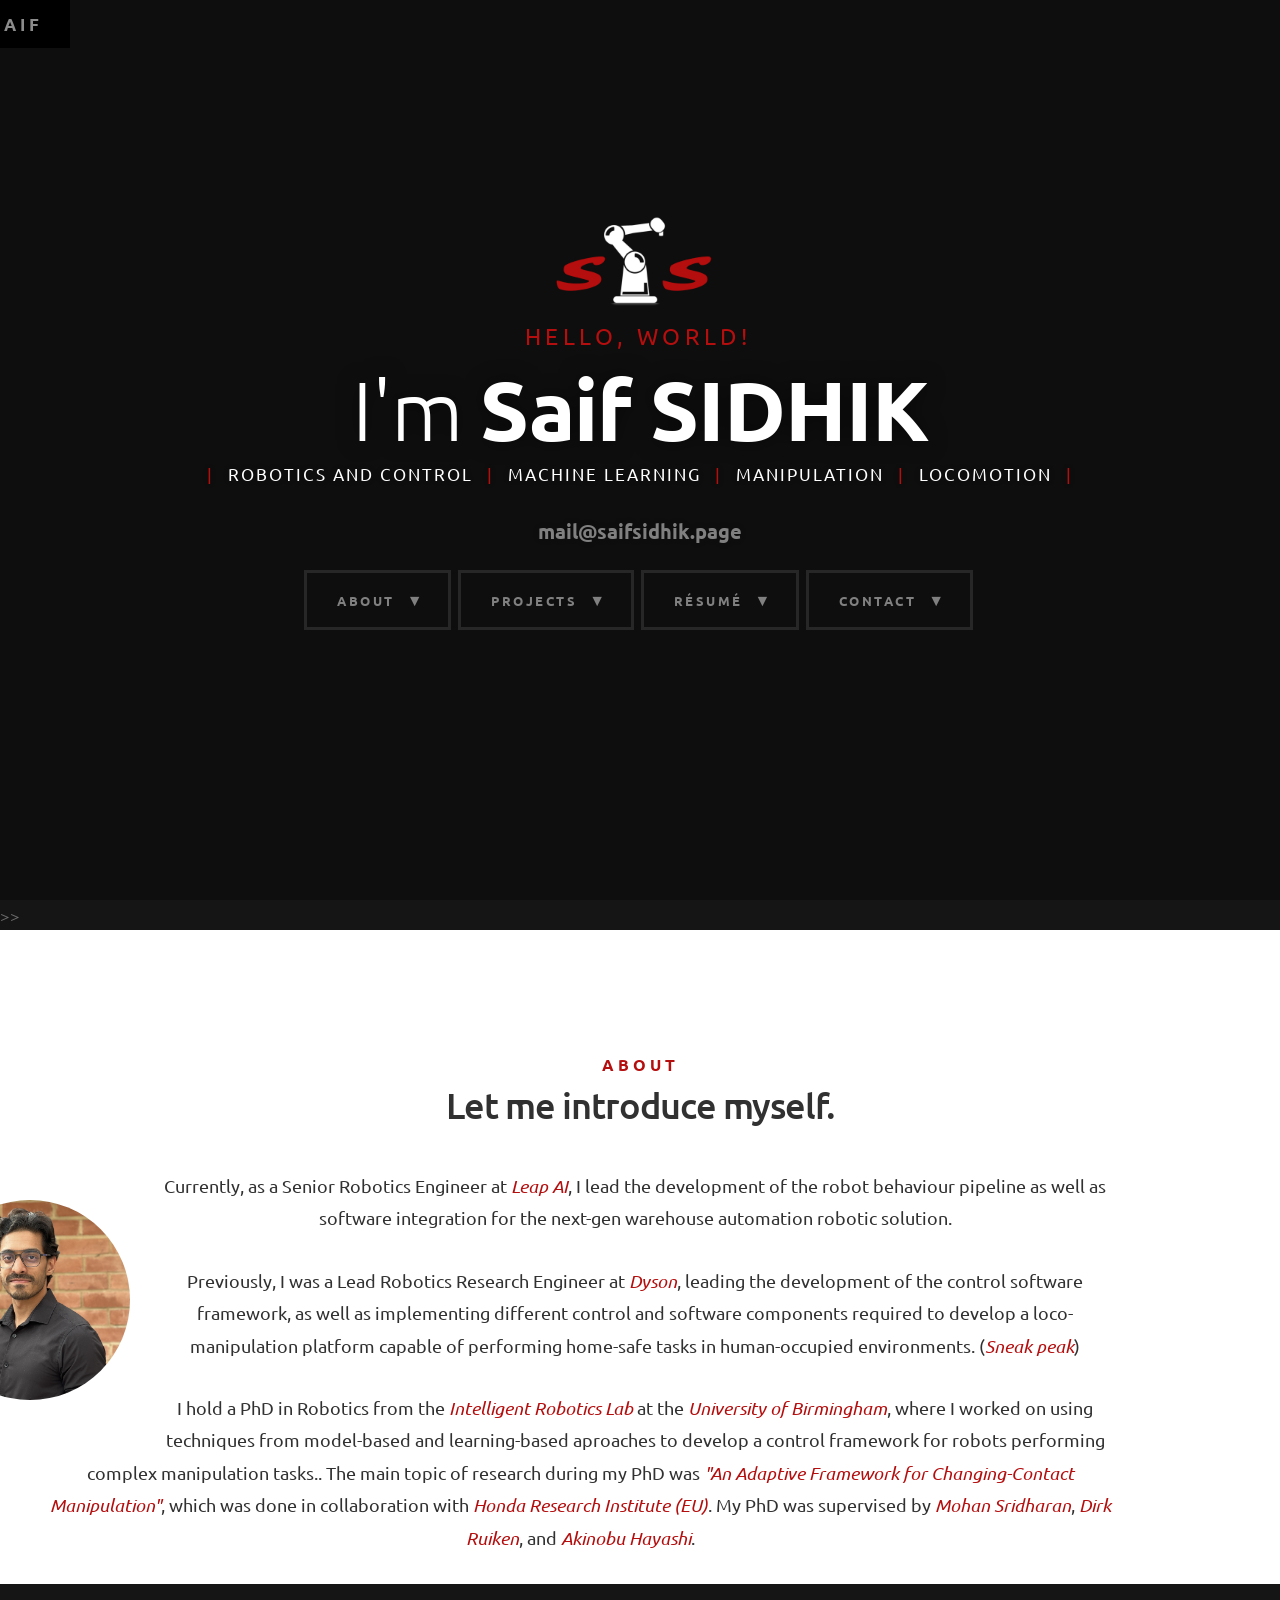
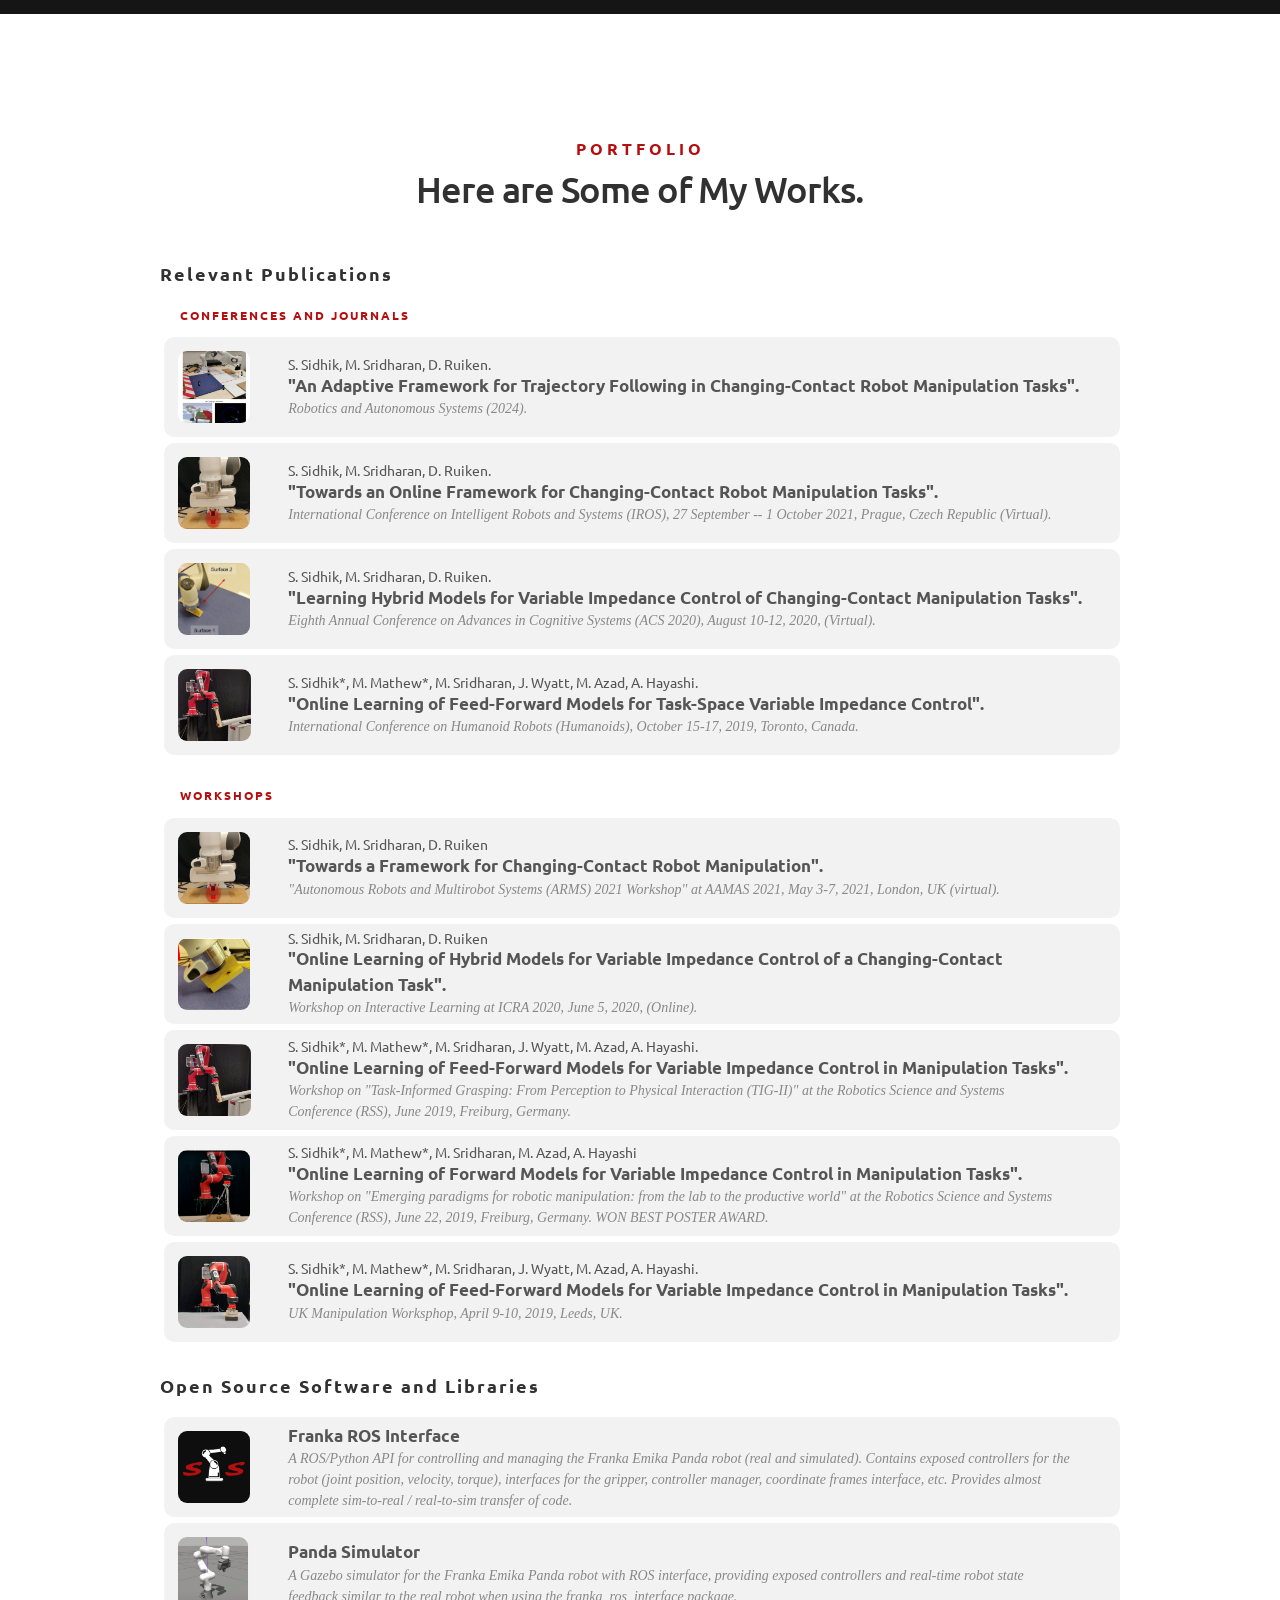
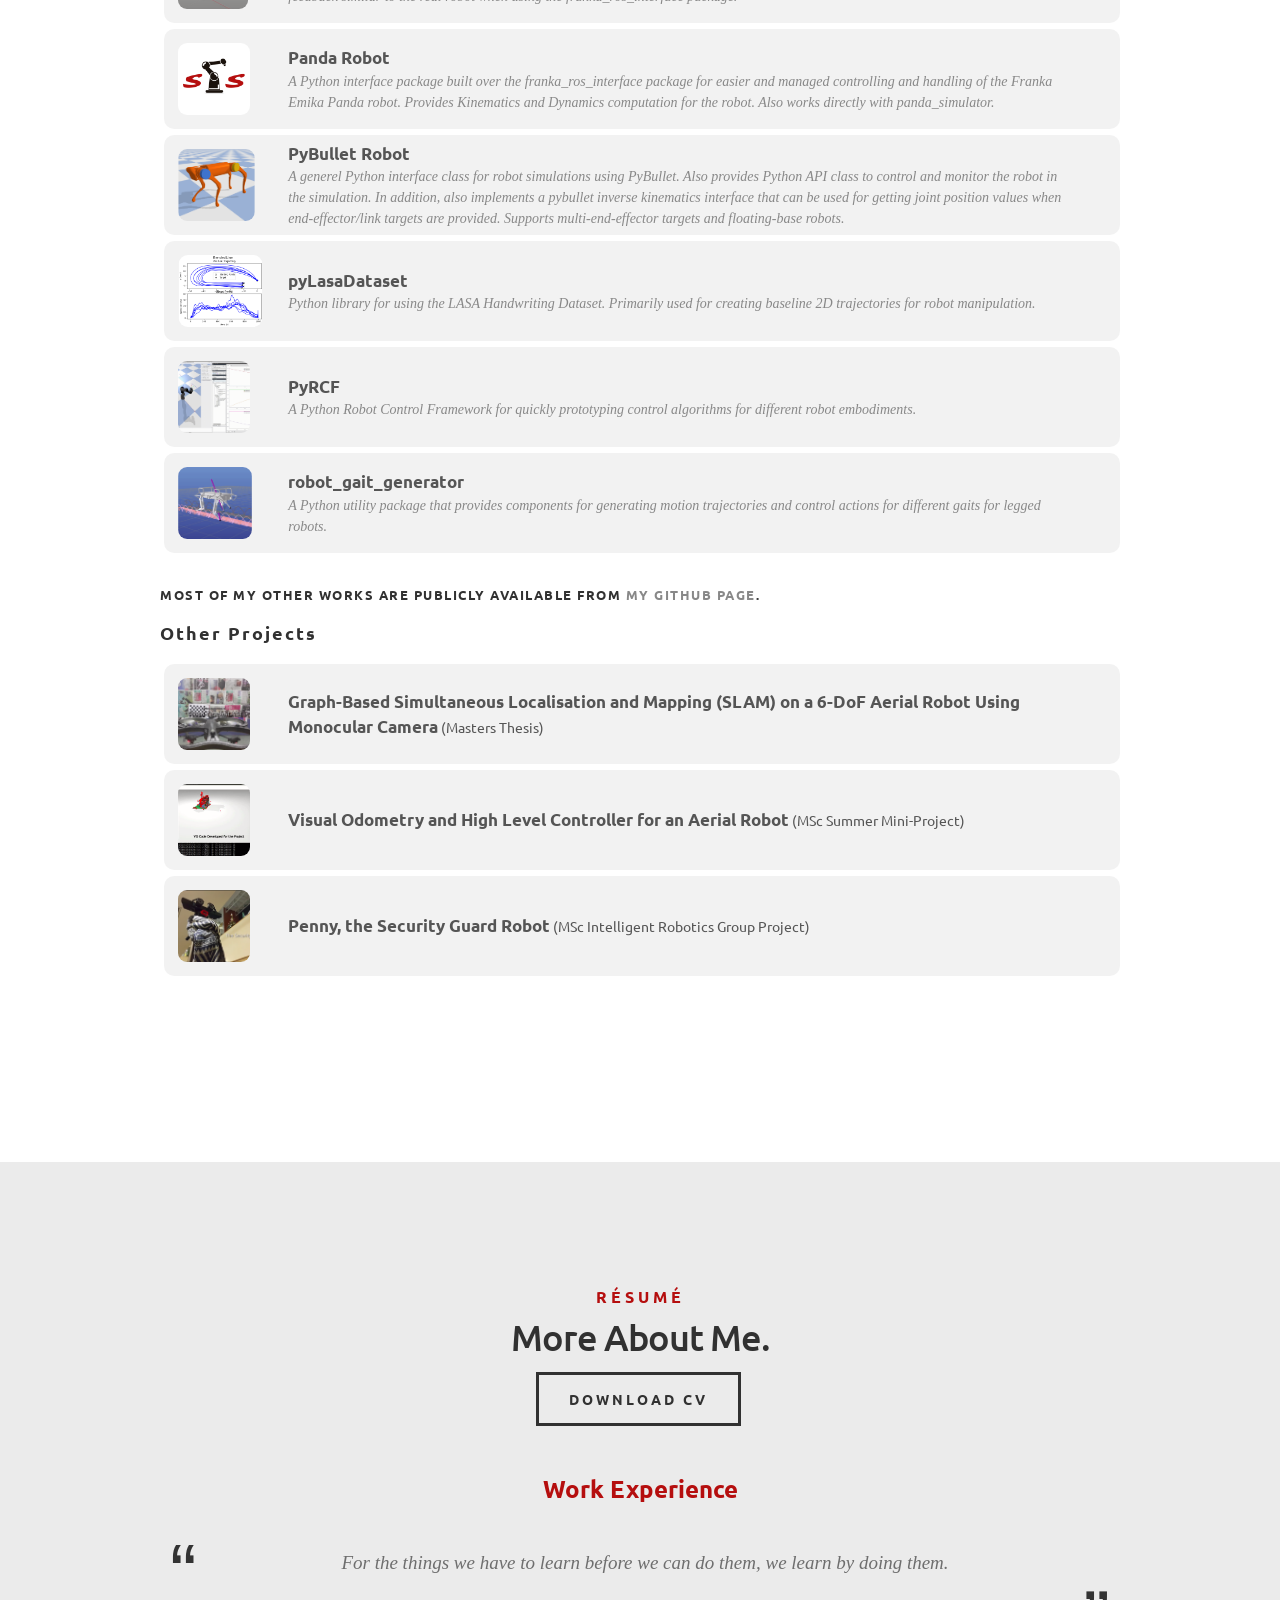
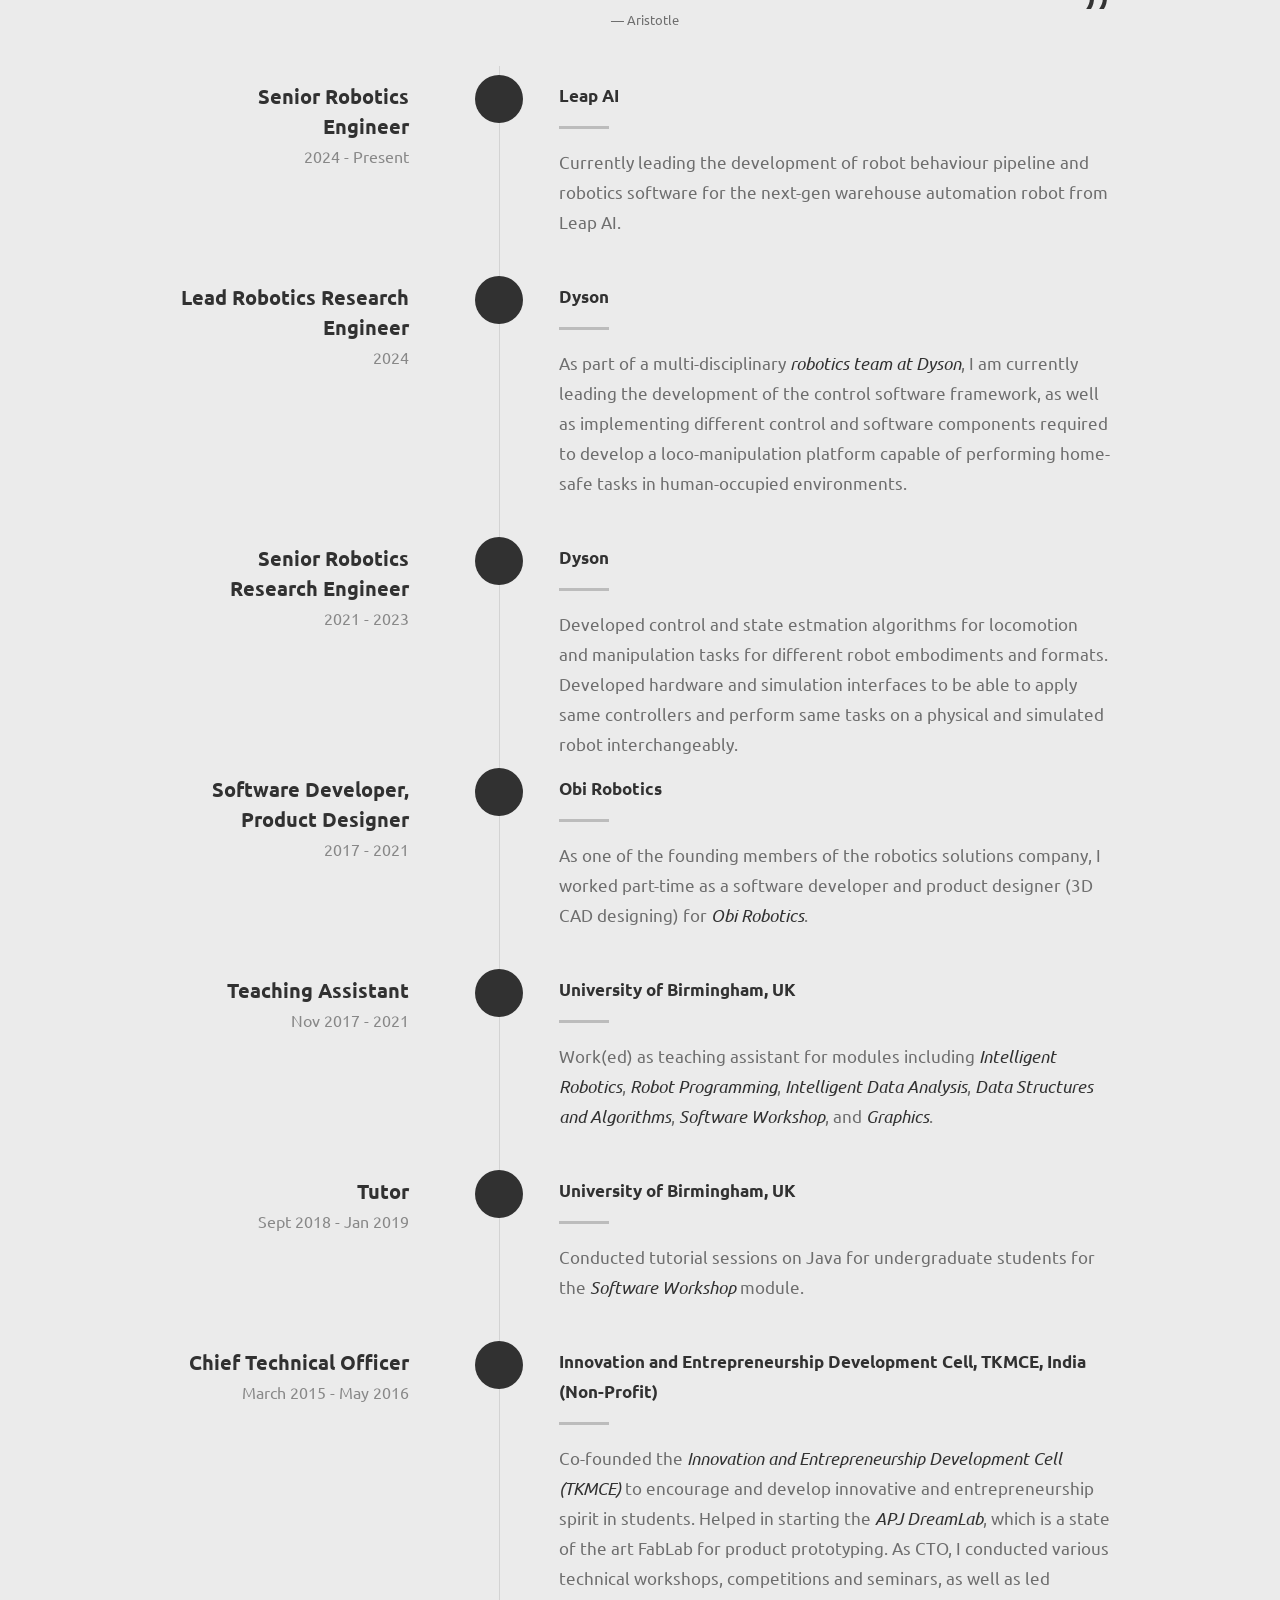
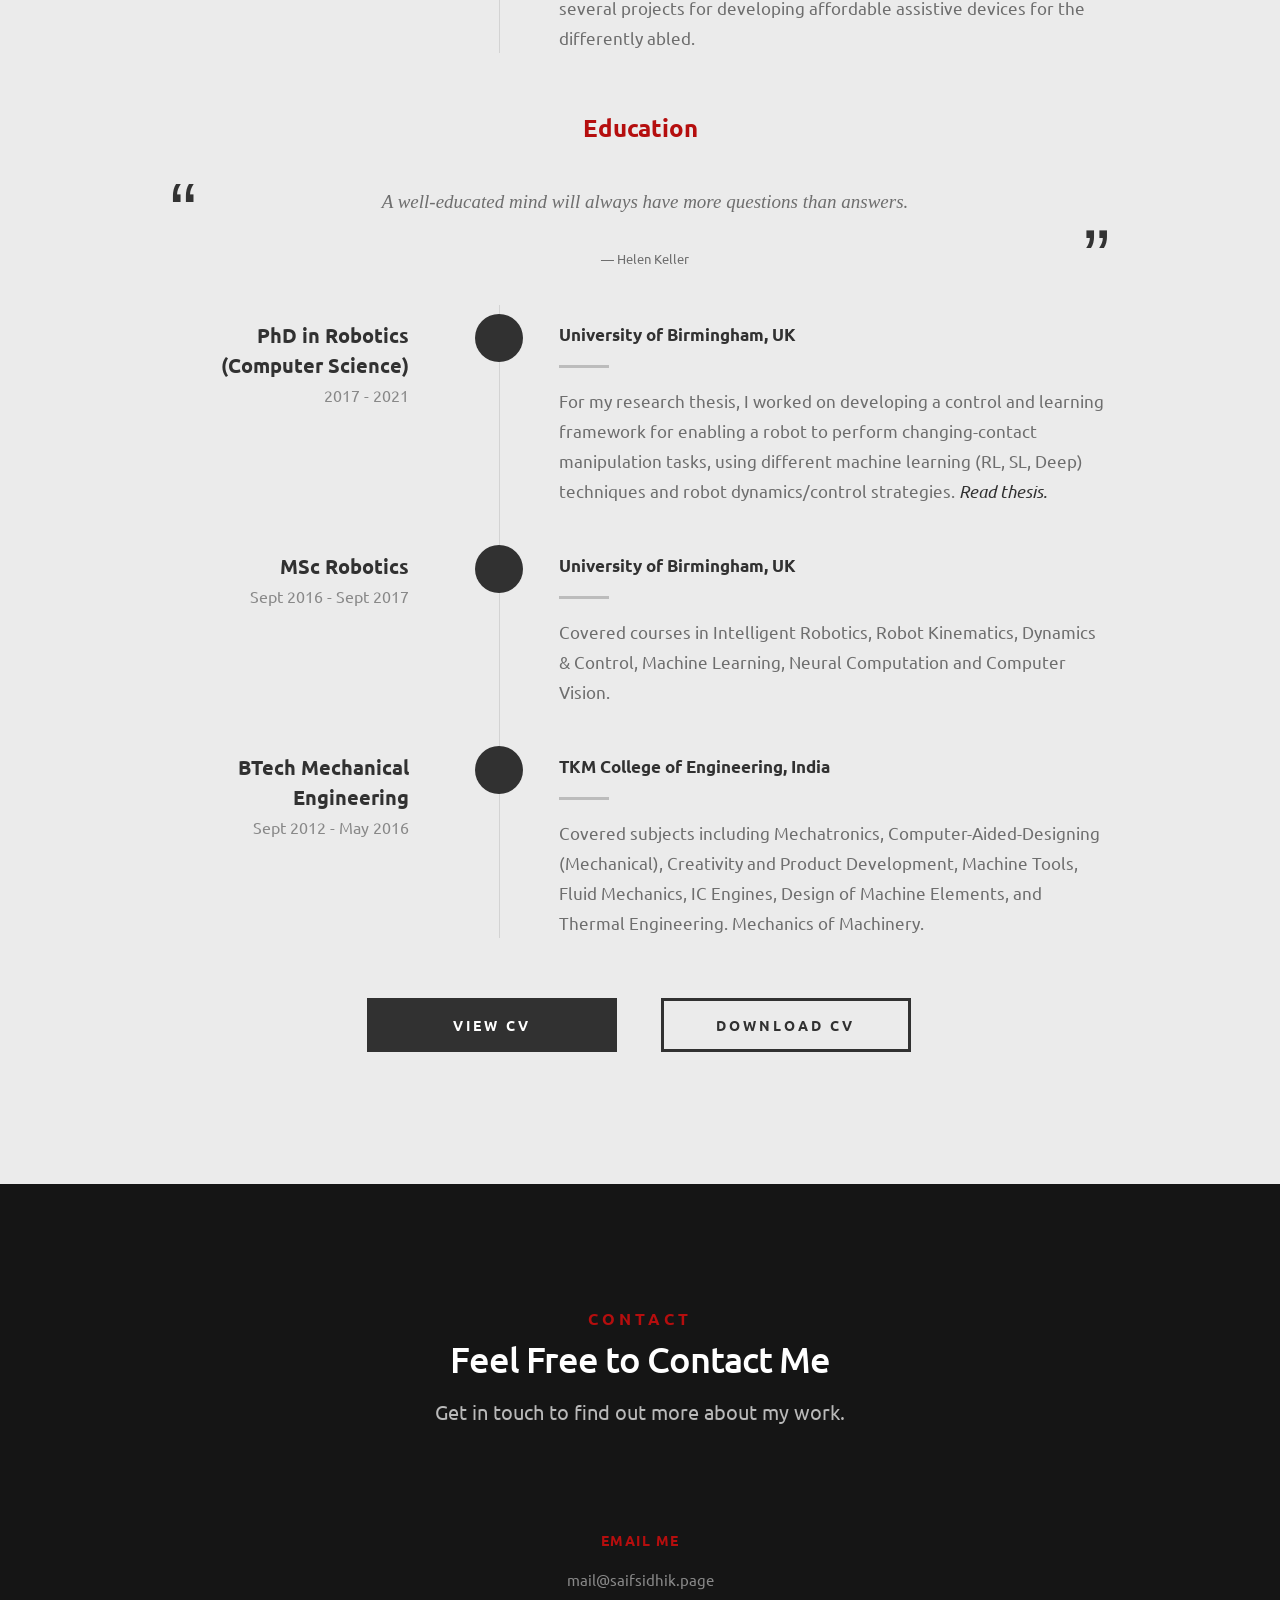
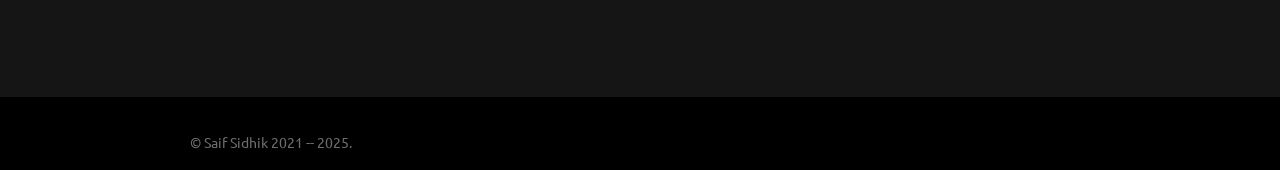
==== public/index.html @ 0ef853c0 "old site design Squashed history of the original site, 2019-05-27 to 2025-11-17." ====
<!DOCTYPE html>

<html class="no-js" lang="en">

<head>
  <!-- Global site tag (gtag.js) - Google Analytics -->
  <script async src="https://www.googletagmanager.com/gtag/js?id=UA-160751137-2"></script>
  <script>
    window.dataLayer = window.dataLayer || [];
    function gtag() {
      dataLayer.push(arguments);
    }
    gtag("js", new Date());

    gtag("config", "UA-160751137-2");
  </script>
  <!--- google site verification
   ================================================== -->
  <meta name="google-site-verification" content="iujHU7zhIAxWh-IasdBap24_cXFvkbPQt0uJHzgCis8" />

  <!--- basic page needs -->
  <meta charset="utf-8" />
  <title>Saif Sidhik</title>
  <meta name="description"
    content="Saif Sidhik is a Lead Robotics Research Engineer at Dyson. His work focuses on applying model-based and learning-based techniques to perform intelligent locomotion and manipulation control for different robot embodiments to achieve complex tasks in human-occupied environments." />
  <meta name="author" content="Saif Sidhik" />

  <!-- mobile specific metas -->
  <meta name="viewport" content="width=device-width, initial-scale=1, maximum-scale=1" />

  <!-- CSS -->
  <link rel="stylesheet" href="css/base.css" />
  <link rel="stylesheet" href="css/main.css" />
  <link rel="stylesheet" href="css/vendor.css" />

  <link rel="icon" type="image/jpg" href="images/logo_s_transparent.png" />
</head>

<body id="top">
  <!-- header -->
  <header>
    <div class="row">
      <div class="top-bar skippable">
        <a class="menu-toggle skippable" href="#"><span>Menu</span></a>

        <div class="logo">
          <a href="index.html">
            <h4>S A I F</h4>
          </a>
        </div>

        <nav id="main-nav-wrap">
          <ul class="main-navigation">
            <li class="current">
              <a class="smoothscroll" href="#intro" title="">Home</a>
            </li>
            <li><a class="smoothscroll" href="#about" title="">About</a></li>
            <li>
              <a class="smoothscroll" href="#portfolio" title="">Portfolio</a>
            </li>
            <li>
              <a class="smoothscroll" href="#resume" title="">Résumé</a>
            </li>
            <li>
              <a class="smoothscroll" href="#contact" title="">Contact</a>
            </li>
          </ul>
        </nav>
      </div>
      <!-- /top-bar -->
    </div>
    <!-- /row -->
  </header>
  <!-- /header -->

  <!-- intro section -->
  <section id="intro">
    <div class="intro-overlay"></div>

    <div class="intro-content">
      <div class="row">
        <img class="skippable" src="images/logo_full_banner_transparent.png" alt="Logo" />

        <div class="col-twelve">
          <div class="typewriter">
            <div class="typewriter-text skippable">hello, world!</div>
          </div>
          <h1 class="skippable">I'm <b>Saif SIDHIK</b></h1>

          <p class="intro-position skippable">
            <span>Robotics and Control</span>
            <span>Machine Learning</span>
            <span>Manipulation</span>
            <span>Locomotion</span>
          </p>
          <h3 class="skippable">
            <a href="mailto:mail@saifsidhik.page" target="_top">mail@saifsidhik.page</a>
          </h3>

          <a class="button stroke smoothscroll skippable" href="#about" title="">About</a>
          <a class="button stroke smoothscroll skippable" href="#portfolio" title="">Projects</a>
          <a class="button stroke smoothscroll skippable" href="#resume" title="">Résumé</a>
          <a class="button stroke smoothscroll skippable" href="#contact" title="">Contact</a>
        </div>
      </div>
    </div>
    <!-- /intro-content -->

    <ul class="intro-social">
      <li class="skippable">
        <a href="https://github.saifsidhik.page" target="_blank"><i class="fa fa-github"></i></a>
      </li>
      <li class="skippable">
        <a href="https://www.linkedin.com/in/saifsidhik/" target="_blank"><i class="fa fa-linkedin"></i></a>
      </li>
      <li class="skippable">
        <a href="https://youtube.saifsidhik.page" target="_blank"><i class="fa fa-youtube"></i></a>
      </li>
    </ul>
    <div class="skip-button skippable" title="skip animation" id="skip_anim" onclick="skipIntroAnimation()">>></a>
      <!-- /intro-social -->
  </section>>>
  <!-- /intro -->

  <!-- about section -->
  <section id="about">
    <div class="row section-intro">
      <div class="col-twelve">
        <h5>About</h5>
        <h1>Let me introduce myself.</h1>

        <div class="intro-info">
          <img src="images/profile-pic.jpg" alt="Profile Picture" />

          <p class="lead">
            Currently, as a Senior Robotics Engineer at <a
            href="https://www.helloleap.ai" target="_blank">Leap AI</a>, I lead the development of the
            robot behaviour pipeline as well as software integration for the next-gen warehouse automation
            robotic solution.
          </p>

          <p class="lead">
            Previously, I was a Lead Robotics Research Engineer at <a
              href="https://www.dyson.com" target="_blank">Dyson</a>, leading
            the development of
            the control software framework, as well as implementing different control and software components required
            to develop a loco-manipulation platform
            capable of performing home-safe tasks in human-occupied environments. (<a
            href="https://www.youtube.com/watch?v=2Bh61aY8ncg" target="_blank">Sneak peak</a>)
          </p>

          <p class="lead">
            I hold a PhD in Robotics from the
            <a href="https://www.cs.bham.ac.uk/research/groupings/robotics/" target="_blank">Intelligent Robotics
              Lab</a>
            at the
            <a href="http://www.cs.bham.ac.uk" target="_blank">University of Birmingham</a>, where I worked on using
            techniques from model-based and learning-based aproaches to develop a control framework for robots
            performing
            complex manipulation tasks.</b>. The main topic of research
            during my PhD was
            <b><a href="https://phdthesis.saifsidhik.page" target="_blank">"An Adaptive Framework for Changing-Contact
                Manipulation"</a></b>, which was done
            in collaboration with
            <a href="https://www.honda-ri.de/" target="_blank">Honda Research Institute (EU)</a>. My PhD was supervised
            by
            <a href="https://www.cs.bham.ac.uk/~sridharm/" target="_blank">Mohan Sridharan</a>,
            <a href="https://scholar.google.com/citations?user=sLEmy_AAAAAJ" target="_blank">Dirk Ruiken</a>, and
            <a href="https://scholar.google.com/citations?user=jZMpSNwAAAAJ&hl=en" target="_blank">Akinobu Hayashi</a>.
          </p>

          
        </div>
      </div>
    </div>
    <!-- /section-intro -->
  </section>

  <!-- Portfolio Section -->
  <section id="portfolio">
    <div class="row section-intro">
      <div class="col-twelve">
        <h5>Portfolio</h5>
        <h1>Here are Some of My Works.</h1>

      </div>
    </div>

    <div class="row portfolio-content">
      <div class="col-twelve">
        <div class="tab-full">
          <h3>Relevant Publications</h3>
          <h5>Conferences and Journals</h5>

          <ul class="info-list">
            <li>
              <div class="item-wrap">
                <a href="#modal-adaptiveframework-conf">
                  <img src="images/frameworkimg.png" />
                  <div class="modal-text">
                    S. Sidhik, M. Sridharan, D. Ruiken. <br /><b>"An Adaptive Framework for Trajectory Following in
                      Changing-Contact Robot Manipulation Tasks".</b>
                    <div class="submission-info">
                      Robotics and Autonomous Systems (2024).
                    </div>
                  </div>
                </a>
              </div>
              <div id="modal-adaptiveframework-conf" class="popup-modal slider mfp-hide">
                <a href="#" class="close-box popup-modal-dismiss">
                  <i class="fa fa-close"></i>
                </a>
                <div class="video-container">
                  <iframe width="550" height="400" src="https://www.youtube.com/embed/ZJ8baqQ5pRY" allowfullscreen>
                  </iframe>
                </div>

                <div class="link-box">
                  <div class="no-link">
                    ABSTRACT: We describe an adaptive control framework for changing-contact robot manipulation tasks
                    that require the robot to make and break contacts with objects and surfaces. The piecewise
                    continuous interaction dynamics of such tasks make it difficult to construct and use a single
                    dynamics model or control strategy. Also, the nonlinear dynamics during contact changes can damage
                    the robot or the domain objects. Our framework enables the robot to incrementally improve its
                    prediction of contact changes in such tasks, efficiently learn models for the piecewise continuous
                    interaction dynamics, and to provide smooth and accurate trajectory tracking based on a task-space
                    variable impedance controller. We experimentally compare the performance of our framework against
                    that of representative control methods to establish that the adaptive control, prediction, and
                    incremental learning capabilities of our framework are essential to achieve the desired smooth
                    control of changing-contact robot manipulation tasks.<br />

                    Published in:
                    <a href="https://doi.org/10.1016/j.robot.2024.104785"
                      target="_blank">Robotics and Autonomous Systems</a>
                    (2024)<br /><br />

                    Cite this work:
                    <a onclick="copyToClipboard('#modal-adaptiveframework-conf-bib')" style="cursor: pointer;">Copy
                      BibTex</a>;
                    <a onclick="copyToClipboard('#modal-adaptiveframework-conf-plainref')" style="cursor: pointer;">Copy
                      plaintext</a>;
                  </div>
                  <input type="text" class="hiddenCls" id="modal-adaptiveframework-conf-plainref"
                    value='Saif Sidhik, Mohan Sridharan, Dirk Ruiken,
                    An adaptive framework for trajectory following in changing-contact robot manipulation tasks,
                    Robotics and Autonomous Systems,
                    2024,
                    104785,
                    ISSN 0921-8890,
                    https://doi.org/10.1016/j.robot.2024.104785.
                    (https://www.sciencedirect.com/science/article/pii/S0921889024001696),
                    Keywords: Robot manipulation tasks; Discontinuous interaction dynamics; Variable impedance control; Adaptive control' />
                  <input type="text" class="hiddenCls" id="modal-adaptiveframework-conf-bib" value='@article{SIDHIK2024104785,
                    title = {An adaptive framework for trajectory following in changing-contact robot manipulation tasks},
                    journal = {Robotics and Autonomous Systems},
                    pages = {104785},
                    year = {2024},
                    issn = {0921-8890},
                    doi = {https://doi.org/10.1016/j.robot.2024.104785},
                    url = {https://www.sciencedirect.com/science/article/pii/S0921889024001696},
                    author = {Saif Sidhik and Mohan Sridharan and Dirk Ruiken},
                    keywords = {Robot manipulation tasks, Discontinuous interaction dynamics, Variable impedance control, Adaptive control}
                    }' />
                  <div class="with-link">
                    <div class="only-child">
                      <a href="https://doi.org/10.1016/j.robot.2024.104785"
                        target="_blank">Paper</a>
                    </div>
                  </div>
                </div>
              </div>
            </li>
            <li>
              <div class="item-wrap">
                <a href="#modal-contactchangehandle-conf">
                  <img src="images/contactkf.jpg" />
                  <div class="modal-text">
                    S. Sidhik, M. Sridharan, D. Ruiken. <br /><b>"Towards an Online Framework for Changing-Contact Robot
                      Manipulation Tasks".</b>
                    <div class="submission-info">
                      International Conference on Intelligent Robots and Systems (IROS), 27 September -- 1 October 2021,
                      Prague, Czech Republic (Virtual).
                    </div>
                  </div>
                </a>
              </div>
              <div id="modal-contactchangehandle-conf" class="popup-modal slider mfp-hide">
                <a href="#" class="close-box popup-modal-dismiss">
                  <i class="fa fa-close"></i>
                </a>
                <div class="video-container">
                  <iframe width="550" height="400" src="https://www.youtube.com/embed/ZJ8baqQ5pRY" allowfullscreen>
                  </iframe>
                </div>

                <div class="link-box">
                  <div class="no-link">
                    ABSTRACT: We describe a framework for changing-contact robot manipulation tasks, which require the
                    robot to make and break contacts with objects and surfaces. The discontinuous interaction dynamics
                    of such tasks make it difficult to construct and use a single dynamics model or control strategy for
                    such tasks. For any target motion trajectory, our framework incrementally improves its prediction of
                    when contacts will occur. This prediction and a model relating approach velocity to impact force
                    modify the velocity profile of the motion sequence such that it is C-infinity smooth, and help
                    achieve a desired force on impact. We implement this framework by building on our hybrid
                    force-motion variable impedance controller for continuous-contact tasks. We evaluate our framework
                    in the illustrative context of a robot manipulator performing sliding tasks involving multiple
                    contact changes with surfaces of different properties.<br />

                    Submitted to:
                    <a href="https://www.iros2021.org/" target="_blank">International Conference on Intelligent Robots
                      and Systems (IROS)</a>, 27 September -- 1 October 2021, Prague, Czech Republic
                    (Virtual).<br /><br />

                    Cite this work:
                    <a onclick="copyToClipboard('#modal-contactchangehandle-conf-bib')" style="cursor: pointer;">Copy
                      BibTex</a>;
                    <a onclick="copyToClipboard('#modal-contactchangehandle-conf-plainref')"
                      style="cursor: pointer;">Copy
                      plaintext</a>;
                  </div>
                  <input type="text" class="hiddenCls" id="modal-contactchangehandle-conf-plainref"
                    value='S. Sidhik, M. Sridharan, D. Ruiken. "Towards a Framework for Changing-Contact Robot Manipulation," International Conference on Intelligent Robots and Systems (IROS), 27 September -- 1 October 2021, Prague, Czech Republic (Virtual).' />
                  <input type="text" class="hiddenCls" id="modal-contactchangehandle-conf-bib" value='@INPROCEEDINGS{sidhik:iros21,
                    author={Sidhik, Saif and Sridharan, Mohan and Ruiken, Dirk},
                    booktitle={2021 IEEE/RSJ International Conference on Intelligent Robots and Systems (IROS)}, 
                    title={Towards an Online Framework for Changing-Contact Robot Manipulation Tasks}, 
                    year={2021},
                    volume={},
                    number={},
                    pages={5203-5210},
                    doi={10.1109/IROS51168.2021.9636278}}' />
                  <div class="with-link">
                    <div class="only-child">
                      <a href="https://www.researchgate.net/publication/355560054_Towards_an_Online_Framework_for_Changing-Contact_Robot_Manipulation_Tasks"
                        target="_blank">Paper</a>
                    </div>
                  </div>
                </div>
              </div>
            </li>
            <li>
              <div class="item-wrap">
                <a href="#modal-hybrid-conf">
                  <img src="images/rsz_surfaces_img.png" />
                  <div class="modal-text">
                    S. Sidhik, M. Sridharan, D. Ruiken. <br /><b>"Learning Hybrid Models for Variable Impedance Control
                      of Changing-Contact Manipulation Tasks".</b>
                    <div class="submission-info">
                      Eighth Annual Conference on Advances in Cognitive Systems (ACS 2020),
                      August 10-12, 2020, (Virtual).
                    </div>
                  </div>
                </a>
              </div>
              <div id="modal-hybrid-conf" class="popup-modal slider mfp-hide">
                <a href="#" class="close-box popup-modal-dismiss">
                  <i class="fa fa-close"></i>
                </a>
                <div class="video-container">
                  <iframe width="550" height="400" src="https://www.youtube.com/embed/m210rxIDZ7Q" allowfullscreen>
                  </iframe>
                </div>

                <div class="link-box">
                  <div class="no-link">
                    ABSTRACT: Many robot manipulation tasks comprise discrete action sequences characterized by
                    continuous dynamics, while the transitions between these discrete dynamic modes are characterized by
                    discontinuous dynamics. The individual modes may represent different types of contacts, surfaces, or
                    other factors, and each mode and transition between the modes may require a different control
                    strategy. This paper describes a piece-wise continuous, hybrid control framework for such
                    manipulation tasks. The underlying representation enables the robot to automatically and efficiently
                    detect the transitions between known modes, recognize new modes, and incrementally learn a dynamics
                    model for variable impedance (i.e., stiffness) control in each mode, invariant to the direction of
                    motion and the magnitude of applied forces. The framework is evaluated on a robot manipulator
                    sliding an object along a surface to achieve a desired motion trajectory in the presence of changes
                    in surface friction, applied force, or the type of contact between the object and the surface.<br />

                    Submitted to:
                    <a href="http://www.cogsys.org/" target="_blank">Eighth Annual Conference on Advances
                      in Cognitive Systems (ACS 2020)</a>, August 10-12, 2020, (Virtual).<br /><br />

                    Cite this work:
                    <a onclick="copyToClipboard('#modal-hybrid-conf-bib')" style="cursor: pointer;">Copy
                      BibTex</a>;
                    <a onclick="copyToClipboard('#modal-hybrid-conf-plainref')" style="cursor: pointer;">Copy
                      plaintext</a>;
                  </div>
                  <input type="text" class="hiddenCls" id="modal-hybrid-conf-plainref" value='S. Sidhik, M. Sridharan, D. Ruiken. "Learning Hybrid Models for Variable Impedance Control
                    of Changing-Contact Manipulation Tasks",
                    Eighth Annual Conference on Advances in Cognitive Systems (ACS 2020), August 2020, (Virtual).' />
                  <input type="text" class="hiddenCls" id="modal-hybrid-conf-bib" value='@INPROCEEDINGS{sidhik_learning2020, author={ S.
                    {Sidhik} and M. {Sridharan}
                    and D. {Ruiken}}, booktitle={Eighth Annual Conference on Advances in Cognitive Systems (ACS 2020)},
                    title={Learning Hybrid Models for Variable Impedance Control
                    of Changing-Contact Manipulation Tasks}, year={2020},
                    volume={}, number={},}' />
                  <div class="with-link">
                    <div class="only-child">
                      <a href="https://advancesincognitivesystems.github.io/acs/data/ACS2020_paper_30.pdf"
                        target="_blank">Paper</a>
                    </div>
                  </div>
                </div>
              </div>
            </li>
            <li>
              <div class="item-wrap">
                <a href="#modal-ffvarimp-conf">
                  <img src="images/porridge.png" />
                  <div class="modal-text">
                    S. Sidhik*, M. Mathew*, M. Sridharan, J. Wyatt, M. Azad,
                    A. Hayashi. <br /><b>"Online Learning of Feed-Forward Models for Task-Space
                      Variable Impedance Control".</b>
                    <div class="submission-info">
                      International Conference on Humanoid Robots (Humanoids),
                      October 15-17, 2019, Toronto, Canada.
                    </div>
                  </div>
                </a>
              </div>
              <div id="modal-ffvarimp-conf" class="popup-modal slider mfp-hide">
                <a href="#" class="close-box popup-modal-dismiss">
                  <i class="fa fa-close"></i>
                </a>
                <div class="video-container">
                  <iframe width="550" height="400" src="https://www.youtube.com/embed/hbzZuO1xal8" allowfullscreen>
                  </iframe>
                </div>

                <div class="link-box">
                  <div class="no-link">
                    ABSTRACT: During the initial trials of a manipulation
                    task, humans tend to keep their arms stiff in order to
                    reduce the effects of any unforeseen disturbances. After a
                    few repetitions, humans perform the task accurately with
                    much lower stiffness. Research in human motor control
                    indicates that this behavior is supported by learning and
                    continuously revising internal models of the manipulation
                    task. These internal models predict future states of the
                    task, anticipate necessary control actions, and adapt
                    impedance quickly to match task requirements. Drawing
                    inspiration from these findings, we propose a framework
                    for online learning of a time-independent forward model of
                    a manipulation task from a small number of examples. The
                    measured inaccuracies in the predictions of this model
                    dynamically update the forward model and modify the
                    impedance parameters of a feedback controller during task
                    execution. Furthermore, our framework includes a hybrid
                    force-motion controller that provides compliance in
                    particular directions while adapting the impedance in
                    other directions. These capabilities are evaluated on
                    continuous contact tasks such as pulling non-linear
                    springs, polishing a board, and stirring porridge.<br />

                    Submitted to:
                    <a href="https://lcas.lincoln.ac.uk/wp/tig-ii/" target="_blank">International Conference on Humanoid
                      Robots
                      (Humanoids)"</a>, October 15-17, 2019, Toronto, Canada.<br /><br />

                    Cite this work:
                    <a onclick="copyToClipboard('#modal-ffvarimp-conf-bib')" style="cursor: pointer;">Copy
                      BibTex</a>;
                    <a href="https://ieeexplore.ieee.org/abstract/document/9035063" target="_blank">Other formats</a>;
                  </div>
                  <input type="text" class="hiddenCls" id="modal-ffvarimp-conf-bib" value='@INPROCEEDINGS{9035063, author={M. J. {Mathew} and S.
                    {Sidhik} and M. {Sridharan} and M. {Azad} and A. {Hayashi}
                    and J. {Wyatt}}, booktitle={2019 IEEE-RAS 19th
                    International Conference on Humanoid Robots (Humanoids)},
                    title={Online Learning of Feed-Forward Models for
                    Task-Space Variable Impedance Control}, year={2019},
                    volume={}, number={}, pages={222-229},}' />
                  <div class="with-link">
                    <div class="only-child">
                      <a href="https://docs.google.com/gview?url=https://www.researchgate.net/profile/Saif_Sidhik/publication/336608581_Online_Learning_of_Feed-Forward_Models_for_Task-Space_Variable_Impedance_Control/links/5db028ab92851c577eb9cecd/Online-Learning-of-Feed-Forward-Models-for-Task-Space-Variable-Impedance-Control.pdf"
                        target="_blank">Paper</a>
                    </div>
                  </div>
                </div>
              </div>
            </li>
          </ul>

          <h5>Workshops</h5>

          <ul class="info-list">
            <li>
              <div class="item-wrap">
                <a href="#modal-contactchange-arms">
                  <img src="images/contactkf.jpg" />
                  <div class="modal-text">
                    S. Sidhik, M. Sridharan, D. Ruiken<br /><b>"Towards a Framework for
                      Changing-Contact Robot Manipulation".</b>
                    <div class="submission-info">
                      "Autonomous Robots and Multirobot Systems (ARMS) 2021 Workshop" at AAMAS 2021,
                      May 3-7, 2021, London, UK (virtual).
                    </div>
                  </div>
                </a>
              </div>
              <div id="modal-contactchange-arms" class="popup-modal slider mfp-hide">
                <a href="#" class="close-box popup-modal-dismiss">
                  <i class="fa fa-close"></i>
                </a>
                <div class="video-container">
                  <iframe width="550" height="400" src="https://www.youtube.com/embed/070BMEMigzk"
                    allow="accelerometer; autoplay; clipboard-write; encrypted-media; gyroscope; picture-in-picture"
                    allowfullscreen>
                  </iframe>
                </div>

                <div class="link-box">
                  <div class="no-link">
                    ABSTRACT: Many robot manipulation tasks require the robot to make and break contact with objects and
                    surfaces. The dynamics of such changing-contact robot manipulation tasks are discontinuous when
                    contact is made or broken, and continuous elsewhere. These discontinuities make it difficult to
                    construct and use a single dynamics model or control strategy for any such task. We present a
                    framework for smooth dynamics and control of such changing-contact manipulation tasks. For any given
                    target motion trajectory, the framework incrementally improves its prediction of when contacts will
                    occur. This prediction and a model relating approach velocity to impact force modify the velocity
                    profile of the motion sequence such that it is C-infinity smooth, and help achieve a desired force
                    on impact. We implement this framework by building on our hybrid force-motion variable impedance
                    controller for continuous contact tasks. We experimentally evaluate our framework in the
                    illustrative context of sliding tasks involving multiple contact changes with transitions between
                    surfaces of different properties.<br />

                    Submitted to: The
                    <a href="https://u.cs.biu.ac.il/~agmon/arms2021/" target="_blank">"Autonomous Robots and Multirobot
                      Systems (ARMS) 2021 Workshop</a> at the <a href="https://aamas2021.soton.ac.uk/"
                      target="_blank">"20th International Conference on Autonomous Agents and Multiagent Systems"</a>,
                    May 3-7, 2021, London, UK (virtual).
                  </div>
                  <div class="with-link">
                    <div class="only-child">
                      <a href="https://docs.google.com/gview?url=https://www.dropbox.com/s/uiklqsdtmprqxq6/AAMAS_2021_workshop__ARMS__paper__Towards_a_Framework_for_Changing_Contact_Robot_Manipulation.pdf?dl=0"
                        target="_blank">Paper</a>
                    </div>
                  </div>
                </div>
              </div>
            </li>

            <li>
              <div class="item-wrap">
                <a href="#modal-hybridvarimp">
                  <img src="images/edge_contact.png" />
                  <div class="modal-text">
                    S. Sidhik, M. Sridharan, D. Ruiken<br /><b>"Online Learning of Hybrid Models for Variable
                      Impedance Control of a Changing-Contact Manipulation
                      Task".</b>
                    <div class="submission-info">
                      Workshop on Interactive Learning at ICRA 2020, June
                      5, 2020, (Online).
                    </div>
                  </div>
                </a>
              </div>
              <div id="modal-hybridvarimp" class="popup-modal slider mfp-hide">
                <a href="#" class="close-box popup-modal-dismiss">
                  <i class="fa fa-close"></i>
                </a>
                <div class="video-container">
                  <iframe width="550" height="400"
                    src="https://drive.google.com/file/d/19O7CAf5STbgPNcATM_AQ31qO_D4K00BE/preview" allowfullscreen>
                  </iframe>
                </div>

                <div class="link-box">
                  <div class="no-link">
                    Many manipulation tasks comprise discrete action sequences
                    characterized by continuous dynamics, with the transitions
                    between these discrete <i>dynamic modes</i> characterized
                    by discontinuous dynamics. The individual modes can
                    represent different types of contacts, surfaces, or other
                    factors, and different control strategies may be needed
                    for each mode and the transitions between modes. This
                    paper describes a piece-wise continuous, hybrid control
                    framework that automatically detects transitions between
                    modes and incrementally learns a model of the dynamics of
                    each mode to support variable impedance control in that
                    mode. The recognition of modes is invariant to the
                    direction of motion and the magnitude of applied forces.
                    Also, new modes are identified automatically and suitable
                    models of the corresponding dynamics are learned. The
                    framework is evaluated on a robot manipulator sliding an
                    object on a surface along a desired motion trajectory in
                    the presence of changes in surface friction, applied
                    force, or the type of contact between the object and the
                    surface. Experimental results indicate reliable and
                    efficient recognition of modes, learning of dynamics
                    models, and variable-impedance control during task
                    execution.<br />
                    Submitted to:
                    <a href="https://sites.google.com/view/wirl-icra2020" target="_blank">"Workshop on Interactive
                      Learning"</a>
                    at the
                    <a href="https://www.icra2020.org/" target="_blank">"International Conference on Robotics and
                      Automation;
                      ICRA 2020"</a>, June 5, 2020, (Online).
                  </div>
                  <div class="with-link">
                    <div class="only-child">
                      <a href="https://www.researchgate.net/publication/341684560_Online_Learning_of_Hybrid_Models_for_Variable_Impedance_Control_of_a_Changing-Contact_Manipulation_Task"
                        target="_blank">Read Paper</a>
                    </div>
                  </div>
                </div>
              </div>
            </li>
            <li>
              <div class="item-wrap">
                <a href="#modal-ffvarimp-sp">
                  <img src="images/porridge.png" />
                  <div class="modal-text">
                    S. Sidhik*, M. Mathew*, M. Sridharan, J. Wyatt, M. Azad,
                    A. Hayashi. <br /><b>"Online Learning of Feed-Forward Models for Variable
                      Impedance Control in Manipulation Tasks".</b>
                    <div class="submission-info">
                      Workshop on "Task-Informed Grasping: From Perception to
                      Physical Interaction (TIG-II)" at the Robotics Science
                      and Systems Conference (RSS), June 2019, Freiburg,
                      Germany.
                    </div>
                  </div>
                </a>
              </div>
              <div id="modal-ffvarimp-sp" class="popup-modal slider mfp-hide">
                <a href="#" class="close-box popup-modal-dismiss">
                  <i class="fa fa-close"></i>
                </a>
                <div class="video-container">
                  <iframe width="550" height="400" src="https://www.youtube.com/embed/vjJwexVziS0" allowfullscreen>
                  </iframe>
                </div>

                <div class="link-box">
                  <div class="no-link">
                    ABSTRACT: While performing a new manipulation task, humans
                    tend to be stiffer in the initial trials to improve task
                    accuracy and counter any unforeseen disturbances. After a
                    sufficient number of repetitions, humans are able to
                    perform the task with lower stiffness without causing any
                    significant reduction in task performance. Existing
                    literature in human and animal motor control indicates
                    that learned internal models of the manipulation task and
                    the environment are used to predict the state in response
                    to particular control actions, adapting stiffness on the
                    fly to minimise energy usage. Inspired by these findings,
                    we describe a framework that, in a significant departure
                    from existing work, supports online learning of a
                    time-independent forward model of any given manipulation
                    task in the task space from a small number of samples.
                    Errors in the predictions of the forward model are used to
                    dynamically revise the model and adapt the impedance
                    parameters of the feedback controller. Furthermore, a
                    hybrid force-motion controller supports compliance in
                    certain directions while adapting the stiffness in other
                    directions. We evaluate our framework’s capabilities in
                    the context of continuous-contact manipulation tasks with
                    varying external forces.<br />

                    Submitted to: Workshop on
                    <a href="https://lcas.lincoln.ac.uk/wp/tig-ii/" target="_blank">"Task-Informed Grasping: From
                      Perception to Physical
                      Interaction (TIG-II)"</a>
                    at the
                    <a href="http://www.roboticsconference.org/" target="_blank">"Robotics Science and Systems
                      Conference (RSS)"</a>, June 22, 2019, Freiburg, Germany.<br /><br />

                    <div class="with-link">
                      <div class="only-child">
                        <a href="https://lcas.lincoln.ac.uk/wp/wp-content/uploads/2019/07/RSS_Workshop_2019_Full_Paper-Michael.pdf"
                          target="_blank">Paper</a>
                      </div>
                    </div>
                  </div>
                </div>
            </li>
            <li>
              <div class="item-wrap">
                <a href="#modal-ffvarimp">
                  <img src="images/spring.png" />
                  <div class="modal-text">
                    S. Sidhik*, M. Mathew*, M. Sridharan, M. Azad, A.
                    Hayashi<br /><b>"Online Learning of Forward Models for Variable
                      Impedance Control in Manipulation Tasks".</b>
                    <div class="submission-info">
                      Workshop on "Emerging paradigms for robotic
                      manipulation: from the lab to the productive world" at
                      the Robotics Science and Systems Conference (RSS), June
                      22, 2019, Freiburg, Germany. WON BEST POSTER AWARD.
                    </div>
                  </div>
                </a>
              </div>
              <div id="modal-ffvarimp" class="popup-modal slider mfp-hide">
                <a href="#" class="close-box popup-modal-dismiss">
                  <i class="fa fa-close"></i>
                </a>

                <div class="link-box">
                  <div class="no-link">
                    Inspired by human motor control strategies, this work
                    presents a general variable-impedance framework for robot
                    manipulation that makes a significant departure from
                    existing work. It comprises of a hybrid force-motion
                    controller that learns a state-dependent forward model of
                    any given manipulation task. The interplay between force
                    and motion control enables the use of the errors in the
                    predictions of the forward model to dynamically adapt the
                    impedance parameters of the feedback controller. The
                    time-independant formulation of variable impedance in the
                    task-space of the robot makes it generalisable to
                    different task environments.<br />
                    Submitted to: Workshop on
                    <a href="http://sirslab.dii.unisi.it/RSSWorkshopGrasping/index.html#program"
                      target="_blank">"Emerging paradigms for robotic manipulation: from the
                      lab to the productive world"</a>
                    at the
                    <a href="http://www.roboticsconference.org/" target="_blank">"Robotics Science and Systems
                      Conference (RSS)"</a>, June 22, 2019, Freiburg, Germany.
                  </div>
                  <div class="with-link">
                    <div class="only-child">
                      <a href="http://docs.google.com/gview?url=https://dl.dropboxusercontent.com/s/hu5o9n9rj5nf07j/poster_final.pdf?dl=0"
                        target="_blank">Poster ("Best Poster Award" Winner)</a>
                    </div>
                  </div>
                </div>
              </div>
            </li>
            <li>
              <div class="item-wrap">
                <a href="#modal-ffvarimp-ukman">
                  <img src="images/ffvarimp.jpg" />
                  <div class="modal-text">
                    S. Sidhik*, M. Mathew*, M. Sridharan, J. Wyatt, M. Azad,
                    A. Hayashi. <br /><b>"Online Learning of Feed-Forward Models for Variable
                      Impedance Control in Manipulation Tasks".</b>
                    <div class="submission-info">
                      UK Manipulation Worksphop, April 9-10, 2019, Leeds, UK.
                    </div>
                  </div>
                </a>
              </div>
              <div id="modal-ffvarimp-ukman" class="popup-modal slider mfp-hide">
                <a href="#" class="close-box popup-modal-dismiss">
                  <i class="fa fa-close"></i>
                </a>

                <div class="link-box">
                  <div class="no-link">
                    ABSTRACT: While performing a new manipulation task, it can
                    be observed that humans tend to be stiffer in the initial
                    trials to improve task accuracy and to counter any
                    disturbances that may affect task performance. However,
                    with more experience, humans create internal models of the
                    task environment to predict environment state, which
                    enables them to decrease the stiffness. This work aims to
                    develop a similar variable impedance behaviour in robot
                    manipulators by learning forward models of tasks. We put
                    forward an approach to improve the feed-forward model
                    online, and optimise the gain parameters of the robot's
                    feedback controller using the model accuracy. Our
                    framework also proposes a way of decoupling the ‘stiff’
                    and ‘compliant’ directions in a task using a hybrid
                    force-motion controller.<br />

                    Submitted to: The
                    <a href="https://robotics.leeds.ac.uk/events/the-3rd-uk-robot-manipulation-workshop/"
                      target="_blank">"3rd UK Manipulation Worksphop</a>, April 9-10, 2019, Leeds, UK.
                  </div>
                  <div class="with-link">
                    <div class="only-child">
                      <a href="https://docs.google.com/gview?url=https://dl.dropboxusercontent.com/s/h16b7a58gl9o6a2/UK_Manipulation_Workshop_2019_Poster.pdf?dl=0"
                        target="_blank">Poster</a>
                    </div>
                  </div>
                </div>
              </div>
            </li>
          </ul>

          <h3>Open Source Software and Libraries</h3>

          <ul class="info-list">
            <li>
              <div class="item-wrap">
                <a href="#modal-frankarosinterface">
                  <img src="images/logo.png" />
                  <div class="modal-text">
                    <b>Franka ROS Interface</b>
                    <div class="submission-info">
                      A ROS/Python API for controlling and managing the Franka
                      Emika Panda robot (real and simulated). Contains exposed
                      controllers for the robot (joint position, velocity,
                      torque), interfaces for the gripper, controller manager,
                      coordinate frames interface, etc. Provides almost
                      complete sim-to-real / real-to-sim transfer of code.
                    </div>
                  </div>
                </a>
              </div>
              <div id="modal-frankarosinterface" class="popup-modal slider mfp-hide">
                <a href="#" class="close-box popup-modal-dismiss">
                  <i class="fa fa-close"></i>
                </a>
                <div class="video-container">
                  <iframe width="550" height="400" src="https://www.youtube.com/embed/4bEVysUIvOY" allowfullscreen>
                  </iframe>
                </div>
                <div class="link-box">
                  <div class="no-link">
                    Provides Python API and ROS utilites for controlling and
                    managing the Franka Emika Panda robot (real and
                    simulated). Contains exposed controllers for the robot
                    (joint position, velocity, torque), interfaces for the
                    gripper, controller manager, coordinate frames interface,
                    etc. Also provides utilities to control the robot using
                    MoveIt! and ROS Trajectory Action & ActionClient. This
                    package also provides almost complete sim-to-real /
                    real-to-sim transfer of code with the
                    <a href="https://github.com/justagist/panda_simulator" target="_blank">Panda Simulator</a>
                    package.<br /><br />

                    <a class="github-button" href="https://github.com/justagist/franka_ros_interface"
                      data-color-scheme="no-preference: dark; light: dark; dark: dark;" data-show-count="true"
                      aria-label="Star justagist/franka_ros_interface on GitHub">Star</a><br />
                    <b>Features</b><br />
                    <ul>
                      <li>
                        Low-level controllers (joint position, velocity,
                        torque, impedance) available that can be controlled
                        through ROS topics and Python API (including position
                        control for gripper).
                      </li>
                      <li>
                        Real-time robot state
                        (end-effector state, joint state, controller state,
                        etc.) available through ROS topics and Python API.
                      </li>
                      <li>
                        Python API for managing controllers, coordinate
                        frames, collision behaviour, controlling and
                        monitoring the gripper.
                      </li>
                      <li>
                        Python API classes and utility functions to control
                        the robot using MoveIt! and ROS Trajectory Action
                        Service.
                      </li>
                      <li>
                        The
                        <a href="https://github.com/justagist/panda_simulator" target="_blank">panda_simulator</a>
                        package (which is Gazebo-based simulator for the
                        robot) can also be controlled using this package (ROS
                        and Python interface), providing almost complete
                        sim-to-real transfer of code.
                      </li>
                    </ul>

                    Cite this work:
                    <a onclick="copyToClipboard('#modal-frankarosinterface-bib')" style="cursor: pointer;">Copy
                      BibTex</a>;
                    <a onclick="copyToClipboard('#modal-frankarosinterface-plainref')" style="cursor: pointer;">Copy
                      Plaintext</a>;
                    <a href="https://doi.org/10.5281/zenodo.3747413" target="_blank"><img
                        src="https://zenodo.org/badge/DOI/10.5281/zenodo.3747413.svg" alt="DOI" /></a>
                  </div>
                  <input type="text" class="hiddenCls" id="modal-frankarosinterface-bib"
                    value='@software{saif_sidhik_2020_3747413,author={Saif
                    Sidhik},title={{franka\_ros\_interface: Controller and
                      Interface API for Franka Emika Panda Robot
                      Manipulator}},month=apr,year=2020,publisher={Zenodo},version={v1.0.0},doi={10.5281/zenodo.3747413},url={https://doi.org/10.5281/zenodo.3747413}}' />
                  <input type="text" class="hiddenCls" id="modal-frankarosinterface-plainref" value='Saif Sidhik. (2020, April 10). "franka_ros_interface:
                    Controller and Interface API for Franka Emika Panda Robot
                    Manipulator (Version v1.0.0)". Zenodo.
                    http://doi.org/10.5281/zenodo.3747413' />
                  <div class="with-link">
                    <a href="https://github.com/justagist/franka_ros_interface" target="_blank">Code Repository</a>
                    <a href="http://justagist.github.io/franka_ros_interface" target="_blank">API Documentation</a>
                  </div>
                </div>
              </div>
            </li>
            <li>
              <div class="item-wrap">
                <a href="#modal-pandasimulator">
                  <img src="images/panda_simulator.png" />
                  <div class="modal-text">
                    <b>Panda Simulator</b>
                    <div class="submission-info">
                      A Gazebo simulator for the Franka Emika Panda robot with
                      ROS interface, providing exposed controllers and
                      real-time robot state feedback similar to the real robot
                      when using the franka_ros_interface package.
                    </div>
                  </div>
                </a>
              </div>
              <div id="modal-pandasimulator" class="popup-modal slider mfp-hide">
                <a href="#" class="close-box popup-modal-dismiss">
                  <i class="fa fa-close"></i>
                </a>
                <div class="video-container">
                  <iframe width="550" height="400" src="https://www.youtube.com/embed/a_HEmYzqEnk" allowfullscreen>
                  </iframe>
                </div>
                <div class="link-box">
                  <div class="no-link">
                    <!-- Place this tag where you want the button to render. -->


                    A Gazebo simulator for the Franka Emika Panda robot with
                    ROS interface, providing exposed controllers and real-time
                    robot state feedback similar to the real robot when using
                    the
                    <a href="https://github.com/justagist/franka_ros_interface" target="_blank">Franka ROS Interface</a>
                    package.<br /><br />

                    <a class="github-button" href="https://github.com/justagist/panda_simulator"
                      data-color-scheme="no-preference: dark; light: dark; dark: dark;" data-show-count="true"
                      aria-label="Star justagist/panda_simulator on GitHub">Star</a><br />
                    <b>Features</b><br />
                    <ul>
                      <li>
                        Low-level controllers (joint position, velocity,
                        torque) available that can be controlled through ROS
                        topics (including position control for gripper).
                      </li>
                      <li>
                        Real-time robot state (end-effector state, joint
                        state, controller state, etc.) available through ROS
                        topics.
                      </li>
                      <li>
                        The
                        <a href="https://github.com/justagist/franka_ros_interface" target="_blank">Franka ROS
                          Interface</a>
                        package (which is a ROS interface for controlling the
                        real Panda robot) can also be used with the
                        panda_simulator, providing direct sim-to-real code
                        transfer. The
                        <a href="https://github.com/justagist/panda_robot" target="_blank">PandaRobot</a> package which
                        provides
                        simplified python API for the robot can also be used
                        for direct sim-to-real code transfer, as well as for
                        performing real-time kinematics and dynamics computation.
                      </li>
                      <li>
                        Supports MoveIt planning and control for the
                        robot arm and Franka Gripper.
                      </li>
                    </ul>
                    <!-- Place this tag where you want the button to render. -->
                    Cite this work:
                    <a onclick="copyToClipboard('#modal-pandasimulator-bib')" style="cursor: pointer;">Copy
                      BibTex</a>;
                    <a onclick="copyToClipboard('#modal-pandasimulator-plainref')" style="cursor: pointer;">Copy
                      Plaintext</a>;
                    <a href="https://doi.org/10.5281/zenodo.3747459" target="_blank"><img
                        src="https://zenodo.org/badge/DOI/10.5281/zenodo.3747459.svg" alt="DOI" /></a>
                  </div>
                  <input type="text" class="hiddenCls" id="modal-pandasimulator-bib" value='@software{saif_sidhik_2020_3747459,author={Saif
                    Sidhik},title={{panda\_simulator: Gazebo simulator for
                      Franka Emika Panda robot supporting sim-to-real code
                      transfer}},month=apr,year=2020,publisher={Zenodo},version={v1.0.0},doi={10.5281/zenodo.3747459},url
                    ={https://doi.org/10.5281/zenodo.3747459}}' />
                  <input type="text" class="hiddenCls" id="modal-pandasimulator-plainref" value='Saif Sidhik. (2020, April 10). panda_simulator: Gazebo
                    simulator for Franka Emika Panda robot supporting
                    sim-to-real code transfer (Version v1.0.0). Zenodo.
                    http://doi.org/10.5281/zenodo.3747459' />
                  <div class="with-link">
                    <div class="only-child">
                      <a href="https://github.com/justagist/panda_simulator" target="_blank">Code Repository</a>
                    </div>
                  </div>
                </div>
              </div>
            </li>
            <li>
              <div class="item-wrap">
                <a href="#modal-pandarobot">
                  <img src="images/logo_full_white.png" />
                  <div class="modal-text">
                    <b>Panda Robot</b>
                    <div class="submission-info">
                      A Python interface package built over the
                      franka_ros_interface package for easier and managed
                      controlling and handling of the Franka Emika Panda
                      robot. Provides Kinematics and Dynamics computation for
                      the robot. Also works directly with panda_simulator.
                    </div>
                  </div>
                </a>
              </div>
              <div id="modal-pandarobot" class="popup-modal slider mfp-hide">
                <a href="#" class="close-box popup-modal-dismiss">
                  <i class="fa fa-close"></i>
                </a>
                <div class="video-container">
                  <iframe width="550" height="400" src="https://www.youtube.com/embed/4bEVysUIvOY" allowfullscreen>
                  </iframe>
                </div>
                <div class="link-box">
                  <div class="no-link">
                    A Python interface package built over the
                    <a href="https://github.com/justagist/franka_ros_interface" target="_blank">Franka ROS Interface</a>
                    package for easier and managed controlling and handling of
                    the Franka Emika Panda robot. Provides Kinematics and
                    Dynamics computation for the robot. Also works directly
                    with
                    <a href="https://github.com/justagist/panda_simulator"
                      target="_blank">panda_simulator</a>.<br /><br />

                    <a class="github-button" href="https://github.com/justagist/panda_robot"
                      data-color-scheme="no-preference: dark; light: dark; dark: dark;" data-show-count="true"
                      aria-label="Star justagist/panda_robot on GitHub">Star</a><br />
                    <b>Features</b><br />
                    <ul>
                      <li>
                        Provides simple intuitive interface classes with
                        methods to directly and easily control the robot.
                      </li>
                      <li>
                        Get real-time robot state, joint state, controller
                        state, kinematics, dynamics, etc.
                      </li>
                      <li>
                        Provides Kinematics and Dynamics computation (using
                        KDL library).
                      </li>
                      <li>Integrated with gripper control.</li>
                      <li>
                        Manage frames transformation and controller switching
                        using simple utility functions.
                      </li>
                      <li>
                        Works directly on simulated robot when using
                        <a href="https://github.com/justagist/panda_simulator" target="_blank">panda_simulator</a>
                        providing direct sim-to-real and real-to-sim code
                        transfer.
                      </li>
                    </ul>
                  </div>
                  <div class="with-link">
                    <a href="https://github.com/justagist/panda_robot" target="_blank">Code Repository</a>
                    <a href="http://justagist.github.io/panda_robot" target="_blank">API Documentation</a>
                  </div>
                </div>
              </div>
            </li>
            <li>
              <div class="item-wrap">
                <a href="#modal-pybulletrobot">
                  <img src="images/pb_robot.png" />
                  <div class="modal-text">
                    <b>PyBullet Robot</b>
                    <div class="submission-info">
                      A generel Python interface class for robot simulations using PyBullet. Also provides Python API
                      class to control and monitor the robot in the simulation. In addition, also implements
                      a pybullet inverse kinematics interface that can be used for getting joint position values when
                      end-effector/link targets are provided. Supports multi-end-effector targets and floating-base
                      robots.
                    </div>
                  </div>
                </a>
              </div>
              <div id="modal-pybulletrobot" class="popup-modal slider mfp-hide">
                <a href="#" class="close-box popup-modal-dismiss">
                  <i class="fa fa-close"></i>
                </a>
                <div class="link-box">
                  <div class="no-link">
                    A generel Python interface class for robot simulations using PyBullet. A pybullet inverse kinematics
                    interface that can be used for getting joint position values when end-effector/link targets are
                    provided. Supports multi-end-effector targets and floating-base robots. The robot can be directly
                    controlled using position, velocity, or torque control of joints. Example implementations of
                    task-space control (Impedance control, Hybrid force-motion control) using joint torque control is
                    also available.
                    Also provides a pybullet inverse kinematics interface that can be used for getting joint position
                    values when end-effector/link targets are provided. Supports multi-end-effector targets and
                    floating-base robots.<br /><br />
                    <a class="github-button" href="https://github.com/justagist/pybullet_robot"
                      data-color-scheme="no-preference: dark; light: dark; dark: dark;" data-show-count="true"
                      aria-label="Star justagist/pybullet_robot on GitHub">Star</a><br />
                    <br />

                  </div>
                  <div class="with-link">
                    <div class="only-child">
                      <a href="https://github.com/justagist/pybullet_robot" target="_blank">Code Repository</a>
                    </div>
                  </div>
                </div>
              </div>
            </li>
            <li>
              <div class="item-wrap">
                <a href="#modal-pylasa">
                  <img src="images/lasa.png" />
                  <div class="modal-text">
                    <b>pyLasaDataset</b>
                    <div class="submission-info">
                      Python library for using the LASA Handwriting Dataset.
                      Primarily used for creating baseline 2D trajectories for
                      robot manipulation.
                    </div>
                  </div>
                </a>
              </div>
              <div id="modal-pylasa" class="popup-modal slider mfp-hide">
                <a href="#" class="close-box popup-modal-dismiss">
                  <i class="fa fa-close"></i>
                </a>
                <div class="link-box">
                  <div class="no-link">
                    Python library for using the LASA Handwriting Dataset.
                    Primarily used for creating baseline 2D trajectories for
                    robot manipulation. Position and velocity trajectories
                    that can be used for training and testing different
                    learning and control framework for robot manipulators.<br /><br />
                    <a class="github-button" href="https://github.com/justagist/pyLasaDataset"
                      data-color-scheme="no-preference: dark; light: dark; dark: dark;" data-show-count="true"
                      aria-label="Star justagist/pyLasaDataset on GitHub">Star</a><br />
                    <br />
                  </div>
                  <div class="with-link">
                    <div class="only-child">
                      <a href="https://github.com/justagist/pyLasaDataset" target="_blank">Code Repository</a>
                    </div>
                  </div>
                </div>
              </div>
            </li>
            <li>
              <div class="item-wrap">
                <a href="#modal-pyrcf">
                  <img src="images/pyrcf.png" />
                  <div class="modal-text">
                    <b>PyRCF</b>
                    <div class="submission-info">
                      A Python Robot Control Framework for quickly prototyping control algorithms for different robot
                      embodiments.
                    </div>
                  </div>
                </a>
              </div>
              <div id="modal-pyrcf" class="popup-modal slider mfp-hide">
                <a href="#" class="close-box popup-modal-dismiss">
                  <i class="fa fa-close"></i>
                </a>
                <div class="link-box">
                  <div class="no-link">
                    A Python Robot Control Framework for quickly prototyping control algorithms for different tasks and
                    robot embodiments (in simulation; not designed to be used on real systems).<br /><br />
                    <a class="github-button" href="https://github.com/justagist/pyrcf"
                      data-color-scheme="no-preference: dark; light: dark; dark: dark;" data-show-count="true"
                      aria-label="Star justagist/pyrcf on GitHub">Star</a><br />
                    <br />
                    Primarily, this library provides an implementation of a typical control loop (via a MinimalCtrlLoop
                    (extended from SimpleManagedCtrlLoop) class), and defines interfaces for the components in a control
                    loop that can be used directly in these control loop implementations. It also provides utility and
                    debugging tools that will be useful for developing controllers and planners for different robots.
                    This package also provides implementations of basic controllers and planners (and other components
                    required to define a full control loop).

                    In the long run, this package will also provide implementations of popular motion planners and
                    controllers from literature and using existing libraries.
                  </div>
                  <div class="with-link">
                    <div class="only-child">
                      <a href="https://github.com/justagist/pyrcf" target="_blank">Code
                        Repository</a>
                    </div>
                  </div>
                </div>
              </div>
            </li>
            <li>
              <div class="item-wrap">
                <a href="#modal-robot-gait-generator">
                  <img src="images/robot-gait-generator.png" />
                  <div class="modal-text">
                    <b>robot_gait_generator</b>
                    <div class="submission-info">
                      A Python utility package that provides components for generating motion trajectories and control actions for different gaits for legged robots.
                    </div>
                  </div>
                </a>
              </div>
              <div id="modal-robot-gait-generator" class="popup-modal slider mfp-hide">
                <a href="#" class="close-box popup-modal-dismiss">
                  <i class="fa fa-close"></i>
                </a>
                <div class="link-box">
                  <div class="no-link">
                    This package provides components for generating motion trajectories and control actions for different gaits for legged robots. Primarily, this package provides an easy interface using Crocoddyl to define and generate different types of gaits for legged robots using high-level gait parameters such as step frequency, duty cycle, phase offset, and foot lift height.
                  </div>
                  <div class="with-link">
                    <div class="only-child">
                      <a href="https://github.com/justagist/robot_gait_generator" target="_blank">Code
                        Repository</a>
                    </div>
                  </div>
                </div>
              </div>
            </li>
          </ul>
          <h6>
            Most of my other works are publicly available from
            <a href="http://www.github.com/justagist" target="_blank">my Github page</a>.
          </h6>

          <h3>Other Projects</h3>

          <ul class="info-list">
            <li>
              <div class="item-wrap">
                <a href="#modal-gslam">
                  <img src="images/gslam.png" />
                  <div class="modal-text">
                    <b>Graph-Based Simultaneous Localisation and Mapping
                      (SLAM) on a 6-DoF Aerial Robot Using Monocular Camera</b>
                    (Masters Thesis)
                  </div>
                </a>
              </div>
              <div id="modal-gslam" class="popup-modal slider mfp-hide">
                <a href="#" class="close-box popup-modal-dismiss">
                  <i class="fa fa-close"></i>
                </a>
                <div class="video-container">
                  <iframe width="550" height="400" src="https://www.youtube.com/embed/gfz0dfJCWEU" allowfullscreen>
                  </iframe>
                </div>
                <div class="link-box">
                  <div class="with-link">
                    <a href="http://docs.google.com/gview?url=https://github.com/justagist/monocular_visual_graph_slam/raw/master/thesis.pdf"
                      target="_blank">Read Thesis</a>
                    <a href="https://github.com/justagist/monocular_visual_graph_slam" target="_blank">Code
                      Repository</a>
                  </div>
                </div>
              </div>
            </li>
            <li>
              <div class="item-wrap">
                <a href="#modal-miniproj">
                  <img src="images/visodo.png" />
                  <div class="modal-text">
                    <b>Visual Odometry and High Level Controller for an Aerial
                      Robot</b>
                    (MSc Summer Mini-Project)
                  </div>
                </a>
              </div>
              <div id="modal-miniproj" class="popup-modal slider mfp-hide">
                <a href="#" class="close-box popup-modal-dismiss">
                  <i class="fa fa-close"></i>
                </a>
                <div class="video-container">
                  <iframe width="550" height="400" src="https://www.youtube.com/embed/TxMpHycdhc0" allowfullscreen>
                  </iframe>
                </div>
                <div class="link-box">
                  <div class="with-link">
                    <a href="https://github.com/justagist/pid_control_ardrone" target="_blank">Drone Controller Code</a>
                    <a href="https://github.com/justagist/VisualOdometry_miniproject" target="_blank">Visual Odometry
                      Code</a>
                    <div class="only-child">
                      <a href="http://docs.google.com/gview?url=https://github.com/justagist/VisualOdometry_miniproject/raw/master/project_report.pdf"
                        target="_blank">Read Report</a>
                    </div>
                  </div>
                </div>
              </div>
            </li>
            <li>
              <div class="item-wrap">
                <a href="#modal-otherproj">
                  <img src="images/penny.png" />
                  <div class="modal-text">
                    <b>Penny, the Security Guard Robot</b> (MSc Intelligent
                    Robotics Group Project)
                  </div>
                </a>
              </div>
              <div id="modal-otherproj" class="popup-modal slider mfp-hide">
                <a href="#" class="close-box popup-modal-dismiss">
                  <i class="fa fa-close"></i>
                </a>
                <div class="video-container">
                  <iframe width="550" height="400" src="https://www.youtube.com/embed/WaB6lJtbGDM" allowfullscreen>
                  </iframe>
                </div>
                <div class="link-box">
                  <div class="with-link">
                    <div class="only-child">
                      <a href="http://www.cs.bham.ac.uk/internal/courses/int-robot/halloffame/2016/Penny/"
                        target="_blank">Visit Project Website</a>
                    </div>
                  </div>
                </div>
              </div>
            </li>
          </ul>
          <!-- /info-list -->
        </div>
        <!-- /tab-full -->
      </div>
      <!-- /twelve -->
    </div>
    <!-- /portfolio-content -->
  </section>
  <!-- /portfolio -->

  <!-- resume Section
   ================================================== -->
  <section id="resume" class="grey-section">
    <div class="row section-intro">
      <div class="col-twelve">
        <h5>Résumé</h5>
        <h1>More About Me.</h1>
        <a href="cv.html" target="_blank" title="Download CV" class="button stroke">Download CV</a>
        <!--         <p class="lead">Lorem ipsum Do commodo in proident enim in dolor cupidatat adipisicing dolore officia nisi aliqua incididunt Ut veniam lorem ipsum Consectetur ut in in eu do.</p> -->
      </div>
    </div>

    <!-- /section-intro-->

    <div class="row resume-timeline">
      <div class="resume-header">
        <div class="col-twelve">

          <h2>Work Experience</h2>
          <aside class="pull-quote">
            <blockquote cite="https://en.wikipedia.org/wiki/Nicomachean_Ethics">
              <p>
                For the things we have to learn before we can do them, we
                learn by doing them.
              </p>

              <cite>
                Aristotle
              </cite>
            </blockquote>
          </aside>
        </div>
      </div>

      <!-- /resume-header -->

      <div class="col-twelve">
        <div class="timeline-wrap">
          <div class="timeline-block">
            <div class="timeline-ico">
              <i class="fa fa-briefcase"></i>
            </div>

            <div class="timeline-header">
              <h3>Senior Robotics Engineer</h3>
              <p>2024 - Present</p>
            </div>

            <div class="timeline-content">
              <h4>
                <a href="https://www.helloleap.ai/" target="_blank">Leap AI</a>
              </h4>
              <p>
                Currently leading the development of robot behaviour pipeline and robotics software
                for the next-gen warehouse automation robot from Leap AI.
              </p>
            </div>
          </div>

          <div class="timeline-block">
          <div class="timeline-ico">
            <i class="fa fa-briefcase"></i>
          </div>

            <div class="timeline-header">
              <h3>Lead Robotics Research Engineer</h3>
              <p>2024</p>
            </div>

            <div class="timeline-content">
              <h4>
                <a href="https://www.dyson.com/" target="_blank">Dyson</a>
              </h4>
              <p>
                As part of a multi-disciplinary <a href="https://www.youtube.com/watch?v=2Bh61aY8ncg"
                  target="_blank">robotics team at Dyson</a>, I am
                currently leading the development of
                the control software framework, as well as implementing different control and software components
                required to develop a loco-manipulation platform
                capable of performing home-safe tasks in human-occupied environments.
              </p>
            </div>
          </div>

          <div class="timeline-block">
            <div class="timeline-ico">
              <i class="fa fa-briefcase"></i>
            </div>
            <div class="timeline-header">
              <h3>Senior Robotics Research Engineer</h3>
              <p>2021 - 2023</p>
            </div>

            <div class="timeline-content">
              <h4>
                <a href="https://www.dyson.com/" target="_blank">Dyson</a>
              </h4>
                Developed control and state estmation algorithms for locomotion and manipulation tasks for
                different robot embodiments and formats. Developed hardware and simulation interfaces to
                be able to apply same controllers and perform same tasks on a physical and simulated robot
                interchangeably.</
              </p>
            </div>
          </div>

          <div class="timeline-block">
            <div class="timeline-ico">
              <i class="fa fa-briefcase"></i>
            </div>
            <div class="timeline-header">
              <h3>Software Developer, Product Designer</h3>
              <p>2017 - 2021</p>
            </div>

            <div class="timeline-content">
              <h4>
                <a href="http://www.obirobotics.com" target="_blank">Obi Robotics</a>
              </h4>
              <p>
                As one of the founding members of the robotics solutions
                company, I worked part-time as a software developer
                and product designer (3D CAD designing) for
                <a href="http://www.obirobotics.com" target="_blank">Obi Robotics</a>.
              </p>
            </div>
          </div>
          <!-- /timeline-block -->

          <div class="timeline-block">
            <div class="timeline-ico">
              <i class="fa fa-briefcase"></i>
            </div>

            <div class="timeline-header">
              <h3>Teaching Assistant</h3>
              <p>Nov 2017 - 2021</p>
            </div>

            <div class="timeline-content">
              <h4>
                <a href="http://www.cs.bham.ac.uk" target="_blank">University of Birmingham, UK</a>
              </h4>
              <p>
                Work(ed) as teaching assistant for modules including
                <a href="https://www.cs.bham.ac.uk/internal/modules/2018/06-13520/" target="_blank">Intelligent
                  Robotics</a>,
                <a href="https://www.cs.bham.ac.uk/internal/modules/2017/06-22382/" target="_blank">Robot
                  Programming</a>,
                <a href="https://www.cs.bham.ac.uk/internal/modules/2013/06-20233" target="_blank">Intelligent Data
                  Analysis</a>,
                <a href="https://www.cs.bham.ac.uk/internal/modules/2019/06-30175/" target="_blank">Data Structures and
                  Algorithms</a>,
                <a href="https://www.cs.bham.ac.uk/internal/modules/2019/06-26955/" target="_blank">Software
                  Workshop</a>, and
                <a href="https://www.cs.bham.ac.uk/internal/modules/2018/06-28912/" target="_blank">Graphics</a>.
              </p>
            </div>
          </div>
          <!-- /timeline-block -->

          <div class="timeline-block">
            <div class="timeline-ico">
              <i class="fa fa-briefcase"></i>
            </div>

            <div class="timeline-header">
              <h3>Tutor</h3>
              <p>Sept 2018 - Jan 2019</p>
            </div>

            <div class="timeline-content">
              <h4>
                <a href="http://www.cs.bham.ac.uk" target="_blank">University of Birmingham, UK</a>
              </h4>
              <p>
                Conducted tutorial sessions on Java for undergraduate students
                for the
                <a href="https://www.cs.bham.ac.uk/internal/modules/2019/06-26955/" target="_blank">Software
                  Workshop</a>
                module.
              </p>
            </div>
          </div>
          <!-- /timeline-block -->

          <div class="timeline-block">
            <div class="timeline-ico">
              <i class="fa fa-plus-square"></i>
            </div>

            <div class="timeline-header">
              <h3>Chief Technical Officer</h3>
              <p>March 2015 - May 2016</p>
            </div>

            <div class="timeline-content">
              <h4>
                <a href="http://www.iedctkmce.com" target="_blank">Innovation and Entrepreneurship Development Cell,
                  TKMCE,
                  India (Non-Profit)</a>
              </h4>
              <p>
                Co-founded the
                <a href="http://www.iedctkmce.com" target="_blank">Innovation and Entrepreneurship Development Cell
                  (TKMCE)</a>
                to encourage and develop innovative and entrepreneurship
                spirit in students. Helped in starting the
                <a href="https://www.fablabs.io/labs/fablabtkmce" target="_blank">APJ DreamLab</a>, which is a state of
                the art FabLab for product prototyping.
                As CTO, I conducted various technical workshops, competitions
                and seminars, as well as led several projects for developing
                affordable assistive devices for the differently abled.
              </p>
            </div>
          </div>
          <!-- /timeline-block -->
        </div>
        <!-- /timeline-wrap -->
      </div>
      <!-- /col-twelve -->
    </div>
    <!-- /resume-timeline -->

    <div class="row resume-timeline">
      <div class="resume-header">
        <div class="col-twelve">
          <h2>Education</h2>
          <aside class="pull-quote">
            <blockquote>
              <p>
                A well-educated mind will always have more questions than
                answers.
              </p>

              <cite>
                Helen Keller
              </cite>
            </blockquote>
          </aside>
        </div>
      </div>

      <div class="col-twelve">
        <div class="timeline-wrap">
          <div class="timeline-block">
            <div class="timeline-ico">
              <i class="fa fa-graduation-cap"></i>
            </div>

            <div class="timeline-header">
              <h3>PhD in Robotics (Computer Science)</h3>
              <p>2017 - 2021</p>
            </div>

            <div class="timeline-content">
              <h4>
                <a href="http://www.cs.bham.ac.uk" target="_blank">University of Birmingham, UK</a>
              </h4>
              <p>
                For my research thesis, I worked on developing a control and learning
                framework for enabling a robot to perform changing-contact
                manipulation tasks, using different machine learning (RL, SL,
                Deep) techniques and robot dynamics/control strategies. <a href="https://phdthesis.saifsidhik.page"
                  target="_blank">Read thesis.</a>
              </p>
            </div>
          </div>
          <!-- /timeline-block -->

          <div class="timeline-block">
            <div class="timeline-ico">
              <i class="fa fa-graduation-cap"></i>
            </div>

            <div class="timeline-header">
              <h3>MSc Robotics</h3>
              <p>Sept 2016 - Sept 2017</p>
            </div>

            <div class="timeline-content">
              <h4>
                <a href="http://www.cs.bham.ac.uk" target="_blank">University of Birmingham, UK</a>
              </h4>
              <p>
                Covered courses in Intelligent Robotics, Robot
                Kinematics, Dynamics & Control, Machine Learning, Neural
                Computation and Computer Vision.
                <!-- <br /><i>Passed with distinction in all subjects.</i> -->
              </p>
            </div>
          </div>
          <!-- /timeline-block -->

          <div class="timeline-block">
            <div class="timeline-ico">
              <i class="fa fa-graduation-cap"></i>
            </div>

            <div class="timeline-header">
              <h3>BTech Mechanical Engineering</h3>
              <p>Sept 2012 - May 2016</p>
            </div>

            <div class="timeline-content">
              <h4>
                <a href="https://tkmce.ac.in" target="_blank">TKM College of Engineering, India</a>
              </h4>
              <p>
                Covered subjects including Mechatronics,
                Computer-Aided-Designing (Mechanical), Creativity and Product
                Development, Machine Tools, Fluid Mechanics, IC Engines,
                Design of Machine Elements, and Thermal Engineering. Mechanics
                of Machinery.
                <!-- <br /><i>Passed with First Class.</i> -->
              </p>
            </div>
          </div>
          <!-- /timeline-block -->
        </div>
        <!-- /timeline-wrap -->
      </div>
      <!-- /col-twelve -->
    </div>
    <!-- /resume-timeline -->
    <div class="row button-section">
      <div class="col-twelve">
        <a href="cv.html" target="_blank" title="View CV" class="button button-primary">View CV</a>
        <a href="https://www.dropbox.com/s/gb2y9fkrzq0gc7s/cv_sidhik.pdf?dl=1" title="Download CV"
          class="button stroke">Download CV</a>
      </div>
    </div>
  </section>
  <!-- /features -->

  <!-- contact
   ================================================== -->
  <section id="contact">
    <div class="row section-intro">
      <div class="col-twelve">
        <h5>Contact</h5>
        <h1>Feel Free to Contact Me</h1>

        <p class="lead">
          Get in touch to find out more about my work.
        </p>
      </div>
    </div>
    <!-- /section-intro -->

    <div class="row contact-info">

      <div class="tab-full collapse">
        <a href="mailto:mail@saifsidhik.page" target="_top">
          <div class="icon">
            <i class="fa fa-envelope-o"></i>
          </div>
          <h5>Email Me</h5>
          <p>
            mail@saifsidhik.page
          </p>
        </a>
      </div>

    </div>
    <!-- /contact-info -->
  </section>
  <!-- /contact -->

  <!-- footer
   ================================================== -->

  <footer>
    <div class="row">
      <div class="col-six tab-full pull-right social">
        <ul class="footer-social">
          <li>
            <a href="https://github.saifsidhik.page" target="_blank"><i class="fa fa-github"></i></a>
          </li>
          <li>
            <a href="https://www.linkedin.com/in/saifsidhik/" target="_blank"><i class="fa fa-linkedin"></i></a>
          </li>
          <!-- <li>
            <a href="https://words.saifsidhik.page" target="_blank"><i class="fa fa-wordpress"></i></a>
          </li> -->
          <li>
            <a href="https://youtube.saifsidhik.page" target="_blank"><i class="fa fa-youtube"></i></a>
          </li>
        </ul>
      </div>
      <div class="copyright">
        <span>© Saif Sidhik 2021 -- 2025.</span>
      </div>
    </div>
    <div id="go-top">
      <a class="smoothscroll" title="Back to Top" href="#top"><i class="fa fa-long-arrow-up"></i></a>
    </div>
    </div>
    <!-- /row -->
  </footer>

  <!-- Java Script
   ================================================== -->
  <script src="js/jquery-2.1.3.min.js"></script>
  <script src="js/plugins.js"></script>
  <script src="js/main.js"></script>
  <script src="js/custom.js"></script>
  <script data-cfasync="false" src="js/form-submission-handler.js"></script>
  <script async defer src="https://buttons.github.io/buttons.js"></script>
</body>

</html>
---- public/css/base.css ----
/**
 * =================================================================== 
 *
 *  Kards v1.0 Base Stylesheet
 *  url: styleshout.com
 *  03-01-2016
 *  ------------------------------------------------------------------
 *  TOC:
 *  01. reset
 *  02. basic/base setup styles
 *  03. grid
 *  04. MISC
 *
 * =================================================================== 
 */

/** 
 * ===================================================================
 * 01. reset - normalize.css v3.0.2 | MIT License | git.io/normalize
 *
 * ------------------------------------------------------------------- 
 */
html {
	font-family: sans-serif;
	-ms-text-size-adjust: 100%;
	-webkit-text-size-adjust: 100%;
}

body {
	margin: 0;
}

article,
aside,
details,
figcaption,
figure,
footer,
header,
hgroup,
main,
menu,
nav,
section,
summary {
	display: block;
}

audio,
canvas,
progress,
video {
	display: inline-block;
	vertical-align: baseline;
}

audio:not([controls]) {
	display: none;
	height: 0;
}

[hidden],
template {
	display: none;
}

a {
	background: transparent;
}

a:active,
a:hover {
	outline: 0;
}

abbr[title] {
	border-bottom: 1px dotted;
}

b,
strong {
	font-weight: bold;
}

dfn {
	font-style: italic;
}

h1 {
	font-size: 2em;
	margin: 0.67em 0;
}

mark {
	background: #ff0;
	color: #000;
}

small {
	font-size: 80%;
}

sub,
sup {
	font-size: 75%;
	line-height: 0;
	position: relative;
	vertical-align: baseline;
}

sup {
	top: -0.5em;
}

sub {
	bottom: -0.25em;
}

img {
	border: 0;
}

svg:not(:root) {
	overflow: hidden;
}

figure {
	margin: 1em 40px;
}

hr {
	-moz-box-sizing: content-box;
	box-sizing: content-box;
	height: 0;
}

pre {
	overflow: auto;
}

code,
kbd,
pre,
samp {
	font-family: monospace, monospace;
	font-size: 1em;
}

button,
input,
optgroup,
select,
textarea {
	color: inherit;
	font: inherit;
	margin: 0;
}

button {
	overflow: visible;
}

button,
select {
	text-transform: none;
}

button,
html input[type="button"],
input[type="reset"],
input[type="submit"] {
	-webkit-appearance: button;
	cursor: pointer;
}

button[disabled],
html input[disabled] {
	cursor: default;
}

button::-moz-focus-inner,
input::-moz-focus-inner {
	border: 0;
	padding: 0;
}

input {
	line-height: normal;
}

input[type="checkbox"],
input[type="radio"] {
	box-sizing: border-box;
	padding: 0;
}

input[type="number"]::-webkit-inner-spin-button,
input[type="number"]::-webkit-outer-spin-button {
	height: auto;
}

input[type="search"] {
	-webkit-appearance: textfield;
	-moz-box-sizing: content-box;
	-webkit-box-sizing: content-box;
	box-sizing: content-box;
}

input[type="search"]::-webkit-search-cancel-button,
input[type="search"]::-webkit-search-decoration {
	-webkit-appearance: none;
}

fieldset {
	border: 1px solid #c0c0c0;
	margin: 0 2px;
	padding: 0.35em 0.625em 0.75em;
}

legend {
	border: 0;
	padding: 0;
}

textarea {
	overflow: auto;
}

optgroup {
	font-weight: bold;
}

table {
	border-collapse: collapse;
	border-spacing: 0;
}

td,
th {
	padding: 0;
}

/** 
 * ===================================================================
 * 02. basic/base setup styles - (_basic.scss)
 *
 * ------------------------------------------------------------------- 
 */
html {
	font-size: 62.5%;
	box-sizing: border-box;
}

*,
*::before,
*::after {
	box-sizing: inherit;
}

body {
	font-weight: normal;
	line-height: 1;
	text-rendering: optimizeLegibility;
	word-wrap: break-word;
	-webkit-overflow-scrolling: touch;
	-webkit-text-size-adjust: none;
}

body,
input,
button {
	-moz-osx-font-smoothing: grayscale;
	-webkit-font-smoothing: antialiased;
}

/**
 * Media - (_basic.scss)
 * ------------------------------------------------------------------- 
 */
img,
video {
	max-width: 100%;
	height: auto;
}

/**
 * Typography resets - (_basic.scss)
 * ------------------------------------------------------------------- 
 */
div,
dl,
dt,
dd,
ul,
ol,
li,
h1,
h2,
h3,
h4,
h5,
h6,
pre,
form,
p,
blockquote,
th,
td {
	margin: 0;
	padding: 0;
}

h1,
h2,
h3,
h4,
h5,
h6 {
	-webkit-font-variant-ligatures: common-ligatures;
	-moz-font-variant-ligatures: common-ligatures;
	font-variant-ligatures: common-ligatures;
	text-rendering: optimizeLegibility;
}

em,
i {
	font-style: italic;
	line-height: inherit;
}

strong,
b {
	font-weight: bold;
	line-height: inherit;
}

small {
	font-size: 60%;
	line-height: inherit;
}

ol,
ul {
	list-style: none;
}

li {
	display: block;
}

/**
 * links - (_basic.scss)
 * ------------------------------------------------------------------- 
 */
a {
	text-decoration: none;
	line-height: inherit;
}

a img {
	border: none;
}

/**
 * inputs - (_basic.scss)
 * ------------------------------------------------------------------- 
 */
fieldset {
	margin: 0;
	padding: 0;
}

input[type="email"],
input[type="number"],
input[type="search"],
input[type="text"],
input[type="tel"],
input[type="url"],
input[type="password"],
textarea {
	-webkit-appearance: none;
	-moz-appearance: none;
	-ms-appearance: none;
	-o-appearance: none;
	appearance: none;
}

/** 
 * ===================================================================
 * 03. grid - (_grid.scss)
 *
 * ------------------------------------------------------------------- 
 */
.row {
	width: 94%;
	max-width: 1140px;
	margin: 0 auto;
}

.row:before,
.row:after {
	content: "";
	display: table;
}

.row:after {
	clear: both;
}

.row .row {
	width: auto;
	max-width: none;
	margin-left: -20px;
	margin-right: -20px;
}

[class*="col-"],
.bgrid {
	float: left;
}

[class*="col-"] + [class*="col-"].end {
	float: right;
}

[class*="col-"] {
	padding: 0 20px;
}

.col-one {
	width: 8.33333%;
}

.col-two,
.col-1-6 {
	width: 16.66667%;
}

.col-three,
.col-1-4 {
	width: 25%;
}

.col-four,
.col-1-3 {
	width: 33.33333%;
}

.col-five {
	width: 41.66667%;
}

.col-six,
.col-1-2 {
	width: 50%;
}

.col-seven {
	width: 58.33333%;
}

.col-eight,
.col-2-3 {
	width: 66.66667%;
}

.col-nine,
.col-3-4 {
	width: 75%;
}

.col-ten,
.col-5-6 {
	width: 83.33333%;
}

.col-eleven {
	width: 91.66667%;
}

.col-twelve,
.col-full {
	width: 100%;
}

/**
 * small screens - (_grid.scss)
 * --------------------------------------------------------------- 
 */
@media screen and (max-width:1024px) {
	.row .row {
		margin-left: -18px;
		margin-right: -18px;
	}

	[class*="col-"] {
		padding: 0 18px;
	}

}

/**
 * tablets - (_grid.scss)
 * --------------------------------------------------------------- 
 */
@media screen and (max-width:768px) {
	.row {
		width: auto;
		padding-left: 30px;
		padding-right: 30px;
	}

	.row .row {
		padding-left: 0;
		padding-right: 0;
		margin-left: -15px;
		margin-right: -15px;
	}

	[class*="col-"] {
		padding: 0 15px;
	}

	.tab-1-4 {
		width: 25%;
	}

	.tab-1-3 {
		width: 33.33333%;
	}

	.tab-1-2 {
		width: 50%;
	}

	.tab-2-3 {
		width: 66.66667%;
	}

	.tab-3-4 {
		width: 75%;
	}

	.tab-full {
		width: 100%;
	}

}

/**
 * large mobile devices - (_grid.scss)
 * --------------------------------------------------------------- 
 */
@media screen and (max-width:600px) {
	.row {
		padding-left: 25px;
		padding-right: 25px;
	}

	.row .row {
		margin-left: -10px;
		margin-right: -10px;
	}

	[class*="col-"] {
		padding: 0 10px;
	}

	.mob-1-4 {
		width: 25%;
	}

	.mob-1-2 {
		width: 50%;
	}

	.mob-3-4 {
		width: 75%;
	}

	.mob-full {
		width: 100%;
	}

}

/**
 * small mobile devices - (_grid.scss)
 * --------------------------------------------------------------- 
 */
@media screen and (max-width:400px) {
	.row .row {
		padding-left: 0;
		padding-right: 0;
		margin-left: 0;
		margin-right: 0;
	}

	[class*="col-"] {
		width: 100% !important;
		float: none !important;
		clear: both !important;
		margin-left: 0;
		margin-right: 0;
		padding: 0;
	}

	[class*="col-"] + [class*="col-"].end {
		float: none;
	}

}

/** 
 * ===================================================================
 * block grids - (_grid.scss)
 *
 * ------------------------------------------------------------------- 
 */
[class*="block-"]:before,
[class*="block-"]:after {
	content: "";
	display: table;
}

[class*="block-"]:after {
	clear: both;
}

.block-1-6 .bgrid {
	width: 16.66667%;
}

.block-1-4 .bgrid {
	width: 25%;
}

.block-1-3 .bgrid {
	width: 33.33333%;
}

.block-1-2 .bgrid {
	width: 50%;
}

/**
 * Clearing for block grid columns. Allow columns with 
 * different heights to align properly.
 */
.block-1-6 .bgrid:nth-child(6n+1),
.block-1-4 .bgrid:nth-child(4n+1),
.block-1-3 .bgrid:nth-child(3n+1),
.block-1-2 .bgrid:nth-child(2n+1) {
	clear: both;
}

/**
 * small screens - (_grid.scss)
 * --------------------------------------------------------------- 
 */
@media screen and (max-width:1024px) {
	.block-s-1-6 .bgrid {
		width: 16.66667%;
	}

	.block-s-1-4 .bgrid {
		width: 25%;
	}

	.block-s-1-3 .bgrid {
		width: 33.33333%;
	}

	.block-s-1-2 .bgrid {
		width: 50%;
	}

	.block-s-full .bgrid {
		width: 100%;
		clear: both;
	}

	[class*="block-s-"] .bgrid:nth-child(n) {
		clear: none;
	}

	.block-s-1-6 .bgrid:nth-child(6n+1),
	.block-s-1-4 .bgrid:nth-child(4n+1),
	.block-s-1-3 .bgrid:nth-child(3n+1),
	.block-s-1-2 .bgrid:nth-child(2n+1) {
		clear: both;
	}

}

/**
 * tablets - (_grid.scss)
 * --------------------------------------------------------------- 
 */
@media screen and (max-width:768px) {
	.block-tab-1-6 .bgrid {
		width: 16.66667%;
	}

	.block-tab-1-4 .bgrid {
		width: 25%;
	}

	.block-tab-1-3 .bgrid {
		width: 33.33333%;
	}

	.block-tab-1-2 .bgrid {
		width: 50%;
	}

	.block-tab-full .bgrid {
		width: 100%;
		clear: both;
	}

	[class*="block-tab-"] .bgrid:nth-child(n) {
		clear: none;
	}

	.block-tab-1-6 .bgrid:nth-child(6n+1),
	.block-tab-1-4 .bgrid:nth-child(4n+1),
	.block-tab-1-3 .bgrid:nth-child(3n+1),
	.block-tab-1-2 .bgrid:nth-child(2n+1) {
		clear: both;
	}

}

/**
 * large mobile devices - (_grid.scss)
 * --------------------------------------------------------------- 
 */
@media screen and (max-width:600px) {
	.block-mob-1-6 .bgrid {
		width: 16.66667%;
	}

	.block-mob-1-4 .bgrid {
		width: 25%;
	}

	.block-mob-1-3 .bgrid {
		width: 33.33333%;
	}

	.block-mob-1-2 .bgrid {
		width: 50%;
	}

	.block-mob-full .bgrid {
		width: 100%;
		clear: both;
	}

	[class*="block-mob-"] .bgrid:nth-child(n) {
		clear: none;
	}

	.block-mob-1-6 .bgrid:nth-child(6n+1),
	.block-mob-1-4 .bgrid:nth-child(4n+1),
	.block-mob-1-3 .bgrid:nth-child(3n+1),
	.block-mob-1-2 .bgrid:nth-child(2n+1) {
		clear: both;
	}

}

/**
 * stack on small mobile devices - (_grid.scss)
 * --------------------------------------------------------------- 
 */
@media screen and (max-width:400px) {
	.stack .bgrid {
		width: 100% !important;
		float: none !important;
		clear: both !important;
		margin-left: 0;
		margin-right: 0;
	}

}

/** 
 * ===================================================================
 * 04. MISC  - (_grid.scss)
 *
 * ------------------------------------------------------------------- 
 */

/**
 * Clearing - (http://nicolasgallagher.com/micro-clearfix-hack/
 */
.group:before,
.group:after {
	content: "";
	display: table;
}

.group:after {
	clear: both;
}

/**
 * Misc Helper Styles 
 */
.hide {
	display: none;
}

.invisible {
	visibility: hidden;
}

.antialiased {
	-webkit-font-smoothing: antialiased;
	-moz-osx-font-smoothing: grayscale;
}

.remove-bottom {
	margin-bottom: 0;
}

.half-bottom {
	margin-bottom: 1.5rem !important;
}

.add-bottom {
	margin-bottom: 3rem !important;
}

.no-border {
	border: none;
}

.full-width {
	width: 100%;
}

.text-center {
	text-align: center;
}

.text-left {
	text-align: left;
}

.text-right {
	text-align: right;
}

.pull-left {
	float: left;
}

.pull-right {
	float: right;
}

.align-center {
	margin-left: auto;
	margin-right: auto;
	text-align: center;
}
---- public/css/main.css ----
/**
 * =================================================================== 
 *
 *  Kards v1.0 Main Stylesheet
 *  url: styleshout.com
 *  03-01-2016
 *  ------------------------------------------------------------------
 *  TOC:
 *  01. webfonts and iconfonts
 *  02. base style overrides
 *  03. typography & general theme styles
 *  04. preloader
 *  05. forms
 *  06. buttons 
 *  07. other components
 *  08. common styles
 *  09. header styles
 *  10. intro
 *  11. about
 *  12. resume
 *  13. portfolio
 *  14. call-to-action section
 *  15. services
 *  16. stats
 *  17. contact
 *  18. footer
 *
 * =================================================================== 
 */


/** 
 * ===================================================================
 * 01. webfonts and iconfonts - (_document-setup.scss)
 *
 * ------------------------------------------------------------------- 
 */
@import url("font-awesome/css/font-awesome.min.css");
@import url('https://fonts.googleapis.com/css2?family=Neuton:ital@1&family=Ubuntu:ital,wght@0,300;0,400;0,500;0,700;1,300;1,400;1,500;1,700&display=swap');;
/** 
 * ===================================================================
 * 02. base style overrides - (_document-setup.scss)
 *
 * ------------------------------------------------------------------- 
 */
html {
	font-size: 10px;
}

@media only screen and (max-width:1024px) {
	html {
		font-size: 9.411764705882353px;
	}
}
@media only screen and (max-width:768px) {
	html {
		font-size: 10px;
	}
}
@media only screen and (max-width:400px) {
	html {
		font-size: 9.411764705882353px;
	}
}

html, body {
	height: 100%;
}
body {
	background: #151515;
	font-family: Ubuntu, serif;
	font-size: 1.7rem;
	line-height: 3rem;
	color: #6e6e6e;
}

/**
 * links - (_document-setup.scss)
 * -------------------------------------------------------------------
 */
a, a:visited {
	color: #888888;
	-moz-transition: all 0.3s ease-in-out;
	-o-transition: all 0.3s ease-in-out;
	-webkit-transition: all 0.3s ease-in-out;
	-ms-transition: all 0.3s ease-in-out;
	transition: all 0.3s ease-in-out;
}
a:hover {
	color: #b50e0e;
	outline: 0;
}

/** 
 * ===================================================================
 * 03. typography & general theme styles - (_document-setup.scss)
 *
 * ------------------------------------------------------------------- 
 */
h1, h2, h3, h4, h5, h6, .h01, .h02, .h03, .h04, .h05, .h06 {
	font-family: Ubuntu, sans-serif;
	color: #313131;
	font-style: normal;
	text-rendering: optimizeLegibility;
	margin-bottom: 2.1rem;
}
h3, .h03, h4, .h04 {
	margin-bottom: 1.8rem;
}
h5, .h05, h6, .h06 {
	font-family: Ubuntu, sans-serif;
	font-style: bold;
	margin-bottom: 1.2rem;
}
h1, .h01 {
	font-size: 3.1rem;
	line-height: 1.355;
	letter-spacing: -.1rem;
}
@media only screen and (max-width:600px) {
	h1, .h01 {
		font-size: 2.6rem;
		letter-spacing: -.07rem;
	}
}
h2, .h02 {
	font-size: 2.4rem;
	line-height: 1.25;
}
h3, .h03 {
	font-size: 2rem;
	line-height: 1.5;
}
h4, .h04 {
	font-size: 1.7rem;
	line-height: 1.765;
}
h5, .h05 {
	font-size: 1.4rem;
	line-height: 1.714;
	text-transform: uppercase;
	letter-spacing: .15rem;
}
h6, .h06 {
	font-size: 1.3rem;
	line-height: 1.846;
	text-transform: uppercase;
	letter-spacing: .15rem;
}
p img {
	margin: 0;
}
p.lead {
	font-family: Ubuntu, sans-serif;
	font-size: 2rem;
	line-height: 1.8;
	color: #888888;
}
@media only screen and (max-width:768px) {
	p.lead {
		font-size: 1.7rem;
	}
}
em, i, strong, b {
	font-size: 1.7rem;
	line-height: 3rem;
	font-style: normal;
	font-weight: normal;
}
em, i {
	font-family: Ubuntu, sans-serif;
	font-style: italic;
}
strong, b {
	font-family: Ubuntu, serif;
	font-style: bold;
	font-weight: 600;
}
small {
	font-size: 1.2rem;
	line-height: inherit;
}
blockquote {
	margin: 3rem 0;
	padding-left: 4rem;
	position: relative;
}
blockquote:before {
	content: "\201C";
	font-size: 8rem;
	line-height: 0px;
	margin: 0;
	color: #313131;
	font-family: arial, sans-serif;
	position: absolute;
	top: 3rem;
	left: 0;
}
blockquote p {
	font-family: georgia, serif;
	font-style: italic;
	padding: 0;
	font-size: 1.9rem;
	line-height: 1.737;
}
blockquote cite {
	display: block;
	font-size: 1.3rem;
	font-style: normal;
	line-height: 1.616;
}
blockquote cite:before {
	content: "\2014 \0020";
}
blockquote cite a, blockquote cite a:visited {
	color: #888888;
	border: none;
}
abbr {
	font-family: Ubuntu, sans-serif;
	font-style:bold;
	font-variant: small-caps;
	text-transform: lowercase;
	letter-spacing: .05rem;
	color: #888888;
}
var, kbd, samp, code, pre {
	font-family: Ubuntu, Consolas, "Andale Mono", Courier, "Courier New", monospace;
}
pre {
	padding: 2.4rem 3rem 3rem;
	background: #F1F1F1;
}
code {
	font-size: 1.4rem;
	margin: 0 .2rem;
	padding: .3rem .6rem;
	white-space: nowrap;
	background: #F1F1F1;
	border: 1px solid #E1E1E1;
	border-radius: 3px;
}
pre > code {
	display: block;
	white-space: pre;
	line-height: 2;
	padding: 0;
	margin: 0;
}
pre.prettyprint > code {
	border: none;
}
del {
	text-decoration: line-through;
}
abbr[title], dfn[title] {
	border-bottom: 1px dotted;
	cursor: help;
}
mark {
	background: #FFF49B;
	color: #000;
}
hr {
	border: solid #d2d2d2;
	border-width: 1px 0 0;
	clear: both;
	margin: 2.4rem 0 1.5rem;
	height: 0;
}

/**
 * Lists - (_document-setup.scss)  
 * -------------------------------------------------------------------
 */
ol {
	list-style: decimal;
}
ul {
	list-style: disc;
}
li {
	display: list-item;
}
ol, ul {
	margin-left: 1.7rem;
}
ul li {
	padding-left: .4rem;
}
ul ul, ul ol, ol ol, ol ul {
	margin: .6rem 0 .6rem 1.7rem;
}
ul.disc li {
	display: list-item;
	list-style: none;
	padding: 0 0 0 .8rem;
	position: relative;
}
ul.disc li::before {
	content: "";
	display: inline-block;
	width: 8px;
	height: 8px;
	border-radius: 50%;
	background: #b50e0e;
	position: absolute;
	left: -17px;
	top: 11px;
	vertical-align: middle;
}
dt {
	margin: 0;
	color: #b50e0e;
}
dd {
	margin: 0 0 0 2rem;
}
/**
/**
 * tables - (_document-setup.scss)  
 * -------------------------------------------------------------------
 */
table {
	border-width: 0;
	width: 100%;
	max-width: 100%;
	font-family: Ubuntu, sans-serif;
}
th, td {
	padding: 1.5rem 3rem;
	text-align: left;
	border-bottom: 1px solid #E8E8E8;
}
th {
	color: #313131;
	font-family: Ubuntu, sans-serif;
	font-style: bold;
}
td {
	line-height: 1.5;
}
th:first-child, td:first-child {
	padding-left: 0;
}
th:last-child, td:last-child {
	padding-right: 0;
}
.table-responsive {
	overflow-x: auto;
	-webkit-overflow-scrolling: touch;
}

/**
 * Spacing - (_document-setup.scss)  
 * -------------------------------------------------------------------
 */
button, .button {
	margin-bottom: 1.2;
}
fieldset {
	margin-bottom: 1.5rem;
}
input,
textarea,
select,
pre,
blockquote,
figure,
table,
p,
ul,
ol,
dl,
form,
.fluid-video-wrapper,
.ss-custom-select {
	margin-bottom: 3rem;
}

/**
 * floated image - (_document-setup.scss)  
 * -------------------------------------------------------------------
 */
img.pull-right {
	margin: .9rem 0 0 2.4rem;
}
img.pull-left {
	margin: .9rem 2.4rem 0 0;
}
/**
 * block grid paddings - (_document-setup.scss) 
 * -------------------------------------------------------------------
 */
.bgrid {
	padding: 0 20px;
}
@media only screen and (max-width:1024px) {
	.bgrid {
		padding: 0 18px;
	}
}
@media only screen and (max-width:768px) {
	.bgrid {
		padding: 0 15px;
	}
}
@media only screen and (max-width:600px) {
	.bgrid {
		padding: 0 10px;
	}
}
@media only screen and (max-width:400px) {
	.bgrid {
		padding: 0;
	}
}

/** 
 * ===================================================================
 * 04. preloader - (_preloader-1.scss)
 *
 * ------------------------------------------------------------------- 
 */
/* #preloader {
	position: fixed;
	top: 0;
	left: 0;
	right: 0;
	bottom: 0;
	background: #151515;
	z-index: 800;
	height: 100%;
	width: 100%;
}
.no-js #preloader, .oldie #preloader {
	display: none;
}
#loader {
	position: absolute;
	left: 50%;
	top: 50%;
	width: 60px;
	height: 60px;
	margin: -30px 0 0 -30px;
	padding: 0;
}
#loader:before {
	content: "";
	border-top: 11px solid rgba(255, 255, 255, 0.1);
	border-right: 11px solid rgba(255, 255, 255, 0.1);
	border-bottom: 11px solid rgba(255, 255, 255, 0.1);
	border-left: 11px solid #b50e0e;
	-webkit-animation: load 1.1s infinite linear;
	animation: load 1.1s infinite linear;
	display: block;
	border-radius: 50%;
	width: 60px;
	height: 60px;
} */
@-webkit-keyframes load {
	0% {
		-webkit-transform: rotate(0deg);
		transform: rotate(0deg);
	}
	100% {
		-webkit-transform: rotate(360deg);
		transform: rotate(360deg);
	}
}
@keyframes load {
	0% {
		-webkit-transform: rotate(0deg);
		transform: rotate(0deg);
	}
	100% {
		-webkit-transform: rotate(360deg);
		transform: rotate(360deg);
	}
}

/** 
 * ===================================================================
 * 05. forms - (_forms.scss)
 *
 * ------------------------------------------------------------------- 
 */
fieldset {
	border: none;
}
input[type="email"],
input[type="number"],
input[type="search"],
input[type="text"],
input[type="tel"],
input[type="url"],
input[type="password"],
textarea,
select {
	display: block;
	height: 6rem;
	padding: 1.5rem 0;
	border: 0;
	outline: none;
	vertical-align: middle;
	color: #313131;
	font-family: Ubuntu, sans-serif;
	font-size: 1.5rem;
	line-height: 3rem;
	max-width: 100%;
	background: transparent;
	border-bottom: 1px solid rgba(0, 0, 0, 0.3);
	-moz-transition: all 0.3s ease-in-out;
	-o-transition: all 0.3s ease-in-out;
	-webkit-transition: all 0.3s ease-in-out;
	-ms-transition: all 0.3s ease-in-out;
	transition: all 0.3s ease-in-out;
}
.ss-custom-select {
	position: relative;
	padding: 0;
}
.ss-custom-select select {
	-webkit-appearance: none;
	-moz-appearance: none;
	-ms-appearance: none;
	-o-appearance: none;
	appearance: none;
	text-indent: 0.01px;
	text-overflow: '';
	margin: 0;
	line-height: 3rem;
	vertical-align: middle;
}
.ss-custom-select select option {
	padding-left: 2rem;
	padding-right: 2rem;
}
.ss-custom-select select::-ms-expand {
	display: none;
}
.ss-custom-select::after {
	content: '\f0d7';
	font-family: Ubuntu;
	position: absolute;
	top: 50%;
	right: 1.5rem;
	margin-top: -10px;
	bottom: auto;
	width: 20px;
	height: 20px;
	line-height: 20px;
	font-size: 18px;
	text-align: center;
	pointer-events: none;
	color: #252525;
}

/* IE9 and below */
.oldie .ss-custom-select::after {
	display: none;
}
textarea {
	min-height: 25rem;
}
input[type="email"]:focus,
input[type="number"]:focus,
input[type="search"]:focus,
input[type="text"]:focus,
input[type="tel"]:focus,
input[type="url"]:focus,
input[type="password"]:focus,
textarea:focus,
select:focus {
	color: #b50e0e;
	border-bottom: 1px solid #b50e0e;
}
label, legend {
	font-family: Ubuntu, sans-serif;
	font-style: bold;
	font-size: 1.4rem;
	margin-bottom: .6rem;
	color: #3b3b3b;
	display: block;
}
input[type="checkbox"], input[type="radio"] {
	display: inline;
}
label > .label-text {
	display: inline-block;
	margin-left: 1rem;
	font-family: Ubuntu, sans-serif;
	line-height: inherit;
}
label > input[type="checkbox"], label > input[type="radio"] {
	margin: 0;
	position: relative;
	top: .15rem;
}

/**
 * Style Placeholder Text  
 * -
 */
::-webkit-input-placeholder {
	color: #a1a1a1;
}
:-moz-placeholder {
	color: #a1a1a1;  /* Firefox 18- */
}
::-moz-placeholder {
	color: #a1a1a1;  /* Firefox 19+ */
}
:-ms-input-placeholder {
	color: #a1a1a1;
}
.placeholder {
	color: #a1a1a1 !important;
}

/** 
 * ===================================================================
 * 06. buttons - (_button-essentials.scss)
 *
 * ------------------------------------------------------------------- 
 */
.button,
a.button,
button,
input[type="submit"],
input[type="reset"],
input[type="button"] {
	display: inline-block;
	font-family: Ubuntu, sans-serif;
	font-style: bold;
	font-weight: 800;
	font-size: 1.4rem;
	text-transform: uppercase;
	letter-spacing: .3rem;
	height: 5.4rem;
	line-height: 5.4rem;
	padding: 0 3rem;
	margin: 0 .3rem 1.2rem 0;
	background: #d8d8d8;
	color: #313131;
	text-decoration: none;
	cursor: pointer;
	text-align: center;
	white-space: nowrap;
	border: none;
	-moz-transition: all 0.3s ease-in-out;
	-o-transition: all 0.3s ease-in-out;
	-webkit-transition: all 0.3s ease-in-out;
	-ms-transition: all 0.3s ease-in-out;
	transition: all 0.3s ease-in-out;
}
.button:hover,
a.button:hover,
button:hover,
input[type="submit"]:hover,
input[type="reset"]:hover,
input[type="button"]:hover,
.button:focus,
button:focus,
input[type="submit"]:focus,
input[type="reset"]:focus,
input[type="button"]:focus {
	background: #bebebe;
	color: #000000;
	outline: 0;
}
.button.button-primary,
a.button.button-primary,
button.button-primary,
input[type="submit"].button-primary,
input[type="reset"].button-primary,
input[type="button"].button-primary {
	background: #313131;
	color: #FFFFFF;
}
.button.button-primary:hover,
a.button.button-primary:hover,
button.button-primary:hover,
input[type="submit"].button-primary:hover,
input[type="reset"].button-primary:hover,
input[type="button"].button-primary:hover,
.button.button-primary:focus,
button.button-primary:focus,
input[type="submit"].button-primary:focus,
input[type="reset"].button-primary:focus,
input[type="button"].button-primary:focus {
	background: #000000;
}
button.full-width, .button.full-width {
	width: 100%;
	margin-right: 0;
}
button.medium, .button.medium {
	height: 5.7rem !important;
	line-height: 5.7rem !important;
	padding: 0 1.8rem !important;
}
button.large, .button.large {
	height: 6rem !important;
	line-height: 6rem !important;
	padding: 0rem 3rem !important;
}
button.stroke, .button.stroke {
	background: transparent !important;
	border: 3px solid #313131;
	line-height: 4.8rem;
}
button.transparent, .button.transparent {
	background: transparent !important;
	border: none;
	color: rgba(255,255,255,0.5)
}
button.stroke.medium, .button.stroke.medium {
	line-height: 5.1rem !important;
}
button.stroke.large, .button.stroke.large {
	line-height: 5.4rem !important;
}
button.stroke:hover, .button.stroke:hover {
	border: 3px solid #b50e0e;
	color: #b50e0e;
}
button.stroke:hover, .button.stroke:hover {
	border: 3px solid #b50e0e;
	color: #b50e0e;
}
button::-moz-focus-inner, input::-moz-focus-inner {
	border: 0;
	padding: 0;
}


/** 
 * ===================================================================
 * 07. other components - (_others.scss)
 *
 * ------------------------------------------------------------------- 
 */

/**
 * alert box - (_alert-box.scss)
 * -------------------------------------------------------------------
 */
.alert-box {
	padding: 2.1rem 4rem 2.1rem 3rem;
	position: relative;
	margin-bottom: 3rem;
	border-radius: 3px;
	font-family: Ubuntu, sans-serif;
	font-size: 1.5rem;
}
.alert-box .close {
	position: absolute;
	right: 1.8rem;
	top: 1.8rem;
	cursor: pointer;
}
.ss-error {
	background-color: #ffd1d2;
	color: #e65153;
}
.ss-success {
	background-color: #c8e675;
	color: #758c36;
}
.ss-info {
	background-color: #d7ecfb;
	color: #4a95cc;
}
.ss-notice {
	background-color: #fff099;
	color: #bba31b;
}

/**
 * additional typo styles - (_additional-typo.scss)
 * -------------------------------------------------------------------
 */

/**
 * drop cap 
 */
.drop-cap:first-letter {
	float: left;
	margin: 0;
	padding: 1.5rem .6rem 0 0;
	font-size: 8.4rem;
	font-family: Ubuntu, sans-serif;
	font-style: bold;
	line-height: 6rem;
	text-indent: 0;
	background: transparent;
	color: #313131;
}

/**
 * line definition style
 */
.lining dt, .lining dd {
	display: inline;
	margin: 0;
}
.lining dt + dt:before, .lining dd + dt:before {
	content: "\A";
	white-space: pre;
}
.lining dd + dd:before {
	content: ", ";
}
.lining dd + dd:before {
	content: ", ";
}
.lining dd:before {
	content: ": ";
	margin-left: -0.2em;
}

/**
 * dictionary definition style
 */
.dictionary-style dt {
	display: inline;
	counter-reset: definitions;
}
.dictionary-style dt + dt:before {
	content: ", ";
	margin-left: -0.2em;
}
.dictionary-style dd {
	display: block;
	counter-increment: definitions;
}
.dictionary-style dd:before {
	content: counter(definitions, decimal) ". ";
}

/** 
 * Pull Quotes
 * -----------
 * markup:
 *
 * <aside class="pull-quote">
 *		<blockquote>
 *			<p></p>
 *		</blockquote>
 *	</aside>
 *
 * --------------------------------------------------------------------- 
 */
.pull-quote {
	position: relative;
	padding: 2.1rem 3rem 2.1rem 0px;
}
.pull-quote:before, .pull-quote:after {
	height: 1em;
	position: absolute;
	font-size: 8rem;
	font-family: Arial, Sans-Serif;
	color: #333;
}
.pull-quote:before {
	content: "\201C";
	top: 33px;
	left: 0;
}
.pull-quote:after {
	content: '\201D';
	bottom: -33px;
	right: 0;
}
.pull-quote blockquote {
	margin: 0;
}
.pull-quote blockquote:before {
	content: none;
}

/** 
 * Stats Tab
 * ---------
 * markup:
 *
 * <ul class="stats-tabs">
 *		<li><a href="#">[value]<em>[name]</em></a></li>
 *	</ul>
 *
 * Extend this object into your markup.
 *
 * ---------------------------------------------------------------------
 */
.stats-tabs {
	padding: 0;
	margin: 3rem 0;
}
.stats-tabs li {
	display: inline-block;
	margin: 0 1.5rem 3rem 0;
	padding: 0 1.5rem 0 0;
	border-right: 1px solid #ccc;
}
.stats-tabs li:last-child {
	margin: 0;
	padding: 0;
	border: none;
}
.stats-tabs li a {
	display: inline-block;
	font-size: 2.5rem;
	font-family: Ubuntu, sans-serif;
	font-style: bold;
	border: none;
	color: #252525;
}
.stats-tabs li a:hover {
	color: #b50e0e;
}
.stats-tabs li a em {
	display: block;
	margin: .6rem 0 0 0;
	font-size: 1.4rem;
	font-family: Ubuntu, sans-serif;
	color: #888888;
}
/*b50e0e*/
/**
 * skillbars - (_skillbars.scss)
 * -------------------------------------------------------------------
 */
.skill-bars {
	list-style: none;
	margin: 6rem 0 3rem;
}
.skill-bars li {
	height: .6rem;
	background: #a1a1a1;
	width: 100%;
	margin-bottom: 6rem;
	padding: 0;
	position: relative;
}
.skill-bars li strong {
	position: absolute;
	left: 0;
	top: -3rem;
	font-family: Ubuntu, sans-serif;
	font-style: bold;
	color: #313131;
	text-transform: uppercase;
	letter-spacing: .2rem;
	font-size: 1.5rem;
	line-height: 2.4rem;
}
.skill-bars li .progress {
	background: #313131;
	position: relative;
	height: 100%;
}
.skill-bars li .progress span {
	position: absolute;
	right: 0;
	top: -3.6rem;
	display: block;
	font-family: "poppins-regular", sans-serif;
	color: white;
	font-size: 1.1rem;
	line-height: 1;
	background: #313131;
	padding: .6rem .6rem;
	border-radius: 3px;
}
.skill-bars li .progress span::after {
	position: absolute;
	left: 50%;
	bottom: -5px;
	margin-left: -5px;
	border-right: 5px solid transparent;
	border-left: 5px solid transparent;
	border-top: 5px solid #313131;
	content: "";
}

.skill-bars li .percent5   { width: 5%; }
.skill-bars li .percent10  { width: 10%; }
.skill-bars li .percent15  { width: 15%; }
.skill-bars li .percent20  { width: 20%; }
.skill-bars li .percent25  { width: 25%; }
.skill-bars li .percent30  { width: 30%; }
.skill-bars li .percent35  { width: 35%; }
.skill-bars li .percent40  { width: 40%; }
.skill-bars li .percent45  { width: 45%; }
.skill-bars li .percent50  { width: 50%; }
.skill-bars li .percent55  { width: 55%; }
.skill-bars li .percent60  { width: 60%; }
.skill-bars li .percent65  { width: 65%; }
.skill-bars li .percent70  { width: 70%; }
.skill-bars li .percent75  { width: 75%; }
.skill-bars li .percent80  { width: 80%; }
.skill-bars li .percent85  { width: 85%; }
.skill-bars li .percent90  { width: 90%; }
.skill-bars li .percent95  { width: 95%; }
.skill-bars li .percent100 { width: 100%; }


/** 
 * ===================================================================
 * 08. common styles (_layout.scss)
 *
 * ------------------------------------------------------------------- 
 */
.grey-section {
	background: #ebebeb;
}
.grey-section p.lead {
	color: #7d7d7d;
}
.section-intro {
	max-width: 700px;
	margin-left: auto;
	margin-right: auto;
	text-align: center;
	margin-bottom: 3.6rem;
	position: relative;
}
.section-intro h1 {
	font-family: Ubuntu, sans-serif;
	font-style: bold;
	font-weight: 500;
	font-size: 3.6rem;
	color: #313131;
	line-height: 1.25;
	margin-bottom: 1.2rem;
}
.section-intro h5 {
	color: #b50e0e;
	font-size: 1.6rem;
	line-height: 1.875;
	margin-bottom: 0.3rem;
	letter-spacing: .4rem;
}
.typewriter {
    /*font-family: Courier, monospace;*/
	display: inline-block;
}

.typewriter-text {

	font-family: Ubuntu, sans-serif;
	font-style: regular;
	text-rendering: optimizeLegibility;
    white-space: nowrap;
	color: #b50e0e;
	font-size: 2.3rem;
	line-height: 1.875;
	/*letter-spacing: 2px;*/
	/*margin-bottom: 0.3rem;*/
	width: 0%;
	text-transform: uppercase;
    overflow: hidden; /* Ensures the content is not revealed until the animation */
	border-right: .15em solid orange; /* The typwriter cursor */
	white-space: nowrap; /* Keeps the content on a single line */
	margin: 0 auto; /* Gives that scrolling effect as the typing happens */
	letter-spacing: .2em; /* Adjust as needed */
	animation:  typing 1.5s steps(13, end), blink .75s 7;
	animation-delay: 2s, 0s;
	animation-fill-mode: forwards;
	/*height: 10%;*/
    border-right: 4px solid #b50e0e;
    box-sizing: border-box;
}

@keyframes typing {
    from { 
        width: 0% 
    }
    to { 
        width: 100% 
    }
}

@keyframes blink {
    from, to { 
        border-color: transparent 
    }
    50% { 
        border-color: #b50e0e; 
    }
}

/**
 * responsive:
 * common styles
 * ------------------------------------------------------------------- 
 */
@media only screen and (max-width:768px) {
	.section-intro {
		max-width: 650px;
	}
	.section-intro h1 {
		font-size: 3rem;
	}
}
@media only screen and (max-width:600px) {
	.section-intro h1 {
		font-size: 2.6rem;
	}
	.section-intro h5 {
		font-size: 1.5rem;
		letter-spacing: .3rem;
	}
	.typewriter-text {
		font-size: 1.5rem;
		letter-spacing: .3rem;
		border-right: 2px solid #b50e0e;
	}

}
@media only screen and (max-width:400px) {
	.section-intro h1 {
		font-size: 2.4rem;
	}
}


/** 
 * ===================================================================
 * 09. header styles - (_layout.scss)
 *
 * ------------------------------------------------------------------- 
 */
header {
	position: fixed;
	width: 100%;
	min-height: 50px;
	z-index: 600;
}
header .row {
	position: relative;
	min-height: 50px;
}
header .top-bar {
	display: block;
	background: #000000;
	min-width: 46px;
	min-height: 35px;
	position: absolute;
	left: -150px;
	top: 0;
	opacity: 0;
	animation: pop ease 1s;
	-webkit-animation: pop ease 1s;
	-moz-animation: pop ease 1s;
	-o-animation: pop ease 1s;
	-ms-animation: pop ease 1s;
	animation-delay: 6s;	
	animation-fill-mode: forwards;
}
header .logo {
	float: left;
	margin-left: 20px;
	margin-right: 20px;
	margin-top: 10px;
	position: relative;
	/* background: url("../images/logo_full_banner_transparent.png") no-repeat center; */
	/* background-size: 92px 92px; */
}
header .logo a {
	display: block;
	margin: 0;
	padding: 0;
	border: none;
	font: 0/0 a;
	text-shadow: none;
	color: transparent;
	width: 60px;
	height: 10px;
	/*background: url("../images/logo_full.png") no-repeat center;
	background-size: 92px 92px;*/
}
header .logo h4 {
	color: #8c8c8c;
	-moz-transition: all 0.2s ease-in-out;
	-o-transition: all 0.2s ease-in-out;
	-webkit-transition: all 0.2s ease-in-out;
	-ms-transition: all 0.2s ease-in-out;
	transition: all 0.2s ease-in-out;
	/*background: url("../images/logo_full.png") no-repeat center;
	background-size: 92px 92px;*/
}
header .logo h4:hover {
	color: #b50e0e;
}
header .logo img {
	height: 35px;
	/* animation: newfadeincustom 8s steps(1,end), pop ease 1s;
	-webkit-animation: newfadeincustom 8s steps(1,end), pop ease 1s;
	-moz-animation: newfadeincustom 8s steps(1,end), pop ease 1s;
	-o-animation: newfadeincustom 8s steps(1,end), pop ease 1s;
	-ms-animation: newfadeincustom 8s steps(1,end), pop ease 1s;
	animation-delay: 0s, 8s; */
	/*background: url("../images/logo_full.png") no-repeat center;
	background-size: 92px 92px;*/
}

/**
 * menu toggle - (_layout.css) rotate(45deg)
 * ------------------------------------------------------------------- 
 */
.menu-toggle {
	float: left;
	width: 40px;
	height: 40px;
	margin-left: 10px;
	margin-top: 4px;
	margin-bottom: 4px;
	display: block;
	position: relative;
	animation: rotateback ease 0.5s;
	-webkit-animation: rotateback ease 0.5s;
	-moz-animation: rotateback ease 0.5s;
	-o-animation: rotateback ease 0.5s;
	-ms-animation: rotateback ease 0.5s;
	animation-delay: 6.1s;	
	/*animation-fill-mode: forwards;*/
}
@keyframes rotateback {
  33% {
    
	top: 0;
	-webkit-transform: rotate(-45deg);
	-ms-transform: rotate(-45deg);
	transform: rotate(-45deg);
  }
  66% { 
  	bottom: 0;
	-webkit-transform: rotate(45deg);
	-ms-transform: rotate(45deg);
	transform: rotate(45deg);
  }
}
.menu-toggle span {
	display: block;
	background-color: #b50e0e; /* main colour */
	width: 24px;
	height: 2px;
	margin-top: -1.5px;
	font: 0/0 a;
	text-shadow: none;
	color: transparent;
	position: absolute;
	right: 8px;
	top: 50%;
	bottom: auto;
	left: auto;
	-moz-transition: background 0.2s ease-in-out;
	-o-transition: background 0.2s ease-in-out;
	-webkit-transition: background 0.2s ease-in-out;
	-ms-transition: background 0.2s ease-in-out;
	transition: background 0.2s ease-in-out;
}
.menu-toggle span::before, .menu-toggle span::after {
	content: '';
	width: 100%;
	height: 100%;
	background-color: inherit;
	position: absolute;
	left: 0;
	-moz-transition-duration: 0.2s, 0.2s;
	-o-transition-duration: 0.2s, 0.2s;
	-webkit-transition-duration: 0.2s, 0.2s;
	-ms-transition-duration: 0.2s, 0.2s;
	transition-duration: 0.2s, 0.2s;
	-moz-transition-delay: 0.2s, 0s;
	-o-transition-delay: 0.2s, 0s;
	-webkit-transition-delay: 0.2s, 0s;
	-ms-transition-delay: 0.2s, 0s;
	transition-delay: 0.2s, 0s;
}
.menu-toggle span::before {
	background-color: #8c8c8c;
	top: -8px;
	-moz-transition-property: top, transform;
	-o-transition-property: top, transform;
	-webkit-transition-property: top, transform;
	-ms-transition-property: top, transform;
	transition-property: top, transform;
}
.menu-toggle span::after {
	background-color: #8c8c8c;
	bottom: -8px;
	-moz-transition-property: bottom, transform;
	-o-transition-property: bottom, transform;
	-webkit-transition-property: bottom, transform;
	-ms-transition-property: bottom, transform;
	transition-property: bottom, transform;
}
.menu-toggle:hover span::after, .menu-toggle:hover span::before {
	background-color: #b50e0e;
	-moz-transition: all 0.2s ease-in-out;
	-o-transition: all 0.2s ease-in-out;
	-webkit-transition: all 0.2s ease-in-out;
	-ms-transition: all 0.2s ease-in-out;
	transition: all 0.2s ease-in-out;
}

/* is clicked */
.menu-toggle.is-clicked span {
	background-color: rgba(255, 0, 119, 0);
}
.menu-toggle.is-clicked span::before, .menu-toggle.is-clicked span::after {
	background-color: #8c8c8c;
	-moz-transition-delay: 0s, 0.2s;
	-o-transition-delay: 0s, 0.2s;
	-webkit-transition-delay: 0s, 0.2s;
	-ms-transition-delay: 0s, 0.2s;
	transition-delay: 0s, 0.2s;
}
.menu-toggle.is-clicked span::before {
	top: 0;
	-webkit-transform: rotate(45deg);
	-ms-transform: rotate(45deg);
	transform: rotate(45deg);
}
.menu-toggle.is-clicked span::after {
	bottom: 0;
	-webkit-transform: rotate(-45deg);
	-ms-transform: rotate(-45deg);
	transform: rotate(-45deg);
}
.menu-toggle.is-clicked:hover span::before, .menu-toggle.is-clicked:hover span::after  {
	background-color: #b50e0e;
	-moz-transition: all 0.2s ease-in-out;
	-o-transition: all 0.2s ease-in-out;
	-webkit-transition: all 0.2s ease-in-out;
	-ms-transition: all 0.2s ease-in-out;
	transition: all 0.2s ease-in-out;
}
/* navigation panel */
#main-nav-wrap {
	display: block;
	width: 100%;
	font-family: Ubuntu, sans-serif;
	font-style: regular;
	font-size: 1.5rem;
	position: absolute;
	top: 100%;
	left: 0;
}
@keyframes newfadeIn {
  0% {
    opacity:0;
  }
  100% {
    opacity:1;
  }
}

@keyframes newfadeOutKill {
  0% {
    opacity:1;
  }
  100% {
    opacity:0;
	z-index:-1;
  }
}

/* dropdown nav */
.main-navigation {
	background: #000000;
	padding: 10px 35px 10px;
	margin: 0;
	width: 100%;
	height: auto;
	clear: both;
	display: none;
}
.main-navigation > li {
	display: block;
	height: auto;
	text-align: left;
	padding: 0;
}
.main-navigation li a {
	display: block;
	color: #FFFFFF;
	width: auto;
	padding: 15px 0;
	line-height: 16px;
	border: none;
}
.main-navigation li a:hover {
	color: #b50e0e; /* hover colour */
	padding-left: 1rem;
}
.main-navigation li.current > a {
	background: none;
	color: #e27106;
}

/**
 * responsive:
 * header styles
 * --------------------------------------------------------------- 
 */
@media only screen and (max-width:1024px) {
	header .top-bar {
		left: 60px;
	}
}
@media only screen and (max-width:768px) {
	header .top-bar {
		left: 50px;
	}
}
@media only screen and (max-width:600px) {
	header .top-bar {
		left: 35px;
	}
}
@media only screen and (max-width:400px) {
	header .top-bar {
		left: 25px;
	}
}


/** 
 * ===================================================================
 * 10. intro - (_layout.scss) 
 *
 * ------------------------------------------------------------------- 
 */
#intro {
	background: #000000; /*url(../images/intro-bg.jpg) no-repeat center bottom;*/
	-webkit-background-size: cover;
	-moz-background-size: cover;
	background-size: cover;
	background-attachment: fixed;
	width: 100%;
	height: 100%;
	min-height: 720px;
	display: table;
	position: relative;
	text-align: center;
	color: 808080;
}

.intro-overlay {
	position: absolute;
	top: 0;
	left: 0;
	width: 100%;
	height: 100%;
	background: #111111;
	opacity: .85;
}
#intro .skip-button {
	display: block;
	position: absolute;
	/* width: 100%; */
	bottom: 7.2rem;
	right: 7.2rem;
	/* opac */
	/* color:rgba(255,255,0, 1); */
	margin: 0;
	padding: 0;
	animation: newfadeOutKill ease 1s;
	-webkit-animation: newfadeOutKill ease 1s;
	-moz-animation: newfadeOutKill ease 1s;
	-o-animation: newfadeOutKill ease 1s;
	-ms-animation: newfadeOutKill ease 1s;
	animation-delay: 6.1s;
	animation-fill-mode: both;
	/* display:none; */
	opacity: 1;
	
}
#intro .skip-button:hover {
	/* border: 3px solid #b50e0e; */
	color: #b50e0e;
	cursor: pointer;	
	-moz-transition: all 0.3s ease-in-out;
	-o-transition: all 0.3s ease-in-out;
	-webkit-transition: all 0.3s ease-in-out;
	-ms-transition: all 0.3s ease-in-out;
	transition: all 0.3s ease-in-out;
}

.intro-content {
	display: table-cell;
	vertical-align: middle;
	text-align: center;
	-webkit-transform: translateY(-2.1rem);
	-ms-transform: translateY(-2.1rem);
	transform: translateY(-2.1rem);
}

.intro-content img {
	
	/* position: absolute; */
	height: 10vh;
	animation: newfadeincustom 6s steps(1,end), pop ease 1s;
	-webkit-animation: newfadeincustom 6s steps(1,end), pop ease 1s;
	-moz-animation: newfadeincustom 6s steps(1,end), pop ease 1s;
	-o-animation: newfadeincustom 6s steps(1,end), pop ease 1s;
	-ms-animation: newfadeincustom 6s steps(1,end), pop ease 1s;
	animation-delay: 0s, 6s;
	/* margin-top: 15vw;
	margin-left: auto;
	margin-right: auto; */
}

.intro-content h1 {
	color: #FFFFFF;
	font-family: Ubuntu, sans-serif;
	font-weight: 200;
	font-size: 8.4rem;
	line-height: 1.071;
	max-width: 900px;
	margin-top: 0;
	margin-bottom: .6rem;
	margin-left: auto;
	margin-right: auto;
	text-shadow: 0 0 20px rgba(0, 0, 0, 0.5);
	opacity: 0%;
	animation: newfadeIn ease 1s;
	-webkit-animation: newfadeIn ease 1s;
	-moz-animation: newfadeIn ease 1s;
	-o-animation: newfadeIn ease 1s;
	-ms-animation: newfadeIn ease 1s;
	animation-delay: 4s;	
	animation-fill-mode: forwards;

}
.intro-content h1 b {
	color: #FFFFFF;
	font-family: Ubuntu, sans-serif;
	font-weight: 800;
	font-size: inherit;
	line-height: 1.071;
}
.intro-content h5 {
	color: #b50e0e; /* intro pre-heading colour */
	font-family: Ubuntu, sans-serif;
	font-style: bold;
	font-size: 2.3rem;
	line-height: 1.565;
	margin-bottom: 0;
	text-transform: uppercase;
	letter-spacing: .3rem;
	text-shadow: 0 0 6px rgba(0, 0, 0, 0.2);
}
.intro-content h3 {
	opacity: 0%;
	animation: newfadeIn ease 0.5s;
	-webkit-animation: newfadeIn ease 0.5s;
	-moz-animation: newfadeIn ease 0.5s;
	-o-animation: newfadeIn ease 0.5s;
	-ms-animation: newfadeIn ease 0.5s;
	animation-delay: 5s;	
	animation-fill-mode: forwards;
}
.intro-content h3 a {
	color: #808080;
	text-shadow: 0 0 6px rgba(0, 0, 0, 0.2);
}
.intro-content h3 a:hover {
	color: #b50e0e; 
}
.intro-content .intro-position {
	font-family: Ubuntu, sans-serif;
	font-size: 1.7rem;
	line-height: 2.4rem;
	text-transform: uppercase;
	letter-spacing: .2rem;
	color: #FFFFFF;
	text-shadow: 0 0 6px rgba(0, 0, 0, 0.2);
	opacity: 0%;
	animation: newfadeIn ease 0.5s;
	-webkit-animation: newfadeIn ease 0.5s;
	-moz-animation: newfadeIn ease 0.5s;
	-o-animation: newfadeIn ease 0.5s;
	-ms-animation: newfadeIn ease 0.5s;
	animation-delay: 4.5s;	
	animation-fill-mode: forwards;
}
.intro-content .intro-position span {
	display: inline-block;
}
.intro-content .intro-position span::after {
	content: "|";
	text-align: center;
	display: inline-block;
	padding: 0 8px 0 14px;
	color: #b50e0e;
}
.intro-content .intro-position span:first-child::before {
	content: "|";
	text-align: center;
	display: inline-block;
	padding: 0 14px 0 8px;
	color: #b50e0e;
}
.intro-content .button {
	color: #808080;
	border-color: rgba(255, 255, 255, 0.1);
	height: 6rem !important;
	line-height: 5.4rem !important;
	padding: 0 3.5rem 0 3rem !important;
	margin-top: .6rem;
	font-size: 1.3rem;
	text-transform: uppercase;
	letter-spacing: .25rem;
	/*transition-delay: 0.3s;*/
	opacity: 1;
	animation: newfadeincustom 5s steps(1,end), bounce ease 1s;
	-webkit-animation: newfadeincustom 5s steps(1,end), bounce ease 1s;
	-moz-animation: newfadeincustom 5s steps(1,end), bounce ease 1s;
	-o-animation: newfadeincustom 5s steps(1,end), bounce ease 1s;
	-ms-animation: newfadeincustom 5s steps(1,end), bounce ease 1s;
	animation-delay: 0s, 5s;	
	/* animation-duration: 0s; */
	/*animation-fill-mode: forwards;*/
}

.skip_animaiton {
	animation-duration:0s;
}
@keyframes newfadeincustom {
  0% { opacity: 0 }
  100% { opacity: 1  }

}

@keyframes bounce {
  0% { transform: scale(0.7); border-color: #b50e0e; color: #FFFFFF;opacity: 0 }
  50% { transform: scale(1.1); border-color: #b50e0e; color: #FFFFFF; opacity: 1; }
  60% { transform: scale(0.5); border-color: #b50e0e; color: #FFFFFF; opacity: 1 }
  80% { transform: scale(0.9);opacity: 1  }
  100% { transform: scale(1);opacity: 1  }

}
.intro-content .button:hover, .intro-content .button:focus {
	border-color: #b50e0e;
	color: #FFFFFF;
}
.intro-content .button::after {
	display: inline-block;
	content: "▼";
	font-family: Ubuntu;
	font-size: 1.6rem;
	line-height: inherit;
	text-align: center;
	position: relative;
	left: 1.2rem;
}

.intro-social {
	display: block;
	position: absolute;
	width: 100%;
	left: 0;
	bottom: 7.2rem;
	font-size: 3.3rem;
	margin: 0;
	padding: 0;
	color: #FFFFFF;
}
.intro-social li {
	display: inline-block;
	margin: 0 20px;
	padding: 0;
	opacity: 0%;
	animation: pop ease 1s;
	-webkit-animation: pop ease 1s;
	-moz-animation: pop ease 1s;
	-o-animation: pop ease 1s;
	-ms-animation: pop ease 1s;
	animation-delay: 5.8s;	
	animation-fill-mode: forwards;
}
.intro-social li a, .intro-social li a:visited {
	color: #FFFFFF;
}
.intro-social li a:hover, .intro-social li a:focus {
	color: #b50e0e;
}


@keyframes pop{
	0% { scale: 0.8; opacity: 0.5; }
  10%  {transform: scale(1.4); opacity: 1;}
  50%  {transform: scale(1); opacity: 1;}
  100% {opacity: 1; }
}
/**
 * responsive:
 * Intro
 * --------------------------------------------------------------- 
 */
@media only screen and (max-width:1024px) {
	.intro-content h1 {
		font-size: 7.6rem;
	}
	.intro-social {
		font-size: 3rem;
	}
	.intro-social li {
		margin: 0 15px;
	}
}
@media only screen and (max-width:768px) {
	#intro {
		min-height: 660px;
	}
	.intro-content h1 {
		font-size: 5.2rem;
	}
	.intro-content h5 {
		font-size: 1.8rem;
	}
	.intro-content .intro-position {
		font-size: 1.3rem;
	}
	.intro-social {
		font-size: 2.5rem;
	}
	.intro-social li {
		margin: 0 10px;
	}
}
@media only screen and (max-width:600px) {
	#intro {
		min-height: 600px;
	}
	.intro-content h1 {
		font-size: 4.6rem;
		margin-bottom: .6rem;
	}
	.intro-content h5 {
		font-size: 1.5rem;
		margin-bottom: .3rem;
		letter-spacing: .2rem;
	}
	.intro-content .intro-position {
		font-size: 1.2rem;
	}
	.intro-content .intro-position span {
		padding: 0 .6rem;
	}
	.intro-content .intro-position span::before {
	content: "|";
	text-align: center;
	display: inline-block;
	padding: 0 8px 0 14px;
	color: #b50e0e;
	}
	.intro-content .intro-position span::after {
	content: "|";
	text-align: center;
	display: inline-block;
	padding: 0 8px 0 14px;
	color: #b50e0e;
	}
	.intro-social {
		font-size: 2.4rem;
	}
}


/** 
 * ===================================================================
 * 11. about - (_layout.scss)
 *
 * ------------------------------------------------------------------- 
 */
#about {
	background: #ffffff;
	padding-top: 12rem;
	padding-bottom: 0rem;
}
#about .section-intro {
	margin-bottom: 3rem;
}

.intro-info {
	margin-top: 4.2rem;
	margin-right: -150px;
	margin-left: -400px;
}
.intro-info img {
	height: 20rem;
	width: 20rem;
	border-radius: 100%;
	margin: 3rem 2rem 3rem 2rem;
	float: left;
}
.intro-info .lead {
	font-family: Ubuntu, sans-serif;
	font-size: 1.8rem;
	font-weight: 400;
	color: #313131;
	text-align: center;
	padding-left: 13rem;
}
.intro-info .lead a {
	/* text-decoration: underline; */
	font-family: Ubuntu, sans-serif;
	font-style: italic;
	font-weight: 400;
	color: #b50e0e;
}
.intro-info .lead a:hover {
	color: #e27106;
}
.intro-info .lead b {
	/* text-decoration: underline; */
	font-size: inherit;
	font-family: Ubuntu, sans-serif;
	font-style: bold;
	font-weight: 500;
}
.about-content {
	position: relative;
	text-align: left;
	max-width: 850px;
	margin-bottom: 3.6rem;
}
.about-content h3 {
	font-family: Ubuntu, sans-serif;
	font-style: bold;
	font-size: 1.8rem;
	text-transform: uppercase;
	letter-spacing: .25rem;
}
.about-content .skill-bars {
	margin-top: 6rem;
}

.button-section {
	text-align: center;
}
.button-section .button {
	width: 250px;
}
.button-section [class*="col-"] .button:first-child {
	margin-right: 4rem;
}

/**
 * responsive:
 * about
 * ------------------------------------------------------------------- 
 */
@media only screen and (max-width:1024px) {
	.intro-info {
		margin-right: 0;
		margin-left: 0;
	}
	.intro-info img {
		height: 40vw;
		width: 40vw;
	}
}
@media only screen and (max-width:768px) {
	.intro-info img {
		height: 40vw;
		width: 40vw;
	}
	.intro-info .lead {
		padding-left: 11rem;
	}
	.about-content h3 {
		text-align: center;
	}
	.about-content .info-list, .about-content .skill-bars {
		margin-bottom: 4.2rem;
	}
	.button-section .button {
		width: 100%;
		margin-bottom: 3rem;
	}
	.button-section [class*="col-"] .button:first-child {
		margin-right: 0;
	}
}
@media only screen and (max-width:600px) {
	.intro-info {
		text-align: center;
		margin-top: 3rem;
	}
	.intro-info img {
		height: 40vw;
		width: 40vw;
		float: none;
		display: inline-block;
	}
	.intro-info .lead {
		padding-left: 0;
		text-align: center;
	}
}

/** 
 * ===================================================================
 * 12. resume - (_layout.scss)
 *
 * ------------------------------------------------------------------- 
 */
#resume {
	padding-top: 12rem;
	padding-bottom: 12rem;
}

#resume .resume-header {
	text-align: center;
}
#resume .resume-header h2 {
	color: #b50e0e;
}

#resume .resume-timeline {
	max-width: 980px;
}
#resume .timeline-wrap {
	position: relative;
	margin-top: 1.5rem;
	margin-bottom: 6rem;
}
#resume .timeline-wrap::before {
	content: "";
	display: block;
	width: 1px;
	height: 100%;
	background: rgba(0, 0, 0, 0.1);
	position: absolute;
	left: 35%;
	top: 0;
}
#resume .timeline-block {
	position: relative;
	padding-top: 1.5rem;
}
#resume .timeline-ico {
	height: 4.8rem;
	width: 4.8rem;
	line-height: 4.8rem;
	background: #313131;
	border-radius: 50%;
	text-align: center;
	color: #FFFFFF;
	position: absolute;
	left: 35%;
	top: .9rem;
	margin-left: -2.4rem;
}
#resume .timeline-ico i {
	position: relative;
	left: .05rem;
	top: .2rem;
}

#resume .timeline-header {
	float: left;
	width: 35%;
	padding-right: 90px;
	text-align: right;
}
#resume .timeline-header h3 {
	margin-bottom: 0;
}
#resume .timeline-header p {
	font-family: Ubuntu, sans-serif;
	font-size: 1.6rem;
	color: #888888;
}
#resume .timeline-content {
	margin-left: 35%;
	padding-left: 60px;
}
#resume .timeline-content h4 {
	position: relative;
	padding-bottom: 1.8rem;
}
#resume .timeline-content h4::after {
	content: "";
	display: block;
	height: 3px;
	width: 50px;
	background: rgba(0, 0, 0, 0.2);
	position: absolute;
	left: 0;
	bottom: 0;
}
#resume .timeline-content a {
	color: #313131
}
#resume .timeline-content p a {
	font-family: Ubuntu, sans-serif;
	font-style: italic;
}
#resume .timeline-content a:hover {
	color: #b50e0e;
}
#resume .timeline-content .about-content .tab-full .info-list li strong {
	font-family: Ubuntu, sans-serif;
	font-style: bold;
	color: #b50e0e;
	text-transform: uppercase;
	letter-spacing: .2rem;
	font-size: 1.5rem;
	line-height: 3rem;
}

/**
 * responsive:
 * resume
 * ------------------------------------------------------------------- 
 */
@media only screen and (max-width:1024px) {
	#resume .timeline-header {
		padding-right: 50px;
	}
	#resume .timeline-header h3 {
		font-size: 1.8rem;
	}
	#resume .timeline-header p {
		font-size: 1.4rem;
	}
	#resume .timeline-content {
		padding-left: 50px;
	}
}
@media only screen and (max-width:768px) {
	#resume .timeline-wrap::before {
		left: 2.4rem;
	}
	#resume .timeline-ico {
		left: 2.4rem;
	}
	#resume .timeline-header {
		float: none;
		width: auto;
		padding-right: 15px;
		text-align: left;
	}
	#resume .timeline-header h3 {
		font-size: 2rem;
	}
	#resume .timeline-header p {
		font-size: 1.5rem;
		margin-bottom: 1.5rem;
	}
	#resume .timeline-content {
		margin: 0;
	}
	#resume .timeline-content h4 {
		padding-bottom: 0;
		padding-top: 2.1rem;
		margin-bottom: .6rem;
		font-size: 1.7rem;
	}
	#resume .timeline-content h4::after {
		bottom: auto;
		top: 0;
	}
	#resume .timeline-header, #resume .timeline-content {
		padding-left: 7rem;
	}
}
@media only screen and (max-width:480px) {
	#resume .resume-header h2 {
		font-size: 2.2rem;
	}
	#resume .timeline-wrap::before {
		left: 1.8rem;
	}
	#resume .timeline-ico {
		height: 3.6rem;
		width: 3.6rem;
		line-height: 3.6rem;
		left: 1.8rem;
		margin-left: -1.8rem;
		font-size: 1.5rem;
	}
	#resume .timeline-header, #resume .timeline-content {
		padding-left: 5.5rem;
	}
}


/** 
 * ===================================================================
 * 13. portfolio - (_layout.scss)
 *
 * ------------------------------------------------------------------- 
 */
#portfolio {
	background: #FFFFFF;
	padding-top: 12rem;
	padding-bottom: 12rem;
}
.portfolio-content {
	position: relative;
	text-align: left;
	max-width: 1000px;
	margin-bottom: 3.6rem;
}
.portfolio-content h3 {
	font-family: "Ubuntu", sans-serif;
	font-size: 1.8rem;
	/*text-transform: uppercase;*/
	letter-spacing: .2rem;
}
.portfolio-content h5 {
	font-family: Ubuntu, sans-serif;
	letter-spacing: .2rem;
	margin-left: 2rem;
	font-size: 1.2rem;
	color: #b50e0e;
}
.portfolio-content .info-list {
	
	list-style: none;
	margin-left: 0;
	/*overflow: auto;*/
	height: auto;
    top: 0;
    bottom: 0;
	/*display:inline-block;*/
}
.portfolio-content .info-list li b {
	/*font-family: "poppins-bold", sans-serif;*/
	/*color: #b50e0e;*/
	/*padding-left: 3rem;*/
	/*letter-spacing: .2rem;*/
	/*font-size: 1.5rem;*/
	line-height: 150%;
}
.portfolio-content .info-list li a  {
	/*position: inherit;*/
	display: flex;
align-items: center;
/* justify-content: center; */
	background: rgba(0,0,0,0.05);
	padding: 1rem 1rem 1rem 1rem;
	margin-bottom: .6rem;
	position: relative;
	height: 10rem;
	border-radius: 1rem;
	-moz-transition: all 0.3s ease-in-out;
	-o-transition: all 0.3s ease-in-out;
	-webkit-transition: all 0.3s ease-in-out;
	-ms-transition: all 0.3s ease-in-out;
	transition: all 0.3s ease-in-out;
}
.portfolio-content .info-list li a .modal-text {
	position: absolute;
	font-family: Ubuntu, sans-serif;
	font-size: 1.4rem;
	color: #555555;
    /* top: 0;
    bottom: 0; */
    left: 13%;
    padding-right: 2%;
	line-height: 120%;
    /* height: 80%; */
    margin: auto;
	-moz-transition: all 0.3s ease-in-out;
	-o-transition: all 0.3s ease-in-out;
	-webkit-transition: all 0.3s ease-in-out;
	-ms-transition: all 0.3s ease-in-out;
	transition: all 0.3s ease-in-out;
}
.portfolio-content .info-list li a .modal-text .submission-info {
	/* position: relative; */
	font-family: 'Crimson Text', serif;
	font-style: italic;
	color: #888888;
	font-size: 1.4rem;
	line-height: 150%;
	text-align: left;
	/* padding-bottom: 2rem; */
	padding-right:  3rem;
}
.portfolio-content .info-list li a img {
	position: absolute;
    float: left;
    top: 0;
    bottom: 0;
    left: 1%;
    height: 80%;
    width: auto;
    margin: auto;
    overflow: auto;/*
    -webkit-filter: grayscale(100%);  
	filter: grayscale(100%);*/
	transform:
    perspective(900px)
    /* rotateX(30deg) */
    /* rotateY(3deg) */
    /* rotateZ(3deg) */
    scale(0.9);
	box-shadow: 0px 20px 100px #555;
	transition:0.5s ease all;
	border-radius: 1rem;
	box-shadow: rgba(0, 0, 0, 0) 0px 1rem 1rem -1rem;
	-moz-transition: all 0.3s ease-in-out;
	-o-transition: all 0.3s ease-in-out;
	-webkit-transition: all 0.3s ease-in-out;
	-ms-transition: all 0.3s ease-in-out;
	transition: all 0.3s ease-in-out;
	
}
.portfolio-content .info-list li a:hover {
	background-color: rgba(0,0,0,0.1);
	transform: scaleX(1.02);
	-webkit-transform: scaleX(1.02);
	-ms-transform: scaleX(1.02);
	transform: scaleX(1.02);
	box-shadow: rgba(0, 0, 0, 0.7) 1rem 1rem 1rem -1rem;
	/*outline: 0;*/
}
.portfolio-content .info-list li a:hover .modal-text {
	color: #b50e0e;
	transform: scaleX(0.98);
	-webkit-transform: scaleX(0.98);
	-ms-transform: scaleX(0.98);
	transform: scaleX(0.98);
	/*outline: 0;*/
}
.portfolio-content .info-list li a:hover img {
	position: absolute;
	
	box-shadow: rgba(0, 0, 0, 0.5) 2rem 2rem 1rem -1rem;
    transform:
      rotate(0deg)
      scale(1.1)
      translateY(0rem);
	/* border-radius: 1rem; */
	/* animation: pop ease 1.5s;
	-webkit-animation: pop ease 1.5s;
	-moz-animation: pop ease 1.5s;
	-o-animation: pop ease 1.5s;
	-ms-animation: pop ease 1.5s;
	animation-delay: 0s;	 */
	/*-webkit-transform: scale(-1.03,1.05);
	-ms-transform: scale(-1.03,1.05);
	transform: scale(-1.03,1.05);*//*
	transform: scaleX(1.03);
	-webkit-transform: scaleX(1.03);
	-ms-transform: scaleX(1.03);
	transform: scaleX(1.03);*/
	/*outline: 0;*/
}
#portfolio .folio-grid .folio-item {
	padding: 0;
	position: relative;
	overflow: hidden;
}
#portfolio .folio-grid .folio-item img {
	vertical-align: middle;
	-moz-transition: all 0.5s ease-in-out;
	-o-transition: all 0.5s ease-in-out;
	-webkit-transition: all 0.5s ease-in-out;
	-ms-transition: all 0.5s ease-in-out;
	transition: all 0.5s ease-in-out;
}

#portfolio .folio-grid .overlay {
	position: absolute;
	top: 0;
	left: 0;
	width: 100%;
	height: 100%;
	background: transparent;
	-moz-transition: all 0.5s ease-in-out;
	-o-transition: all 0.5s ease-in-out;
	-webkit-transition: all 0.5s ease-in-out;
	-ms-transition: all 0.5s ease-in-out;
	transition: all 0.5s ease-in-out;
}

#portfolio .folio-grid .folio-item-table {
	display: table;
	width: 100%;
	height: 100%;
}
#portfolio .folio-grid .folio-item-cell {
	display: table-cell;
	vertical-align: middle;
	text-align: center;
	-moz-transition: all 0.5s ease-in-out;
	-o-transition: all 0.5s ease-in-out;
	-webkit-transition: all 0.5s ease-in-out;
	-ms-transition: all 0.5s ease-in-out;
	transition: all 0.5s ease-in-out;
	position: relative;
	left: -100%;
}

#portfolio .folio-grid .folio-title {
	color: #FFFFFF;
	font-size: 3.3rem;
	padding: 0 3rem;
	margin-bottom: 0;
}
#portfolio .folio-grid .folio-types {
	margin: 0;
	padding: 0;
	text-transform: uppercase;
	font-family: Ubuntu, sans-serif;
	font-size: 1.2rem;
	letter-spacing: .1rem;
	color: rgba(255, 255, 255, 0.6);
}
#portfolio .folio-grid .folio-item:hover .overlay {
	background: rgba(0, 0, 0, 0.8);
}
#portfolio .folio-grid .folio-item:hover .folio-item-cell {
	left: 0;
}
#portfolio .folio-grid .folio-item:hover img {
	-webkit-transform: scale(1.05);
	-ms-transform: scale(1.05);
	transform: scale(1.05);
}

/**
 * responsive:
 * portfolio
 * ------------------------------------------------------------------- 
 */
@media only screen and (max-width:1024px) {
	#portfolio .folio-grid .folio-title {
		font-size: 2.5rem;
	}	
	.portfolio-content {
	width: 100vw;
	}
	.portfolio-content .info-list li a {
		height: 20vw;
	}
	.portfolio-content .info-list li a img {
	    width: 15vw;
	    height: 15vw;
	}
	.portfolio-content .info-list li b {
		/*height: 120vw;*/
		font-size: 2vw;
	}
	.portfolio-content .info-list li a .modal-text {
	    left: 25vw;
		font-size: 1.5vw;
		/* height: 70%; */
	}
	.portfolio-content .info-list li a .modal-text .submission-info {
		font-size: 1.5vw;
	}

}
@media only screen and (max-width:768px) {
	#portfolio .folio-grid .folio-title {
		font-size: 2.5rem;
	}	
	.portfolio-content {
	width: 100vw;
	}
	.portfolio-content .info-list li a {
		height: 35vw;
	}
	.portfolio-content .info-list li a img {
		left: 3vw;
	    width: 20vw;
	    height: 20vw;
	}
	.portfolio-content .info-list li b {
		/*height: 120vw;*/
		font-size: 2.5vw;
	}
	.portfolio-content .info-list li a .modal-text {
	    left: 30vw;
	    font-size: 2vw;
	    /* height: 75%; */
	}
	.portfolio-content .info-list li a .modal-text .submission-info {
		font-size: 2vw;
	}

}

/**
 * Popup Modal - (_layout.scss)
 * ------------------------------------------------------------------
 */
.popup-modal {
	max-width: 700px;
	background: rgba(0,0,0,0);
	position: relative;
	margin: 0 auto;
	border-radius: 1rem;
}
.popup-modal .close-box {
	background-color: #000000;
	width: 2rem;
	height: 1.6rem;
	display: block;
	top: -1.6rem;
	right: 0;
	position: absolute;
}
.popup-modal .close-box i {
	position: absolute;
	font-size: 1.5rem;
	top: 0.1rem;
	bottom: 0.4rem;
	left: 0.4rem;
	right: 0.4rem;
}
.popup-modal .media {
	position: relative;
}
.popup-modal .video-container {
	position:relative;
	padding-bottom:56.25%; /** Magic number 9/16 **/
	padding-top:30px;
	height:0;
	overflow:hidden;
}
.popup-modal .video-container iframe, .popup-modal .video-container object, .popup-modal .video-container embed {
	position:absolute;
	top:0;
	left:0;
	width:100%;
	height:100%;
}
.popup-modal .map-container {
	position:relative;
	padding-bottom:90.9%;
	/*padding-top:0px;*/
	height:0;
	overflow:hidden;
}
.popup-modal .map-container iframe, .popup-modal .map-container object, .popup-modal .map-container embed {
	position:absolute;
	top:0;
	left:0;
	width:100%;
	height:100%;
}
.popup-modal img {
	vertical-align: bottom;
}
.popup-modal .description-box {
	padding: 1.8rem 3.6rem 3rem;
	border-radius: 1rem;
}
.popup-modal .description-box h4 {
	font-family: Ubuntu, sans-serif;
	font-style: bold;
	font-size: 1.5rem;
	line-height: 2.4rem;
	margin-bottom: .6rem;
}
.popup-modal .description-box p {
	font-family: Ubuntu, sans-serif;
	font-size: 1.4rem;
	line-height: 2.4rem;
	margin-bottom: 12px;
}
.popup-modal .categories {
	font-family: Ubuntu, sans-serif;
	font-style: bold;
	font-size: 1.1rem;
	line-height: 1.8rem;
	text-transform: uppercase;
	letter-spacing: .1rem;
	display: block;
	text-align: left;
	color: rgba(0, 0, 0, 0.5);
}
.popup-modal .link-box {
	width: 100%;
	overflow: hidden;
	background: #000000;
	border-radius: 1rem;
}
.popup-modal .link-box .no-link {
	font-family: Ubuntu; 
	font-size: 14px; 
	font-style: normal; 
	font-variant: normal; 
	font-weight: 400; 
	line-height: 20px; 
	color: #8c8c8c;
	letter-spacing: 0.1rem;
	text-align: left;
	margin: 1rem 1rem 1rem 1rem;
}
.popup-modal .link-box .no-link a {
	text-decoration: underline;
}
.popup-modal .link-box .with-link a {
	/*all: unset;*/
	font-family: Ubuntu, sans-serif;
	font-style: bold;
	font-size: 1.2rem;
	line-height: 6rem;
	color: #FFFFFF;
	text-transform: uppercase;
	letter-spacing: 3px;
	cursor: pointer;
	display: block;
	text-align: center;
	float: left;
	width: 50%;
	-moz-transition: all 0.3s ease-in-out;
	-o-transition: all 0.3s ease-in-out;
	-webkit-transition: all 0.3s ease-in-out;
	-ms-transition: all 0.3s ease-in-out;
	transition: all 0.3s ease-in-out;
}

.popup-modal .link-box .only-child, .popup-modal .link-box .only-child a {
	width: 100%;
}

.popup-modal .link-box .with-link a:first-child {
	border-right: 1px solid rgba(200, 200, 200, 0.1);
}
.popup-modal .link-box .with-link a:hover {
	background: #b50e0e;
	border: none;
}

input.hiddenCls {
	display: none;
}
/*.popup-modal .link-box .no-link {
	font-family: "poppins-regular", sans-serif;
	font-size: 1.2rem;
	line-height: 6rem;
	color: #FFFFFF; 
	letter-spacing: 3px;
	display: block;
	text-align: center;
	margin: 1rem 1rem 1rem 1rem;
}*/

@media only screen and (max-width:600px) {
	.popup-modal {
		width: auto;
		margin: 0 20px;
	}
}

/**
 * transition effect for modal popup - (_layout.scss)
 * ------------------------------------------------------------------ 
 */

/* overlay at start */
.mfp-fade.mfp-bg {
	opacity: 0;
	-moz-transition: all 0.3s ease-in-out;
	-o-transition: all 0.3s ease-in-out;
	-webkit-transition: all 0.3s ease-in-out;
	-ms-transition: all 0.3s ease-in-out;
	transition: all 0.3s ease-in-out;
}

/* overlay animate in */
.mfp-fade.mfp-bg.mfp-ready {
	opacity: .9;
}

/* overlay animate out */
.mfp-fade.mfp-bg.mfp-removing {
	opacity: 0;
}

/* content at start */
.mfp-fade.mfp-wrap .mfp-content {
	opacity: 0;
	-webkit-transform: translateY(-100%);
	-ms-transform: translateY(-100%);
	transform: translateY(-100%);
	-moz-transition: all 0.3s ease-in-out;
	-o-transition: all 0.3s ease-in-out;
	-webkit-transition: all 0.3s ease-in-out;
	-ms-transition: all 0.3s ease-in-out;
	transition: all 0.3s ease-in-out;
}

/* content animate in */
.mfp-fade.mfp-wrap.mfp-ready .mfp-content {
	opacity: 1;
	-webkit-transform: translateY(0);
	-ms-transform: translateY(0);
	transform: translateY(0);
}

/* content animate out */
.mfp-fade.mfp-wrap.mfp-removing .mfp-content {
	opacity: 0;
	-webkit-transform: translateY(-100%);
	-ms-transform: translateY(-100%);
	transform: translateY(-100%);
}

/** 
 * ===================================================================
 * 14. call-to-action section - (_layout.scss)
 *
 * ------------------------------------------------------------------- 
 */
#cta {
	padding-top: 10.2rem;
	padding-bottom: 9rem;
	text-align: center;
}
#cta p.lead {
	color: #6e6e6e;
}
.cta-content {
	max-width: 640px;
}
.cta-thumb {
	display: inline-block;
	margin-bottom: 1.2rem;
}
.cta-thumb img {
	height: 7.8rem;
	width: 7.8rem;
	border-radius: 50%;
}

/**
 * section ads - (_layout.scss)
 * ------------------------------------------------------------------- 
 */
.section-ads h2 {
	position: relative;
	padding-bottom: 2.1rem;
}
.section-ads h2::after {
	content: "";
	display: block;
	height: 3px;
	width: 80px;
	background: rgba(0, 0, 0, 0.2);
	position: absolute;
	left: 50%;
	bottom: 0;
	margin-left: -40px;
}
.section-ads h2 a, .section-ads h2 a:visited {
	color: #313131;
}
.section-ads span {
	color: #3F0D39;
}

/**
 * responsive:
 * cta
 * -------------------------------------------------------------------
 */
@media only screen and (max-width:650px) {
	.cta-content {
		max-width: 650px;
	}
	.cta-content h2 {
		font-size: 2.4rem;
	}
}


/** 
 * ===================================================================
 * 17. contact - (_layout.scss)
 *
 * ------------------------------------------------------------------- 
 */
#contact {
	background: #151515;
	padding-top: 12rem;
	padding-bottom: 7.2rem;
}
#contact .section-intro h1 {
	color: white;
}
#contact .section-intro h5 {
	color: #b50e0e;
}
#contact .section-intro p {
	color: rgba(255, 255, 255, 0.7);
}

/* contact form */
.contact-form {
	max-width: 740px;
}

.contact-form ::-webkit-input-placeholder {
	color: rgba(255, 255, 255, 0.3);
}
.contact-form :-moz-placeholder {
	color: rgba(255, 255, 255, 0.3);  /* Firefox 18- */
}
.contact-form ::-moz-placeholder {
	color: rgba(255, 255, 255, 0.3);  /* Firefox 19+ */
}
.contact-form :-ms-input-placeholder {
	color: rgba(255, 255, 255, 0.3);
}
.contact-form .placeholder {
	color: rgba(255, 255, 255, 0.3) !important;
}

#contact form {
	margin-top: 0;
	margin-bottom: 3rem;
}
#contact form .form-field {
	position: relative;
}
#contact form .form-field:before, #contact form .form-field:after {
	content: "";
	display: table;
}
#contact form .form-field:after {
	clear: both;
}
#contact form .form-field label {
	font-family: Ubuntu, sans-serif;
	font-style: bold;
	font-size: 1.1rem;
	line-height: 2.4rem;
	position: absolute;
	bottom: -1.2rem;
	right: .6rem;
	text-transform: uppercase;
	letter-spacing: .1rem;
	padding: 0 2rem;
	margin: 0;
	color: #FFFFFF;
	background: #b50e0e;
}
#contact form .form-field label::after {
	position: absolute;
	left: -5px;
	top: 50%;
	margin-top: -6px;
	border-top: 5px solid transparent;
	border-bottom: 5px solid transparent;
	border-right: 5px solid #b50e0e;
	content: "";
}
#contact input[type="text"],
#contact input[type="password"],
#contact input[type="email"],
#contact textarea {
	width: 100%;
	color: rgba(255, 255, 255, 0.7);
	margin-bottom: 0;
	border: none;
	border-bottom: 1px solid rgba(255, 255, 255, 0.1);
}
#contact input[type="text"],
#contact input[type="password"],
#contact input[type="email"] {
	height: 6.6rem;
	padding: 1.8rem 2rem;
}
#contact input[type="text"]:focus,
#contact input[type="password"]:focus,
#contact input[type="email"]:focus {
	border-color: #b50e0e;
	color: #FFFFFF;
}
#contact textarea {
	min-height: 20rem;
	padding: 1.8rem 2rem;
}
#contact textarea:focus {
	border-color: #b50e0e;
	color: #FFFFFF;
}
#contact button.submitform {
	font-size: 1.5rem;
	display: block;
	letter-spacing: .2rem;
	height: 6.6rem;
	line-height: 6.6rem;
	border: 3px solid #b50e0e;
	padding: 0 3rem;
	margin-top: 4.8rem;
	width: 100%;
	background: transparent;
	color: #b50e0e;
}
#contact button.submitform:hover, #contact button.submitform:focus {
	background: #b50e0e; 
	color: #FFFFFF;
}
#message-warning, #message-success {
	display: none;
	background: #0d0d0d;
	border-radius: 3px;
	padding: 3rem;
	margin-bottom: 3.6rem;
	width: 100%;
}
#message-warning {
	color: #fa0003;
}
#message-success {
	color: #ffffff;
}
#message-warning i, #message-success i {
	margin-right: 10px;
}

/* form loader */
#submit-loader {
	display: none;
	position: relative;
	left: 0;
	top: 1.8rem;
	width: 100%;
	text-align: center;
}
#submit-loader .text-loader {
	display: none;
	font-family: Ubuntu, sans-serif;
	font-style: bold;
	color: #FFFFFF;
	letter-spacing: .3rem;
	text-transform: uppercase;
}
.oldie #submit-loader .s-loader {
	display: none;
}
.oldie #submit-loader .text-loader {
	display: block;
}
.contact-info {
	margin: 4.8rem auto 0;
	font-family: Ubuntu, sans-serif;
	font-size: 1.5rem;
	text-align: center;
}
.contact-info .collapse {
	padding: 0;
}
.contact-info .collapse a {
	font-family: Ubuntu, sans-serif;
	font-size: 1.5rem;
	color: #888888;
}
.contact-info .collapse a:hover{
	color: #b50e0e;
}
.contact-info .icon {
	margin-bottom: 2.1rem;
}
.contact-info .icon i {
	font-size: 4.2rem;
	color: #FFFFFF;
}
.contact-info h5 {
	color: #b50e0e;
}
/**
 * loader animation - (_layout.scss)
 * --------------------------------------------------------------- 
 */
.s-loader {
	margin: 1.2rem auto 3rem;
	width: 70px;
	text-align: center;
	-webkit-transform: translateX(0.45rem);
	-ms-transform: translateX(0.45rem);
	transform: translateX(0.45rem);
}
.s-loader > div {
	width: 1rem;
	height: 1rem;
	background-color: #FFFFFF;
	border-radius: 100%;
	display: inline-block;
	margin-right: .9rem;
	-webkit-animation: sk-bouncedelay 1.4s infinite ease-in-out both;
	animation: sk-bouncedelay 1.4s infinite ease-in-out both;
}
.s-loader .bounce1 {
	-webkit-animation-delay: -0.32s;
	animation-delay: -0.32s;
}
.s-loader .bounce2 {
	-webkit-animation-delay: -0.16s;
	animation-delay: -0.16s;
}
@-webkit-keyframes sk-bouncedelay {
	0%, 80%, 100% {
		-webkit-transform: scale(0);
		-ms-transform: scale(0);
		transform: scale(0);
	}
	40% {
		-webkit-transform: scale(1);
		-ms-transform: scale(1);
		transform: scale(1);
	}
}
@keyframes sk-bouncedelay {
	0%, 80%, 100% {
		-webkit-transform: scale(0);
		-ms-transform: scale(0);
		transform: scale(0);
	}
	40% {
		-webkit-transform: scale(1);
		-ms-transform: scale(1);
		transform: scale(1);
	}
}


/** 
 * ===================================================================
 * 18. footer - (_layout.scss)
 *
 * ------------------------------------------------------------------- 
 */
footer {
	padding-bottom: 1rem;
	padding-top: 3rem;
	font-size: 1.4rem;
	font-family: Ubuntu, sans-serif;
	background-color: #000000;
}
footer a, footer a:visited {
	color: #FFFFFF;
}
footer a:hover, footer a:focus {
	color: #b50e0e;
}
footer .row {
	max-width: 900px;
}
footer .social {
	text-align: right;
}
footer .footer-social {
	display: inline-block;
	font-size: 2.1rem;
	margin: 0;
	padding: 0;
	position: relative;
	top: -.3rem;
}
footer .footer-social li {
	display: inline-block;
	margin: 0 12px;
	padding: 0;
}
footer .footer-social li a {
	color: #FFFFFF;
}
footer .footer-social li a:hover, footer .footer-social li a:focus {
	color: #b50e0e;
}

/**
 * responsive:
 * footer
 * -------------------------------------------------------------------
 */
@media only screen and (max-width:768px) {
	footer {
		text-align: center;
	}
	footer .social {
		display: block;
		width: 100%;
		text-align: center;
		margin-bottom: 1.5rem;
	}
	footer .copyright span {
		display: block;
	}
	footer .copyright span::after {
		display: none;
	}
}

/**
 * go to top - (_layout.scss)
 * ------------------------------------------------------------------- 
 */
#go-top {
	position: fixed;
	bottom: 0;
	right: 0;
	z-index: 600;
	display: none;
}
#go-top a {
	text-decoration: none;
	border: 0 none;
	display: block;
	height: 6.6rem;
	width: 6rem;
	line-height: 6.6rem;
	text-align: center;
	background: #b50e0e;
	color: #FFFFFF;
	text-align: center;
	text-transform: uppercase;
	-moz-transition: all 0.3s ease-in-out;
	-o-transition: all 0.3s ease-in-out;
	-webkit-transition: all 0.3s ease-in-out;
	-ms-transition: all 0.3s ease-in-out;
	transition: all 0.3s ease-in-out;
}
#go-top a i {
	font-size: 1.6rem;
	line-height: inherit;
}
#go-top a:hover {
	background: #000000;
}
.honeypot-field {
  display: none;
}
---- public/css/vendor.css ----
/**
 * =================================================================== 
 *
 *  Kards v1.0 Vendor/Third Party CSS 
 *  url: styleshout.com
 *  03-01-2016
 *  ------------------------------------------------------------------
 *  TOC:
 *  01. Core Owl Carousel CSS File
 *  02. Magnific Popup CSS
 *
 * =================================================================== 
 */

/* 
 *  01. Core Owl Carousel CSS File
 *	 v1.3.3
 */

/* clearfix */
.owl-carousel .owl-wrapper:after {
	content: ".";
	display: block;
	clear: both;
	visibility: hidden;
	line-height: 0;
	height: 0;
}

/* display none until init */
.owl-carousel {
	display: none;
	position: relative;
	width: 100%;
	-ms-touch-action: pan-y;
}
.owl-carousel .owl-wrapper {
	display: none;
	position: relative;
	-webkit-transform: translate3d(0px, 0px, 0px);
}
.owl-carousel .owl-wrapper-outer {
	overflow: hidden;
	position: relative;
	width: 100%;
}
.owl-carousel .owl-wrapper-outer.autoHeight {
	-webkit-transition: height 500ms ease-in-out;
	-moz-transition: height 500ms ease-in-out;
	-ms-transition: height 500ms ease-in-out;
	-o-transition: height 500ms ease-in-out;
	transition: height 500ms ease-in-out;
}
.owl-carousel .owl-item {
	float: left;
}
.owl-controls .owl-page, .owl-controls .owl-buttons div {
	cursor: pointer;
}
.owl-controls {
	-webkit-user-select: none;
	-khtml-user-select: none;
	-moz-user-select: none;
	-ms-user-select: none;
	user-select: none;
	-webkit-tap-highlight-color: transparent;
}

/* mouse grab icon */
.grabbing {
	cursor: url(grabbing.png) 8 8, move;
}

/* fix */
.owl-carousel .owl-wrapper, .owl-carousel .owl-item {
	-webkit-backface-visibility: hidden;
	-moz-backface-visibility: hidden;
	-ms-backface-visibility: hidden;
	-webkit-transform: translate3d(0, 0, 0);
	-moz-transform: translate3d(0, 0, 0);
	-ms-transform: translate3d(0, 0, 0);
}

/* 
 *  Owl Carousel CSS3 Transitions 
 *  v1.3.2
 */
.owl-origin {
	-webkit-perspective: 1200px;
	-webkit-perspective-origin-x: 50%;
	-webkit-perspective-origin-y: 50%;
	-moz-perspective: 1200px;
	-moz-perspective-origin-x: 50%;
	-moz-perspective-origin-y: 50%;
	perspective: 1200px;
}

/* fade */
.owl-fade-out {
	z-index: 10;
	-webkit-animation: fadeOut .7s both ease;
	-moz-animation: fadeOut .7s both ease;
	animation: fadeOut .7s both ease;
}
.owl-fade-in {
	-webkit-animation: fadeIn .7s both ease;
	-moz-animation: fadeIn .7s both ease;
	animation: fadeIn .7s both ease;
}

/* backSlide */
.owl-backSlide-out {
	-webkit-animation: backSlideOut 1s both ease;
	-moz-animation: backSlideOut 1s both ease;
	animation: backSlideOut 1s both ease;
}
.owl-backSlide-in {
	-webkit-animation: backSlideIn 1s both ease;
	-moz-animation: backSlideIn 1s both ease;
	animation: backSlideIn 1s both ease;
}

/* goDown */
.owl-goDown-out {
	-webkit-animation: scaleToFade .7s ease both;
	-moz-animation: scaleToFade .7s ease both;
	animation: scaleToFade .7s ease both;
}
.owl-goDown-in {
	-webkit-animation: goDown .6s ease both;
	-moz-animation: goDown .6s ease both;
	animation: goDown .6s ease both;
}

/* scaleUp */
.owl-fadeUp-in {
	-webkit-animation: scaleUpFrom .5s ease both;
	-moz-animation: scaleUpFrom .5s ease both;
	animation: scaleUpFrom .5s ease both;
}
.owl-fadeUp-out {
	-webkit-animation: scaleUpTo .5s ease both;
	-moz-animation: scaleUpTo .5s ease both;
	animation: scaleUpTo .5s ease both;
}

/* Keyframes */

/*empty*/
@-webkit-keyframes empty {
	0% {
		opacity: 1;
	}
}
@-moz-keyframes empty {
	0% {
		opacity: 1;
	}
}
@keyframes empty {
	0% {
		opacity: 1;
	}
}
@-webkit-keyframes fadeIn {
	0% {
		opacity: 0;
	}
	100% {
		opacity: 1;
	}
}
@-moz-keyframes fadeIn {
	0% {
		opacity: 0;
	}
	100% {
		opacity: 1;
	}
}
@keyframes fadeIn {
	0% {
		opacity: 0;
	}
	100% {
		opacity: 1;
	}
}
@-webkit-keyframes fadeOut {
	0% {
		opacity: 1;
	}
	100% {
		opacity: 0;
	}
}
@-moz-keyframes fadeOut {
	0% {
		opacity: 1;
	}
	100% {
		opacity: 0;
	}
}
@keyframes fadeOut {
	0% {
		opacity: 1;
	}
	100% {
		opacity: 0;
	}
}
@-webkit-keyframes backSlideOut {
	25% {
		opacity: .5;
		-webkit-transform: translateZ(-500px);
	}
	75% {
		opacity: .5;
		-webkit-transform: translateZ(-500px) translateX(-200%);
	}
	100% {
		opacity: .5;
		-webkit-transform: translateZ(-500px) translateX(-200%);
	}
}
@-moz-keyframes backSlideOut {
	25% {
		opacity: .5;
		-moz-transform: translateZ(-500px);
	}
	75% {
		opacity: .5;
		-moz-transform: translateZ(-500px) translateX(-200%);
	}
	100% {
		opacity: .5;
		-moz-transform: translateZ(-500px) translateX(-200%);
	}
}
@keyframes backSlideOut {
	25% {
		opacity: .5;
		transform: translateZ(-500px);
	}
	75% {
		opacity: .5;
		transform: translateZ(-500px) translateX(-200%);
	}
	100% {
		opacity: .5;
		transform: translateZ(-500px) translateX(-200%);
	}
}
@-webkit-keyframes backSlideIn {
	0%, 25% {
		opacity: .5;
		-webkit-transform: translateZ(-500px) translateX(200%);
	}
	75% {
		opacity: .5;
		-webkit-transform: translateZ(-500px);
	}
	100% {
		opacity: 1;
		-webkit-transform: translateZ(0) translateX(0);
	}
}
@-moz-keyframes backSlideIn {
	0%, 25% {
		opacity: .5;
		-moz-transform: translateZ(-500px) translateX(200%);
	}
	75% {
		opacity: .5;
		-moz-transform: translateZ(-500px);
	}
	100% {
		opacity: 1;
		-moz-transform: translateZ(0) translateX(0);
	}
}
@keyframes backSlideIn {
	0%, 25% {
		opacity: .5;
		transform: translateZ(-500px) translateX(200%);
	}
	75% {
		opacity: .5;
		transform: translateZ(-500px);
	}
	100% {
		opacity: 1;
		transform: translateZ(0) translateX(0);
	}
}
@-webkit-keyframes scaleToFade {
	to {
		opacity: 0;
		-webkit-transform: scale(0.8);
	}
}
@-moz-keyframes scaleToFade {
	to {
		opacity: 0;
		-moz-transform: scale(0.8);
	}
}
@keyframes scaleToFade {
	to {
		opacity: 0;
		transform: scale(0.8);
	}
}
@-webkit-keyframes goDown {
	from {
		-webkit-transform: translateY(-100%);
	}
}
@-moz-keyframes goDown {
	from {
		-moz-transform: translateY(-100%);
	}
}
@keyframes goDown {
	from {
		transform: translateY(-100%);
	}
}
@-webkit-keyframes scaleUpFrom {
	from {
		opacity: 0;
		-webkit-transform: scale(1.5);
	}
}
@-moz-keyframes scaleUpFrom {
	from {
		opacity: 0;
		-moz-transform: scale(1.5);
	}
}
@keyframes scaleUpFrom {
	from {
		opacity: 0;
		transform: scale(1.5);
	}
}
@-webkit-keyframes scaleUpTo {
	to {
		opacity: 0;
		-webkit-transform: scale(1.5);
	}
}
@-moz-keyframes scaleUpTo {
	to {
		opacity: 0;
		-moz-transform: scale(1.5);
	}
}
@keyframes scaleUpTo {
	to {
		opacity: 0;
		transform: scale(1.5);
	}
}


/* 
 *  02. Magnific Popup CSS
 */
.mfp-bg {
	top: 0;
	left: 0;
	width: 100%;
	height: 100%;
	z-index: 1042;
	overflow: hidden;
	position: fixed;
	background: #0b0b0b;
	opacity: 0.8;
	filter: alpha(opacity=80);
}
.mfp-wrap {
	top: 0;
	left: 0;
	width: 100%;
	height: 100%;
	z-index: 1043;
	position: fixed;
	outline: none !important;
	-webkit-backface-visibility: hidden;
}
.mfp-container {
	text-align: center;
	position: absolute;
	width: 100%;
	height: 100%;
	left: 0;
	top: 0;
	padding: 0 8px;
	-webkit-box-sizing: border-box;
	-moz-box-sizing: border-box;
	box-sizing: border-box;
}
.mfp-container:before {
	content: '';
	display: inline-block;
	height: 100%;
	vertical-align: middle;
}
.mfp-align-top .mfp-container:before {
	display: none;
}
.mfp-content {
	position: relative;
	display: inline-block;
	vertical-align: middle;
	margin: 0 auto;
	text-align: left;
	z-index: 1045;
}
.mfp-inline-holder .mfp-content, .mfp-ajax-holder .mfp-content {
	width: 100%;
	cursor: auto;
}
.mfp-ajax-cur {
	cursor: progress;
}
.mfp-zoom-out-cur, .mfp-zoom-out-cur .mfp-image-holder .mfp-close {
	cursor: -moz-zoom-out;
	cursor: -webkit-zoom-out;
	cursor: zoom-out;
}
.mfp-zoom {
	cursor: pointer;
	cursor: -webkit-zoom-in;
	cursor: -moz-zoom-in;
	cursor: zoom-in;
}
.mfp-auto-cursor .mfp-content {
	cursor: auto;
}
.mfp-close, .mfp-arrow, .mfp-preloader, .mfp-counter {
	-webkit-user-select: none;
	-moz-user-select: none;
	user-select: none;
}
.mfp-loading.mfp-figure {
	display: none;
}
.mfp-hide {
	display: none !important;
}
.mfp-preloader {
	color: #CCC;
	position: absolute;
	top: 50%;
	width: auto;
	text-align: center;
	margin-top: -0.8em;
	left: 8px;
	right: 8px;
	z-index: 1044;
}
.mfp-preloader a {
	color: #CCC;
}
.mfp-preloader a:hover {
	color: #FFF;
}
.mfp-s-ready .mfp-preloader {
	display: none;
}
.mfp-s-error .mfp-content {
	display: none;
}
button.mfp-close, button.mfp-arrow {
	overflow: visible;
	cursor: pointer;
	background: transparent;
	border: 0;
	-webkit-appearance: none;
	display: block;
	outline: none;
	padding: 0;
	z-index: 1046;
	-webkit-box-shadow: none;
	box-shadow: none;
}
button::-moz-focus-inner {
	padding: 0;
	border: 0;
}
.mfp-close {
	width: 44px;
	height: 44px;
	line-height: 44px;
	position: absolute;
	right: 0;
	top: 0;
	text-decoration: none;
	text-align: center;
	opacity: 0.65;
	filter: alpha(opacity=65);
	padding: 0 0 18px 10px;
	color: #FFF;
	font-style: normal;
	font-size: 28px;
	font-family: Arial, Baskerville, monospace;
}
.mfp-close:hover, .mfp-close:focus {
	opacity: 1;
	filter: alpha(opacity=100);
}
.mfp-close:active {
	top: 1px;
}
.mfp-close-btn-in .mfp-close {
	color: #333;
}
.mfp-image-holder .mfp-close, .mfp-iframe-holder .mfp-close {
	color: #FFF;
	right: -6px;
	text-align: right;
	padding-right: 6px;
	width: 100%;
}
.mfp-counter {
	position: absolute;
	top: 0;
	right: 0;
	color: #CCC;
	font-size: 12px;
	line-height: 18px;
	white-space: nowrap;
}
.mfp-arrow {
	position: absolute;
	opacity: 0.65;
	filter: alpha(opacity=65);
	margin: 0;
	top: 50%;
	margin-top: -55px;
	padding: 0;
	width: 90px;
	height: 110px;
	-webkit-tap-highlight-color: transparent;
}
.mfp-arrow:active {
	margin-top: -54px;
}
.mfp-arrow:hover, .mfp-arrow:focus {
	opacity: 1;
	filter: alpha(opacity=100);
}
.mfp-arrow:before, .mfp-arrow:after, .mfp-arrow .mfp-b, .mfp-arrow .mfp-a {
	content: '';
	display: block;
	width: 0;
	height: 0;
	position: absolute;
	left: 0;
	top: 0;
	margin-top: 35px;
	margin-left: 35px;
	border: medium inset transparent;
}
.mfp-arrow:after, .mfp-arrow .mfp-a {
	border-top-width: 13px;
	border-bottom-width: 13px;
	top: 8px;
}
.mfp-arrow:before, .mfp-arrow .mfp-b {
	border-top-width: 21px;
	border-bottom-width: 21px;
	opacity: 0.7;
}
.mfp-arrow-left {
	left: 0;
}
.mfp-arrow-left:after, .mfp-arrow-left .mfp-a {
	border-right: 17px solid #FFF;
	margin-left: 31px;
}
.mfp-arrow-left:before, .mfp-arrow-left .mfp-b {
	margin-left: 25px;
	border-right: 27px solid #3F3F3F;
}
.mfp-arrow-right {
	right: 0;
}
.mfp-arrow-right:after, .mfp-arrow-right .mfp-a {
	border-left: 17px solid #FFF;
	margin-left: 39px;
}
.mfp-arrow-right:before, .mfp-arrow-right .mfp-b {
	border-left: 27px solid #3F3F3F;
}
.mfp-iframe-holder {
	padding-top: 40px;
	padding-bottom: 40px;
}
.mfp-iframe-holder .mfp-content {
	line-height: 0;
	width: 100%;
	max-width: 900px;
}
.mfp-iframe-holder .mfp-close {
	top: -40px;
}
.mfp-iframe-scaler {
	width: 100%;
	height: 0;
	overflow: hidden;
	padding-top: 56.25%;
}
.mfp-iframe-scaler iframe {
	position: absolute;
	display: block;
	top: 0;
	left: 0;
	width: 100%;
	height: 100%;
	box-shadow: 0 0 8px rgba(0, 0, 0, 0.6);
	background: #000;
}

/* Main image in popup */
img.mfp-img {
	width: auto;
	max-width: 100%;
	height: auto;
	display: block;
	line-height: 0;
	-webkit-box-sizing: border-box;
	-moz-box-sizing: border-box;
	box-sizing: border-box;
	padding: 40px 0 40px;
	margin: 0 auto;
}

/* The shadow behind the image */
.mfp-figure {
	line-height: 0;
}
.mfp-figure:after {
	content: '';
	position: absolute;
	left: 0;
	top: 40px;
	bottom: 40px;
	display: block;
	right: 0;
	width: auto;
	height: auto;
	z-index: -1;
	box-shadow: 0 0 8px rgba(0, 0, 0, 0.6);
	background: #444;
}
.mfp-figure small {
	color: #BDBDBD;
	display: block;
	font-size: 12px;
	line-height: 14px;
}
.mfp-figure figure {
	margin: 0;
}
.mfp-bottom-bar {
	margin-top: -36px;
	position: absolute;
	top: 100%;
	left: 0;
	width: 100%;
	cursor: auto;
}
.mfp-title {
	text-align: left;
	line-height: 18px;
	color: #F3F3F3;
	word-wrap: break-word;
	padding-right: 36px;
}
.mfp-image-holder .mfp-content {
	max-width: 100%;
}
.mfp-gallery .mfp-image-holder .mfp-figure {
	cursor: pointer;
}
@media screen and (max-width:800px) and (orientation:landscape), screen and (max-height:300px) {

	/**
	     * Remove all paddings around the image on small screen
	     */
	.mfp-img-mobile .mfp-image-holder {
		padding-left: 0;
		padding-right: 0;
	}
	.mfp-img-mobile img.mfp-img {
		padding: 0;
	}
	.mfp-img-mobile .mfp-figure:after {
		top: 0;
		bottom: 0;
	}
	.mfp-img-mobile .mfp-figure small {
		display: inline;
		margin-left: 5px;
	}
	.mfp-img-mobile .mfp-bottom-bar {
		background: rgba(0, 0, 0, 0.6);
		bottom: 0;
		margin: 0;
		top: auto;
		padding: 3px 5px;
		position: fixed;
		-webkit-box-sizing: border-box;
		-moz-box-sizing: border-box;
		box-sizing: border-box;
	}
	.mfp-img-mobile .mfp-bottom-bar:empty {
		padding: 0;
	}
	.mfp-img-mobile .mfp-counter {
		right: 5px;
		top: 3px;
	}
	.mfp-img-mobile .mfp-close {
		top: 0;
		right: 0;
		width: 35px;
		height: 35px;
		line-height: 35px;
		background: rgba(0, 0, 0, 0.6);
		position: fixed;
		text-align: center;
		padding: 0;
	}
}
@media all and (max-width:900px) {
	.mfp-arrow {
		-webkit-transform: scale(0.75);
		transform: scale(0.75);
	}
	.mfp-arrow-left {
		-webkit-transform-origin: 0;
		transform-origin: 0;
	}
	.mfp-arrow-right {
		-webkit-transform-origin: 100%;
		transform-origin: 100%;
	}
	.mfp-container {
		padding-left: 6px;
		padding-right: 6px;
	}
}
.mfp-ie7 .mfp-img {
	padding: 0;
}
.mfp-ie7 .mfp-bottom-bar {
	width: 600px;
	left: 50%;
	margin-left: -300px;
	margin-top: 5px;
	padding-bottom: 5px;
}
.mfp-ie7 .mfp-container {
	padding: 0;
}
.mfp-ie7 .mfp-content {
	padding-top: 44px;
}
.mfp-ie7 .mfp-close {
	top: 0;
	right: 0;
	padding-top: 0;
}
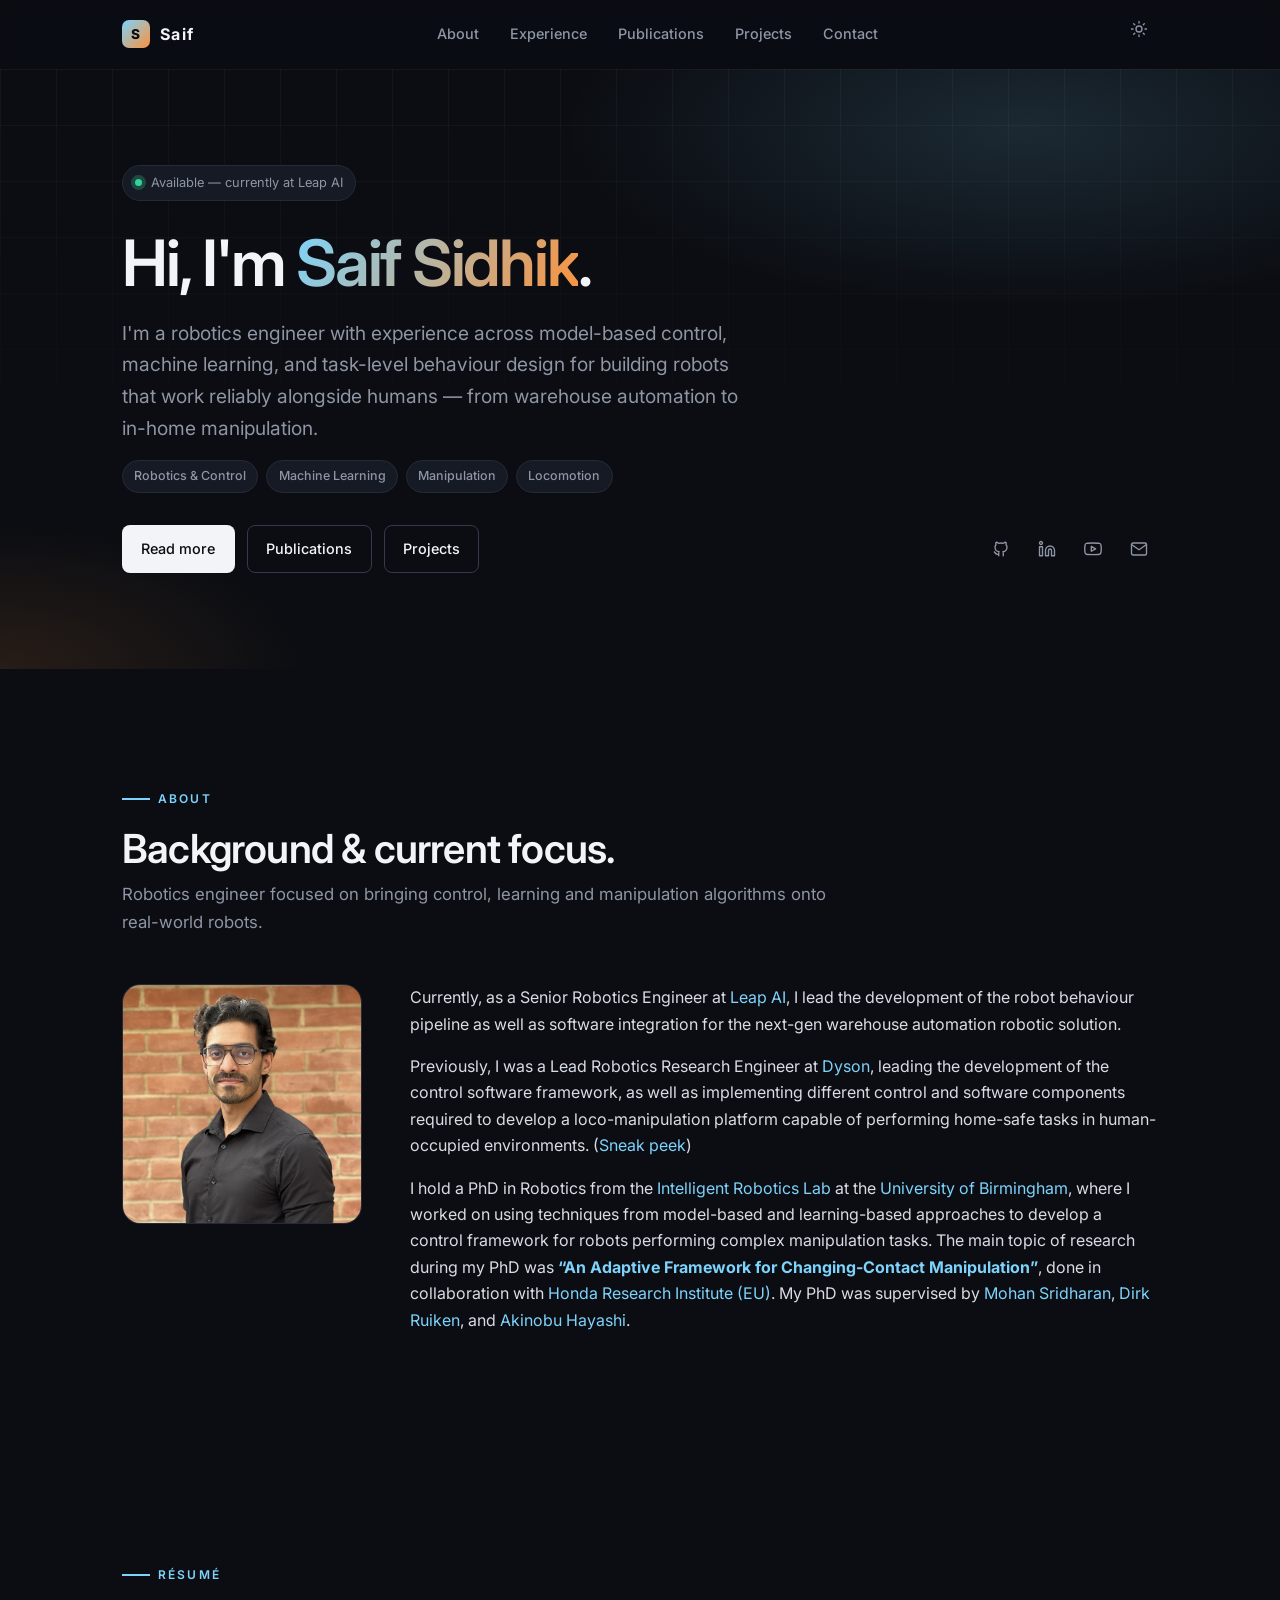
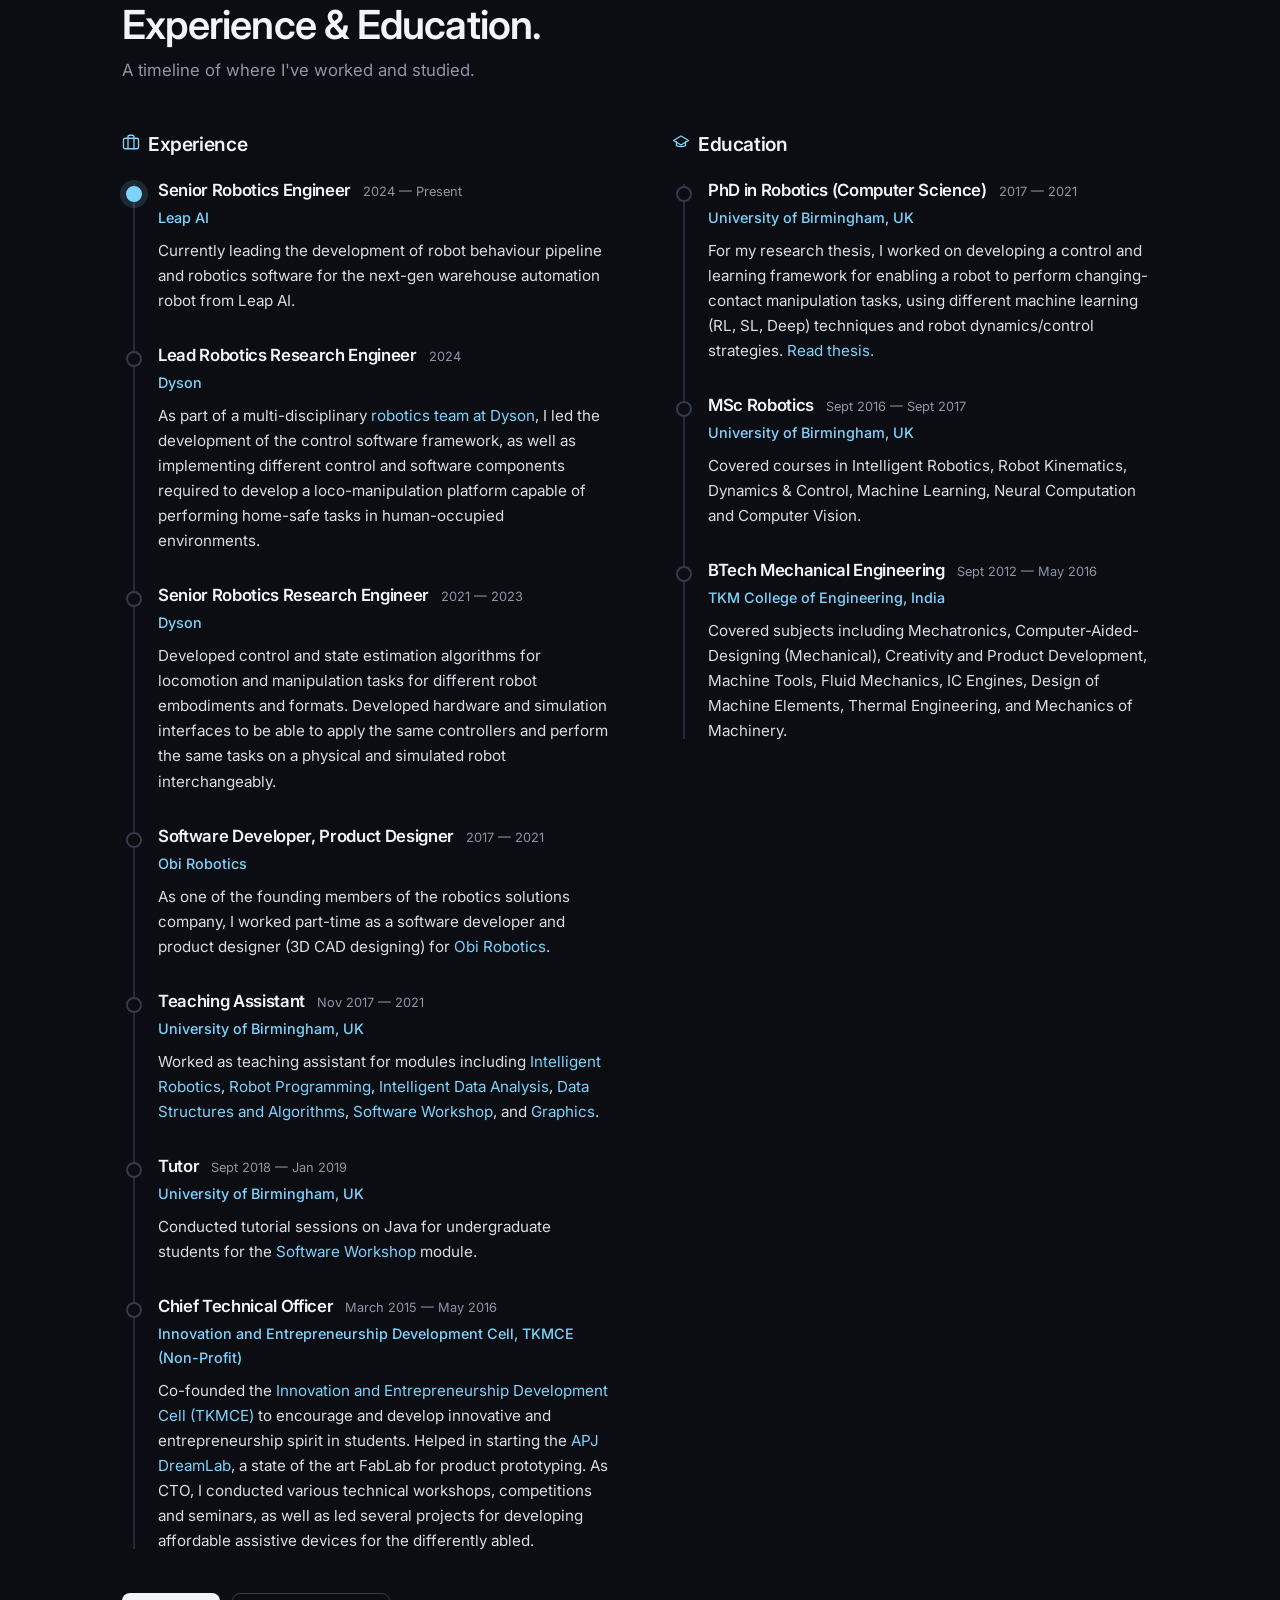
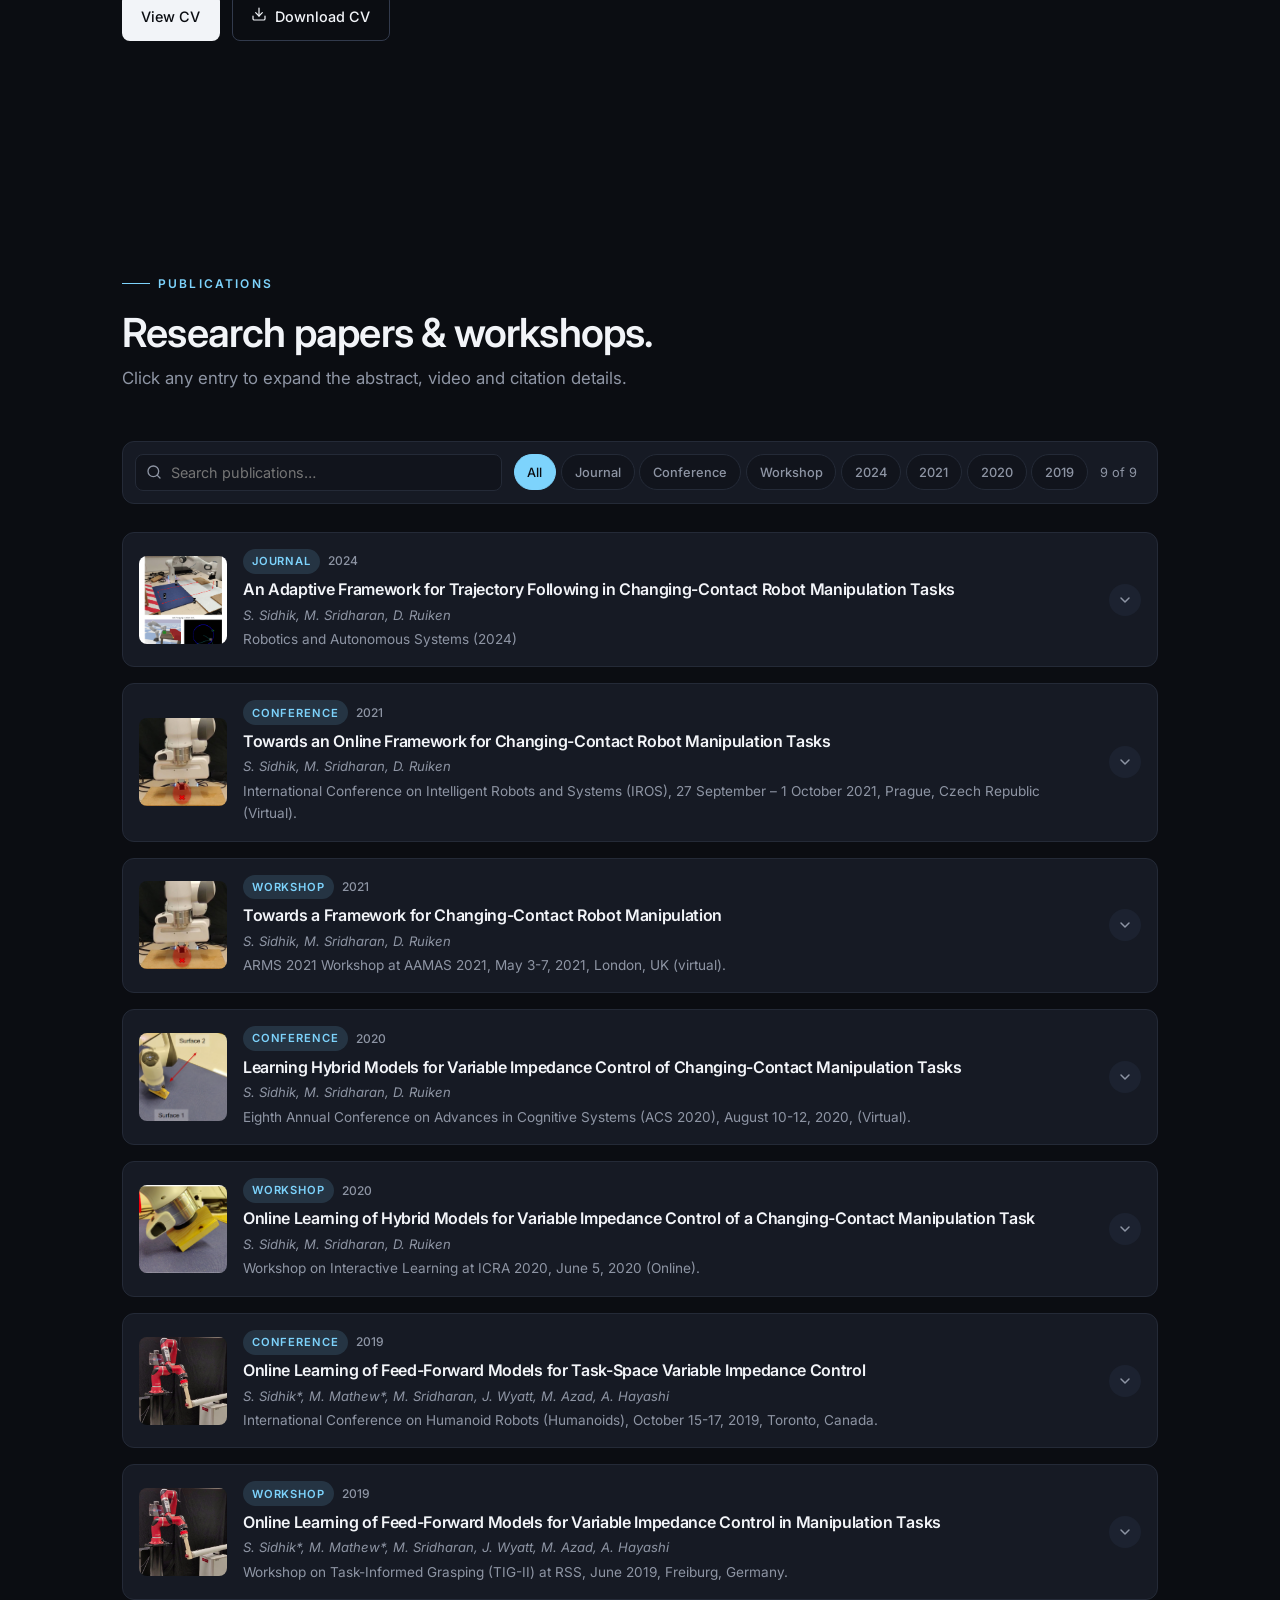
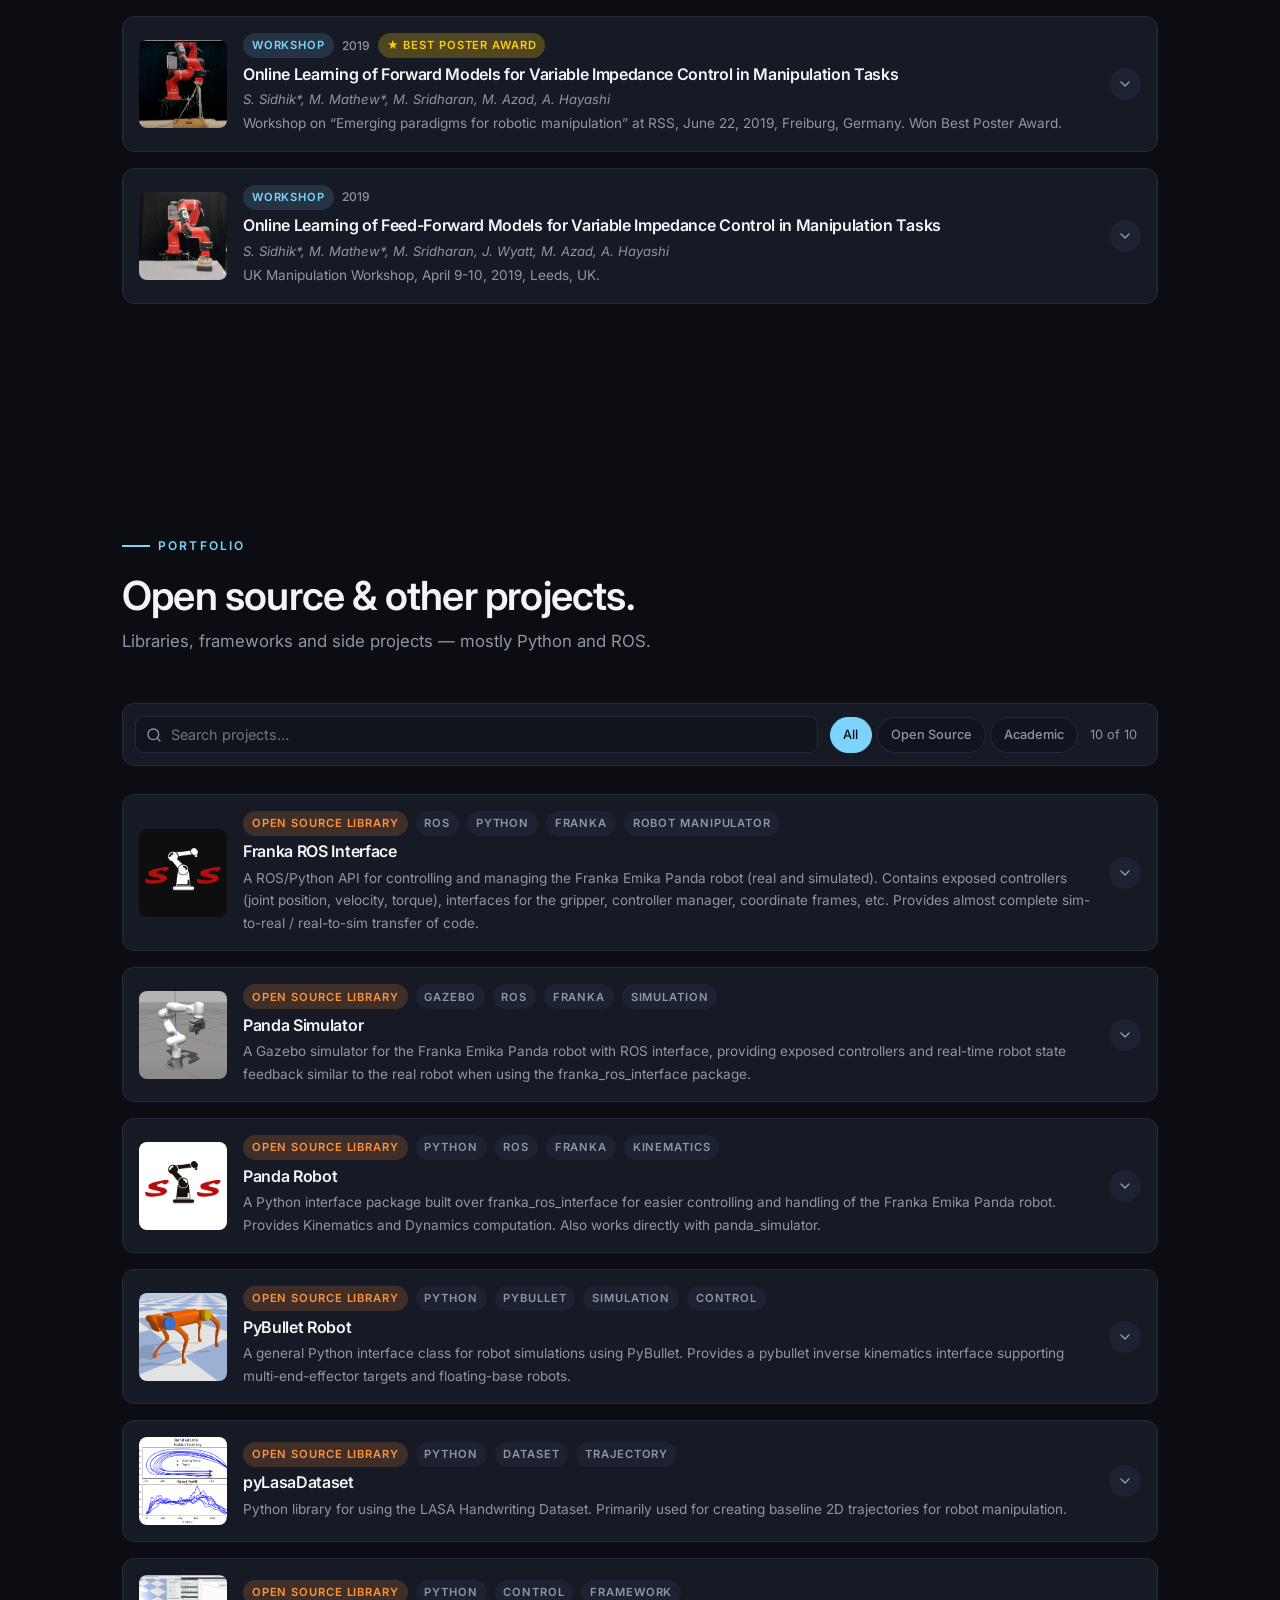
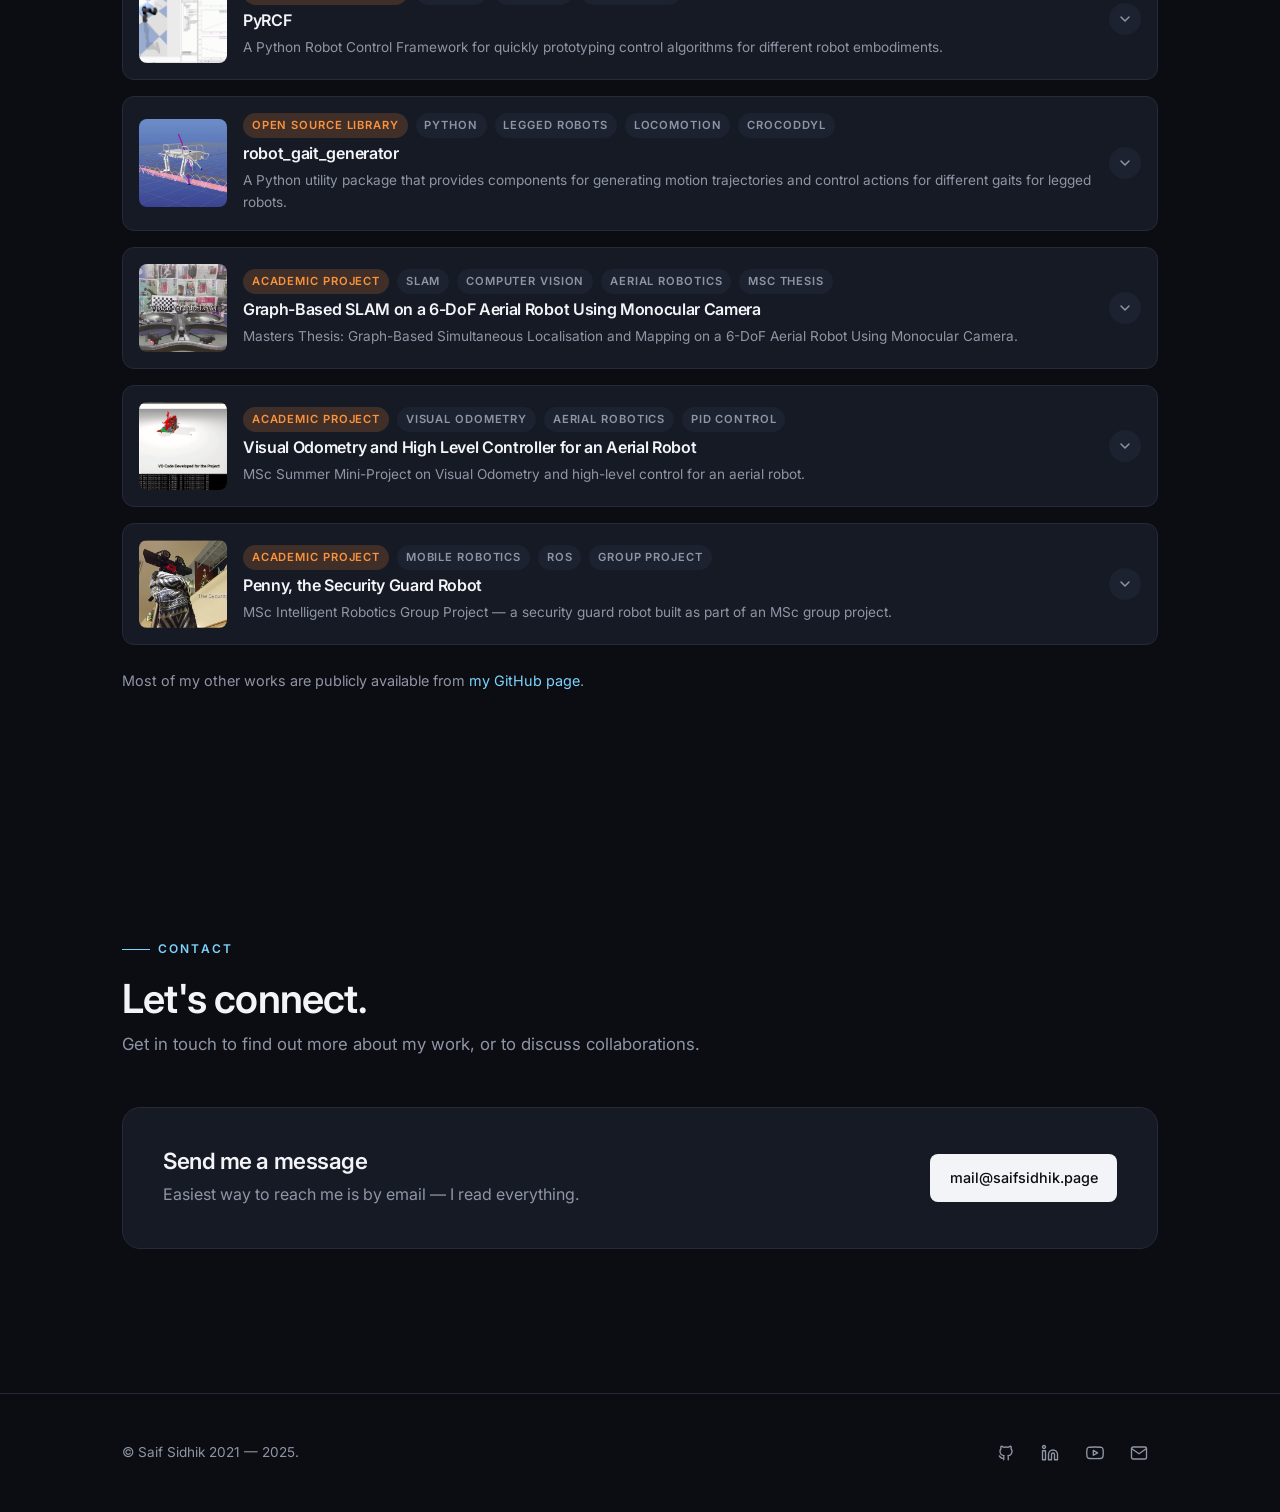
==== commit 12665e08: "initial stab at redesigning website" ====
--- a/public/index.html
+++ b/public/index.html
@@ -1,1727 +1,231 @@
-<!DOCTYPE html>
-
-<html class="no-js" lang="en">
-
-<head>
-  <!-- Global site tag (gtag.js) - Google Analytics -->
-  <script async src="https://www.googletagmanager.com/gtag/js?id=UA-160751137-2"></script>
-  <script>
-    window.dataLayer = window.dataLayer || [];
-    function gtag() {
-      dataLayer.push(arguments);
-    }
-    gtag("js", new Date());
-
-    gtag("config", "UA-160751137-2");
-  </script>
-  <!--- google site verification
-   ================================================== -->
-  <meta name="google-site-verification" content="iujHU7zhIAxWh-IasdBap24_cXFvkbPQt0uJHzgCis8" />
-
-  <!--- basic page needs -->
-  <meta charset="utf-8" />
-  <title>Saif Sidhik</title>
-  <meta name="description"
-    content="Saif Sidhik is a Lead Robotics Research Engineer at Dyson. His work focuses on applying model-based and learning-based techniques to perform intelligent locomotion and manipulation control for different robot embodiments to achieve complex tasks in human-occupied environments." />
-  <meta name="author" content="Saif Sidhik" />
-
-  <!-- mobile specific metas -->
-  <meta name="viewport" content="width=device-width, initial-scale=1, maximum-scale=1" />
-
-  <!-- CSS -->
-  <link rel="stylesheet" href="css/base.css" />
-  <link rel="stylesheet" href="css/main.css" />
-  <link rel="stylesheet" href="css/vendor.css" />
-
-  <link rel="icon" type="image/jpg" href="images/logo_s_transparent.png" />
-</head>
-
-<body id="top">
-  <!-- header -->
-  <header>
-    <div class="row">
-      <div class="top-bar skippable">
-        <a class="menu-toggle skippable" href="#"><span>Menu</span></a>
-
-        <div class="logo">
-          <a href="index.html">
-            <h4>S A I F</h4>
-          </a>
-        </div>
-
-        <nav id="main-nav-wrap">
-          <ul class="main-navigation">
-            <li class="current">
-              <a class="smoothscroll" href="#intro" title="">Home</a>
-            </li>
-            <li><a class="smoothscroll" href="#about" title="">About</a></li>
-            <li>
-              <a class="smoothscroll" href="#portfolio" title="">Portfolio</a>
-            </li>
-            <li>
-              <a class="smoothscroll" href="#resume" title="">Résumé</a>
-            </li>
-            <li>
-              <a class="smoothscroll" href="#contact" title="">Contact</a>
-            </li>
-          </ul>
-        </nav>
-      </div>
-      <!-- /top-bar -->
-    </div>
-    <!-- /row -->
-  </header>
-  <!-- /header -->
-
-  <!-- intro section -->
-  <section id="intro">
-    <div class="intro-overlay"></div>
-
-    <div class="intro-content">
-      <div class="row">
-        <img class="skippable" src="images/logo_full_banner_transparent.png" alt="Logo" />
-
-        <div class="col-twelve">
-          <div class="typewriter">
-            <div class="typewriter-text skippable">hello, world!</div>
-          </div>
-          <h1 class="skippable">I'm <b>Saif SIDHIK</b></h1>
-
-          <p class="intro-position skippable">
-            <span>Robotics and Control</span>
-            <span>Machine Learning</span>
-            <span>Manipulation</span>
-            <span>Locomotion</span>
-          </p>
-          <h3 class="skippable">
-            <a href="mailto:mail@saifsidhik.page" target="_top">mail@saifsidhik.page</a>
-          </h3>
-
-          <a class="button stroke smoothscroll skippable" href="#about" title="">About</a>
-          <a class="button stroke smoothscroll skippable" href="#portfolio" title="">Projects</a>
-          <a class="button stroke smoothscroll skippable" href="#resume" title="">Résumé</a>
-          <a class="button stroke smoothscroll skippable" href="#contact" title="">Contact</a>
-        </div>
-      </div>
-    </div>
-    <!-- /intro-content -->
-
-    <ul class="intro-social">
-      <li class="skippable">
-        <a href="https://github.saifsidhik.page" target="_blank"><i class="fa fa-github"></i></a>
-      </li>
-      <li class="skippable">
-        <a href="https://www.linkedin.com/in/saifsidhik/" target="_blank"><i class="fa fa-linkedin"></i></a>
-      </li>
-      <li class="skippable">
-        <a href="https://youtube.saifsidhik.page" target="_blank"><i class="fa fa-youtube"></i></a>
-      </li>
-    </ul>
-    <div class="skip-button skippable" title="skip animation" id="skip_anim" onclick="skipIntroAnimation()">>></a>
-      <!-- /intro-social -->
-  </section>>>
-  <!-- /intro -->
-
-  <!-- about section -->
-  <section id="about">
-    <div class="row section-intro">
-      <div class="col-twelve">
-        <h5>About</h5>
-        <h1>Let me introduce myself.</h1>
-
-        <div class="intro-info">
-          <img src="images/profile-pic.jpg" alt="Profile Picture" />
-
-          <p class="lead">
-            Currently, as a Senior Robotics Engineer at <a
-            href="https://www.helloleap.ai" target="_blank">Leap AI</a>, I lead the development of the
-            robot behaviour pipeline as well as software integration for the next-gen warehouse automation
-            robotic solution.
-          </p>
-
-          <p class="lead">
-            Previously, I was a Lead Robotics Research Engineer at <a
-              href="https://www.dyson.com" target="_blank">Dyson</a>, leading
-            the development of
-            the control software framework, as well as implementing different control and software components required
-            to develop a loco-manipulation platform
-            capable of performing home-safe tasks in human-occupied environments. (<a
-            href="https://www.youtube.com/watch?v=2Bh61aY8ncg" target="_blank">Sneak peak</a>)
-          </p>
-
-          <p class="lead">
-            I hold a PhD in Robotics from the
-            <a href="https://www.cs.bham.ac.uk/research/groupings/robotics/" target="_blank">Intelligent Robotics
-              Lab</a>
-            at the
-            <a href="http://www.cs.bham.ac.uk" target="_blank">University of Birmingham</a>, where I worked on using
-            techniques from model-based and learning-based aproaches to develop a control framework for robots
-            performing
-            complex manipulation tasks.</b>. The main topic of research
-            during my PhD was
-            <b><a href="https://phdthesis.saifsidhik.page" target="_blank">"An Adaptive Framework for Changing-Contact
-                Manipulation"</a></b>, which was done
-            in collaboration with
-            <a href="https://www.honda-ri.de/" target="_blank">Honda Research Institute (EU)</a>. My PhD was supervised
-            by
-            <a href="https://www.cs.bham.ac.uk/~sridharm/" target="_blank">Mohan Sridharan</a>,
-            <a href="https://scholar.google.com/citations?user=sLEmy_AAAAAJ" target="_blank">Dirk Ruiken</a>, and
-            <a href="https://scholar.google.com/citations?user=jZMpSNwAAAAJ&hl=en" target="_blank">Akinobu Hayashi</a>.
-          </p>
-
-          
-        </div>
-      </div>
-    </div>
-    <!-- /section-intro -->
-  </section>
-
-  <!-- Portfolio Section -->
-  <section id="portfolio">
-    <div class="row section-intro">
-      <div class="col-twelve">
-        <h5>Portfolio</h5>
-        <h1>Here are Some of My Works.</h1>
-
-      </div>
-    </div>
-
-    <div class="row portfolio-content">
-      <div class="col-twelve">
-        <div class="tab-full">
-          <h3>Relevant Publications</h3>
-          <h5>Conferences and Journals</h5>
-
-          <ul class="info-list">
-            <li>
-              <div class="item-wrap">
-                <a href="#modal-adaptiveframework-conf">
-                  <img src="images/frameworkimg.png" />
-                  <div class="modal-text">
-                    S. Sidhik, M. Sridharan, D. Ruiken. <br /><b>"An Adaptive Framework for Trajectory Following in
-                      Changing-Contact Robot Manipulation Tasks".</b>
-                    <div class="submission-info">
-                      Robotics and Autonomous Systems (2024).
-                    </div>
-                  </div>
-                </a>
-              </div>
-              <div id="modal-adaptiveframework-conf" class="popup-modal slider mfp-hide">
-                <a href="#" class="close-box popup-modal-dismiss">
-                  <i class="fa fa-close"></i>
-                </a>
-                <div class="video-container">
-                  <iframe width="550" height="400" src="https://www.youtube.com/embed/ZJ8baqQ5pRY" allowfullscreen>
-                  </iframe>
-                </div>
-
-                <div class="link-box">
-                  <div class="no-link">
-                    ABSTRACT: We describe an adaptive control framework for changing-contact robot manipulation tasks
-                    that require the robot to make and break contacts with objects and surfaces. The piecewise
-                    continuous interaction dynamics of such tasks make it difficult to construct and use a single
-                    dynamics model or control strategy. Also, the nonlinear dynamics during contact changes can damage
-                    the robot or the domain objects. Our framework enables the robot to incrementally improve its
-                    prediction of contact changes in such tasks, efficiently learn models for the piecewise continuous
-                    interaction dynamics, and to provide smooth and accurate trajectory tracking based on a task-space
-                    variable impedance controller. We experimentally compare the performance of our framework against
-                    that of representative control methods to establish that the adaptive control, prediction, and
-                    incremental learning capabilities of our framework are essential to achieve the desired smooth
-                    control of changing-contact robot manipulation tasks.<br />
-
-                    Published in:
-                    <a href="https://doi.org/10.1016/j.robot.2024.104785"
-                      target="_blank">Robotics and Autonomous Systems</a>
-                    (2024)<br /><br />
-
-                    Cite this work:
-                    <a onclick="copyToClipboard('#modal-adaptiveframework-conf-bib')" style="cursor: pointer;">Copy
-                      BibTex</a>;
-                    <a onclick="copyToClipboard('#modal-adaptiveframework-conf-plainref')" style="cursor: pointer;">Copy
-                      plaintext</a>;
-                  </div>
-                  <input type="text" class="hiddenCls" id="modal-adaptiveframework-conf-plainref"
-                    value='Saif Sidhik, Mohan Sridharan, Dirk Ruiken,
-                    An adaptive framework for trajectory following in changing-contact robot manipulation tasks,
-                    Robotics and Autonomous Systems,
-                    2024,
-                    104785,
-                    ISSN 0921-8890,
-                    https://doi.org/10.1016/j.robot.2024.104785.
-                    (https://www.sciencedirect.com/science/article/pii/S0921889024001696),
-                    Keywords: Robot manipulation tasks; Discontinuous interaction dynamics; Variable impedance control; Adaptive control' />
-                  <input type="text" class="hiddenCls" id="modal-adaptiveframework-conf-bib" value='@article{SIDHIK2024104785,
-                    title = {An adaptive framework for trajectory following in changing-contact robot manipulation tasks},
-                    journal = {Robotics and Autonomous Systems},
-                    pages = {104785},
-                    year = {2024},
-                    issn = {0921-8890},
-                    doi = {https://doi.org/10.1016/j.robot.2024.104785},
-                    url = {https://www.sciencedirect.com/science/article/pii/S0921889024001696},
-                    author = {Saif Sidhik and Mohan Sridharan and Dirk Ruiken},
-                    keywords = {Robot manipulation tasks, Discontinuous interaction dynamics, Variable impedance control, Adaptive control}
-                    }' />
-                  <div class="with-link">
-                    <div class="only-child">
-                      <a href="https://doi.org/10.1016/j.robot.2024.104785"
-                        target="_blank">Paper</a>
-                    </div>
-                  </div>
-                </div>
-              </div>
-            </li>
-            <li>
-              <div class="item-wrap">
-                <a href="#modal-contactchangehandle-conf">
-                  <img src="images/contactkf.jpg" />
-                  <div class="modal-text">
-                    S. Sidhik, M. Sridharan, D. Ruiken. <br /><b>"Towards an Online Framework for Changing-Contact Robot
-                      Manipulation Tasks".</b>
-                    <div class="submission-info">
-                      International Conference on Intelligent Robots and Systems (IROS), 27 September -- 1 October 2021,
-                      Prague, Czech Republic (Virtual).
-                    </div>
-                  </div>
-                </a>
-              </div>
-              <div id="modal-contactchangehandle-conf" class="popup-modal slider mfp-hide">
-                <a href="#" class="close-box popup-modal-dismiss">
-                  <i class="fa fa-close"></i>
-                </a>
-                <div class="video-container">
-                  <iframe width="550" height="400" src="https://www.youtube.com/embed/ZJ8baqQ5pRY" allowfullscreen>
-                  </iframe>
-                </div>
-
-                <div class="link-box">
-                  <div class="no-link">
-                    ABSTRACT: We describe a framework for changing-contact robot manipulation tasks, which require the
-                    robot to make and break contacts with objects and surfaces. The discontinuous interaction dynamics
-                    of such tasks make it difficult to construct and use a single dynamics model or control strategy for
-                    such tasks. For any target motion trajectory, our framework incrementally improves its prediction of
-                    when contacts will occur. This prediction and a model relating approach velocity to impact force
-                    modify the velocity profile of the motion sequence such that it is C-infinity smooth, and help
-                    achieve a desired force on impact. We implement this framework by building on our hybrid
-                    force-motion variable impedance controller for continuous-contact tasks. We evaluate our framework
-                    in the illustrative context of a robot manipulator performing sliding tasks involving multiple
-                    contact changes with surfaces of different properties.<br />
-
-                    Submitted to:
-                    <a href="https://www.iros2021.org/" target="_blank">International Conference on Intelligent Robots
-                      and Systems (IROS)</a>, 27 September -- 1 October 2021, Prague, Czech Republic
-                    (Virtual).<br /><br />
-
-                    Cite this work:
-                    <a onclick="copyToClipboard('#modal-contactchangehandle-conf-bib')" style="cursor: pointer;">Copy
-                      BibTex</a>;
-                    <a onclick="copyToClipboard('#modal-contactchangehandle-conf-plainref')"
-                      style="cursor: pointer;">Copy
-                      plaintext</a>;
-                  </div>
-                  <input type="text" class="hiddenCls" id="modal-contactchangehandle-conf-plainref"
-                    value='S. Sidhik, M. Sridharan, D. Ruiken. "Towards a Framework for Changing-Contact Robot Manipulation," International Conference on Intelligent Robots and Systems (IROS), 27 September -- 1 October 2021, Prague, Czech Republic (Virtual).' />
-                  <input type="text" class="hiddenCls" id="modal-contactchangehandle-conf-bib" value='@INPROCEEDINGS{sidhik:iros21,
-                    author={Sidhik, Saif and Sridharan, Mohan and Ruiken, Dirk},
-                    booktitle={2021 IEEE/RSJ International Conference on Intelligent Robots and Systems (IROS)}, 
-                    title={Towards an Online Framework for Changing-Contact Robot Manipulation Tasks}, 
-                    year={2021},
-                    volume={},
-                    number={},
-                    pages={5203-5210},
-                    doi={10.1109/IROS51168.2021.9636278}}' />
-                  <div class="with-link">
-                    <div class="only-child">
-                      <a href="https://www.researchgate.net/publication/355560054_Towards_an_Online_Framework_for_Changing-Contact_Robot_Manipulation_Tasks"
-                        target="_blank">Paper</a>
-                    </div>
-                  </div>
-                </div>
-              </div>
-            </li>
-            <li>
-              <div class="item-wrap">
-                <a href="#modal-hybrid-conf">
-                  <img src="images/rsz_surfaces_img.png" />
-                  <div class="modal-text">
-                    S. Sidhik, M. Sridharan, D. Ruiken. <br /><b>"Learning Hybrid Models for Variable Impedance Control
-                      of Changing-Contact Manipulation Tasks".</b>
-                    <div class="submission-info">
-                      Eighth Annual Conference on Advances in Cognitive Systems (ACS 2020),
-                      August 10-12, 2020, (Virtual).
-                    </div>
-                  </div>
-                </a>
-              </div>
-              <div id="modal-hybrid-conf" class="popup-modal slider mfp-hide">
-                <a href="#" class="close-box popup-modal-dismiss">
-                  <i class="fa fa-close"></i>
-                </a>
-                <div class="video-container">
-                  <iframe width="550" height="400" src="https://www.youtube.com/embed/m210rxIDZ7Q" allowfullscreen>
-                  </iframe>
-                </div>
-
-                <div class="link-box">
-                  <div class="no-link">
-                    ABSTRACT: Many robot manipulation tasks comprise discrete action sequences characterized by
-                    continuous dynamics, while the transitions between these discrete dynamic modes are characterized by
-                    discontinuous dynamics. The individual modes may represent different types of contacts, surfaces, or
-                    other factors, and each mode and transition between the modes may require a different control
-                    strategy. This paper describes a piece-wise continuous, hybrid control framework for such
-                    manipulation tasks. The underlying representation enables the robot to automatically and efficiently
-                    detect the transitions between known modes, recognize new modes, and incrementally learn a dynamics
-                    model for variable impedance (i.e., stiffness) control in each mode, invariant to the direction of
-                    motion and the magnitude of applied forces. The framework is evaluated on a robot manipulator
-                    sliding an object along a surface to achieve a desired motion trajectory in the presence of changes
-                    in surface friction, applied force, or the type of contact between the object and the surface.<br />
-
-                    Submitted to:
-                    <a href="http://www.cogsys.org/" target="_blank">Eighth Annual Conference on Advances
-                      in Cognitive Systems (ACS 2020)</a>, August 10-12, 2020, (Virtual).<br /><br />
-
-                    Cite this work:
-                    <a onclick="copyToClipboard('#modal-hybrid-conf-bib')" style="cursor: pointer;">Copy
-                      BibTex</a>;
-                    <a onclick="copyToClipboard('#modal-hybrid-conf-plainref')" style="cursor: pointer;">Copy
-                      plaintext</a>;
-                  </div>
-                  <input type="text" class="hiddenCls" id="modal-hybrid-conf-plainref" value='S. Sidhik, M. Sridharan, D. Ruiken. "Learning Hybrid Models for Variable Impedance Control
-                    of Changing-Contact Manipulation Tasks",
-                    Eighth Annual Conference on Advances in Cognitive Systems (ACS 2020), August 2020, (Virtual).' />
-                  <input type="text" class="hiddenCls" id="modal-hybrid-conf-bib" value='@INPROCEEDINGS{sidhik_learning2020, author={ S.
-                    {Sidhik} and M. {Sridharan}
-                    and D. {Ruiken}}, booktitle={Eighth Annual Conference on Advances in Cognitive Systems (ACS 2020)},
-                    title={Learning Hybrid Models for Variable Impedance Control
-                    of Changing-Contact Manipulation Tasks}, year={2020},
-                    volume={}, number={},}' />
-                  <div class="with-link">
-                    <div class="only-child">
-                      <a href="https://advancesincognitivesystems.github.io/acs/data/ACS2020_paper_30.pdf"
-                        target="_blank">Paper</a>
-                    </div>
-                  </div>
-                </div>
-              </div>
-            </li>
-            <li>
-              <div class="item-wrap">
-                <a href="#modal-ffvarimp-conf">
-                  <img src="images/porridge.png" />
-                  <div class="modal-text">
-                    S. Sidhik*, M. Mathew*, M. Sridharan, J. Wyatt, M. Azad,
-                    A. Hayashi. <br /><b>"Online Learning of Feed-Forward Models for Task-Space
-                      Variable Impedance Control".</b>
-                    <div class="submission-info">
-                      International Conference on Humanoid Robots (Humanoids),
-                      October 15-17, 2019, Toronto, Canada.
-                    </div>
-                  </div>
-                </a>
-              </div>
-              <div id="modal-ffvarimp-conf" class="popup-modal slider mfp-hide">
-                <a href="#" class="close-box popup-modal-dismiss">
-                  <i class="fa fa-close"></i>
-                </a>
-                <div class="video-container">
-                  <iframe width="550" height="400" src="https://www.youtube.com/embed/hbzZuO1xal8" allowfullscreen>
-                  </iframe>
-                </div>
-
-                <div class="link-box">
-                  <div class="no-link">
-                    ABSTRACT: During the initial trials of a manipulation
-                    task, humans tend to keep their arms stiff in order to
-                    reduce the effects of any unforeseen disturbances. After a
-                    few repetitions, humans perform the task accurately with
-                    much lower stiffness. Research in human motor control
-                    indicates that this behavior is supported by learning and
-                    continuously revising internal models of the manipulation
-                    task. These internal models predict future states of the
-                    task, anticipate necessary control actions, and adapt
-                    impedance quickly to match task requirements. Drawing
-                    inspiration from these findings, we propose a framework
-                    for online learning of a time-independent forward model of
-                    a manipulation task from a small number of examples. The
-                    measured inaccuracies in the predictions of this model
-                    dynamically update the forward model and modify the
-                    impedance parameters of a feedback controller during task
-                    execution. Furthermore, our framework includes a hybrid
-                    force-motion controller that provides compliance in
-                    particular directions while adapting the impedance in
-                    other directions. These capabilities are evaluated on
-                    continuous contact tasks such as pulling non-linear
-                    springs, polishing a board, and stirring porridge.<br />
-
-                    Submitted to:
-                    <a href="https://lcas.lincoln.ac.uk/wp/tig-ii/" target="_blank">International Conference on Humanoid
-                      Robots
-                      (Humanoids)"</a>, October 15-17, 2019, Toronto, Canada.<br /><br />
-
-                    Cite this work:
-                    <a onclick="copyToClipboard('#modal-ffvarimp-conf-bib')" style="cursor: pointer;">Copy
-                      BibTex</a>;
-                    <a href="https://ieeexplore.ieee.org/abstract/document/9035063" target="_blank">Other formats</a>;
-                  </div>
-                  <input type="text" class="hiddenCls" id="modal-ffvarimp-conf-bib" value='@INPROCEEDINGS{9035063, author={M. J. {Mathew} and S.
-                    {Sidhik} and M. {Sridharan} and M. {Azad} and A. {Hayashi}
-                    and J. {Wyatt}}, booktitle={2019 IEEE-RAS 19th
-                    International Conference on Humanoid Robots (Humanoids)},
-                    title={Online Learning of Feed-Forward Models for
-                    Task-Space Variable Impedance Control}, year={2019},
-                    volume={}, number={}, pages={222-229},}' />
-                  <div class="with-link">
-                    <div class="only-child">
-                      <a href="https://docs.google.com/gview?url=https://www.researchgate.net/profile/Saif_Sidhik/publication/336608581_Online_Learning_of_Feed-Forward_Models_for_Task-Space_Variable_Impedance_Control/links/5db028ab92851c577eb9cecd/Online-Learning-of-Feed-Forward-Models-for-Task-Space-Variable-Impedance-Control.pdf"
-                        target="_blank">Paper</a>
-                    </div>
-                  </div>
-                </div>
-              </div>
-            </li>
-          </ul>
-
-          <h5>Workshops</h5>
-
-          <ul class="info-list">
-            <li>
-              <div class="item-wrap">
-                <a href="#modal-contactchange-arms">
-                  <img src="images/contactkf.jpg" />
-                  <div class="modal-text">
-                    S. Sidhik, M. Sridharan, D. Ruiken<br /><b>"Towards a Framework for
-                      Changing-Contact Robot Manipulation".</b>
-                    <div class="submission-info">
-                      "Autonomous Robots and Multirobot Systems (ARMS) 2021 Workshop" at AAMAS 2021,
-                      May 3-7, 2021, London, UK (virtual).
-                    </div>
-                  </div>
-                </a>
-              </div>
-              <div id="modal-contactchange-arms" class="popup-modal slider mfp-hide">
-                <a href="#" class="close-box popup-modal-dismiss">
-                  <i class="fa fa-close"></i>
-                </a>
-                <div class="video-container">
-                  <iframe width="550" height="400" src="https://www.youtube.com/embed/070BMEMigzk"
-                    allow="accelerometer; autoplay; clipboard-write; encrypted-media; gyroscope; picture-in-picture"
-                    allowfullscreen>
-                  </iframe>
-                </div>
-
-                <div class="link-box">
-                  <div class="no-link">
-                    ABSTRACT: Many robot manipulation tasks require the robot to make and break contact with objects and
-                    surfaces. The dynamics of such changing-contact robot manipulation tasks are discontinuous when
-                    contact is made or broken, and continuous elsewhere. These discontinuities make it difficult to
-                    construct and use a single dynamics model or control strategy for any such task. We present a
-                    framework for smooth dynamics and control of such changing-contact manipulation tasks. For any given
-                    target motion trajectory, the framework incrementally improves its prediction of when contacts will
-                    occur. This prediction and a model relating approach velocity to impact force modify the velocity
-                    profile of the motion sequence such that it is C-infinity smooth, and help achieve a desired force
-                    on impact. We implement this framework by building on our hybrid force-motion variable impedance
-                    controller for continuous contact tasks. We experimentally evaluate our framework in the
-                    illustrative context of sliding tasks involving multiple contact changes with transitions between
-                    surfaces of different properties.<br />
-
-                    Submitted to: The
-                    <a href="https://u.cs.biu.ac.il/~agmon/arms2021/" target="_blank">"Autonomous Robots and Multirobot
-                      Systems (ARMS) 2021 Workshop</a> at the <a href="https://aamas2021.soton.ac.uk/"
-                      target="_blank">"20th International Conference on Autonomous Agents and Multiagent Systems"</a>,
-                    May 3-7, 2021, London, UK (virtual).
-                  </div>
-                  <div class="with-link">
-                    <div class="only-child">
-                      <a href="https://docs.google.com/gview?url=https://www.dropbox.com/s/uiklqsdtmprqxq6/AAMAS_2021_workshop__ARMS__paper__Towards_a_Framework_for_Changing_Contact_Robot_Manipulation.pdf?dl=0"
-                        target="_blank">Paper</a>
-                    </div>
-                  </div>
-                </div>
-              </div>
-            </li>
-
-            <li>
-              <div class="item-wrap">
-                <a href="#modal-hybridvarimp">
-                  <img src="images/edge_contact.png" />
-                  <div class="modal-text">
-                    S. Sidhik, M. Sridharan, D. Ruiken<br /><b>"Online Learning of Hybrid Models for Variable
-                      Impedance Control of a Changing-Contact Manipulation
-                      Task".</b>
-                    <div class="submission-info">
-                      Workshop on Interactive Learning at ICRA 2020, June
-                      5, 2020, (Online).
-                    </div>
-                  </div>
-                </a>
-              </div>
-              <div id="modal-hybridvarimp" class="popup-modal slider mfp-hide">
-                <a href="#" class="close-box popup-modal-dismiss">
-                  <i class="fa fa-close"></i>
-                </a>
-                <div class="video-container">
-                  <iframe width="550" height="400"
-                    src="https://drive.google.com/file/d/19O7CAf5STbgPNcATM_AQ31qO_D4K00BE/preview" allowfullscreen>
-                  </iframe>
-                </div>
-
-                <div class="link-box">
-                  <div class="no-link">
-                    Many manipulation tasks comprise discrete action sequences
-                    characterized by continuous dynamics, with the transitions
-                    between these discrete <i>dynamic modes</i> characterized
-                    by discontinuous dynamics. The individual modes can
-                    represent different types of contacts, surfaces, or other
-                    factors, and different control strategies may be needed
-                    for each mode and the transitions between modes. This
-                    paper describes a piece-wise continuous, hybrid control
-                    framework that automatically detects transitions between
-                    modes and incrementally learns a model of the dynamics of
-                    each mode to support variable impedance control in that
-                    mode. The recognition of modes is invariant to the
-                    direction of motion and the magnitude of applied forces.
-                    Also, new modes are identified automatically and suitable
-                    models of the corresponding dynamics are learned. The
-                    framework is evaluated on a robot manipulator sliding an
-                    object on a surface along a desired motion trajectory in
-                    the presence of changes in surface friction, applied
-                    force, or the type of contact between the object and the
-                    surface. Experimental results indicate reliable and
-                    efficient recognition of modes, learning of dynamics
-                    models, and variable-impedance control during task
-                    execution.<br />
-                    Submitted to:
-                    <a href="https://sites.google.com/view/wirl-icra2020" target="_blank">"Workshop on Interactive
-                      Learning"</a>
-                    at the
-                    <a href="https://www.icra2020.org/" target="_blank">"International Conference on Robotics and
-                      Automation;
-                      ICRA 2020"</a>, June 5, 2020, (Online).
-                  </div>
-                  <div class="with-link">
-                    <div class="only-child">
-                      <a href="https://www.researchgate.net/publication/341684560_Online_Learning_of_Hybrid_Models_for_Variable_Impedance_Control_of_a_Changing-Contact_Manipulation_Task"
-                        target="_blank">Read Paper</a>
-                    </div>
-                  </div>
-                </div>
-              </div>
-            </li>
-            <li>
-              <div class="item-wrap">
-                <a href="#modal-ffvarimp-sp">
-                  <img src="images/porridge.png" />
-                  <div class="modal-text">
-                    S. Sidhik*, M. Mathew*, M. Sridharan, J. Wyatt, M. Azad,
-                    A. Hayashi. <br /><b>"Online Learning of Feed-Forward Models for Variable
-                      Impedance Control in Manipulation Tasks".</b>
-                    <div class="submission-info">
-                      Workshop on "Task-Informed Grasping: From Perception to
-                      Physical Interaction (TIG-II)" at the Robotics Science
-                      and Systems Conference (RSS), June 2019, Freiburg,
-                      Germany.
-                    </div>
-                  </div>
-                </a>
-              </div>
-              <div id="modal-ffvarimp-sp" class="popup-modal slider mfp-hide">
-                <a href="#" class="close-box popup-modal-dismiss">
-                  <i class="fa fa-close"></i>
-                </a>
-                <div class="video-container">
-                  <iframe width="550" height="400" src="https://www.youtube.com/embed/vjJwexVziS0" allowfullscreen>
-                  </iframe>
-                </div>
-
-                <div class="link-box">
-                  <div class="no-link">
-                    ABSTRACT: While performing a new manipulation task, humans
-                    tend to be stiffer in the initial trials to improve task
-                    accuracy and counter any unforeseen disturbances. After a
-                    sufficient number of repetitions, humans are able to
-                    perform the task with lower stiffness without causing any
-                    significant reduction in task performance. Existing
-                    literature in human and animal motor control indicates
-                    that learned internal models of the manipulation task and
-                    the environment are used to predict the state in response
-                    to particular control actions, adapting stiffness on the
-                    fly to minimise energy usage. Inspired by these findings,
-                    we describe a framework that, in a significant departure
-                    from existing work, supports online learning of a
-                    time-independent forward model of any given manipulation
-                    task in the task space from a small number of samples.
-                    Errors in the predictions of the forward model are used to
-                    dynamically revise the model and adapt the impedance
-                    parameters of the feedback controller. Furthermore, a
-                    hybrid force-motion controller supports compliance in
-                    certain directions while adapting the stiffness in other
-                    directions. We evaluate our framework’s capabilities in
-                    the context of continuous-contact manipulation tasks with
-                    varying external forces.<br />
-
-                    Submitted to: Workshop on
-                    <a href="https://lcas.lincoln.ac.uk/wp/tig-ii/" target="_blank">"Task-Informed Grasping: From
-                      Perception to Physical
-                      Interaction (TIG-II)"</a>
-                    at the
-                    <a href="http://www.roboticsconference.org/" target="_blank">"Robotics Science and Systems
-                      Conference (RSS)"</a>, June 22, 2019, Freiburg, Germany.<br /><br />
-
-                    <div class="with-link">
-                      <div class="only-child">
-                        <a href="https://lcas.lincoln.ac.uk/wp/wp-content/uploads/2019/07/RSS_Workshop_2019_Full_Paper-Michael.pdf"
-                          target="_blank">Paper</a>
-                      </div>
-                    </div>
-                  </div>
-                </div>
-            </li>
-            <li>
-              <div class="item-wrap">
-                <a href="#modal-ffvarimp">
-                  <img src="images/spring.png" />
-                  <div class="modal-text">
-                    S. Sidhik*, M. Mathew*, M. Sridharan, M. Azad, A.
-                    Hayashi<br /><b>"Online Learning of Forward Models for Variable
-                      Impedance Control in Manipulation Tasks".</b>
-                    <div class="submission-info">
-                      Workshop on "Emerging paradigms for robotic
-                      manipulation: from the lab to the productive world" at
-                      the Robotics Science and Systems Conference (RSS), June
-                      22, 2019, Freiburg, Germany. WON BEST POSTER AWARD.
-                    </div>
-                  </div>
-                </a>
-              </div>
-              <div id="modal-ffvarimp" class="popup-modal slider mfp-hide">
-                <a href="#" class="close-box popup-modal-dismiss">
-                  <i class="fa fa-close"></i>
-                </a>
-
-                <div class="link-box">
-                  <div class="no-link">
-                    Inspired by human motor control strategies, this work
-                    presents a general variable-impedance framework for robot
-                    manipulation that makes a significant departure from
-                    existing work. It comprises of a hybrid force-motion
-                    controller that learns a state-dependent forward model of
-                    any given manipulation task. The interplay between force
-                    and motion control enables the use of the errors in the
-                    predictions of the forward model to dynamically adapt the
-                    impedance parameters of the feedback controller. The
-                    time-independant formulation of variable impedance in the
-                    task-space of the robot makes it generalisable to
-                    different task environments.<br />
-                    Submitted to: Workshop on
-                    <a href="http://sirslab.dii.unisi.it/RSSWorkshopGrasping/index.html#program"
-                      target="_blank">"Emerging paradigms for robotic manipulation: from the
-                      lab to the productive world"</a>
-                    at the
-                    <a href="http://www.roboticsconference.org/" target="_blank">"Robotics Science and Systems
-                      Conference (RSS)"</a>, June 22, 2019, Freiburg, Germany.
-                  </div>
-                  <div class="with-link">
-                    <div class="only-child">
-                      <a href="http://docs.google.com/gview?url=https://dl.dropboxusercontent.com/s/hu5o9n9rj5nf07j/poster_final.pdf?dl=0"
-                        target="_blank">Poster ("Best Poster Award" Winner)</a>
-                    </div>
-                  </div>
-                </div>
-              </div>
-            </li>
-            <li>
-              <div class="item-wrap">
-                <a href="#modal-ffvarimp-ukman">
-                  <img src="images/ffvarimp.jpg" />
-                  <div class="modal-text">
-                    S. Sidhik*, M. Mathew*, M. Sridharan, J. Wyatt, M. Azad,
-                    A. Hayashi. <br /><b>"Online Learning of Feed-Forward Models for Variable
-                      Impedance Control in Manipulation Tasks".</b>
-                    <div class="submission-info">
-                      UK Manipulation Worksphop, April 9-10, 2019, Leeds, UK.
-                    </div>
-                  </div>
-                </a>
-              </div>
-              <div id="modal-ffvarimp-ukman" class="popup-modal slider mfp-hide">
-                <a href="#" class="close-box popup-modal-dismiss">
-                  <i class="fa fa-close"></i>
-                </a>
-
-                <div class="link-box">
-                  <div class="no-link">
-                    ABSTRACT: While performing a new manipulation task, it can
-                    be observed that humans tend to be stiffer in the initial
-                    trials to improve task accuracy and to counter any
-                    disturbances that may affect task performance. However,
-                    with more experience, humans create internal models of the
-                    task environment to predict environment state, which
-                    enables them to decrease the stiffness. This work aims to
-                    develop a similar variable impedance behaviour in robot
-                    manipulators by learning forward models of tasks. We put
-                    forward an approach to improve the feed-forward model
-                    online, and optimise the gain parameters of the robot's
-                    feedback controller using the model accuracy. Our
-                    framework also proposes a way of decoupling the ‘stiff’
-                    and ‘compliant’ directions in a task using a hybrid
-                    force-motion controller.<br />
-
-                    Submitted to: The
-                    <a href="https://robotics.leeds.ac.uk/events/the-3rd-uk-robot-manipulation-workshop/"
-                      target="_blank">"3rd UK Manipulation Worksphop</a>, April 9-10, 2019, Leeds, UK.
-                  </div>
-                  <div class="with-link">
-                    <div class="only-child">
-                      <a href="https://docs.google.com/gview?url=https://dl.dropboxusercontent.com/s/h16b7a58gl9o6a2/UK_Manipulation_Workshop_2019_Poster.pdf?dl=0"
-                        target="_blank">Poster</a>
-                    </div>
-                  </div>
-                </div>
-              </div>
-            </li>
-          </ul>
-
-          <h3>Open Source Software and Libraries</h3>
-
-          <ul class="info-list">
-            <li>
-              <div class="item-wrap">
-                <a href="#modal-frankarosinterface">
-                  <img src="images/logo.png" />
-                  <div class="modal-text">
-                    <b>Franka ROS Interface</b>
-                    <div class="submission-info">
-                      A ROS/Python API for controlling and managing the Franka
-                      Emika Panda robot (real and simulated). Contains exposed
-                      controllers for the robot (joint position, velocity,
-                      torque), interfaces for the gripper, controller manager,
-                      coordinate frames interface, etc. Provides almost
-                      complete sim-to-real / real-to-sim transfer of code.
-                    </div>
-                  </div>
-                </a>
-              </div>
-              <div id="modal-frankarosinterface" class="popup-modal slider mfp-hide">
-                <a href="#" class="close-box popup-modal-dismiss">
-                  <i class="fa fa-close"></i>
-                </a>
-                <div class="video-container">
-                  <iframe width="550" height="400" src="https://www.youtube.com/embed/4bEVysUIvOY" allowfullscreen>
-                  </iframe>
-                </div>
-                <div class="link-box">
-                  <div class="no-link">
-                    Provides Python API and ROS utilites for controlling and
-                    managing the Franka Emika Panda robot (real and
-                    simulated). Contains exposed controllers for the robot
-                    (joint position, velocity, torque), interfaces for the
-                    gripper, controller manager, coordinate frames interface,
-                    etc. Also provides utilities to control the robot using
-                    MoveIt! and ROS Trajectory Action & ActionClient. This
-                    package also provides almost complete sim-to-real /
-                    real-to-sim transfer of code with the
-                    <a href="https://github.com/justagist/panda_simulator" target="_blank">Panda Simulator</a>
-                    package.<br /><br />
-
-                    <a class="github-button" href="https://github.com/justagist/franka_ros_interface"
-                      data-color-scheme="no-preference: dark; light: dark; dark: dark;" data-show-count="true"
-                      aria-label="Star justagist/franka_ros_interface on GitHub">Star</a><br />
-                    <b>Features</b><br />
-                    <ul>
-                      <li>
-                        Low-level controllers (joint position, velocity,
-                        torque, impedance) available that can be controlled
-                        through ROS topics and Python API (including position
-                        control for gripper).
-                      </li>
-                      <li>
-                        Real-time robot state
-                        (end-effector state, joint state, controller state,
-                        etc.) available through ROS topics and Python API.
-                      </li>
-                      <li>
-                        Python API for managing controllers, coordinate
-                        frames, collision behaviour, controlling and
-                        monitoring the gripper.
-                      </li>
-                      <li>
-                        Python API classes and utility functions to control
-                        the robot using MoveIt! and ROS Trajectory Action
-                        Service.
-                      </li>
-                      <li>
-                        The
-                        <a href="https://github.com/justagist/panda_simulator" target="_blank">panda_simulator</a>
-                        package (which is Gazebo-based simulator for the
-                        robot) can also be controlled using this package (ROS
-                        and Python interface), providing almost complete
-                        sim-to-real transfer of code.
-                      </li>
-                    </ul>
-
-                    Cite this work:
-                    <a onclick="copyToClipboard('#modal-frankarosinterface-bib')" style="cursor: pointer;">Copy
-                      BibTex</a>;
-                    <a onclick="copyToClipboard('#modal-frankarosinterface-plainref')" style="cursor: pointer;">Copy
-                      Plaintext</a>;
-                    <a href="https://doi.org/10.5281/zenodo.3747413" target="_blank"><img
-                        src="https://zenodo.org/badge/DOI/10.5281/zenodo.3747413.svg" alt="DOI" /></a>
-                  </div>
-                  <input type="text" class="hiddenCls" id="modal-frankarosinterface-bib"
-                    value='@software{saif_sidhik_2020_3747413,author={Saif
-                    Sidhik},title={{franka\_ros\_interface: Controller and
-                      Interface API for Franka Emika Panda Robot
-                      Manipulator}},month=apr,year=2020,publisher={Zenodo},version={v1.0.0},doi={10.5281/zenodo.3747413},url={https://doi.org/10.5281/zenodo.3747413}}' />
-                  <input type="text" class="hiddenCls" id="modal-frankarosinterface-plainref" value='Saif Sidhik. (2020, April 10). "franka_ros_interface:
-                    Controller and Interface API for Franka Emika Panda Robot
-                    Manipulator (Version v1.0.0)". Zenodo.
-                    http://doi.org/10.5281/zenodo.3747413' />
-                  <div class="with-link">
-                    <a href="https://github.com/justagist/franka_ros_interface" target="_blank">Code Repository</a>
-                    <a href="http://justagist.github.io/franka_ros_interface" target="_blank">API Documentation</a>
-                  </div>
-                </div>
-              </div>
-            </li>
-            <li>
-              <div class="item-wrap">
-                <a href="#modal-pandasimulator">
-                  <img src="images/panda_simulator.png" />
-                  <div class="modal-text">
-                    <b>Panda Simulator</b>
-                    <div class="submission-info">
-                      A Gazebo simulator for the Franka Emika Panda robot with
-                      ROS interface, providing exposed controllers and
-                      real-time robot state feedback similar to the real robot
-                      when using the franka_ros_interface package.
-                    </div>
-                  </div>
-                </a>
-              </div>
-              <div id="modal-pandasimulator" class="popup-modal slider mfp-hide">
-                <a href="#" class="close-box popup-modal-dismiss">
-                  <i class="fa fa-close"></i>
-                </a>
-                <div class="video-container">
-                  <iframe width="550" height="400" src="https://www.youtube.com/embed/a_HEmYzqEnk" allowfullscreen>
-                  </iframe>
-                </div>
-                <div class="link-box">
-                  <div class="no-link">
-                    <!-- Place this tag where you want the button to render. -->
-
-
-                    A Gazebo simulator for the Franka Emika Panda robot with
-                    ROS interface, providing exposed controllers and real-time
-                    robot state feedback similar to the real robot when using
-                    the
-                    <a href="https://github.com/justagist/franka_ros_interface" target="_blank">Franka ROS Interface</a>
-                    package.<br /><br />
-
-                    <a class="github-button" href="https://github.com/justagist/panda_simulator"
-                      data-color-scheme="no-preference: dark; light: dark; dark: dark;" data-show-count="true"
-                      aria-label="Star justagist/panda_simulator on GitHub">Star</a><br />
-                    <b>Features</b><br />
-                    <ul>
-                      <li>
-                        Low-level controllers (joint position, velocity,
-                        torque) available that can be controlled through ROS
-                        topics (including position control for gripper).
-                      </li>
-                      <li>
-                        Real-time robot state (end-effector state, joint
-                        state, controller state, etc.) available through ROS
-                        topics.
-                      </li>
-                      <li>
-                        The
-                        <a href="https://github.com/justagist/franka_ros_interface" target="_blank">Franka ROS
-                          Interface</a>
-                        package (which is a ROS interface for controlling the
-                        real Panda robot) can also be used with the
-                        panda_simulator, providing direct sim-to-real code
-                        transfer. The
-                        <a href="https://github.com/justagist/panda_robot" target="_blank">PandaRobot</a> package which
-                        provides
-                        simplified python API for the robot can also be used
-                        for direct sim-to-real code transfer, as well as for
-                        performing real-time kinematics and dynamics computation.
-                      </li>
-                      <li>
-                        Supports MoveIt planning and control for the
-                        robot arm and Franka Gripper.
-                      </li>
-                    </ul>
-                    <!-- Place this tag where you want the button to render. -->
-                    Cite this work:
-                    <a onclick="copyToClipboard('#modal-pandasimulator-bib')" style="cursor: pointer;">Copy
-                      BibTex</a>;
-                    <a onclick="copyToClipboard('#modal-pandasimulator-plainref')" style="cursor: pointer;">Copy
-                      Plaintext</a>;
-                    <a href="https://doi.org/10.5281/zenodo.3747459" target="_blank"><img
-                        src="https://zenodo.org/badge/DOI/10.5281/zenodo.3747459.svg" alt="DOI" /></a>
-                  </div>
-                  <input type="text" class="hiddenCls" id="modal-pandasimulator-bib" value='@software{saif_sidhik_2020_3747459,author={Saif
-                    Sidhik},title={{panda\_simulator: Gazebo simulator for
-                      Franka Emika Panda robot supporting sim-to-real code
-                      transfer}},month=apr,year=2020,publisher={Zenodo},version={v1.0.0},doi={10.5281/zenodo.3747459},url
-                    ={https://doi.org/10.5281/zenodo.3747459}}' />
-                  <input type="text" class="hiddenCls" id="modal-pandasimulator-plainref" value='Saif Sidhik. (2020, April 10). panda_simulator: Gazebo
-                    simulator for Franka Emika Panda robot supporting
-                    sim-to-real code transfer (Version v1.0.0). Zenodo.
-                    http://doi.org/10.5281/zenodo.3747459' />
-                  <div class="with-link">
-                    <div class="only-child">
-                      <a href="https://github.com/justagist/panda_simulator" target="_blank">Code Repository</a>
-                    </div>
-                  </div>
-                </div>
-              </div>
-            </li>
-            <li>
-              <div class="item-wrap">
-                <a href="#modal-pandarobot">
-                  <img src="images/logo_full_white.png" />
-                  <div class="modal-text">
-                    <b>Panda Robot</b>
-                    <div class="submission-info">
-                      A Python interface package built over the
-                      franka_ros_interface package for easier and managed
-                      controlling and handling of the Franka Emika Panda
-                      robot. Provides Kinematics and Dynamics computation for
-                      the robot. Also works directly with panda_simulator.
-                    </div>
-                  </div>
-                </a>
-              </div>
-              <div id="modal-pandarobot" class="popup-modal slider mfp-hide">
-                <a href="#" class="close-box popup-modal-dismiss">
-                  <i class="fa fa-close"></i>
-                </a>
-                <div class="video-container">
-                  <iframe width="550" height="400" src="https://www.youtube.com/embed/4bEVysUIvOY" allowfullscreen>
-                  </iframe>
-                </div>
-                <div class="link-box">
-                  <div class="no-link">
-                    A Python interface package built over the
-                    <a href="https://github.com/justagist/franka_ros_interface" target="_blank">Franka ROS Interface</a>
-                    package for easier and managed controlling and handling of
-                    the Franka Emika Panda robot. Provides Kinematics and
-                    Dynamics computation for the robot. Also works directly
-                    with
-                    <a href="https://github.com/justagist/panda_simulator"
-                      target="_blank">panda_simulator</a>.<br /><br />
-
-                    <a class="github-button" href="https://github.com/justagist/panda_robot"
-                      data-color-scheme="no-preference: dark; light: dark; dark: dark;" data-show-count="true"
-                      aria-label="Star justagist/panda_robot on GitHub">Star</a><br />
-                    <b>Features</b><br />
-                    <ul>
-                      <li>
-                        Provides simple intuitive interface classes with
-                        methods to directly and easily control the robot.
-                      </li>
-                      <li>
-                        Get real-time robot state, joint state, controller
-                        state, kinematics, dynamics, etc.
-                      </li>
-                      <li>
-                        Provides Kinematics and Dynamics computation (using
-                        KDL library).
-                      </li>
-                      <li>Integrated with gripper control.</li>
-                      <li>
-                        Manage frames transformation and controller switching
-                        using simple utility functions.
-                      </li>
-                      <li>
-                        Works directly on simulated robot when using
-                        <a href="https://github.com/justagist/panda_simulator" target="_blank">panda_simulator</a>
-                        providing direct sim-to-real and real-to-sim code
-                        transfer.
-                      </li>
-                    </ul>
-                  </div>
-                  <div class="with-link">
-                    <a href="https://github.com/justagist/panda_robot" target="_blank">Code Repository</a>
-                    <a href="http://justagist.github.io/panda_robot" target="_blank">API Documentation</a>
-                  </div>
-                </div>
-              </div>
-            </li>
-            <li>
-              <div class="item-wrap">
-                <a href="#modal-pybulletrobot">
-                  <img src="images/pb_robot.png" />
-                  <div class="modal-text">
-                    <b>PyBullet Robot</b>
-                    <div class="submission-info">
-                      A generel Python interface class for robot simulations using PyBullet. Also provides Python API
-                      class to control and monitor the robot in the simulation. In addition, also implements
-                      a pybullet inverse kinematics interface that can be used for getting joint position values when
-                      end-effector/link targets are provided. Supports multi-end-effector targets and floating-base
-                      robots.
-                    </div>
-                  </div>
-                </a>
-              </div>
-              <div id="modal-pybulletrobot" class="popup-modal slider mfp-hide">
-                <a href="#" class="close-box popup-modal-dismiss">
-                  <i class="fa fa-close"></i>
-                </a>
-                <div class="link-box">
-                  <div class="no-link">
-                    A generel Python interface class for robot simulations using PyBullet. A pybullet inverse kinematics
-                    interface that can be used for getting joint position values when end-effector/link targets are
-                    provided. Supports multi-end-effector targets and floating-base robots. The robot can be directly
-                    controlled using position, velocity, or torque control of joints. Example implementations of
-                    task-space control (Impedance control, Hybrid force-motion control) using joint torque control is
-                    also available.
-                    Also provides a pybullet inverse kinematics interface that can be used for getting joint position
-                    values when end-effector/link targets are provided. Supports multi-end-effector targets and
-                    floating-base robots.<br /><br />
-                    <a class="github-button" href="https://github.com/justagist/pybullet_robot"
-                      data-color-scheme="no-preference: dark; light: dark; dark: dark;" data-show-count="true"
-                      aria-label="Star justagist/pybullet_robot on GitHub">Star</a><br />
-                    <br />
-
-                  </div>
-                  <div class="with-link">
-                    <div class="only-child">
-                      <a href="https://github.com/justagist/pybullet_robot" target="_blank">Code Repository</a>
-                    </div>
-                  </div>
-                </div>
-              </div>
-            </li>
-            <li>
-              <div class="item-wrap">
-                <a href="#modal-pylasa">
-                  <img src="images/lasa.png" />
-                  <div class="modal-text">
-                    <b>pyLasaDataset</b>
-                    <div class="submission-info">
-                      Python library for using the LASA Handwriting Dataset.
-                      Primarily used for creating baseline 2D trajectories for
-                      robot manipulation.
-                    </div>
-                  </div>
-                </a>
-              </div>
-              <div id="modal-pylasa" class="popup-modal slider mfp-hide">
-                <a href="#" class="close-box popup-modal-dismiss">
-                  <i class="fa fa-close"></i>
-                </a>
-                <div class="link-box">
-                  <div class="no-link">
-                    Python library for using the LASA Handwriting Dataset.
-                    Primarily used for creating baseline 2D trajectories for
-                    robot manipulation. Position and velocity trajectories
-                    that can be used for training and testing different
-                    learning and control framework for robot manipulators.<br /><br />
-                    <a class="github-button" href="https://github.com/justagist/pyLasaDataset"
-                      data-color-scheme="no-preference: dark; light: dark; dark: dark;" data-show-count="true"
-                      aria-label="Star justagist/pyLasaDataset on GitHub">Star</a><br />
-                    <br />
-                  </div>
-                  <div class="with-link">
-                    <div class="only-child">
-                      <a href="https://github.com/justagist/pyLasaDataset" target="_blank">Code Repository</a>
-                    </div>
-                  </div>
-                </div>
-              </div>
-            </li>
-            <li>
-              <div class="item-wrap">
-                <a href="#modal-pyrcf">
-                  <img src="images/pyrcf.png" />
-                  <div class="modal-text">
-                    <b>PyRCF</b>
-                    <div class="submission-info">
-                      A Python Robot Control Framework for quickly prototyping control algorithms for different robot
-                      embodiments.
-                    </div>
-                  </div>
-                </a>
-              </div>
-              <div id="modal-pyrcf" class="popup-modal slider mfp-hide">
-                <a href="#" class="close-box popup-modal-dismiss">
-                  <i class="fa fa-close"></i>
-                </a>
-                <div class="link-box">
-                  <div class="no-link">
-                    A Python Robot Control Framework for quickly prototyping control algorithms for different tasks and
-                    robot embodiments (in simulation; not designed to be used on real systems).<br /><br />
-                    <a class="github-button" href="https://github.com/justagist/pyrcf"
-                      data-color-scheme="no-preference: dark; light: dark; dark: dark;" data-show-count="true"
-                      aria-label="Star justagist/pyrcf on GitHub">Star</a><br />
-                    <br />
-                    Primarily, this library provides an implementation of a typical control loop (via a MinimalCtrlLoop
-                    (extended from SimpleManagedCtrlLoop) class), and defines interfaces for the components in a control
-                    loop that can be used directly in these control loop implementations. It also provides utility and
-                    debugging tools that will be useful for developing controllers and planners for different robots.
-                    This package also provides implementations of basic controllers and planners (and other components
-                    required to define a full control loop).
-
-                    In the long run, this package will also provide implementations of popular motion planners and
-                    controllers from literature and using existing libraries.
-                  </div>
-                  <div class="with-link">
-                    <div class="only-child">
-                      <a href="https://github.com/justagist/pyrcf" target="_blank">Code
-                        Repository</a>
-                    </div>
-                  </div>
-                </div>
-              </div>
-            </li>
-            <li>
-              <div class="item-wrap">
-                <a href="#modal-robot-gait-generator">
-                  <img src="images/robot-gait-generator.png" />
-                  <div class="modal-text">
-                    <b>robot_gait_generator</b>
-                    <div class="submission-info">
-                      A Python utility package that provides components for generating motion trajectories and control actions for different gaits for legged robots.
-                    </div>
-                  </div>
-                </a>
-              </div>
-              <div id="modal-robot-gait-generator" class="popup-modal slider mfp-hide">
-                <a href="#" class="close-box popup-modal-dismiss">
-                  <i class="fa fa-close"></i>
-                </a>
-                <div class="link-box">
-                  <div class="no-link">
-                    This package provides components for generating motion trajectories and control actions for different gaits for legged robots. Primarily, this package provides an easy interface using Crocoddyl to define and generate different types of gaits for legged robots using high-level gait parameters such as step frequency, duty cycle, phase offset, and foot lift height.
-                  </div>
-                  <div class="with-link">
-                    <div class="only-child">
-                      <a href="https://github.com/justagist/robot_gait_generator" target="_blank">Code
-                        Repository</a>
-                    </div>
-                  </div>
-                </div>
-              </div>
-            </li>
-          </ul>
-          <h6>
-            Most of my other works are publicly available from
-            <a href="http://www.github.com/justagist" target="_blank">my Github page</a>.
-          </h6>
-
-          <h3>Other Projects</h3>
-
-          <ul class="info-list">
-            <li>
-              <div class="item-wrap">
-                <a href="#modal-gslam">
-                  <img src="images/gslam.png" />
-                  <div class="modal-text">
-                    <b>Graph-Based Simultaneous Localisation and Mapping
-                      (SLAM) on a 6-DoF Aerial Robot Using Monocular Camera</b>
-                    (Masters Thesis)
-                  </div>
-                </a>
-              </div>
-              <div id="modal-gslam" class="popup-modal slider mfp-hide">
-                <a href="#" class="close-box popup-modal-dismiss">
-                  <i class="fa fa-close"></i>
-                </a>
-                <div class="video-container">
-                  <iframe width="550" height="400" src="https://www.youtube.com/embed/gfz0dfJCWEU" allowfullscreen>
-                  </iframe>
-                </div>
-                <div class="link-box">
-                  <div class="with-link">
-                    <a href="http://docs.google.com/gview?url=https://github.com/justagist/monocular_visual_graph_slam/raw/master/thesis.pdf"
-                      target="_blank">Read Thesis</a>
-                    <a href="https://github.com/justagist/monocular_visual_graph_slam" target="_blank">Code
-                      Repository</a>
-                  </div>
-                </div>
-              </div>
-            </li>
-            <li>
-              <div class="item-wrap">
-                <a href="#modal-miniproj">
-                  <img src="images/visodo.png" />
-                  <div class="modal-text">
-                    <b>Visual Odometry and High Level Controller for an Aerial
-                      Robot</b>
-                    (MSc Summer Mini-Project)
-                  </div>
-                </a>
-              </div>
-              <div id="modal-miniproj" class="popup-modal slider mfp-hide">
-                <a href="#" class="close-box popup-modal-dismiss">
-                  <i class="fa fa-close"></i>
-                </a>
-                <div class="video-container">
-                  <iframe width="550" height="400" src="https://www.youtube.com/embed/TxMpHycdhc0" allowfullscreen>
-                  </iframe>
-                </div>
-                <div class="link-box">
-                  <div class="with-link">
-                    <a href="https://github.com/justagist/pid_control_ardrone" target="_blank">Drone Controller Code</a>
-                    <a href="https://github.com/justagist/VisualOdometry_miniproject" target="_blank">Visual Odometry
-                      Code</a>
-                    <div class="only-child">
-                      <a href="http://docs.google.com/gview?url=https://github.com/justagist/VisualOdometry_miniproject/raw/master/project_report.pdf"
-                        target="_blank">Read Report</a>
-                    </div>
-                  </div>
-                </div>
-              </div>
-            </li>
-            <li>
-              <div class="item-wrap">
-                <a href="#modal-otherproj">
-                  <img src="images/penny.png" />
-                  <div class="modal-text">
-                    <b>Penny, the Security Guard Robot</b> (MSc Intelligent
-                    Robotics Group Project)
-                  </div>
-                </a>
-              </div>
-              <div id="modal-otherproj" class="popup-modal slider mfp-hide">
-                <a href="#" class="close-box popup-modal-dismiss">
-                  <i class="fa fa-close"></i>
-                </a>
-                <div class="video-container">
-                  <iframe width="550" height="400" src="https://www.youtube.com/embed/WaB6lJtbGDM" allowfullscreen>
-                  </iframe>
-                </div>
-                <div class="link-box">
-                  <div class="with-link">
-                    <div class="only-child">
-                      <a href="http://www.cs.bham.ac.uk/internal/courses/int-robot/halloffame/2016/Penny/"
-                        target="_blank">Visit Project Website</a>
-                    </div>
-                  </div>
-                </div>
-              </div>
-            </li>
-          </ul>
-          <!-- /info-list -->
-        </div>
-        <!-- /tab-full -->
-      </div>
-      <!-- /twelve -->
-    </div>
-    <!-- /portfolio-content -->
-  </section>
-  <!-- /portfolio -->
-
-  <!-- resume Section
-   ================================================== -->
-  <section id="resume" class="grey-section">
-    <div class="row section-intro">
-      <div class="col-twelve">
-        <h5>Résumé</h5>
-        <h1>More About Me.</h1>
-        <a href="cv.html" target="_blank" title="Download CV" class="button stroke">Download CV</a>
-        <!--         <p class="lead">Lorem ipsum Do commodo in proident enim in dolor cupidatat adipisicing dolore officia nisi aliqua incididunt Ut veniam lorem ipsum Consectetur ut in in eu do.</p> -->
-      </div>
-    </div>
-
-    <!-- /section-intro-->
-
-    <div class="row resume-timeline">
-      <div class="resume-header">
-        <div class="col-twelve">
-
-          <h2>Work Experience</h2>
-          <aside class="pull-quote">
-            <blockquote cite="https://en.wikipedia.org/wiki/Nicomachean_Ethics">
-              <p>
-                For the things we have to learn before we can do them, we
-                learn by doing them.
-              </p>
-
-              <cite>
-                Aristotle
-              </cite>
-            </blockquote>
-          </aside>
-        </div>
-      </div>
-
-      <!-- /resume-header -->
-
-      <div class="col-twelve">
-        <div class="timeline-wrap">
-          <div class="timeline-block">
-            <div class="timeline-ico">
-              <i class="fa fa-briefcase"></i>
-            </div>
-
-            <div class="timeline-header">
-              <h3>Senior Robotics Engineer</h3>
-              <p>2024 - Present</p>
-            </div>
-
-            <div class="timeline-content">
-              <h4>
-                <a href="https://www.helloleap.ai/" target="_blank">Leap AI</a>
-              </h4>
-              <p>
-                Currently leading the development of robot behaviour pipeline and robotics software
-                for the next-gen warehouse automation robot from Leap AI.
-              </p>
-            </div>
-          </div>
-
-          <div class="timeline-block">
-          <div class="timeline-ico">
-            <i class="fa fa-briefcase"></i>
-          </div>
-
-            <div class="timeline-header">
-              <h3>Lead Robotics Research Engineer</h3>
-              <p>2024</p>
-            </div>
-
-            <div class="timeline-content">
-              <h4>
-                <a href="https://www.dyson.com/" target="_blank">Dyson</a>
-              </h4>
-              <p>
-                As part of a multi-disciplinary <a href="https://www.youtube.com/watch?v=2Bh61aY8ncg"
-                  target="_blank">robotics team at Dyson</a>, I am
-                currently leading the development of
-                the control software framework, as well as implementing different control and software components
-                required to develop a loco-manipulation platform
-                capable of performing home-safe tasks in human-occupied environments.
-              </p>
-            </div>
-          </div>
-
-          <div class="timeline-block">
-            <div class="timeline-ico">
-              <i class="fa fa-briefcase"></i>
-            </div>
-            <div class="timeline-header">
-              <h3>Senior Robotics Research Engineer</h3>
-              <p>2021 - 2023</p>
-            </div>
-
-            <div class="timeline-content">
-              <h4>
-                <a href="https://www.dyson.com/" target="_blank">Dyson</a>
-              </h4>
-                Developed control and state estmation algorithms for locomotion and manipulation tasks for
-                different robot embodiments and formats. Developed hardware and simulation interfaces to
-                be able to apply same controllers and perform same tasks on a physical and simulated robot
-                interchangeably.</
-              </p>
-            </div>
-          </div>
-
-          <div class="timeline-block">
-            <div class="timeline-ico">
-              <i class="fa fa-briefcase"></i>
-            </div>
-            <div class="timeline-header">
-              <h3>Software Developer, Product Designer</h3>
-              <p>2017 - 2021</p>
-            </div>
-
-            <div class="timeline-content">
-              <h4>
-                <a href="http://www.obirobotics.com" target="_blank">Obi Robotics</a>
-              </h4>
-              <p>
-                As one of the founding members of the robotics solutions
-                company, I worked part-time as a software developer
-                and product designer (3D CAD designing) for
-                <a href="http://www.obirobotics.com" target="_blank">Obi Robotics</a>.
-              </p>
-            </div>
-          </div>
-          <!-- /timeline-block -->
-
-          <div class="timeline-block">
-            <div class="timeline-ico">
-              <i class="fa fa-briefcase"></i>
-            </div>
-
-            <div class="timeline-header">
-              <h3>Teaching Assistant</h3>
-              <p>Nov 2017 - 2021</p>
-            </div>
-
-            <div class="timeline-content">
-              <h4>
-                <a href="http://www.cs.bham.ac.uk" target="_blank">University of Birmingham, UK</a>
-              </h4>
-              <p>
-                Work(ed) as teaching assistant for modules including
-                <a href="https://www.cs.bham.ac.uk/internal/modules/2018/06-13520/" target="_blank">Intelligent
-                  Robotics</a>,
-                <a href="https://www.cs.bham.ac.uk/internal/modules/2017/06-22382/" target="_blank">Robot
-                  Programming</a>,
-                <a href="https://www.cs.bham.ac.uk/internal/modules/2013/06-20233" target="_blank">Intelligent Data
-                  Analysis</a>,
-                <a href="https://www.cs.bham.ac.uk/internal/modules/2019/06-30175/" target="_blank">Data Structures and
-                  Algorithms</a>,
-                <a href="https://www.cs.bham.ac.uk/internal/modules/2019/06-26955/" target="_blank">Software
-                  Workshop</a>, and
-                <a href="https://www.cs.bham.ac.uk/internal/modules/2018/06-28912/" target="_blank">Graphics</a>.
-              </p>
-            </div>
-          </div>
-          <!-- /timeline-block -->
-
-          <div class="timeline-block">
-            <div class="timeline-ico">
-              <i class="fa fa-briefcase"></i>
-            </div>
-
-            <div class="timeline-header">
-              <h3>Tutor</h3>
-              <p>Sept 2018 - Jan 2019</p>
-            </div>
-
-            <div class="timeline-content">
-              <h4>
-                <a href="http://www.cs.bham.ac.uk" target="_blank">University of Birmingham, UK</a>
-              </h4>
-              <p>
-                Conducted tutorial sessions on Java for undergraduate students
-                for the
-                <a href="https://www.cs.bham.ac.uk/internal/modules/2019/06-26955/" target="_blank">Software
-                  Workshop</a>
-                module.
-              </p>
-            </div>
-          </div>
-          <!-- /timeline-block -->
-
-          <div class="timeline-block">
-            <div class="timeline-ico">
-              <i class="fa fa-plus-square"></i>
-            </div>
-
-            <div class="timeline-header">
-              <h3>Chief Technical Officer</h3>
-              <p>March 2015 - May 2016</p>
-            </div>
-
-            <div class="timeline-content">
-              <h4>
-                <a href="http://www.iedctkmce.com" target="_blank">Innovation and Entrepreneurship Development Cell,
-                  TKMCE,
-                  India (Non-Profit)</a>
-              </h4>
-              <p>
-                Co-founded the
-                <a href="http://www.iedctkmce.com" target="_blank">Innovation and Entrepreneurship Development Cell
-                  (TKMCE)</a>
-                to encourage and develop innovative and entrepreneurship
-                spirit in students. Helped in starting the
-                <a href="https://www.fablabs.io/labs/fablabtkmce" target="_blank">APJ DreamLab</a>, which is a state of
-                the art FabLab for product prototyping.
-                As CTO, I conducted various technical workshops, competitions
-                and seminars, as well as led several projects for developing
-                affordable assistive devices for the differently abled.
-              </p>
-            </div>
-          </div>
-          <!-- /timeline-block -->
-        </div>
-        <!-- /timeline-wrap -->
-      </div>
-      <!-- /col-twelve -->
-    </div>
-    <!-- /resume-timeline -->
-
-    <div class="row resume-timeline">
-      <div class="resume-header">
-        <div class="col-twelve">
-          <h2>Education</h2>
-          <aside class="pull-quote">
-            <blockquote>
-              <p>
-                A well-educated mind will always have more questions than
-                answers.
-              </p>
-
-              <cite>
-                Helen Keller
-              </cite>
-            </blockquote>
-          </aside>
-        </div>
-      </div>
-
-      <div class="col-twelve">
-        <div class="timeline-wrap">
-          <div class="timeline-block">
-            <div class="timeline-ico">
-              <i class="fa fa-graduation-cap"></i>
-            </div>
-
-            <div class="timeline-header">
-              <h3>PhD in Robotics (Computer Science)</h3>
-              <p>2017 - 2021</p>
-            </div>
-
-            <div class="timeline-content">
-              <h4>
-                <a href="http://www.cs.bham.ac.uk" target="_blank">University of Birmingham, UK</a>
-              </h4>
-              <p>
-                For my research thesis, I worked on developing a control and learning
-                framework for enabling a robot to perform changing-contact
-                manipulation tasks, using different machine learning (RL, SL,
-                Deep) techniques and robot dynamics/control strategies. <a href="https://phdthesis.saifsidhik.page"
-                  target="_blank">Read thesis.</a>
-              </p>
-            </div>
-          </div>
-          <!-- /timeline-block -->
-
-          <div class="timeline-block">
-            <div class="timeline-ico">
-              <i class="fa fa-graduation-cap"></i>
-            </div>
-
-            <div class="timeline-header">
-              <h3>MSc Robotics</h3>
-              <p>Sept 2016 - Sept 2017</p>
-            </div>
-
-            <div class="timeline-content">
-              <h4>
-                <a href="http://www.cs.bham.ac.uk" target="_blank">University of Birmingham, UK</a>
-              </h4>
-              <p>
-                Covered courses in Intelligent Robotics, Robot
-                Kinematics, Dynamics & Control, Machine Learning, Neural
-                Computation and Computer Vision.
-                <!-- <br /><i>Passed with distinction in all subjects.</i> -->
-              </p>
-            </div>
-          </div>
-          <!-- /timeline-block -->
-
-          <div class="timeline-block">
-            <div class="timeline-ico">
-              <i class="fa fa-graduation-cap"></i>
-            </div>
-
-            <div class="timeline-header">
-              <h3>BTech Mechanical Engineering</h3>
-              <p>Sept 2012 - May 2016</p>
-            </div>
-
-            <div class="timeline-content">
-              <h4>
-                <a href="https://tkmce.ac.in" target="_blank">TKM College of Engineering, India</a>
-              </h4>
-              <p>
-                Covered subjects including Mechatronics,
-                Computer-Aided-Designing (Mechanical), Creativity and Product
-                Development, Machine Tools, Fluid Mechanics, IC Engines,
-                Design of Machine Elements, and Thermal Engineering. Mechanics
-                of Machinery.
-                <!-- <br /><i>Passed with First Class.</i> -->
-              </p>
-            </div>
-          </div>
-          <!-- /timeline-block -->
-        </div>
-        <!-- /timeline-wrap -->
-      </div>
-      <!-- /col-twelve -->
-    </div>
-    <!-- /resume-timeline -->
-    <div class="row button-section">
-      <div class="col-twelve">
-        <a href="cv.html" target="_blank" title="View CV" class="button button-primary">View CV</a>
-        <a href="https://www.dropbox.com/s/gb2y9fkrzq0gc7s/cv_sidhik.pdf?dl=1" title="Download CV"
-          class="button stroke">Download CV</a>
-      </div>
-    </div>
-  </section>
-  <!-- /features -->
-
-  <!-- contact
-   ================================================== -->
-  <section id="contact">
-    <div class="row section-intro">
-      <div class="col-twelve">
-        <h5>Contact</h5>
-        <h1>Feel Free to Contact Me</h1>
-
-        <p class="lead">
-          Get in touch to find out more about my work.
-        </p>
-      </div>
-    </div>
-    <!-- /section-intro -->
-
-    <div class="row contact-info">
-
-      <div class="tab-full collapse">
-        <a href="mailto:mail@saifsidhik.page" target="_top">
-          <div class="icon">
-            <i class="fa fa-envelope-o"></i>
-          </div>
-          <h5>Email Me</h5>
-          <p>
-            mail@saifsidhik.page
-          </p>
-        </a>
-      </div>
-
-    </div>
-    <!-- /contact-info -->
-  </section>
-  <!-- /contact -->
-
-  <!-- footer
-   ================================================== -->
-
-  <footer>
-    <div class="row">
-      <div class="col-six tab-full pull-right social">
-        <ul class="footer-social">
-          <li>
-            <a href="https://github.saifsidhik.page" target="_blank"><i class="fa fa-github"></i></a>
-          </li>
-          <li>
-            <a href="https://www.linkedin.com/in/saifsidhik/" target="_blank"><i class="fa fa-linkedin"></i></a>
-          </li>
-          <!-- <li>
-            <a href="https://words.saifsidhik.page" target="_blank"><i class="fa fa-wordpress"></i></a>
-          </li> -->
-          <li>
-            <a href="https://youtube.saifsidhik.page" target="_blank"><i class="fa fa-youtube"></i></a>
-          </li>
-        </ul>
-      </div>
-      <div class="copyright">
-        <span>© Saif Sidhik 2021 -- 2025.</span>
-      </div>
-    </div>
-    <div id="go-top">
-      <a class="smoothscroll" title="Back to Top" href="#top"><i class="fa fa-long-arrow-up"></i></a>
-    </div>
-    </div>
-    <!-- /row -->
-  </footer>
-
-  <!-- Java Script
-   ================================================== -->
-  <script src="js/jquery-2.1.3.min.js"></script>
-  <script src="js/plugins.js"></script>
-  <script src="js/main.js"></script>
-  <script src="js/custom.js"></script>
-  <script data-cfasync="false" src="js/form-submission-handler.js"></script>
-  <script async defer src="https://buttons.github.io/buttons.js"></script>
-</body>
-
-</html>+<!doctype html>
+<html lang="en" data-theme>
+  <head>
+    <meta charset="utf-8" />
+    <meta name="viewport" content="width=device-width, initial-scale=1" />
+    <title>Saif Sidhik</title>
+    <meta name="description" content="Saif Sidhik — Robotics & Control, Machine Learning, Manipulation, Locomotion." />
+    <meta name="author" content="Saif Sidhik" />
+    <meta name="color-scheme" content="dark light" />
+    <link rel="icon" type="image/png" href="images/logo_s_transparent.png" />
+
+    <!-- Open Graph -->
+    <meta property="og:title" content="Saif Sidhik" />
+    <meta property="og:description" content="Robotics & Control · Machine Learning · Manipulation · Locomotion" />
+    <meta property="og:image" content="images/logo_full_banner_transparent.png" />
+    <meta property="og:type" content="website" />
+    <meta property="og:url" content="https://saifsidhik.page/" />
+
+    <!-- Fonts -->
+    <link rel="preconnect" href="https://fonts.googleapis.com" />
+    <link rel="preconnect" href="https://fonts.gstatic.com" crossorigin />
+    <link
+      href="https://fonts.googleapis.com/css2?family=Inter:wght@400;500;600;700&family=JetBrains+Mono:wght@400;500&display=swap"
+      rel="stylesheet"
+    />
+
+    <link rel="stylesheet" href="css/style.css" />
+
+    <!-- Apply stored theme before paint to avoid flash -->
+    <script>
+      (function () {
+        try {
+          var t = localStorage.getItem("ss-theme");
+          if (t === "light" || t === "dark") {
+            document.documentElement.setAttribute("data-theme", t);
+          } else {
+            document.documentElement.removeAttribute("data-theme");
+          }
+        } catch (e) {}
+      })();
+    </script>
+  </head>
+  <body>
+    <a class="skip-link" href="#main">Skip to content</a>
+
+    <!-- ============= Navbar ============= -->
+    <header class="nav" id="mainNav">
+      <div class="container nav__inner">
+        <a href="#top" class="nav__brand" id="brandLink">
+          <span class="nav__brand-mark">S</span>
+          <span id="brandName">Saif</span>
+        </a>
+
+        <nav aria-label="Primary">
+          <ul class="nav__links" id="navLinks">
+            <li><a href="#about">About</a></li>
+            <li><a href="#experience">Experience</a></li>
+            <li><a href="#publications">Publications</a></li>
+            <li><a href="#projects">Projects</a></li>
+            <li><a href="#contact">Contact</a></li>
+          </ul>
+        </nav>
+
+        <div class="nav__actions">
+          <button
+            id="themeToggle"
+            class="icon-btn"
+            type="button"
+            aria-label="Toggle color theme"
+            title="Toggle theme"
+          >
+            <span data-icon="sun"></span>
+            <span data-icon="moon"></span>
+          </button>
+          <button
+            id="mobileNavToggle"
+            class="icon-btn nav__mobile-toggle"
+            type="button"
+            aria-label="Toggle menu"
+            aria-controls="navLinks"
+            data-icon="menu"
+          ></button>
+        </div>
+      </div>
+    </header>
+
+    <main id="main">
+      <!-- ============= Hero ============= -->
+      <section id="top" class="hero">
+        <div class="hero__grid" aria-hidden="true"></div>
+        <div class="container hero__inner">
+          <span class="hero__status">Available — currently at Leap AI</span>
+          <h1 id="heroName">Hi, I'm <span class="accent">Saif Sidhik</span>.</h1>
+          <p class="hero__lede" id="heroLede"></p>
+          <ul class="hero__roles" id="heroRoles"></ul>
+          <div class="hero__actions">
+            <a class="btn btn-primary" href="#about">Read more</a>
+            <a class="btn btn-ghost" href="#publications">Publications</a>
+            <a class="btn btn-ghost" href="#projects">Projects</a>
+            <div class="hero__social" id="heroSocial"></div>
+          </div>
+        </div>
+      </section>
+
+      <!-- ============= About ============= -->
+      <section id="about">
+        <div class="container">
+          <header class="section-head">
+            <span class="eyebrow">About</span>
+            <h2>Background &amp; current focus.</h2>
+            <p>Robotics engineer focused on bringing control, learning and manipulation algorithms onto real-world robots.</p>
+          </header>
+          <div class="about__grid">
+            <div class="about__avatar" id="aboutAvatar"></div>
+            <div class="about__text" id="aboutText"></div>
+          </div>
+        </div>
+      </section>
+
+      <!-- ============= Experience & Education ============= -->
+      <section id="experience">
+        <div class="container">
+          <header class="section-head">
+            <span class="eyebrow">Résumé</span>
+            <h2>Experience &amp; Education.</h2>
+            <p>A timeline of where I've worked and studied.</p>
+          </header>
+
+          <div class="resume__split">
+            <div>
+              <h3><span data-icon="briefcase"></span> Experience</h3>
+              <ol class="timeline" id="experienceTimeline"></ol>
+            </div>
+            <div>
+              <h3><span data-icon="cap"></span> Education</h3>
+              <ol class="timeline" id="educationTimeline"></ol>
+            </div>
+          </div>
+
+          <div class="hero__actions" style="margin-top:2.5rem">
+            <a class="btn btn-primary" id="cvView" href="cv.html" target="_blank" rel="noopener">View CV</a>
+            <a class="btn btn-ghost" id="cvDownload" href="#" download><span data-icon="download"></span> Download CV</a>
+          </div>
+        </div>
+      </section>
+
+      <!-- ============= Publications ============= -->
+      <section id="publications">
+        <div class="container">
+          <header class="section-head">
+            <span class="eyebrow">Publications</span>
+            <h2>Research papers &amp; workshops.</h2>
+            <p>Click any entry to expand the abstract, video and citation details.</p>
+          </header>
+
+          <div class="toolbar">
+            <label class="toolbar__search" aria-label="Search publications">
+              <span data-icon="search"></span>
+              <input id="publicationsSearch" type="search" placeholder="Search publications…" />
+            </label>
+            <div class="toolbar__filters" id="publicationsFilters"></div>
+            <span class="toolbar__count" id="publicationsCount"></span>
+          </div>
+
+          <ul class="card-list" id="publicationsList"></ul>
+        </div>
+      </section>
+
+      <!-- ============= Projects ============= -->
+      <section id="projects">
+        <div class="container">
+          <header class="section-head">
+            <span class="eyebrow">Portfolio</span>
+            <h2>Open source &amp; other projects.</h2>
+            <p>Libraries, frameworks and side projects — mostly Python and ROS.</p>
+          </header>
+
+          <div class="toolbar">
+            <label class="toolbar__search" aria-label="Search projects">
+              <span data-icon="search"></span>
+              <input id="projectsSearch" type="search" placeholder="Search projects…" />
+            </label>
+            <div class="toolbar__filters" id="projectsFilters"></div>
+            <span class="toolbar__count" id="projectsCount"></span>
+          </div>
+
+          <ul class="card-list" id="projectsList"></ul>
+
+          <p style="margin-top:1.5rem;font-size:0.9rem;color:var(--color-text-muted)">
+            Most of my other works are publicly available from
+            <a href="http://www.github.com/justagist" target="_blank" rel="noopener">my GitHub page</a>.
+          </p>
+        </div>
+      </section>
+
+      <!-- ============= Contact ============= -->
+      <section id="contact">
+        <div class="container">
+          <header class="section-head">
+            <span class="eyebrow">Contact</span>
+            <h2>Let's connect.</h2>
+            <p>Get in touch to find out more about my work, or to discuss collaborations.</p>
+          </header>
+          <div class="contact-card">
+            <div class="contact-card__text">
+              <h3>Send me a message</h3>
+              <p>Easiest way to reach me is by email — I read everything.</p>
+            </div>
+            <div class="contact-card__actions">
+              <a id="contactEmail" class="btn btn-primary" href="mailto:mail@saifsidhik.page">
+                <span data-icon="mail"></span> mail@saifsidhik.page
+              </a>
+            </div>
+          </div>
+        </div>
+      </section>
+    </main>
+
+    <!-- ============= Footer ============= -->
+    <footer class="footer">
+      <div class="container footer__inner">
+        <span class="footer__copy" id="footerCopy"></span>
+        <div class="footer__social" id="footerSocial"></div>
+      </div>
+    </footer>
+
+    <button id="backToTop" type="button" aria-label="Back to top" data-icon="arrowUp"></button>
+
+    <script src="js/app.js"></script>
+  </body>
+</html>
--- a/public/css/style.css
+++ b/public/css/style.css
@@ -0,0 +1,1130 @@
+/* ============================================================
+   Saif Sidhik — Personal Site
+   Modern, minimal, dark/light themeable
+   ============================================================ */
+
+/* ---------- Reset / Base ---------- */
+*,
+*::before,
+*::after {
+  box-sizing: border-box;
+}
+
+html {
+  scroll-behavior: smooth;
+  -webkit-text-size-adjust: 100%;
+}
+
+body {
+  margin: 0;
+  font-family: "Inter", -apple-system, BlinkMacSystemFont, "Segoe UI", Roboto,
+    sans-serif;
+  font-size: 16px;
+  line-height: 1.65;
+  color: var(--color-text);
+  background: var(--color-bg);
+  -webkit-font-smoothing: antialiased;
+  -moz-osx-font-smoothing: grayscale;
+  transition: background-color 0.25s ease, color 0.25s ease;
+}
+
+img {
+  max-width: 100%;
+  height: auto;
+  display: block;
+}
+
+a {
+  color: var(--color-accent);
+  text-decoration: none;
+  transition: color 0.15s ease, opacity 0.15s ease;
+}
+
+a:hover {
+  color: var(--color-accent-strong);
+}
+
+button {
+  font: inherit;
+  cursor: pointer;
+}
+
+h1, h2, h3, h4, h5, h6 {
+  font-family: "Inter", -apple-system, BlinkMacSystemFont, "Segoe UI", Roboto, sans-serif;
+  font-weight: 600;
+  letter-spacing: -0.02em;
+  color: var(--color-heading);
+  line-height: 1.2;
+  margin: 0 0 0.6em;
+}
+
+code, pre {
+  font-family: "JetBrains Mono", ui-monospace, SFMono-Regular, Menlo, Monaco,
+    Consolas, monospace;
+}
+
+/* ---------- Theme Tokens ---------- */
+:root {
+  /* Layout */
+  --container-max: 1100px;
+  --container-pad: clamp(1.25rem, 4vw, 2rem);
+  --radius-sm: 8px;
+  --radius-md: 12px;
+  --radius-lg: 18px;
+  --shadow-sm: 0 1px 2px rgba(0, 0, 0, 0.05);
+  --shadow-md: 0 4px 24px rgba(0, 0, 0, 0.06);
+
+  /* Dark (default) */
+  --color-bg: #0b0d12;
+  --color-bg-elev: #11141c;
+  --color-surface: #161a24;
+  --color-surface-2: #1c2230;
+  --color-border: #242a37;
+  --color-border-strong: #323a4c;
+  --color-text: #d8dce5;
+  --color-text-muted: #8e95a4;
+  --color-heading: #f2f4f8;
+  --color-accent: #7dd3fc;
+  --color-accent-strong: #38bdf8;
+  --color-accent-soft: rgba(125, 211, 252, 0.14);
+  --color-warm: #fb923c;
+  --color-success: #34d399;
+  --grid-line: rgba(255, 255, 255, 0.04);
+}
+
+:root[data-theme="light"] {
+  --color-bg: #fafafa;
+  --color-bg-elev: #ffffff;
+  --color-surface: #ffffff;
+  --color-surface-2: #f4f5f8;
+  --color-border: #e6e8ee;
+  --color-border-strong: #d2d5dd;
+  --color-text: #25282f;
+  --color-text-muted: #5b6371;
+  --color-heading: #0b0d12;
+  --color-accent: #0284c7;
+  --color-accent-strong: #0369a1;
+  --color-accent-soft: rgba(2, 132, 199, 0.1);
+  --color-warm: #d97706;
+  --grid-line: rgba(0, 0, 0, 0.04);
+  --shadow-md: 0 4px 24px rgba(15, 23, 42, 0.06);
+}
+
+/* ---------- Containers / Layout ---------- */
+.container {
+  width: 100%;
+  max-width: var(--container-max);
+  margin: 0 auto;
+  padding: 0 var(--container-pad);
+}
+
+section {
+  padding: clamp(4rem, 9vw, 7rem) 0;
+  scroll-margin-top: 5rem;
+}
+
+.section-head {
+  margin-bottom: 3rem;
+  max-width: 720px;
+}
+
+.section-head .eyebrow {
+  display: inline-flex;
+  align-items: center;
+  gap: 0.5rem;
+  font-size: 0.75rem;
+  font-weight: 600;
+  text-transform: uppercase;
+  letter-spacing: 0.18em;
+  color: var(--color-accent);
+  margin-bottom: 1rem;
+}
+
+.section-head .eyebrow::before {
+  content: "";
+  display: block;
+  width: 28px;
+  height: 1.5px;
+  background: var(--color-accent);
+}
+
+.section-head h2 {
+  font-size: clamp(1.75rem, 3.5vw, 2.5rem);
+  margin: 0 0 0.5rem;
+}
+
+.section-head p {
+  color: var(--color-text-muted);
+  font-size: 1.05rem;
+  margin: 0;
+}
+
+/* ---------- Navbar ---------- */
+.nav {
+  position: sticky;
+  top: 0;
+  z-index: 50;
+  background: color-mix(in srgb, var(--color-bg) 80%, transparent);
+  backdrop-filter: saturate(180%) blur(14px);
+  -webkit-backdrop-filter: saturate(180%) blur(14px);
+  border-bottom: 1px solid transparent;
+  transition: border-color 0.2s ease;
+}
+
+.nav.is-scrolled {
+  border-bottom-color: var(--color-border);
+}
+
+.nav__inner {
+  display: flex;
+  align-items: center;
+  justify-content: space-between;
+  height: 4.25rem;
+}
+
+.nav__brand {
+  display: inline-flex;
+  align-items: center;
+  gap: 0.6rem;
+  font-weight: 700;
+  letter-spacing: 0.1em;
+  color: var(--color-heading);
+}
+
+.nav__brand:hover {
+  color: var(--color-accent);
+}
+
+.nav__brand-mark {
+  width: 28px;
+  height: 28px;
+  border-radius: 7px;
+  background: linear-gradient(135deg, var(--color-accent), var(--color-warm));
+  display: grid;
+  place-items: center;
+  color: #0b0d12;
+  font-weight: 800;
+  font-size: 0.85rem;
+}
+
+.nav__links {
+  display: flex;
+  align-items: center;
+  gap: 0.25rem;
+  list-style: none;
+  margin: 0;
+  padding: 0;
+}
+
+.nav__links a {
+  display: inline-block;
+  padding: 0.5rem 0.85rem;
+  border-radius: var(--radius-sm);
+  color: var(--color-text-muted);
+  font-size: 0.9rem;
+  font-weight: 500;
+}
+
+.nav__links a:hover,
+.nav__links a.is-active {
+  color: var(--color-heading);
+  background: var(--color-surface);
+}
+
+.nav__actions {
+  display: flex;
+  align-items: center;
+  gap: 0.5rem;
+}
+
+.icon-btn {
+  display: inline-grid;
+  place-items: center;
+  width: 38px;
+  height: 38px;
+  border-radius: var(--radius-sm);
+  background: transparent;
+  border: 1px solid transparent;
+  color: var(--color-text-muted);
+  cursor: pointer;
+  transition: all 0.15s ease;
+}
+
+.icon-btn:hover {
+  background: var(--color-surface);
+  border-color: var(--color-border);
+  color: var(--color-heading);
+}
+
+.icon-btn svg {
+  width: 18px;
+  height: 18px;
+}
+
+#themeToggle .icon-moon { display: none; }
+:root[data-theme="light"] #themeToggle .icon-sun { display: none; }
+:root[data-theme="light"] #themeToggle .icon-moon { display: block; }
+
+/* Mobile nav */
+.nav__mobile-toggle {
+  display: none;
+}
+
+@media (max-width: 760px) {
+  .nav__links {
+    display: none;
+    position: absolute;
+    top: 100%;
+    left: 0;
+    right: 0;
+    flex-direction: column;
+    align-items: stretch;
+    gap: 0;
+    padding: 0.75rem var(--container-pad) 1rem;
+    background: var(--color-bg-elev);
+    border-bottom: 1px solid var(--color-border);
+  }
+  .nav__links.is-open {
+    display: flex;
+  }
+  .nav__links a {
+    padding: 0.75rem 0.75rem;
+  }
+  .nav__mobile-toggle {
+    display: inline-grid;
+  }
+}
+
+/* ---------- Hero ---------- */
+.hero {
+  position: relative;
+  padding-top: clamp(4rem, 8vw, 6rem);
+  padding-bottom: clamp(4rem, 8vw, 6rem);
+  overflow: hidden;
+}
+
+.hero::before {
+  content: "";
+  position: absolute;
+  inset: 0;
+  background-image:
+    radial-gradient(ellipse 60% 50% at 80% 10%, var(--color-accent-soft), transparent 60%),
+    radial-gradient(ellipse 40% 40% at 0% 100%, color-mix(in srgb, var(--color-warm) 12%, transparent), transparent 60%);
+  pointer-events: none;
+  z-index: 0;
+}
+
+.hero__grid {
+  position: absolute;
+  inset: 0;
+  background-image:
+    linear-gradient(var(--grid-line) 1px, transparent 1px),
+    linear-gradient(90deg, var(--grid-line) 1px, transparent 1px);
+  background-size: 56px 56px;
+  mask-image: linear-gradient(to bottom, black 0%, transparent 70%);
+  -webkit-mask-image: linear-gradient(to bottom, black 0%, transparent 70%);
+  pointer-events: none;
+  z-index: 0;
+}
+
+.hero__inner {
+  position: relative;
+  z-index: 1;
+}
+
+.hero__status {
+  display: inline-flex;
+  align-items: center;
+  gap: 0.55rem;
+  padding: 0.4rem 0.75rem;
+  border-radius: 999px;
+  background: var(--color-surface);
+  border: 1px solid var(--color-border);
+  font-size: 0.8rem;
+  color: var(--color-text-muted);
+  margin-bottom: 1.5rem;
+}
+
+.hero__status::before {
+  content: "";
+  width: 7px;
+  height: 7px;
+  border-radius: 50%;
+  background: var(--color-success);
+  box-shadow: 0 0 0 4px color-mix(in srgb, var(--color-success) 25%, transparent);
+}
+
+.hero h1 {
+  font-size: clamp(2.4rem, 6vw, 4rem);
+  letter-spacing: -0.035em;
+  margin: 0 0 1rem;
+}
+
+.hero h1 .accent {
+  background: linear-gradient(120deg, var(--color-accent), var(--color-warm));
+  -webkit-background-clip: text;
+  background-clip: text;
+  color: transparent;
+}
+
+.hero__lede {
+  font-size: clamp(1.05rem, 1.6vw, 1.2rem);
+  color: var(--color-text-muted);
+  max-width: 640px;
+  margin: 0 0 1rem;
+}
+
+.hero__roles {
+  display: flex;
+  flex-wrap: wrap;
+  gap: 0.5rem;
+  margin: 0 0 2rem;
+  padding: 0;
+  list-style: none;
+}
+
+.hero__roles li {
+  font-size: 0.78rem;
+  font-weight: 500;
+  padding: 0.3rem 0.7rem;
+  border-radius: 999px;
+  background: var(--color-surface);
+  border: 1px solid var(--color-border);
+  color: var(--color-text-muted);
+}
+
+.hero__actions {
+  display: flex;
+  flex-wrap: wrap;
+  gap: 0.75rem;
+  align-items: center;
+}
+
+.btn {
+  display: inline-flex;
+  align-items: center;
+  gap: 0.5rem;
+  padding: 0.7rem 1.15rem;
+  border-radius: var(--radius-sm);
+  font-size: 0.9rem;
+  font-weight: 500;
+  text-decoration: none;
+  border: 1px solid transparent;
+  transition: all 0.15s ease;
+  cursor: pointer;
+  background: transparent;
+  color: var(--color-text);
+}
+
+.btn svg {
+  width: 16px;
+  height: 16px;
+}
+
+.btn-primary {
+  background: var(--color-heading);
+  color: var(--color-bg);
+}
+
+.btn-primary:hover {
+  background: var(--color-accent);
+  color: #0b0d12;
+}
+
+.btn-ghost {
+  border-color: var(--color-border-strong);
+  color: var(--color-heading);
+}
+
+.btn-ghost:hover {
+  border-color: var(--color-accent);
+  color: var(--color-accent);
+}
+
+.btn-small {
+  padding: 0.45rem 0.85rem;
+  font-size: 0.83rem;
+}
+
+.hero__social {
+  display: flex;
+  gap: 0.5rem;
+  margin-left: auto;
+}
+
+@media (max-width: 700px) {
+  .hero__social { margin-left: 0; }
+}
+
+/* ---------- About ---------- */
+.about__grid {
+  display: grid;
+  grid-template-columns: minmax(0, 1fr);
+  gap: 2.5rem;
+  align-items: start;
+}
+
+@media (min-width: 820px) {
+  .about__grid {
+    grid-template-columns: 240px 1fr;
+    gap: 3rem;
+  }
+}
+
+.about__avatar {
+  position: relative;
+  border-radius: var(--radius-lg);
+  overflow: hidden;
+  border: 1px solid var(--color-border);
+  background: var(--color-surface);
+  aspect-ratio: 1;
+  max-width: 280px;
+}
+
+.about__avatar img {
+  width: 100%;
+  height: 100%;
+  object-fit: cover;
+}
+
+.about__text > p {
+  margin: 0 0 1rem;
+  color: var(--color-text);
+}
+
+.about__text > p:last-child {
+  margin-bottom: 0;
+}
+
+/* ---------- Filter / Toolbar ---------- */
+.toolbar {
+  display: flex;
+  flex-wrap: wrap;
+  gap: 0.75rem;
+  align-items: center;
+  margin-bottom: 1.75rem;
+  padding: 0.75rem;
+  background: var(--color-surface);
+  border: 1px solid var(--color-border);
+  border-radius: var(--radius-md);
+}
+
+.toolbar__search {
+  position: relative;
+  flex: 1 1 240px;
+  min-width: 200px;
+}
+
+.toolbar__search input {
+  width: 100%;
+  padding: 0.55rem 0.85rem 0.55rem 2.2rem;
+  border-radius: var(--radius-sm);
+  border: 1px solid var(--color-border);
+  background: var(--color-bg-elev);
+  color: var(--color-text);
+  font-size: 0.9rem;
+  font-family: inherit;
+  outline: none;
+  transition: border-color 0.15s ease, box-shadow 0.15s ease;
+}
+
+.toolbar__search input:focus {
+  border-color: var(--color-accent);
+  box-shadow: 0 0 0 3px var(--color-accent-soft);
+}
+
+.toolbar__search svg {
+  position: absolute;
+  left: 0.7rem;
+  top: 50%;
+  transform: translateY(-50%);
+  width: 16px;
+  height: 16px;
+  color: var(--color-text-muted);
+  pointer-events: none;
+}
+
+.toolbar__filters {
+  display: flex;
+  flex-wrap: wrap;
+  gap: 0.3rem;
+}
+
+.chip {
+  border: 1px solid var(--color-border);
+  background: var(--color-bg-elev);
+  color: var(--color-text-muted);
+  padding: 0.4rem 0.8rem;
+  border-radius: 999px;
+  font-size: 0.8rem;
+  font-weight: 500;
+  cursor: pointer;
+  transition: all 0.15s ease;
+}
+
+.chip:hover {
+  color: var(--color-heading);
+  border-color: var(--color-border-strong);
+}
+
+.chip.is-active {
+  background: var(--color-accent);
+  color: #0b0d12;
+  border-color: var(--color-accent);
+}
+
+.toolbar__count {
+  font-size: 0.8rem;
+  color: var(--color-text-muted);
+  margin-left: auto;
+  padding-right: 0.5rem;
+}
+
+/* ---------- Cards (Publications & Projects) ---------- */
+.card-list {
+  display: grid;
+  grid-template-columns: 1fr;
+  gap: 1rem;
+  list-style: none;
+  margin: 0;
+  padding: 0;
+}
+
+@media (min-width: 720px) {
+  .card-list--grid {
+    grid-template-columns: repeat(2, minmax(0, 1fr));
+  }
+}
+
+.card {
+  background: var(--color-surface);
+  border: 1px solid var(--color-border);
+  border-radius: var(--radius-md);
+  overflow: hidden;
+  transition: border-color 0.2s ease, transform 0.2s ease, box-shadow 0.2s ease;
+}
+
+.card:hover {
+  border-color: var(--color-border-strong);
+}
+
+.card.is-open {
+  border-color: var(--color-accent);
+}
+
+.card__header {
+  display: grid;
+  grid-template-columns: 88px 1fr auto;
+  gap: 1rem;
+  padding: 1rem;
+  align-items: center;
+  cursor: pointer;
+  background: transparent;
+  border: 0;
+  width: 100%;
+  text-align: left;
+  color: inherit;
+  font: inherit;
+}
+
+@media (max-width: 540px) {
+  .card__header {
+    grid-template-columns: 64px 1fr auto;
+    gap: 0.75rem;
+  }
+}
+
+.card__thumb {
+  width: 88px;
+  height: 88px;
+  border-radius: var(--radius-sm);
+  background: var(--color-surface-2);
+  display: grid;
+  place-items: center;
+  overflow: hidden;
+  flex-shrink: 0;
+}
+
+@media (max-width: 540px) {
+  .card__thumb { width: 64px; height: 64px; }
+}
+
+.card__thumb img {
+  width: 100%;
+  height: 100%;
+  object-fit: cover;
+}
+
+.card__meta {
+  display: flex;
+  flex-wrap: wrap;
+  gap: 0.5rem;
+  align-items: center;
+  margin-bottom: 0.35rem;
+}
+
+.tag {
+  display: inline-block;
+  font-size: 0.7rem;
+  font-weight: 600;
+  text-transform: uppercase;
+  letter-spacing: 0.08em;
+  padding: 0.2rem 0.55rem;
+  border-radius: 999px;
+  background: var(--color-accent-soft);
+  color: var(--color-accent);
+}
+
+.tag--warm { background: color-mix(in srgb, var(--color-warm) 18%, transparent); color: var(--color-warm); }
+.tag--muted { background: var(--color-surface-2); color: var(--color-text-muted); }
+.tag--award { background: color-mix(in srgb, #facc15 25%, transparent); color: #facc15; }
+
+:root[data-theme="light"] .tag--award { color: #b45309; background: #fef3c7; }
+
+.card__year {
+  font-size: 0.75rem;
+  font-weight: 500;
+  color: var(--color-text-muted);
+}
+
+.card__title {
+  font-size: 1rem;
+  font-weight: 600;
+  margin: 0 0 0.25rem;
+  color: var(--color-heading);
+  line-height: 1.35;
+}
+
+.card__sub {
+  font-size: 0.85rem;
+  color: var(--color-text-muted);
+  margin: 0;
+}
+
+.card__authors {
+  font-size: 0.82rem;
+  color: var(--color-text-muted);
+  margin: 0 0 0.1rem;
+  font-style: italic;
+}
+
+.card__chevron {
+  display: grid;
+  place-items: center;
+  width: 32px;
+  height: 32px;
+  border-radius: 50%;
+  background: var(--color-surface-2);
+  color: var(--color-text-muted);
+  transition: transform 0.25s ease, background-color 0.15s ease;
+}
+
+.card.is-open .card__chevron {
+  transform: rotate(180deg);
+  background: var(--color-accent);
+  color: #0b0d12;
+}
+
+.card__chevron svg {
+  width: 16px;
+  height: 16px;
+}
+
+.card__body {
+  display: grid;
+  grid-template-rows: 0fr;
+  transition: grid-template-rows 0.35s ease;
+}
+
+.card.is-open .card__body {
+  grid-template-rows: 1fr;
+}
+
+.card__body-inner {
+  overflow: hidden;
+}
+
+.card__body-content {
+  padding: 0 1rem 1.25rem;
+  border-top: 1px solid var(--color-border);
+  padding-top: 1.25rem;
+}
+
+.card__body-content p:first-child {
+  margin-top: 0;
+}
+
+.card__abstract {
+  color: var(--color-text);
+  font-size: 0.95rem;
+}
+
+.card__abstract-label {
+  display: inline-block;
+  font-size: 0.7rem;
+  font-weight: 700;
+  letter-spacing: 0.1em;
+  text-transform: uppercase;
+  color: var(--color-text-muted);
+  margin-right: 0.4rem;
+}
+
+.card__video {
+  margin: 1.25rem 0;
+  border-radius: var(--radius-md);
+  overflow: hidden;
+  aspect-ratio: 16 / 9;
+  background: #000;
+}
+
+.card__video iframe {
+  width: 100%;
+  height: 100%;
+  border: 0;
+}
+
+.card__features {
+  margin: 1rem 0 0;
+  padding-left: 1.2rem;
+  color: var(--color-text);
+}
+
+.card__features li {
+  margin-bottom: 0.3rem;
+}
+
+.card__features li::marker {
+  color: var(--color-accent);
+}
+
+.card__links {
+  display: flex;
+  flex-wrap: wrap;
+  gap: 0.5rem;
+  margin-top: 1.25rem;
+}
+
+.card__cite {
+  margin-top: 1.25rem;
+  padding-top: 1rem;
+  border-top: 1px dashed var(--color-border);
+  display: flex;
+  flex-wrap: wrap;
+  gap: 0.5rem;
+  align-items: center;
+  font-size: 0.85rem;
+  color: var(--color-text-muted);
+}
+
+.cite-btn {
+  background: transparent;
+  border: 1px solid var(--color-border);
+  color: var(--color-text);
+  padding: 0.35rem 0.75rem;
+  border-radius: var(--radius-sm);
+  font-size: 0.78rem;
+  cursor: pointer;
+  display: inline-flex;
+  align-items: center;
+  gap: 0.4rem;
+  transition: all 0.15s ease;
+}
+
+.cite-btn:hover {
+  border-color: var(--color-accent);
+  color: var(--color-accent);
+}
+
+.cite-btn.is-copied {
+  border-color: var(--color-success);
+  color: var(--color-success);
+}
+
+.card__doi-badge img {
+  display: inline-block;
+  vertical-align: middle;
+  height: 20px;
+}
+
+.empty {
+  text-align: center;
+  padding: 3rem 1rem;
+  color: var(--color-text-muted);
+  background: var(--color-surface);
+  border: 1px dashed var(--color-border);
+  border-radius: var(--radius-md);
+}
+
+/* ---------- Subsection group title ---------- */
+.subhead {
+  display: flex;
+  align-items: center;
+  gap: 0.75rem;
+  margin: 2.5rem 0 1.25rem;
+  font-size: 0.85rem;
+  font-weight: 600;
+  text-transform: uppercase;
+  letter-spacing: 0.16em;
+  color: var(--color-text-muted);
+}
+
+.subhead::after {
+  content: "";
+  flex: 1;
+  height: 1px;
+  background: var(--color-border);
+}
+
+.subhead:first-child {
+  margin-top: 0;
+}
+
+/* ---------- Timeline (Experience / Education) ---------- */
+.timeline {
+  list-style: none;
+  margin: 0;
+  padding: 0;
+  position: relative;
+}
+
+.timeline::before {
+  content: "";
+  position: absolute;
+  left: 11px;
+  top: 4px;
+  bottom: 4px;
+  width: 2px;
+  background: var(--color-border);
+}
+
+.timeline__item {
+  position: relative;
+  padding-left: 2.25rem;
+  padding-bottom: 2rem;
+}
+
+.timeline__item:last-child {
+  padding-bottom: 0;
+}
+
+.timeline__dot {
+  position: absolute;
+  left: 4px;
+  top: 6px;
+  width: 16px;
+  height: 16px;
+  border-radius: 50%;
+  background: var(--color-bg);
+  border: 2px solid var(--color-border-strong);
+  z-index: 1;
+}
+
+.timeline__item.is-current .timeline__dot {
+  background: var(--color-accent);
+  border-color: var(--color-accent);
+  box-shadow: 0 0 0 6px var(--color-accent-soft);
+}
+
+.timeline__head {
+  display: flex;
+  flex-wrap: wrap;
+  align-items: baseline;
+  gap: 0 0.75rem;
+  margin-bottom: 0.25rem;
+}
+
+.timeline__title {
+  font-size: 1.05rem;
+  font-weight: 600;
+  color: var(--color-heading);
+  margin: 0;
+}
+
+.timeline__period {
+  font-size: 0.8rem;
+  color: var(--color-text-muted);
+  white-space: nowrap;
+}
+
+.timeline__org {
+  font-size: 0.9rem;
+  color: var(--color-accent);
+  margin: 0 0 0.5rem;
+  font-weight: 500;
+}
+
+.timeline__org a {
+  color: inherit;
+}
+
+.timeline__desc {
+  font-size: 0.95rem;
+  color: var(--color-text);
+  margin: 0;
+}
+
+/* Two columns on desktop for experience/education */
+.resume__split {
+  display: grid;
+  gap: 3rem;
+  grid-template-columns: 1fr;
+}
+
+@media (min-width: 900px) {
+  .resume__split {
+    grid-template-columns: repeat(2, minmax(0, 1fr));
+    gap: 4rem;
+  }
+}
+
+.resume__split h3 {
+  font-size: 1.2rem;
+  margin: 0 0 1.5rem;
+  display: flex;
+  align-items: center;
+  gap: 0.5rem;
+}
+
+.resume__split h3 svg {
+  width: 18px;
+  height: 18px;
+  color: var(--color-accent);
+}
+
+/* ---------- Contact ---------- */
+.contact-card {
+  background: var(--color-surface);
+  border: 1px solid var(--color-border);
+  border-radius: var(--radius-lg);
+  padding: clamp(1.5rem, 4vw, 2.5rem);
+  display: flex;
+  flex-wrap: wrap;
+  gap: 1.25rem;
+  align-items: center;
+  justify-content: space-between;
+}
+
+.contact-card__text h3 {
+  margin: 0 0 0.4rem;
+  font-size: 1.4rem;
+}
+
+.contact-card__text p {
+  margin: 0;
+  color: var(--color-text-muted);
+}
+
+.contact-card__actions {
+  display: flex;
+  flex-wrap: wrap;
+  gap: 0.75rem;
+}
+
+/* ---------- Footer ---------- */
+.footer {
+  padding: 2.5rem 0;
+  border-top: 1px solid var(--color-border);
+  margin-top: 2rem;
+}
+
+.footer__inner {
+  display: flex;
+  flex-wrap: wrap;
+  gap: 1rem;
+  justify-content: space-between;
+  align-items: center;
+}
+
+.footer__copy {
+  font-size: 0.85rem;
+  color: var(--color-text-muted);
+}
+
+.footer__social {
+  display: flex;
+  gap: 0.4rem;
+}
+
+/* ---------- Back to top ---------- */
+#backToTop {
+  position: fixed;
+  right: 1.25rem;
+  bottom: 1.25rem;
+  width: 42px;
+  height: 42px;
+  background: var(--color-accent);
+  color: #0b0d12;
+  border: 0;
+  border-radius: 50%;
+  display: grid;
+  place-items: center;
+  opacity: 0;
+  transform: translateY(10px);
+  transition: opacity 0.2s ease, transform 0.2s ease;
+  pointer-events: none;
+  cursor: pointer;
+  z-index: 40;
+  box-shadow: var(--shadow-md);
+}
+
+#backToTop.is-visible {
+  opacity: 1;
+  transform: translateY(0);
+  pointer-events: auto;
+}
+
+#backToTop svg {
+  width: 18px;
+  height: 18px;
+}
+
+/* ---------- Skip link for a11y ---------- */
+.skip-link {
+  position: absolute;
+  top: -100px;
+  left: 1rem;
+  z-index: 100;
+  background: var(--color-accent);
+  color: #0b0d12;
+  padding: 0.5rem 0.85rem;
+  border-radius: var(--radius-sm);
+  text-decoration: none;
+  font-weight: 600;
+}
+
+.skip-link:focus {
+  top: 1rem;
+}
+
+/* ---------- Loading state ---------- */
+.loading {
+  display: grid;
+  place-items: center;
+  padding: 3rem 1rem;
+  color: var(--color-text-muted);
+  font-size: 0.9rem;
+}
+
+.loading::before {
+  content: "";
+  width: 22px;
+  height: 22px;
+  border: 2px solid var(--color-border);
+  border-top-color: var(--color-accent);
+  border-radius: 50%;
+  animation: spin 0.7s linear infinite;
+  margin-right: 0.6rem;
+}
+
+@keyframes spin {
+  to { transform: rotate(360deg); }
+}
+
+/* ---------- Reduced motion ---------- */
+@media (prefers-reduced-motion: reduce) {
+  *, *::before, *::after {
+    animation-duration: 0.001ms !important;
+    transition-duration: 0.001ms !important;
+  }
+  html { scroll-behavior: auto; }
+}
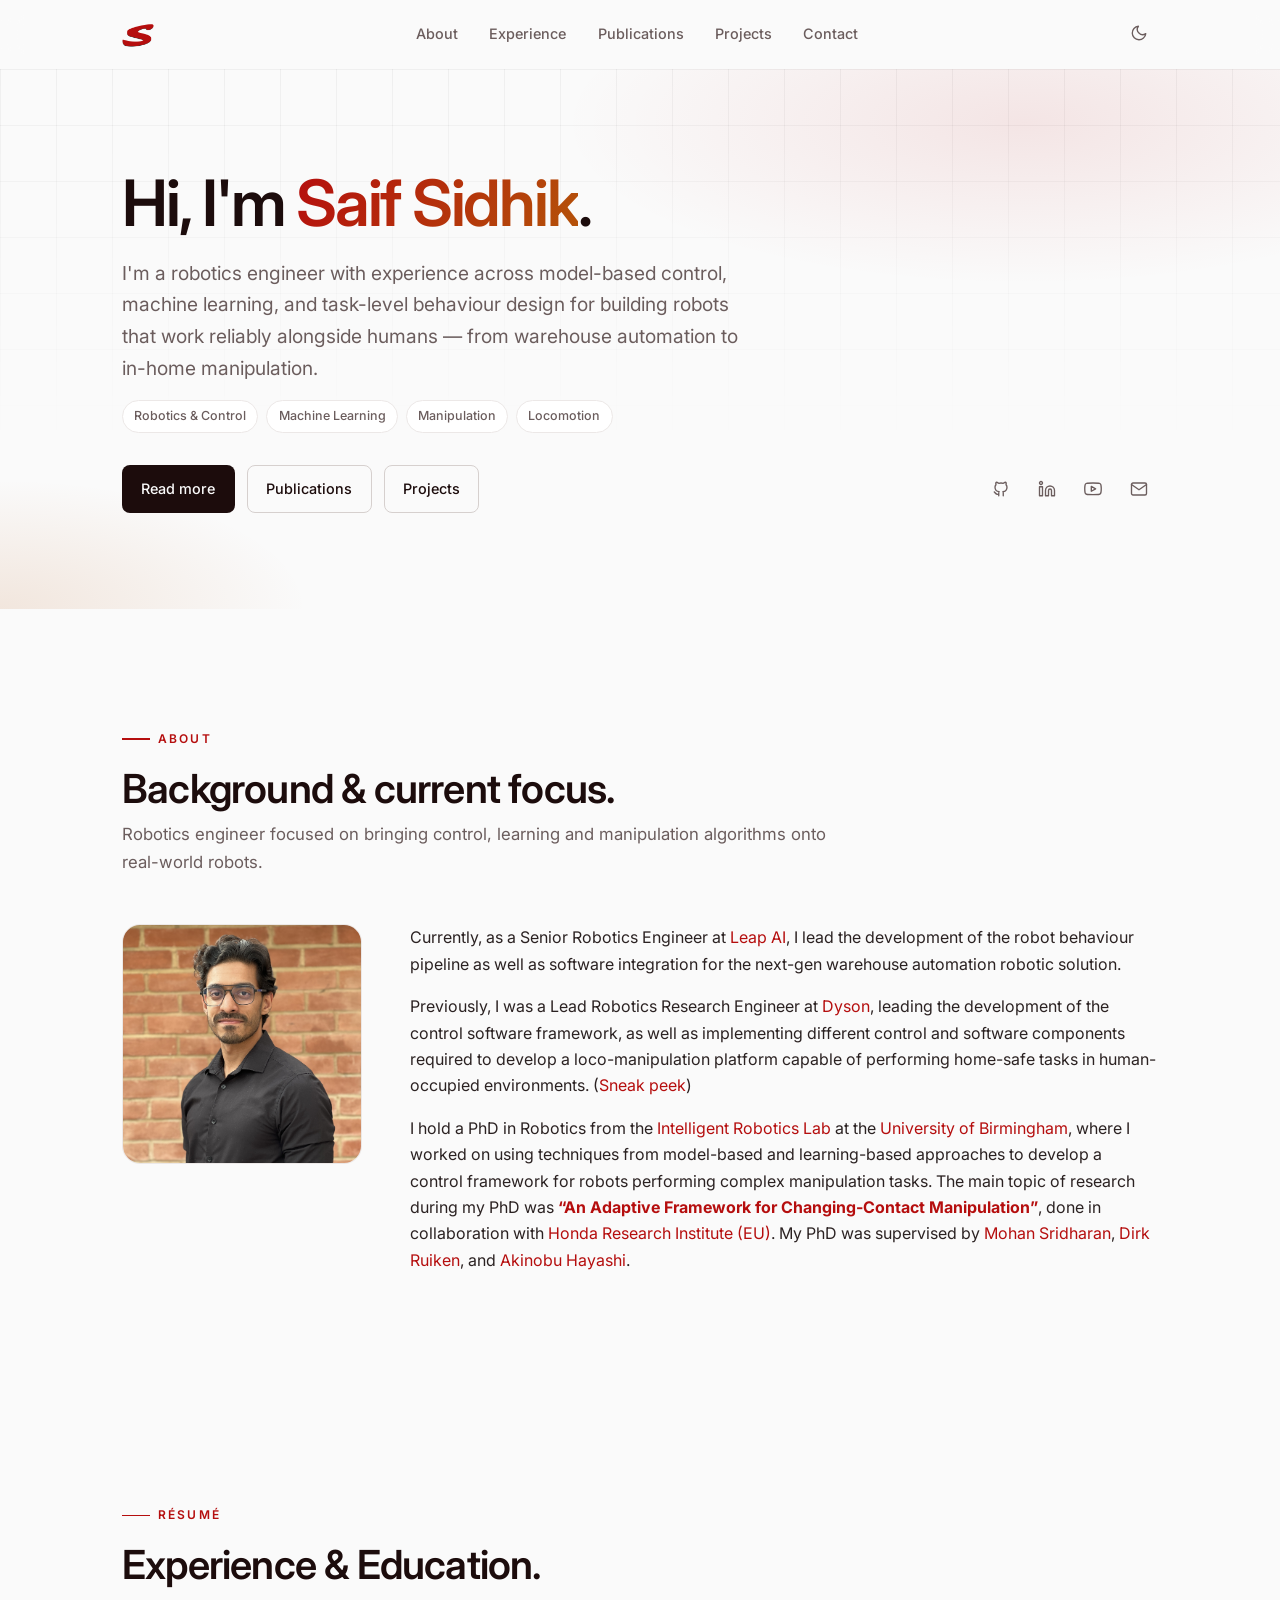
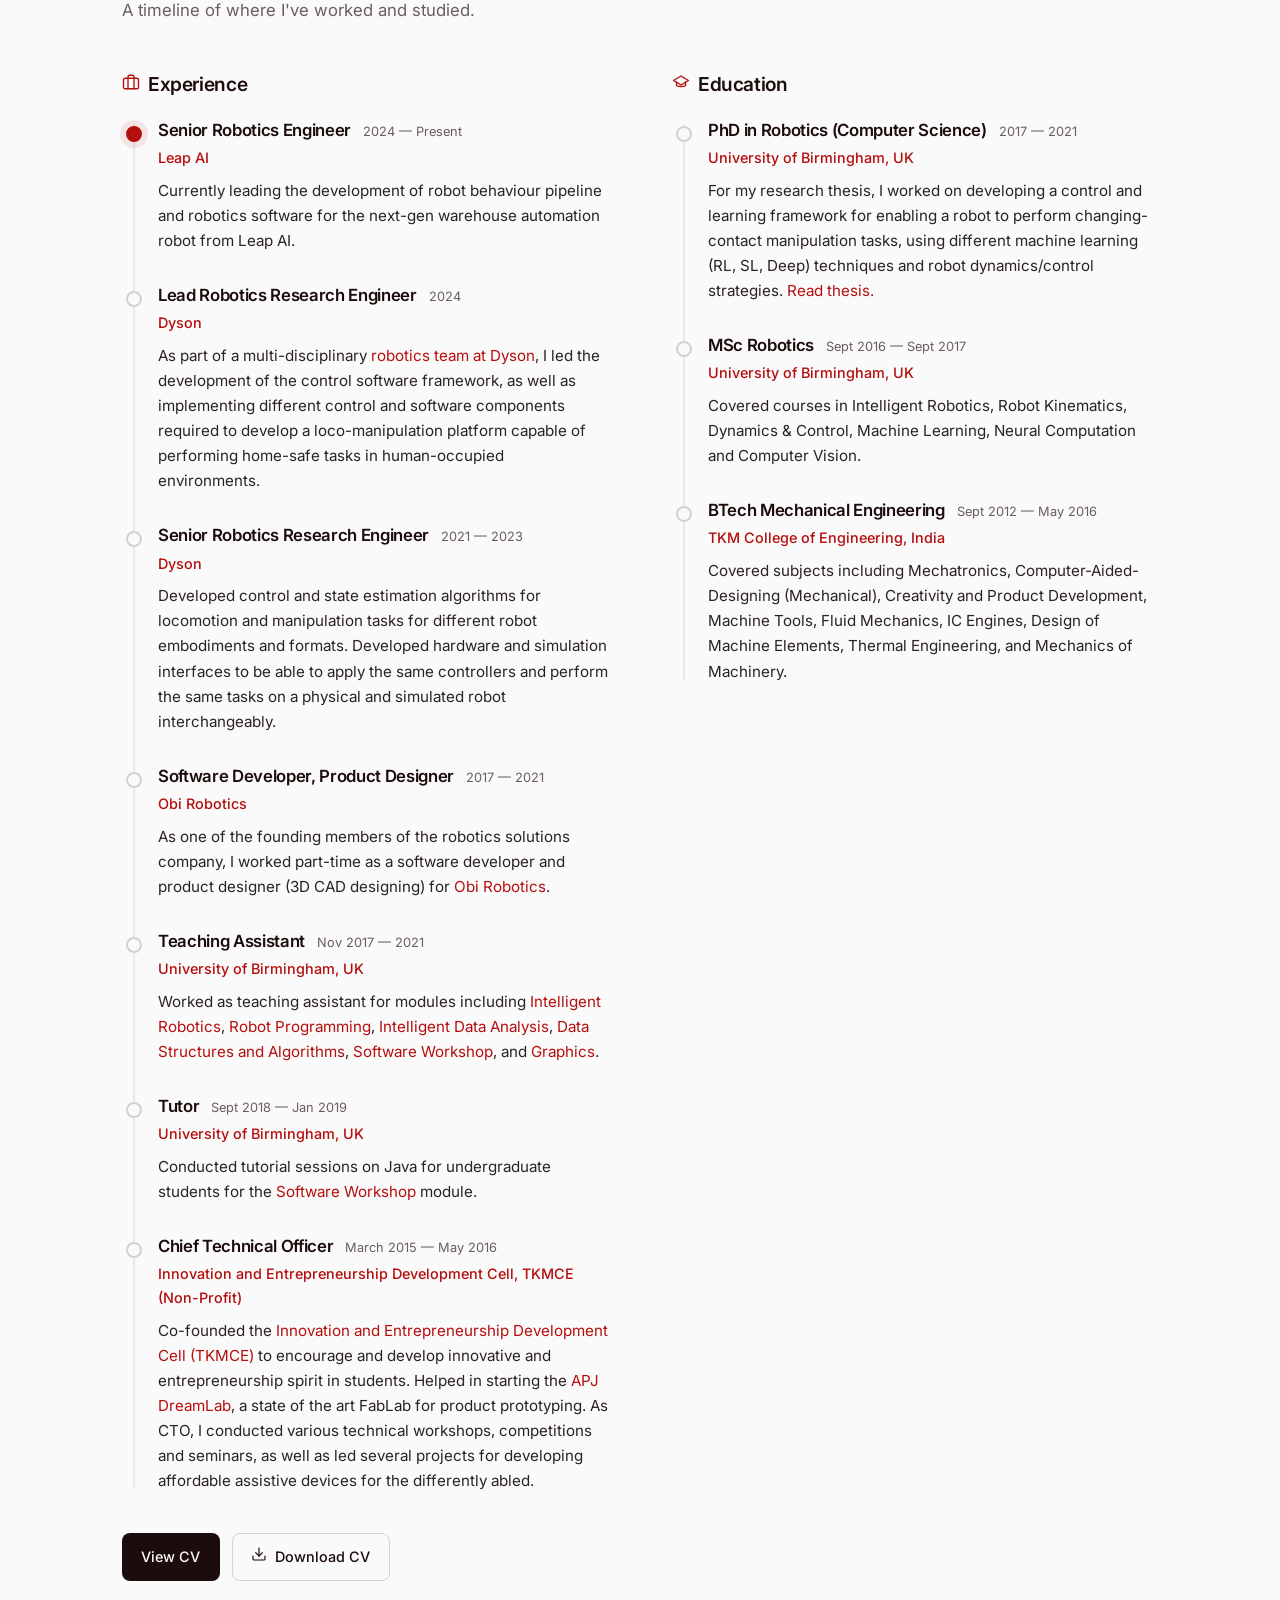
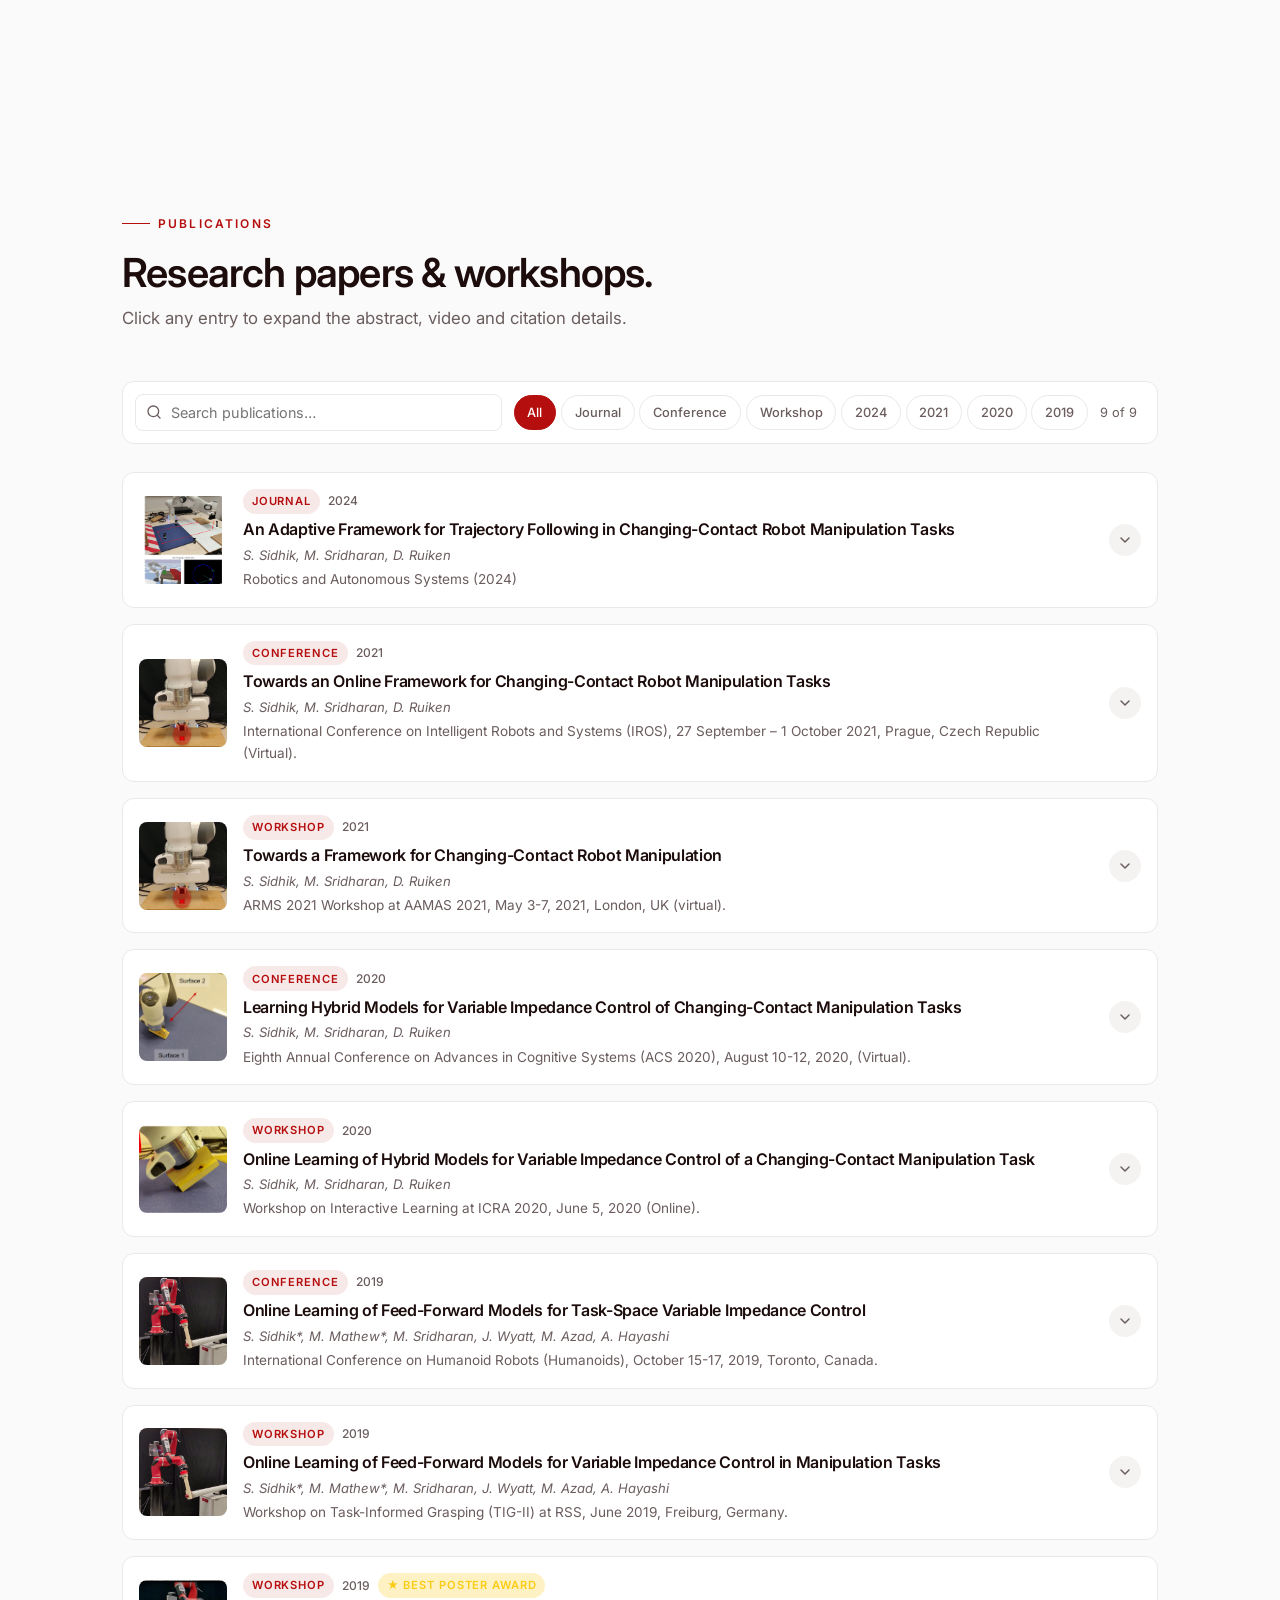
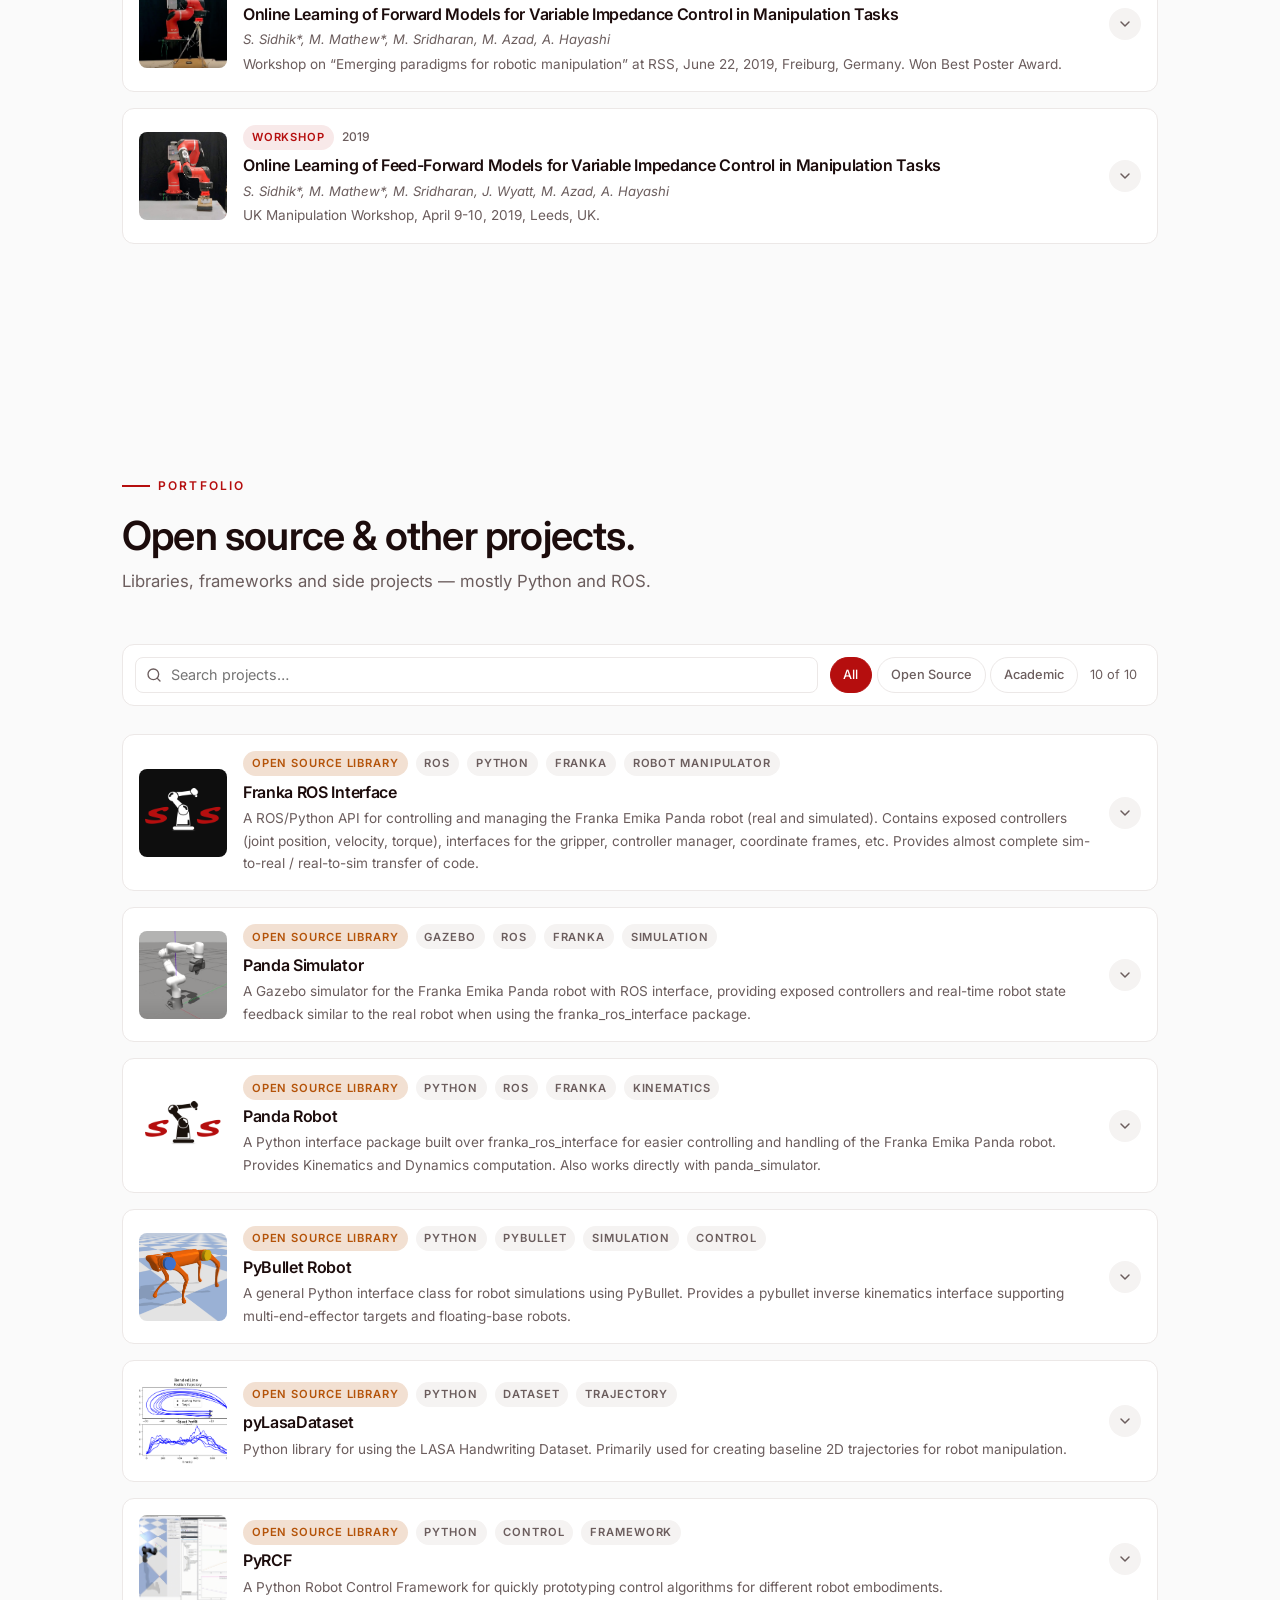
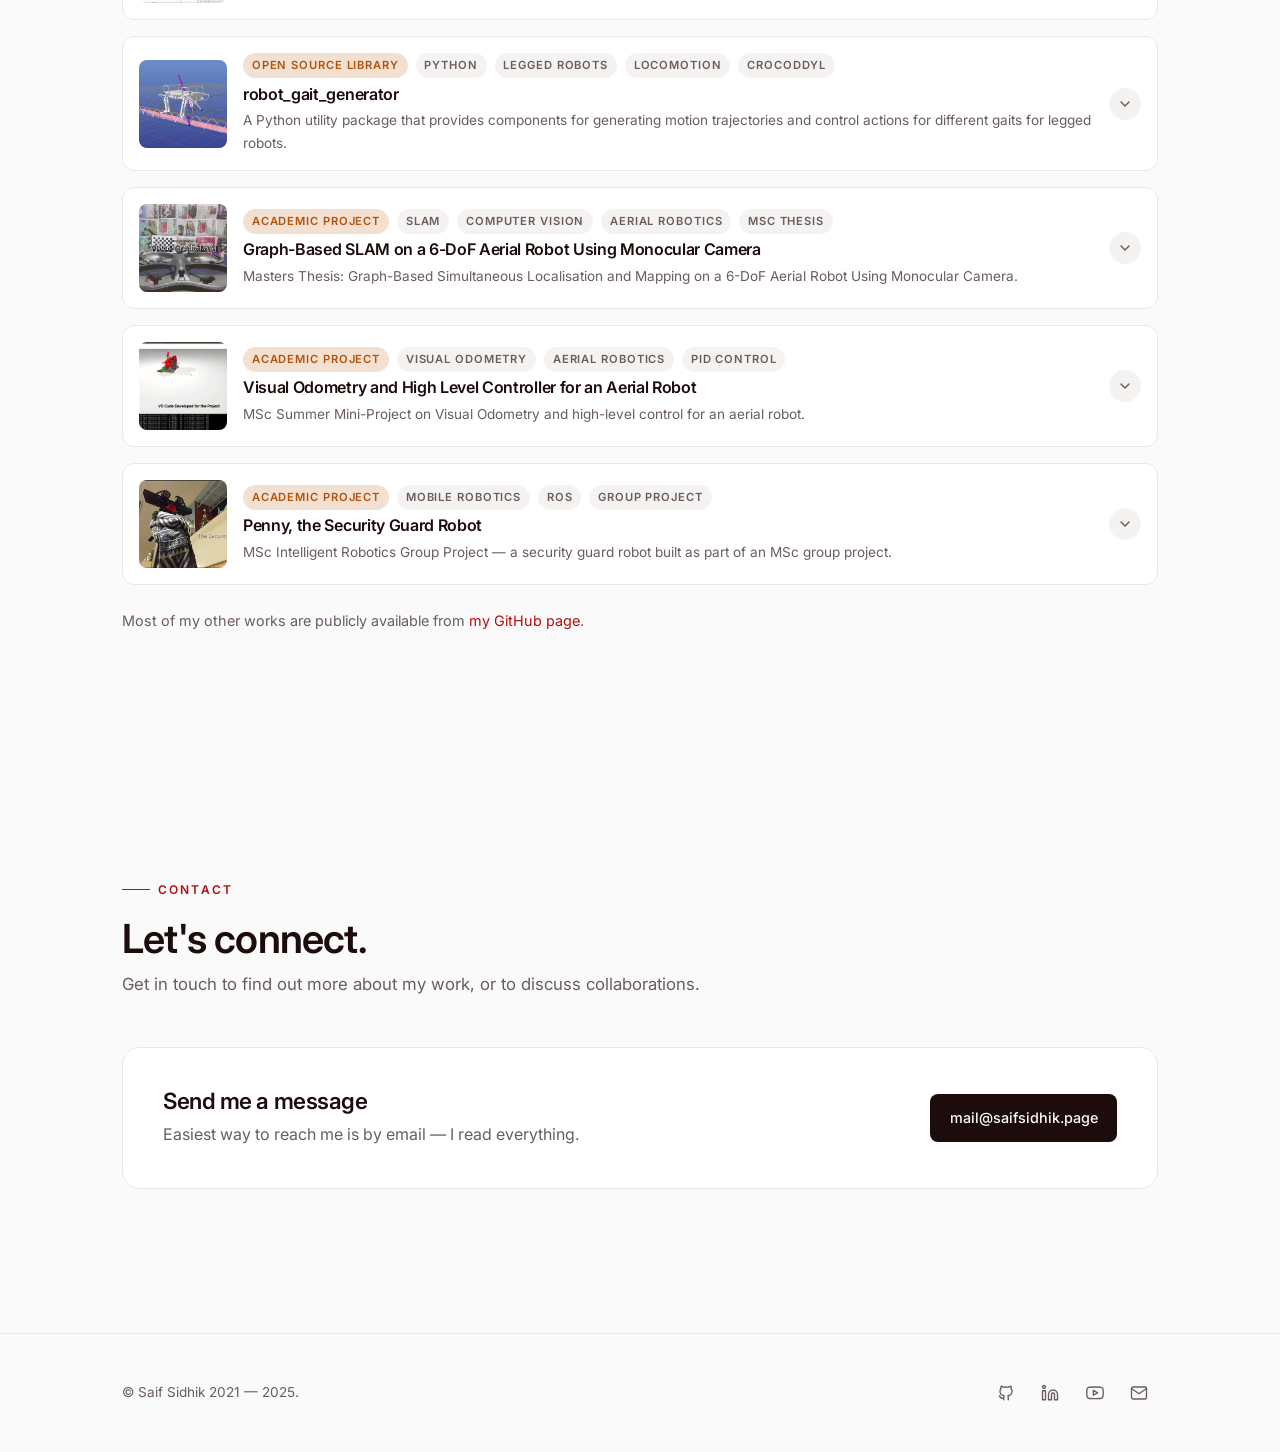
==== commit 8d2c15cc: "fix logo and update intro text etc." ====
--- a/public/index.html
+++ b/public/index.html
@@ -1,12 +1,12 @@
 <!doctype html>
-<html lang="en" data-theme>
+<html lang="en">
   <head>
     <meta charset="utf-8" />
     <meta name="viewport" content="width=device-width, initial-scale=1" />
     <title>Saif Sidhik</title>
     <meta name="description" content="Saif Sidhik — Robotics & Control, Machine Learning, Manipulation, Locomotion." />
     <meta name="author" content="Saif Sidhik" />
-    <meta name="color-scheme" content="dark light" />
+    <meta name="color-scheme" content="light dark" />
     <link rel="icon" type="image/png" href="images/logo_s_transparent.png" />
 
     <!-- Open Graph -->
@@ -46,9 +46,8 @@
     <!-- ============= Navbar ============= -->
     <header class="nav" id="mainNav">
       <div class="container nav__inner">
-        <a href="#top" class="nav__brand" id="brandLink">
-          <span class="nav__brand-mark">S</span>
-          <span id="brandName">Saif</span>
+        <a href="#top" class="nav__brand" id="brandLink" aria-label="Home">
+          <img class="nav__brand-mark" src="images/logo_s_transparent.png" alt="Saif Sidhik" />
         </a>
 
         <nav aria-label="Primary">
@@ -89,7 +88,6 @@
       <section id="top" class="hero">
         <div class="hero__grid" aria-hidden="true"></div>
         <div class="container hero__inner">
-          <span class="hero__status">Available — currently at Leap AI</span>
           <h1 id="heroName">Hi, I'm <span class="accent">Saif Sidhik</span>.</h1>
           <p class="hero__lede" id="heroLede"></p>
           <ul class="hero__roles" id="heroRoles"></ul>
--- a/public/css/style.css
+++ b/public/css/style.css
@@ -74,40 +74,43 @@
   --shadow-sm: 0 1px 2px rgba(0, 0, 0, 0.05);
   --shadow-md: 0 4px 24px rgba(0, 0, 0, 0.06);
 
-  /* Dark (default) */
-  --color-bg: #0b0d12;
-  --color-bg-elev: #11141c;
-  --color-surface: #161a24;
-  --color-surface-2: #1c2230;
-  --color-border: #242a37;
-  --color-border-strong: #323a4c;
-  --color-text: #d8dce5;
-  --color-text-muted: #8e95a4;
-  --color-heading: #f2f4f8;
-  --color-accent: #7dd3fc;
-  --color-accent-strong: #38bdf8;
-  --color-accent-soft: rgba(125, 211, 252, 0.14);
-  --color-warm: #fb923c;
-  --color-success: #34d399;
-  --grid-line: rgba(255, 255, 255, 0.04);
-}
-
-:root[data-theme="light"] {
+  /* Light (default) — your original crimson on a warm-neutral light surface */
   --color-bg: #fafafa;
   --color-bg-elev: #ffffff;
   --color-surface: #ffffff;
-  --color-surface-2: #f4f5f8;
-  --color-border: #e6e8ee;
-  --color-border-strong: #d2d5dd;
-  --color-text: #25282f;
-  --color-text-muted: #5b6371;
-  --color-heading: #0b0d12;
-  --color-accent: #0284c7;
-  --color-accent-strong: #0369a1;
-  --color-accent-soft: rgba(2, 132, 199, 0.1);
-  --color-warm: #d97706;
-  --grid-line: rgba(0, 0, 0, 0.04);
-  --shadow-md: 0 4px 24px rgba(15, 23, 42, 0.06);
+  --color-surface-2: #f5f3f2;
+  --color-border: #ece8e7;
+  --color-border-strong: #d6d0ce;
+  --color-text: #2b2222;
+  --color-text-muted: #6b5d5d;
+  --color-heading: #1c0c0c;
+  --color-accent: #b50e0e;
+  --color-accent-strong: #8a0808;
+  --color-accent-soft: rgba(181, 14, 14, 0.09);
+  --color-warm: #b45309;
+  --color-success: #15803d;
+  --color-on-accent: #ffffff;
+  --grid-line: rgba(0, 0, 0, 0.045);
+  --shadow-md: 0 4px 24px rgba(60, 20, 20, 0.07);
+}
+
+:root[data-theme="dark"] {
+  --color-bg: #0c0a0b;
+  --color-bg-elev: #131012;
+  --color-surface: #1a1517;
+  --color-surface-2: #221c1f;
+  --color-border: #2b2326;
+  --color-border-strong: #3a2f33;
+  --color-text: #e4dcdc;
+  --color-text-muted: #9e9296;
+  --color-heading: #f7eeee;
+  --color-accent: #ef4444;
+  --color-accent-strong: #f87171;
+  --color-accent-soft: rgba(239, 68, 68, 0.14);
+  --color-warm: #f59e0b;
+  --color-success: #34d399;
+  --color-on-accent: #ffffff;
+  --grid-line: rgba(255, 255, 255, 0.035);
 }
 
 /* ---------- Containers / Layout ---------- */
@@ -196,15 +199,10 @@
 }
 
 .nav__brand-mark {
-  width: 28px;
-  height: 28px;
-  border-radius: 7px;
-  background: linear-gradient(135deg, var(--color-accent), var(--color-warm));
-  display: grid;
-  place-items: center;
-  color: #0b0d12;
-  font-weight: 800;
-  font-size: 0.85rem;
+  width: 32px;
+  height: 32px;
+  object-fit: contain;
+  display: block;
 }
 
 .nav__links {
@@ -261,9 +259,10 @@
   height: 18px;
 }
 
-#themeToggle .icon-moon { display: none; }
-:root[data-theme="light"] #themeToggle .icon-sun { display: none; }
-:root[data-theme="light"] #themeToggle .icon-moon { display: block; }
+/* Light is default → show moon (click → dark). Dark theme → show sun. */
+#themeToggle .icon-sun { display: none; }
+:root[data-theme="dark"] #themeToggle .icon-sun { display: block; }
+:root[data-theme="dark"] #themeToggle .icon-moon { display: none; }
 
 /* Mobile nav */
 .nav__mobile-toggle {
@@ -332,28 +331,6 @@
   z-index: 1;
 }
 
-.hero__status {
-  display: inline-flex;
-  align-items: center;
-  gap: 0.55rem;
-  padding: 0.4rem 0.75rem;
-  border-radius: 999px;
-  background: var(--color-surface);
-  border: 1px solid var(--color-border);
-  font-size: 0.8rem;
-  color: var(--color-text-muted);
-  margin-bottom: 1.5rem;
-}
-
-.hero__status::before {
-  content: "";
-  width: 7px;
-  height: 7px;
-  border-radius: 50%;
-  background: var(--color-success);
-  box-shadow: 0 0 0 4px color-mix(in srgb, var(--color-success) 25%, transparent);
-}
-
 .hero h1 {
   font-size: clamp(2.4rem, 6vw, 4rem);
   letter-spacing: -0.035em;
@@ -428,7 +405,7 @@
 
 .btn-primary:hover {
   background: var(--color-accent);
-  color: #0b0d12;
+  color: var(--color-on-accent);
 }
 
 .btn-ghost {
@@ -569,7 +546,7 @@
 
 .chip.is-active {
   background: var(--color-accent);
-  color: #0b0d12;
+  color: var(--color-on-accent);
   border-color: var(--color-accent);
 }
 
@@ -722,7 +699,7 @@
 .card.is-open .card__chevron {
   transform: rotate(180deg);
   background: var(--color-accent);
-  color: #0b0d12;
+  color: var(--color-on-accent);
 }
 
 .card__chevron svg {
@@ -1053,7 +1030,7 @@
   width: 42px;
   height: 42px;
   background: var(--color-accent);
-  color: #0b0d12;
+  color: var(--color-on-accent);
   border: 0;
   border-radius: 50%;
   display: grid;
@@ -1085,7 +1062,7 @@
   left: 1rem;
   z-index: 100;
   background: var(--color-accent);
-  color: #0b0d12;
+  color: var(--color-on-accent);
   padding: 0.5rem 0.85rem;
   border-radius: var(--radius-sm);
   text-decoration: none;
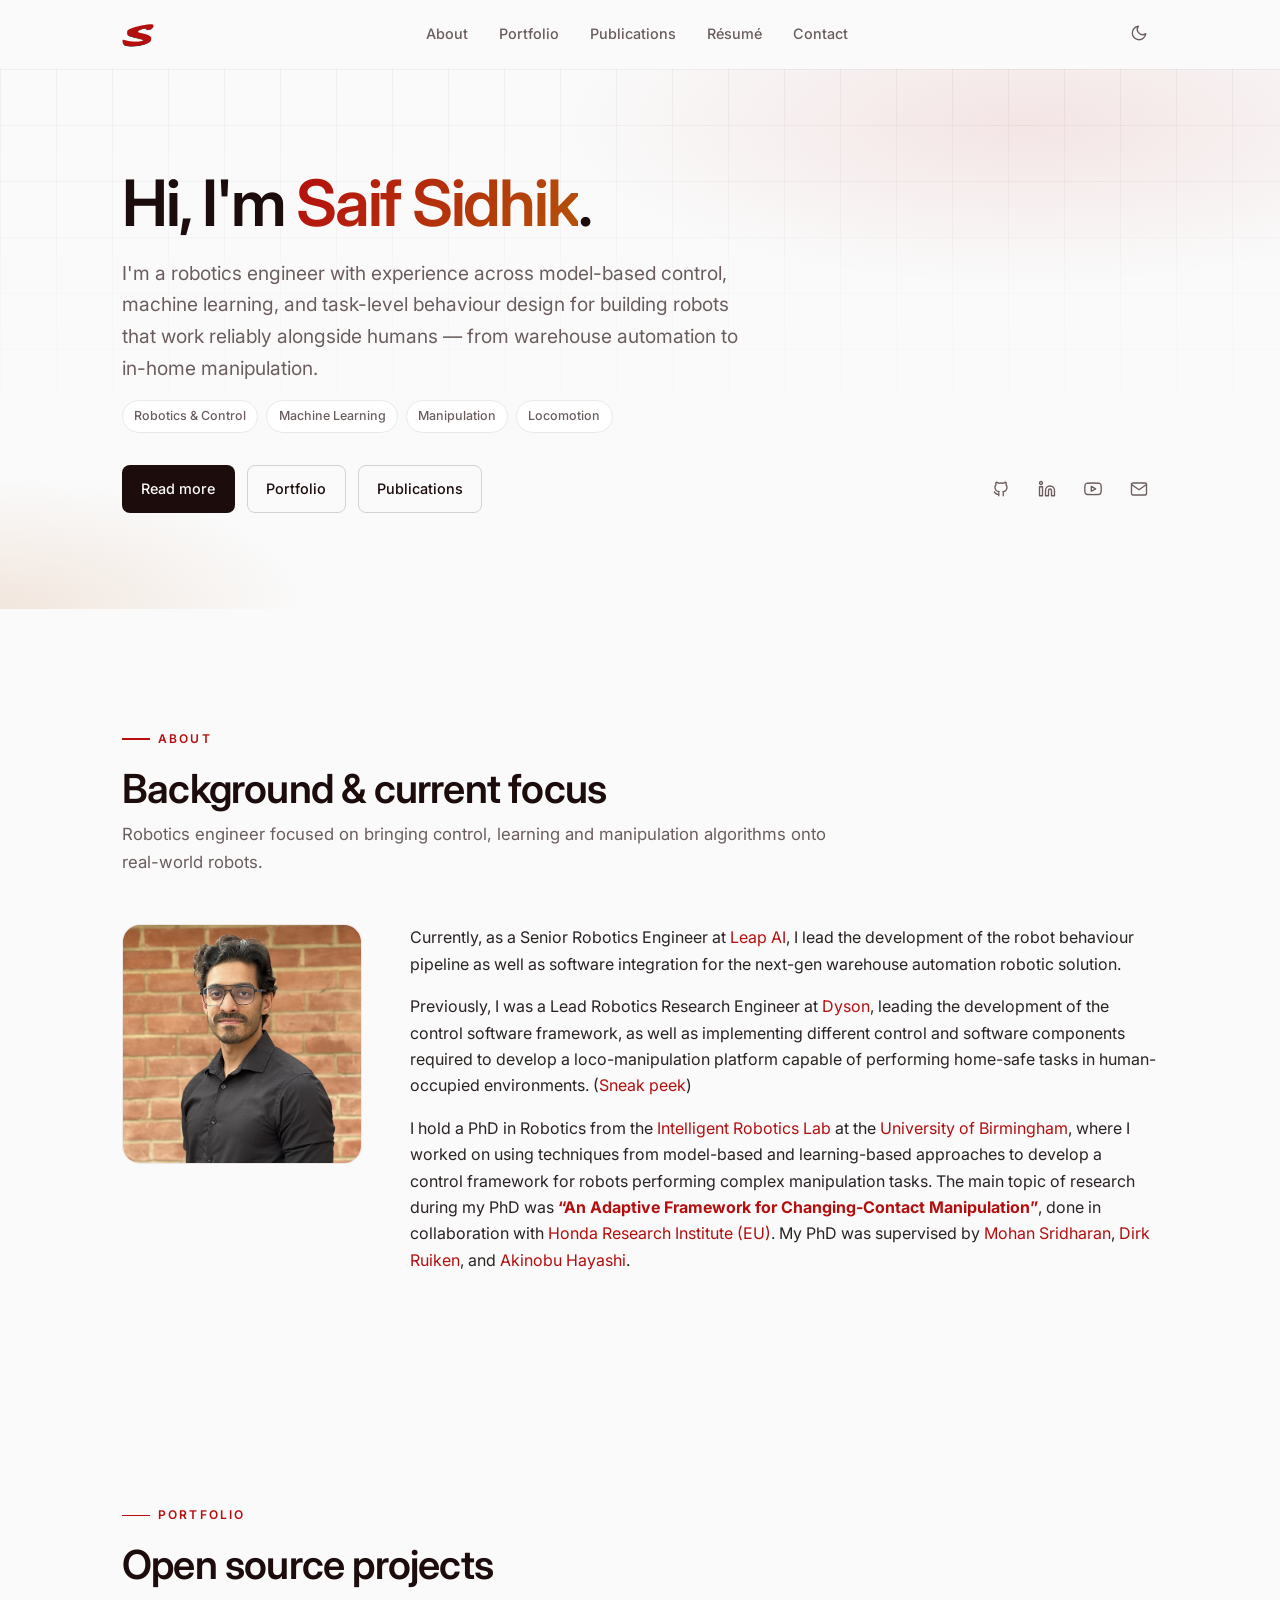
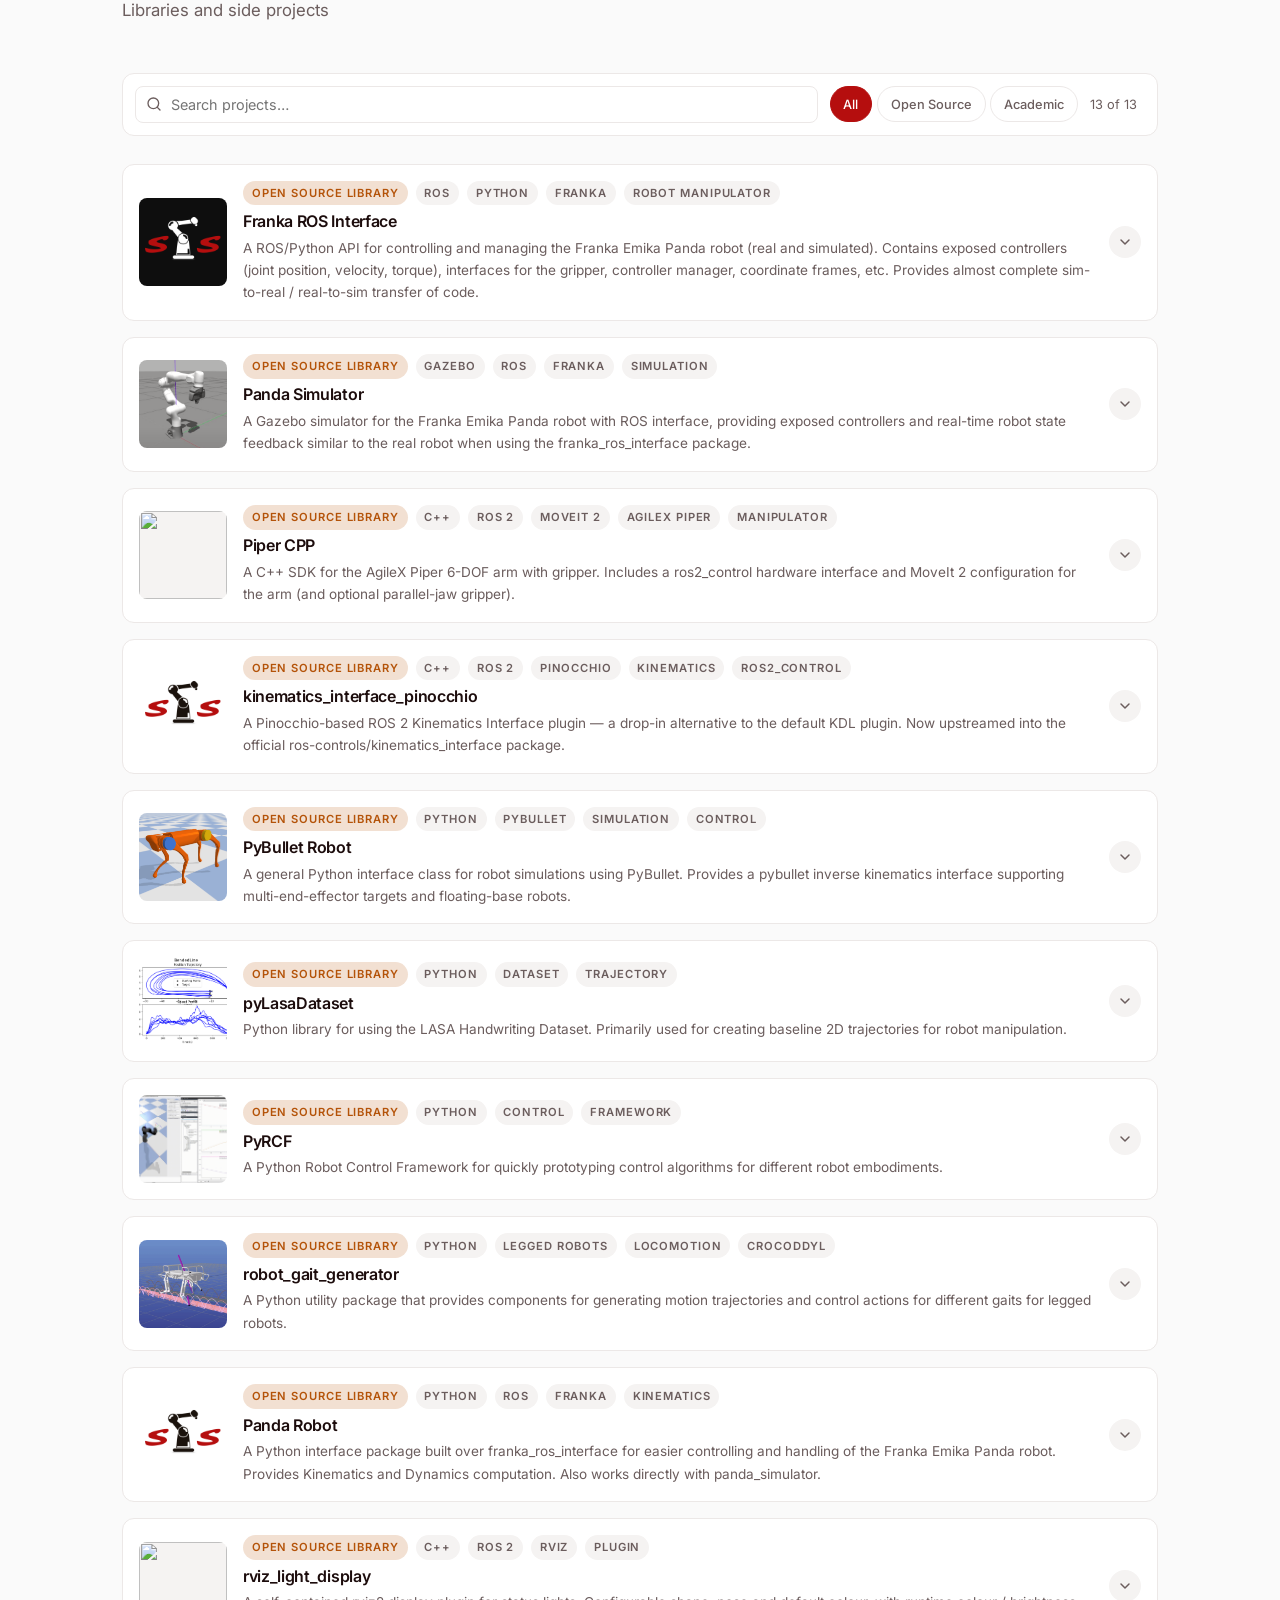
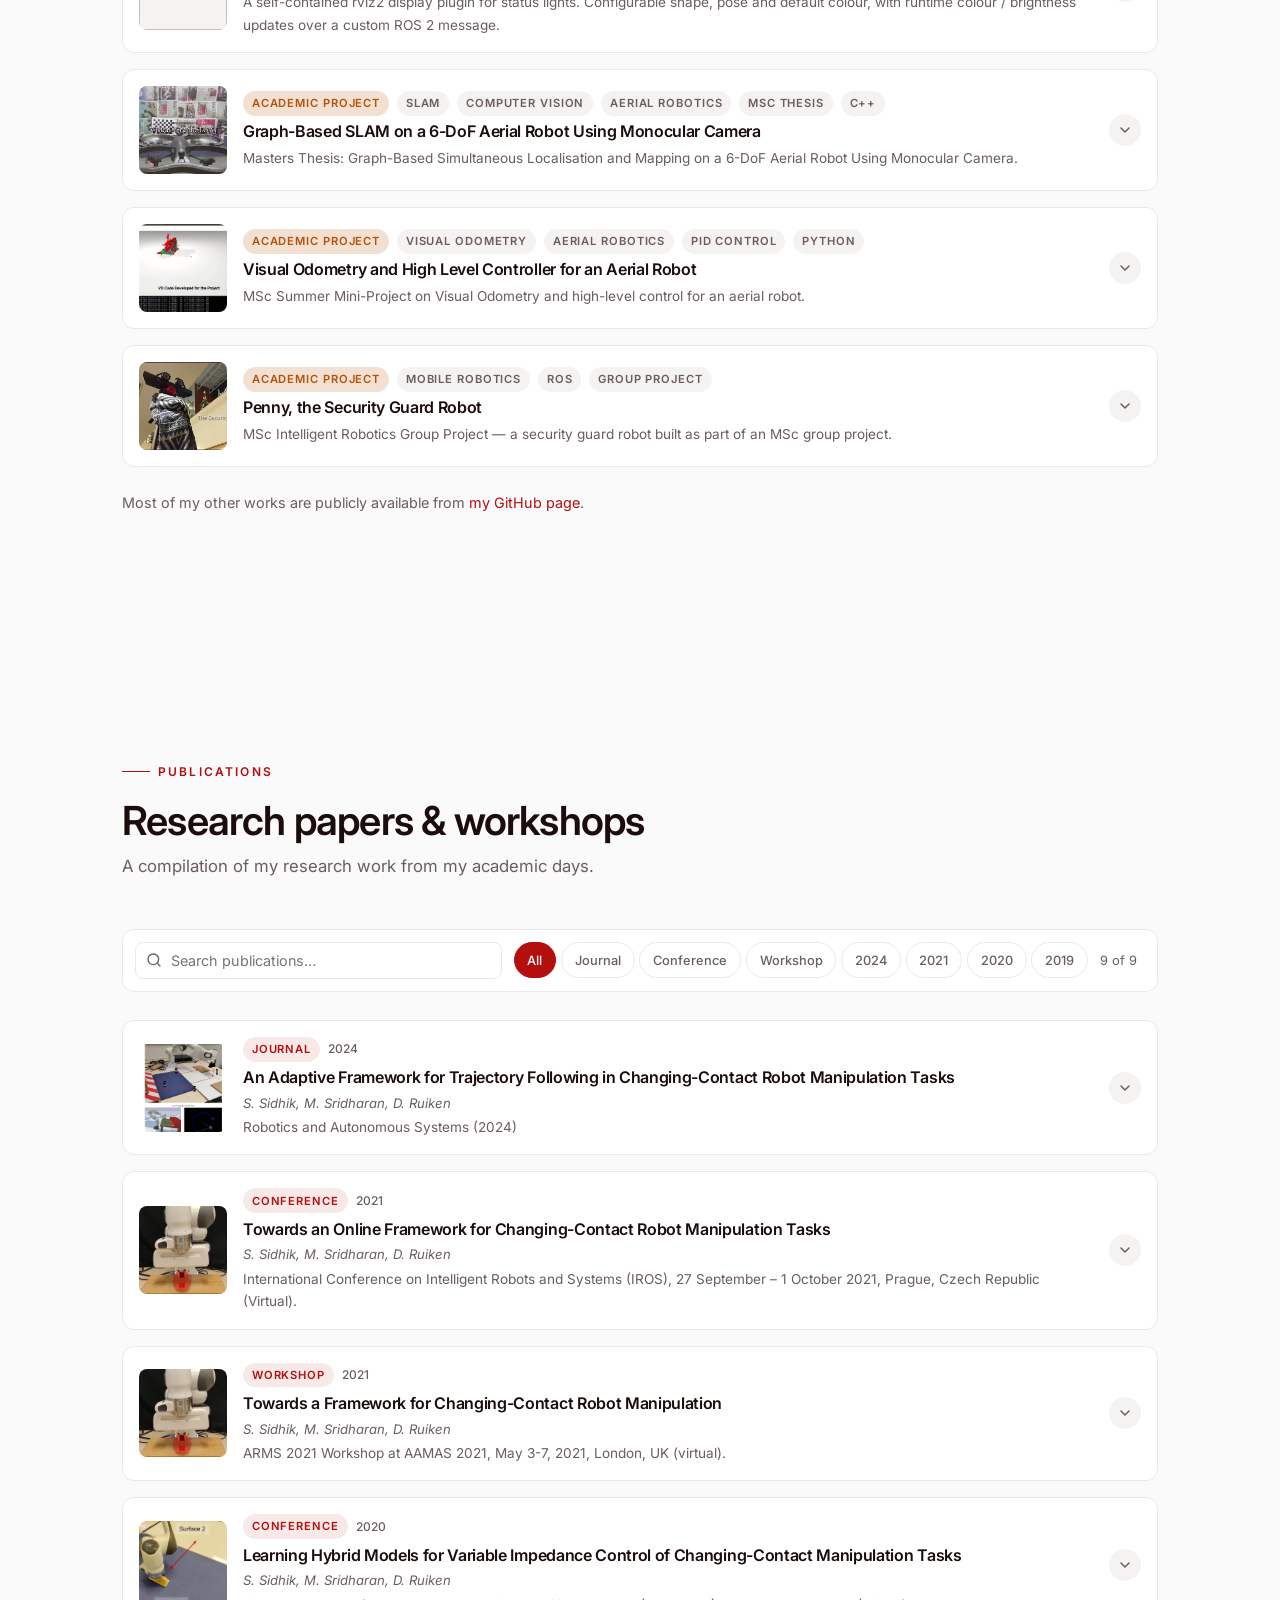
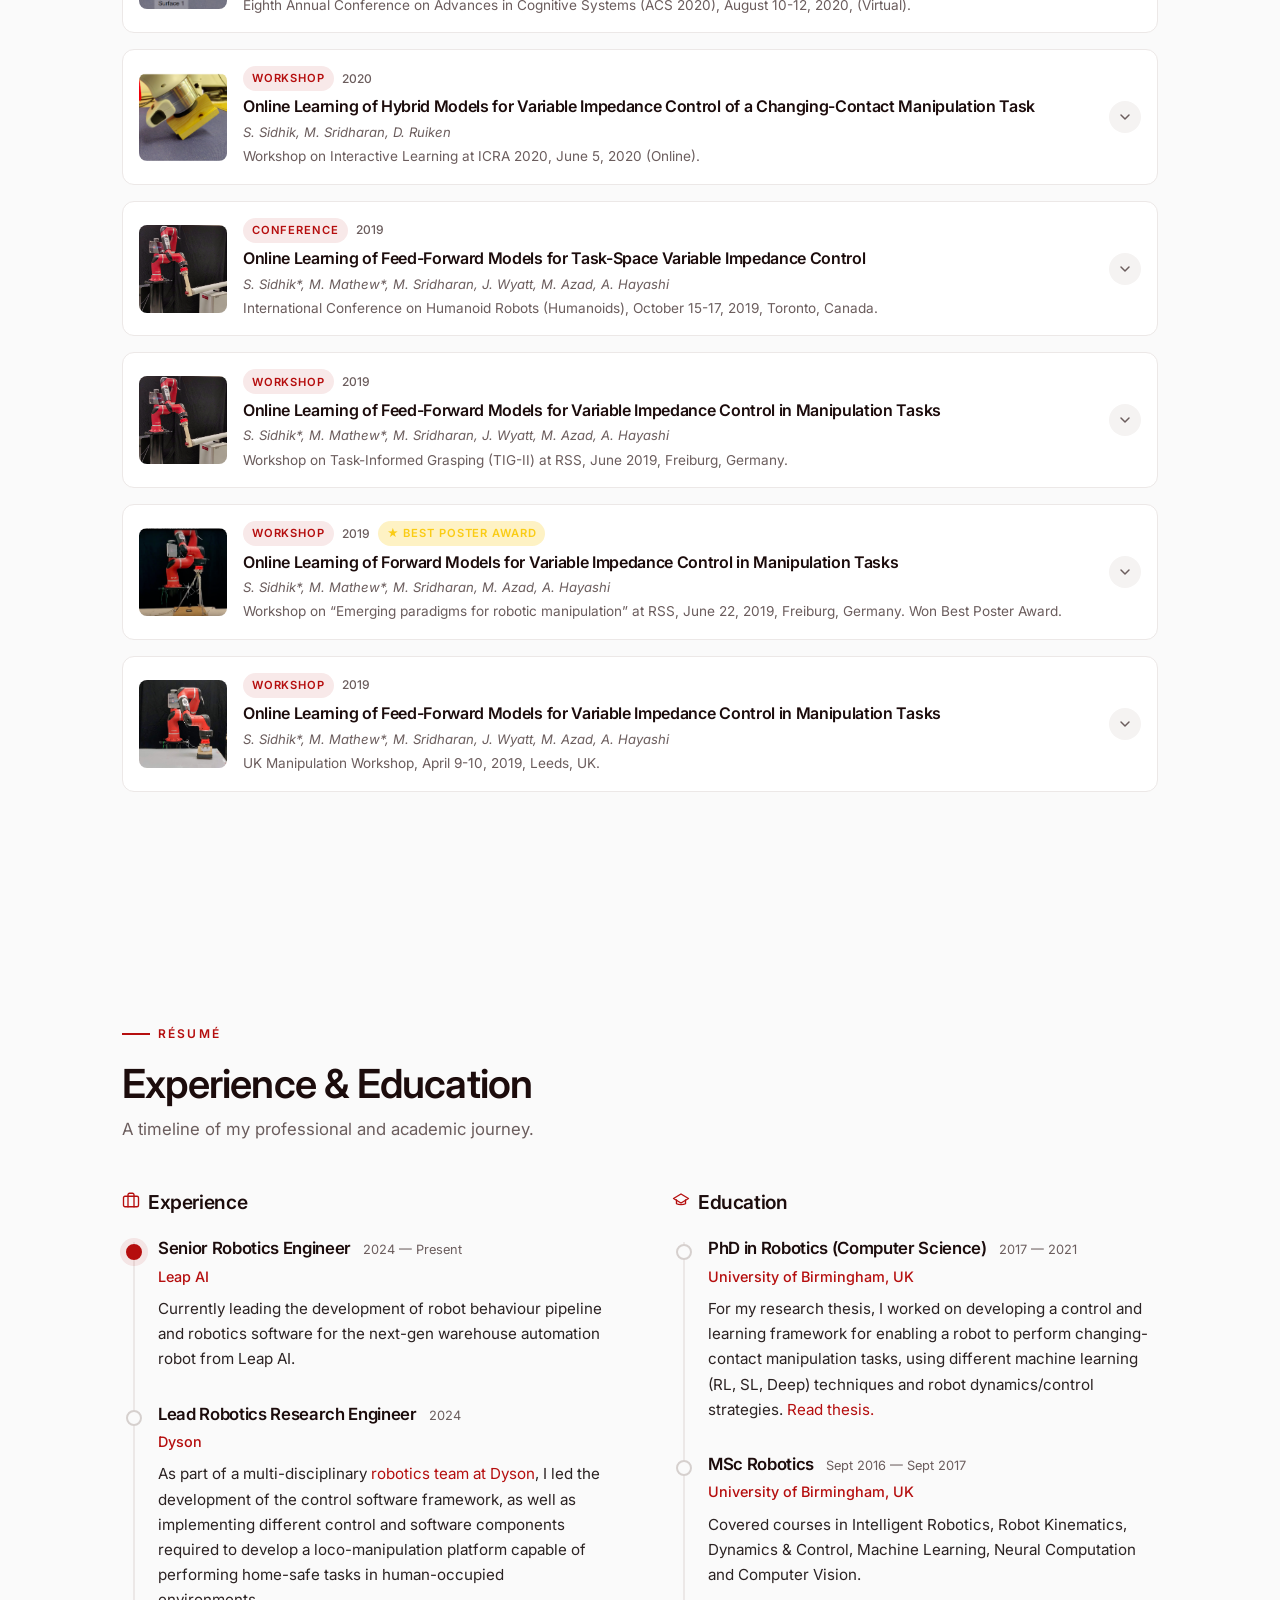
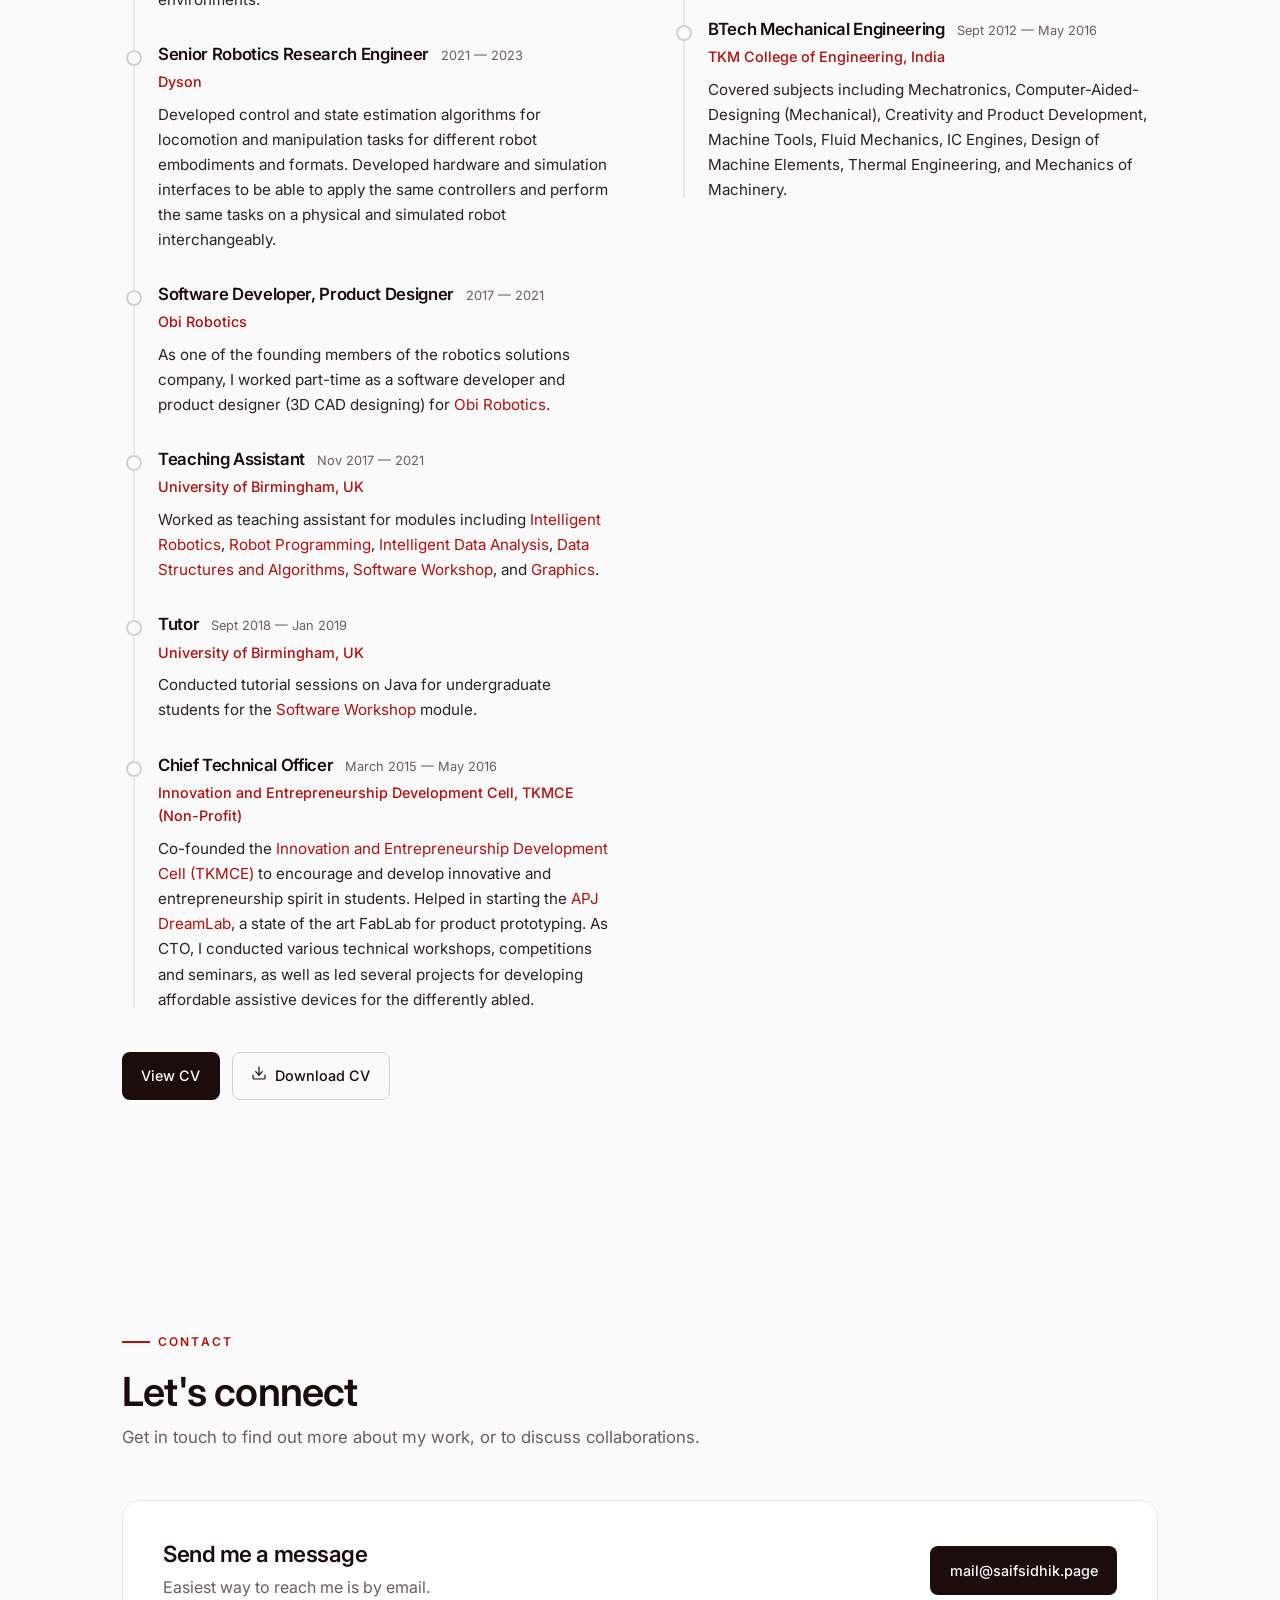
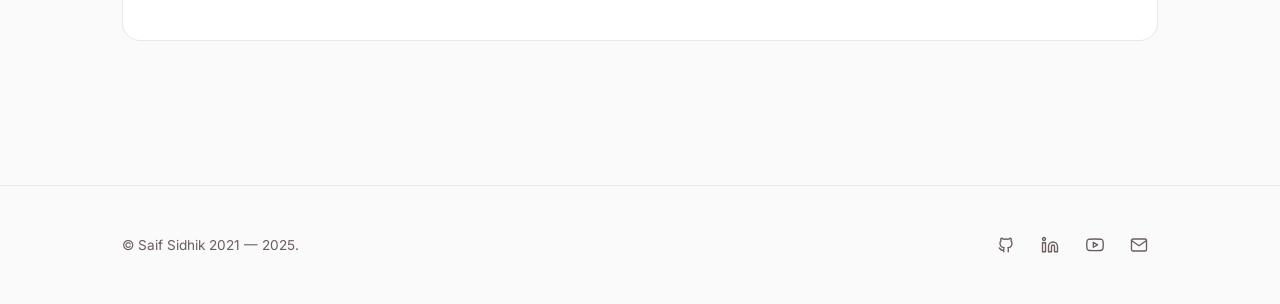
==== commit 47b6654f: "add new projects; update some info text" ====
--- a/public/index.html
+++ b/public/index.html
@@ -4,7 +4,7 @@
     <meta charset="utf-8" />
     <meta name="viewport" content="width=device-width, initial-scale=1" />
     <title>Saif Sidhik</title>
-    <meta name="description" content="Saif Sidhik — Robotics & Control, Machine Learning, Manipulation, Locomotion." />
+    <meta name="description" content="Saif Sidhik -- Robotics & Control, Machine Learning, Manipulation, Locomotion." />
     <meta name="author" content="Saif Sidhik" />
     <meta name="color-scheme" content="light dark" />
     <link rel="icon" type="image/png" href="images/logo_s_transparent.png" />
@@ -53,9 +53,9 @@
         <nav aria-label="Primary">
           <ul class="nav__links" id="navLinks">
             <li><a href="#about">About</a></li>
-            <li><a href="#experience">Experience</a></li>
+            <li><a href="#projects">Portfolio</a></li>
             <li><a href="#publications">Publications</a></li>
-            <li><a href="#projects">Projects</a></li>
+            <li><a href="#experience">Résumé</a></li>
             <li><a href="#contact">Contact</a></li>
           </ul>
         </nav>
@@ -93,8 +93,8 @@
           <ul class="hero__roles" id="heroRoles"></ul>
           <div class="hero__actions">
             <a class="btn btn-primary" href="#about">Read more</a>
+            <a class="btn btn-ghost" href="#projects">Portfolio</a>
             <a class="btn btn-ghost" href="#publications">Publications</a>
-            <a class="btn btn-ghost" href="#projects">Projects</a>
             <div class="hero__social" id="heroSocial"></div>
           </div>
         </div>
@@ -105,7 +105,7 @@
         <div class="container">
           <header class="section-head">
             <span class="eyebrow">About</span>
-            <h2>Background &amp; current focus.</h2>
+            <h2>Background &amp; current focus</h2>
             <p>Robotics engineer focused on bringing control, learning and manipulation algorithms onto real-world robots.</p>
           </header>
           <div class="about__grid">
@@ -116,29 +116,29 @@
       </section>
 
       <!-- ============= Experience & Education ============= -->
-      <section id="experience">
-        <div class="container">
-          <header class="section-head">
-            <span class="eyebrow">Résumé</span>
-            <h2>Experience &amp; Education.</h2>
-            <p>A timeline of where I've worked and studied.</p>
-          </header>
-
-          <div class="resume__split">
-            <div>
-              <h3><span data-icon="briefcase"></span> Experience</h3>
-              <ol class="timeline" id="experienceTimeline"></ol>
-            </div>
-            <div>
-              <h3><span data-icon="cap"></span> Education</h3>
-              <ol class="timeline" id="educationTimeline"></ol>
-            </div>
-          </div>
-
-          <div class="hero__actions" style="margin-top:2.5rem">
-            <a class="btn btn-primary" id="cvView" href="cv.html" target="_blank" rel="noopener">View CV</a>
-            <a class="btn btn-ghost" id="cvDownload" href="#" download><span data-icon="download"></span> Download CV</a>
-          </div>
+      <section id="projects">
+        <div class="container">
+          <header class="section-head">
+            <span class="eyebrow">Portfolio</span>
+            <h2>Open source projects</h2>
+            <p>Libraries and side projects</p>
+          </header>
+
+          <div class="toolbar">
+            <label class="toolbar__search" aria-label="Search projects">
+              <span data-icon="search"></span>
+              <input id="projectsSearch" type="search" placeholder="Search projects…" />
+            </label>
+            <div class="toolbar__filters" id="projectsFilters"></div>
+            <span class="toolbar__count" id="projectsCount"></span>
+          </div>
+
+          <ul class="card-list" id="projectsList"></ul>
+
+          <p style="margin-top:1.5rem;font-size:0.9rem;color:var(--color-text-muted)">
+            Most of my other works are publicly available from
+            <a href="http://www.github.com/justagist" target="_blank" rel="noopener">my GitHub page</a>.
+          </p>
         </div>
       </section>
 
@@ -147,8 +147,8 @@
         <div class="container">
           <header class="section-head">
             <span class="eyebrow">Publications</span>
-            <h2>Research papers &amp; workshops.</h2>
-            <p>Click any entry to expand the abstract, video and citation details.</p>
+            <h2>Research papers &amp; workshops</h2>
+            <p>A compilation of my research work from my academic days.</p>
           </header>
 
           <div class="toolbar">
@@ -164,30 +164,30 @@
         </div>
       </section>
 
-      <!-- ============= Projects ============= -->
-      <section id="projects">
-        <div class="container">
-          <header class="section-head">
-            <span class="eyebrow">Portfolio</span>
-            <h2>Open source &amp; other projects.</h2>
-            <p>Libraries, frameworks and side projects — mostly Python and ROS.</p>
-          </header>
-
-          <div class="toolbar">
-            <label class="toolbar__search" aria-label="Search projects">
-              <span data-icon="search"></span>
-              <input id="projectsSearch" type="search" placeholder="Search projects…" />
-            </label>
-            <div class="toolbar__filters" id="projectsFilters"></div>
-            <span class="toolbar__count" id="projectsCount"></span>
-          </div>
-
-          <ul class="card-list" id="projectsList"></ul>
-
-          <p style="margin-top:1.5rem;font-size:0.9rem;color:var(--color-text-muted)">
-            Most of my other works are publicly available from
-            <a href="http://www.github.com/justagist" target="_blank" rel="noopener">my GitHub page</a>.
-          </p>
+      <!-- ============= Résumé (Experience & Education) ============= -->
+      <section id="experience">
+        <div class="container">
+          <header class="section-head">
+            <span class="eyebrow">Résumé</span>
+            <h2>Experience &amp; Education</h2>
+            <p>A timeline of my professional and academic journey.</p>
+          </header>
+
+          <div class="resume__split">
+            <div>
+              <h3><span data-icon="briefcase"></span> Experience</h3>
+              <ol class="timeline" id="experienceTimeline"></ol>
+            </div>
+            <div>
+              <h3><span data-icon="cap"></span> Education</h3>
+              <ol class="timeline" id="educationTimeline"></ol>
+            </div>
+          </div>
+
+          <div class="hero__actions" style="margin-top:2.5rem">
+            <a class="btn btn-primary" id="cvView" href="cv.html" target="_blank" rel="noopener">View CV</a>
+            <a class="btn btn-ghost" id="cvDownload" href="#" download><span data-icon="download"></span> Download CV</a>
+          </div>
         </div>
       </section>
 
@@ -196,13 +196,13 @@
         <div class="container">
           <header class="section-head">
             <span class="eyebrow">Contact</span>
-            <h2>Let's connect.</h2>
+            <h2>Let's connect</h2>
             <p>Get in touch to find out more about my work, or to discuss collaborations.</p>
           </header>
           <div class="contact-card">
             <div class="contact-card__text">
               <h3>Send me a message</h3>
-              <p>Easiest way to reach me is by email — I read everything.</p>
+              <p>Easiest way to reach me is by email.</p>
             </div>
             <div class="contact-card__actions">
               <a id="contactEmail" class="btn btn-primary" href="mailto:mail@saifsidhik.page">
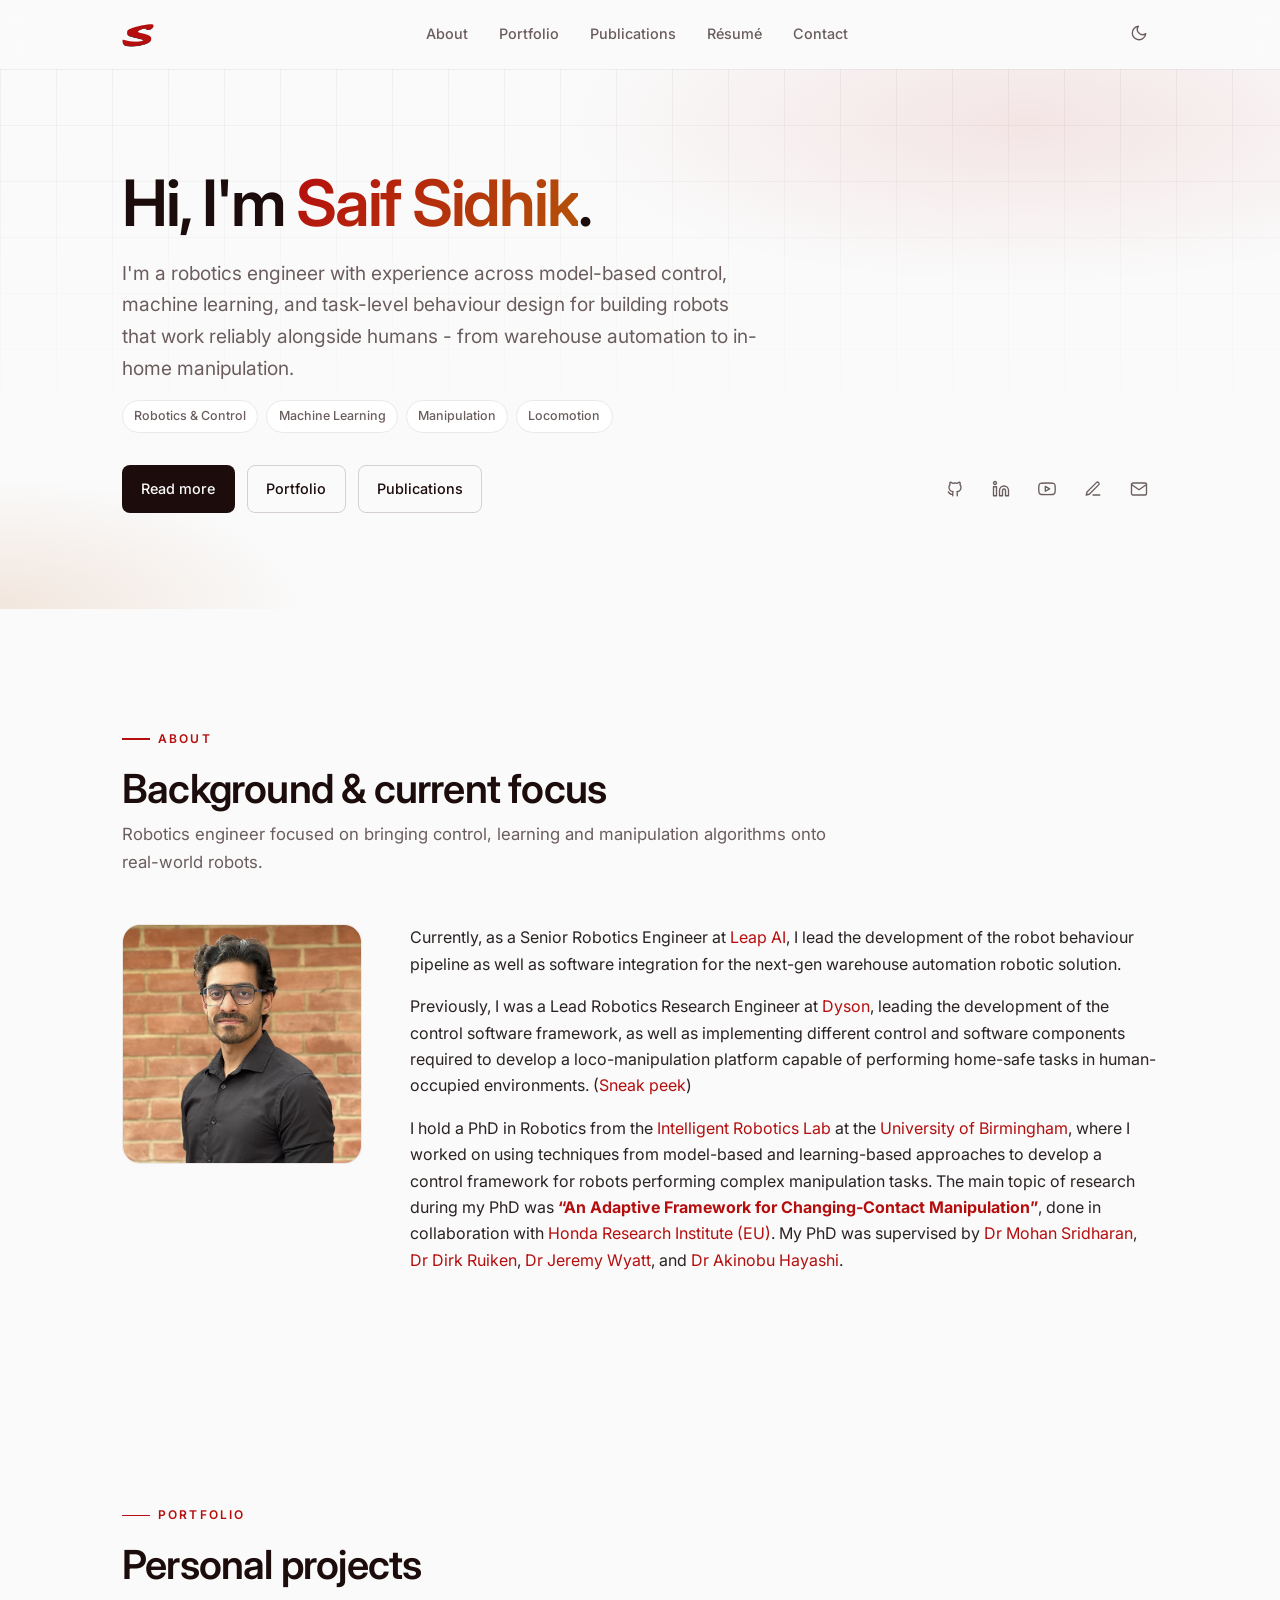
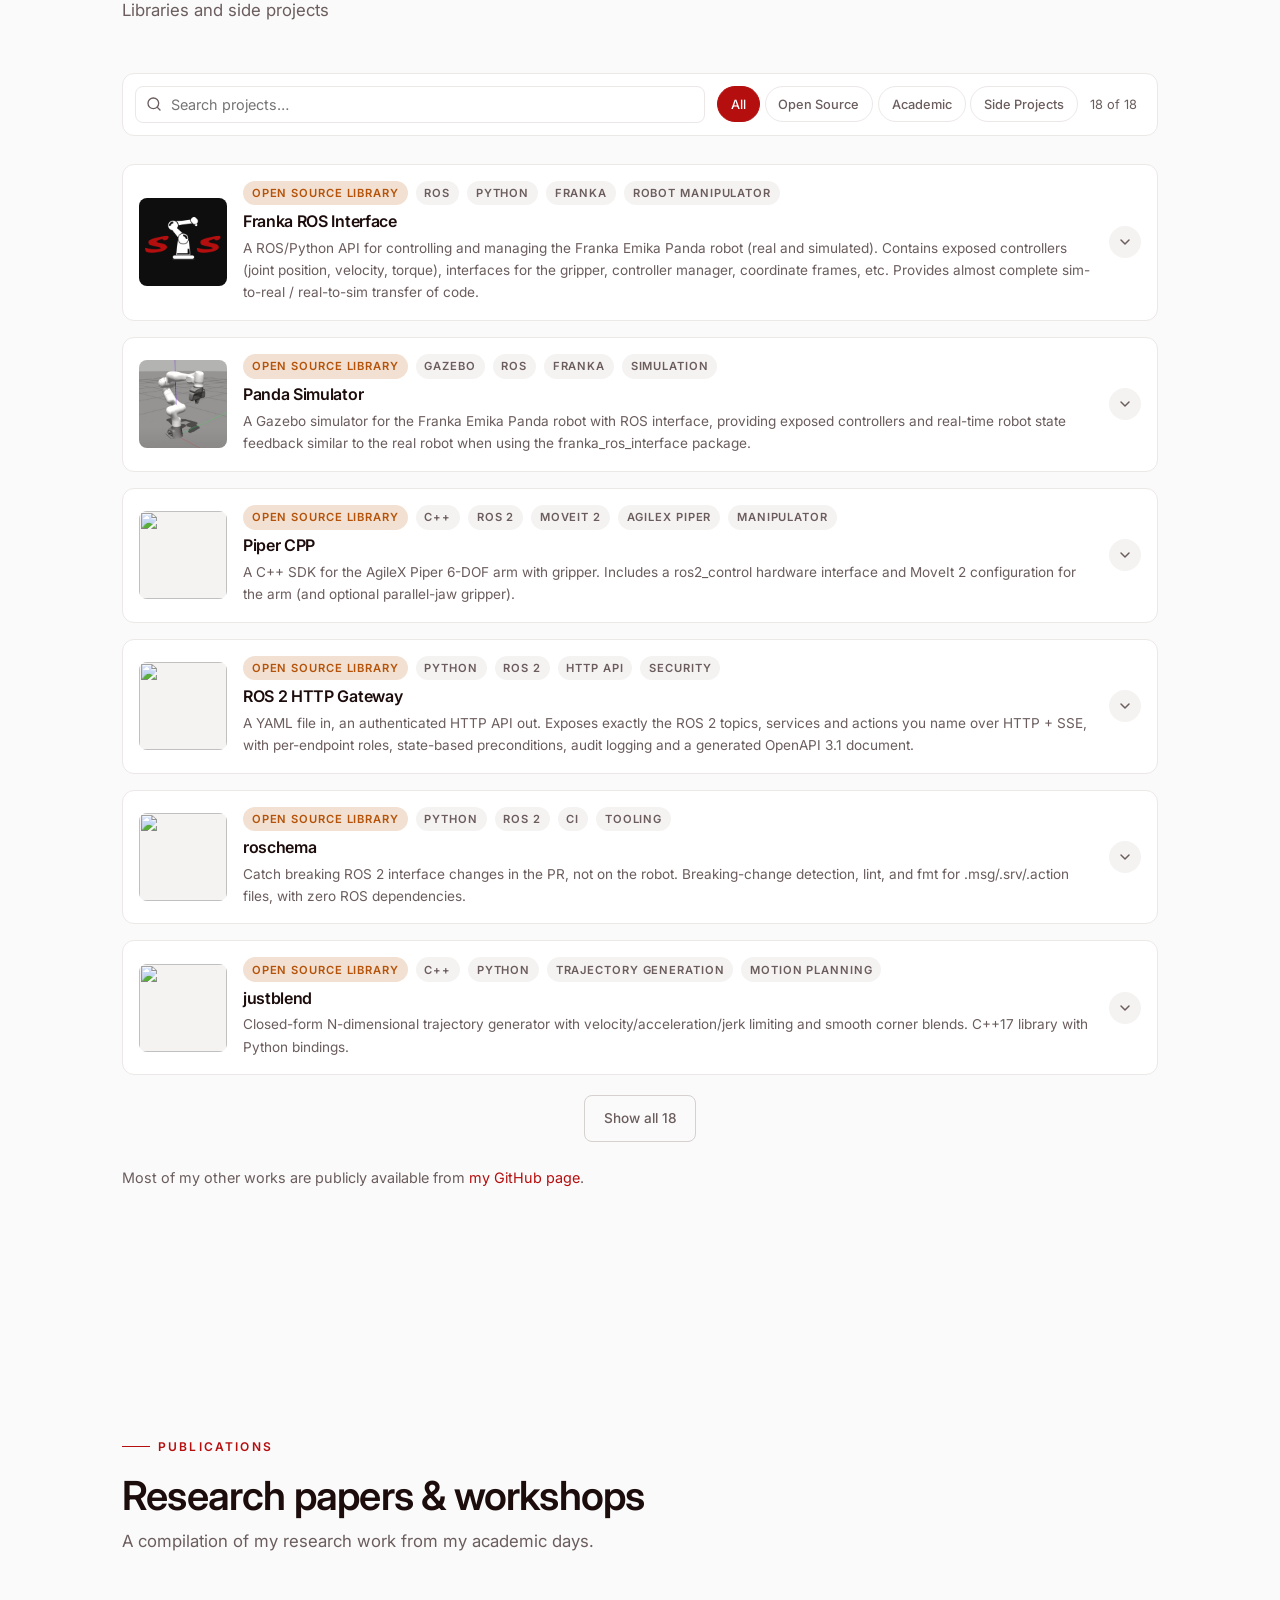
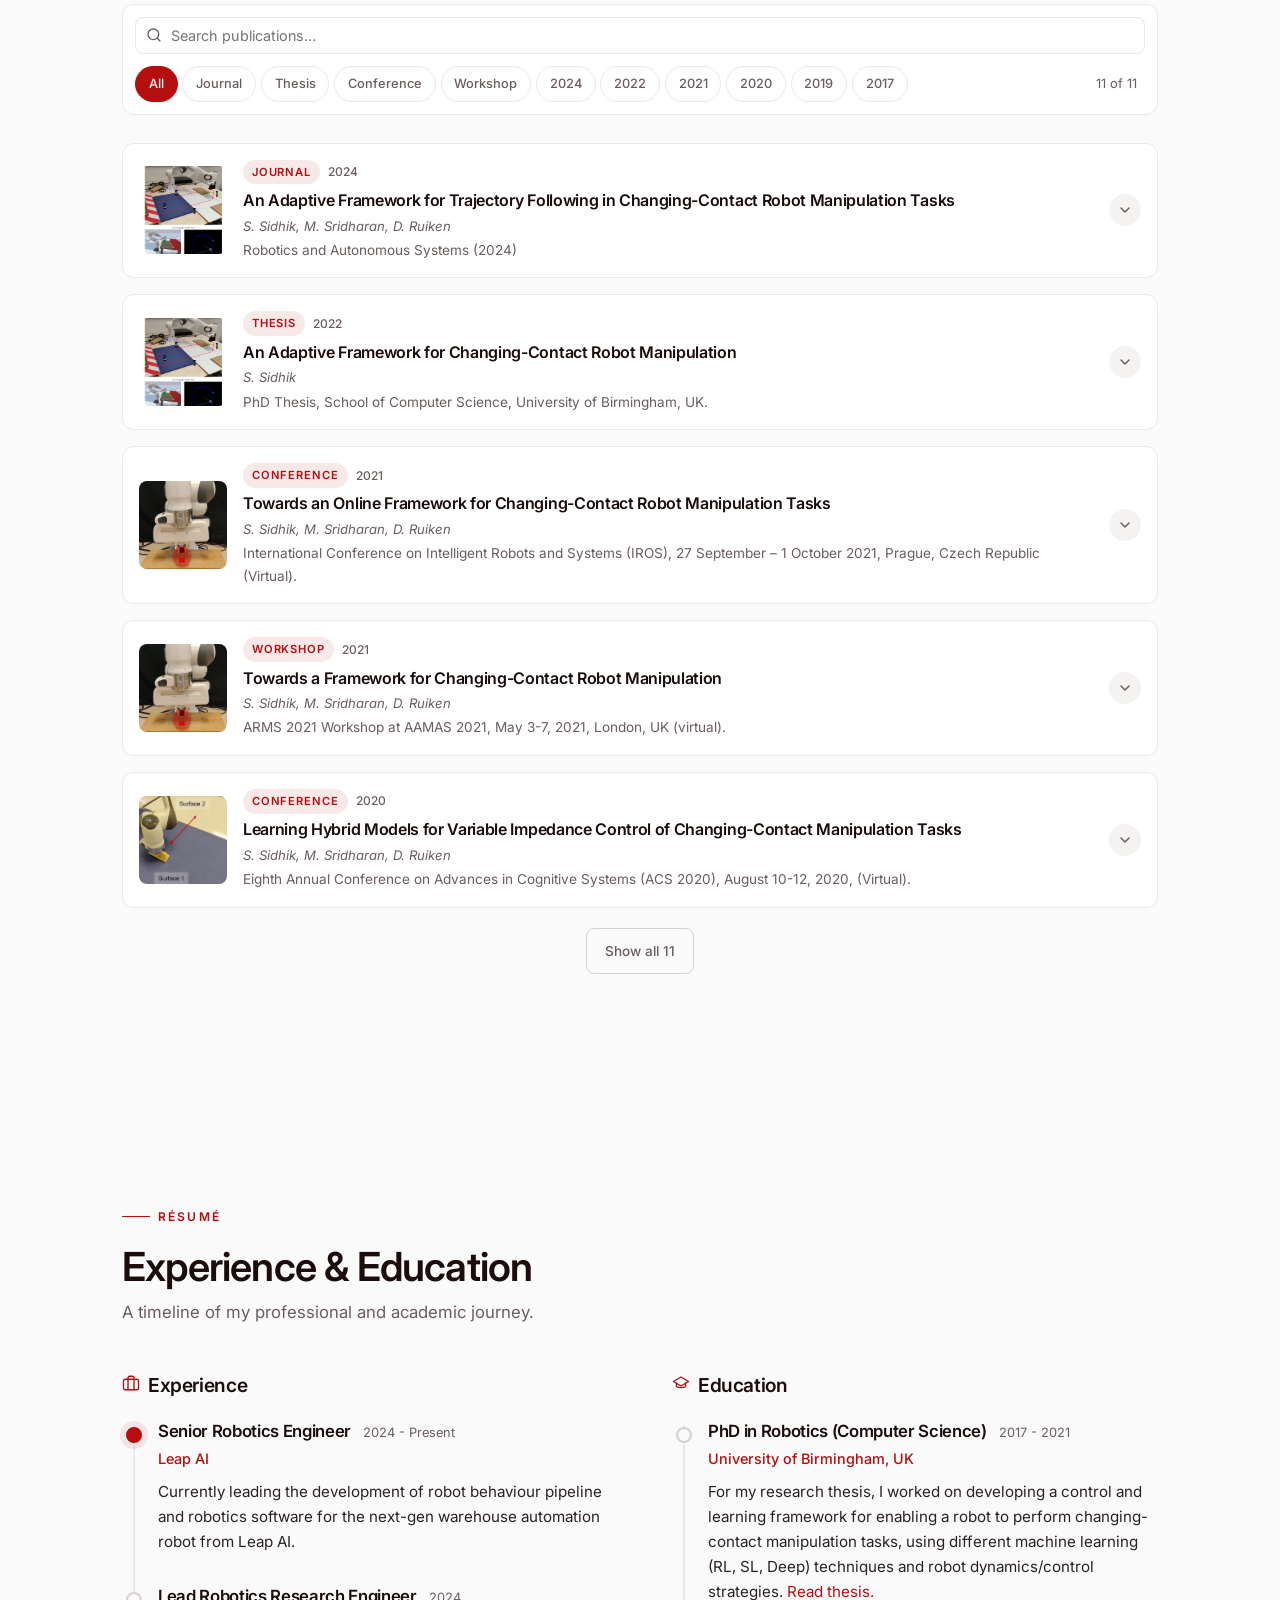
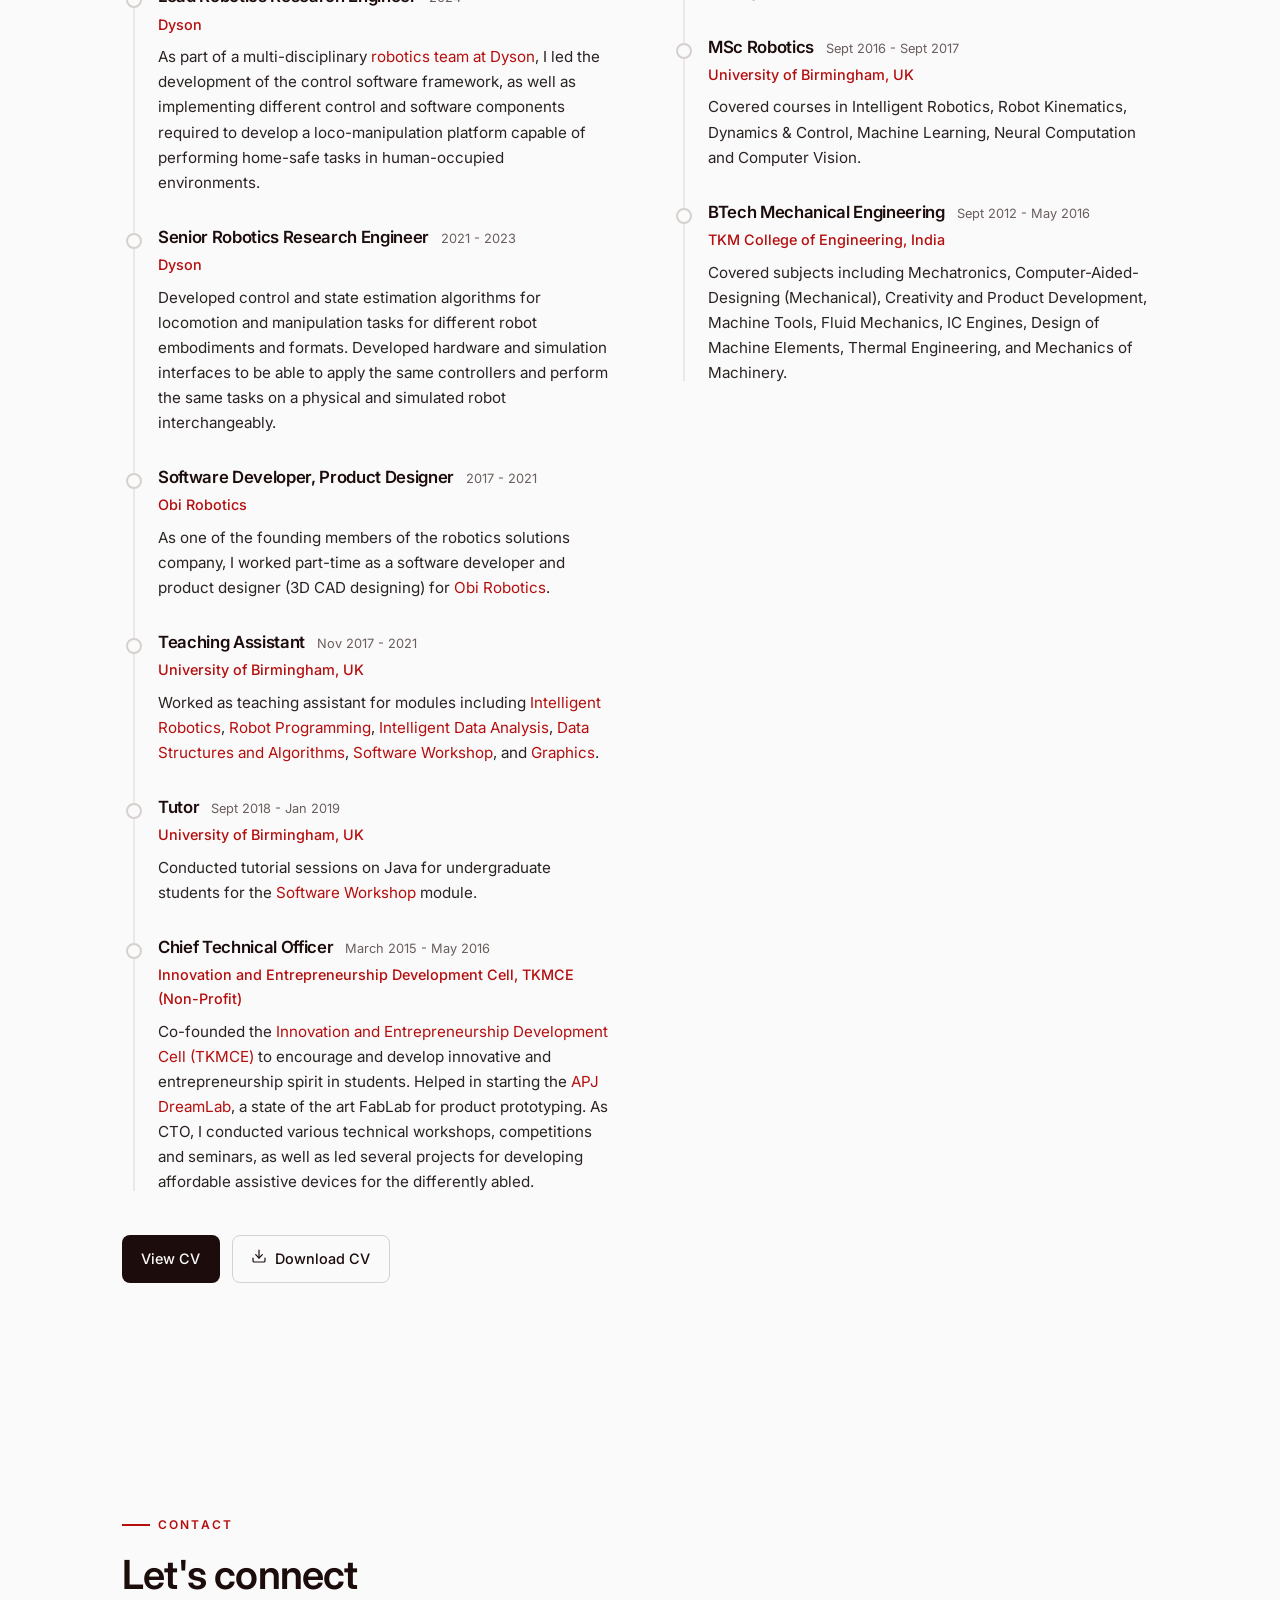
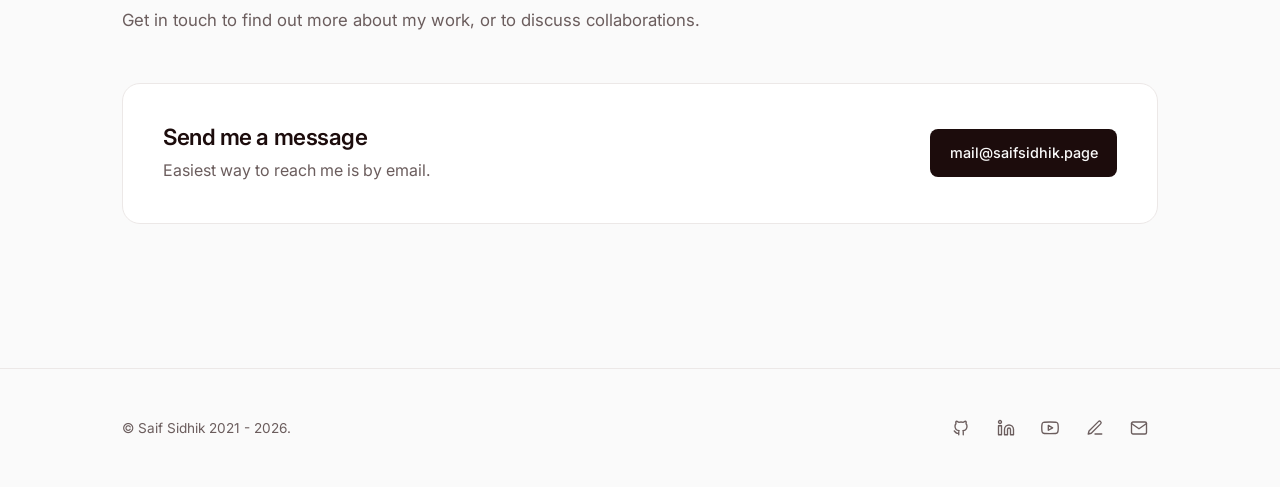
==== commit b289d962: "show github stars on project cards, collapse long card lists - star count per project card, fetched " ====
--- a/public/index.html
+++ b/public/index.html
@@ -120,7 +120,7 @@
         <div class="container">
           <header class="section-head">
             <span class="eyebrow">Portfolio</span>
-            <h2>Open source projects</h2>
+            <h2>Personal projects</h2>
             <p>Libraries and side projects</p>
           </header>
 
--- a/public/css/style.css
+++ b/public/css/style.css
@@ -1,5 +1,5 @@
 /* ============================================================
-   Saif Sidhik — Personal Site
+   Saif Sidhik - Personal Site
    Modern, minimal, dark/light themeable
    ============================================================ */
 
@@ -74,7 +74,7 @@
   --shadow-sm: 0 1px 2px rgba(0, 0, 0, 0.05);
   --shadow-md: 0 4px 24px rgba(0, 0, 0, 0.06);
 
-  /* Light (default) — your original crimson on a warm-neutral light surface */
+  /* Light (default) - your original crimson on a warm-neutral light surface */
   --color-bg: #fafafa;
   --color-bg-elev: #ffffff;
   --color-surface: #ffffff;
@@ -456,6 +456,13 @@
   background: var(--color-surface);
   aspect-ratio: 1;
   max-width: 280px;
+  margin: 0 auto;
+}
+
+@media (max-width: 819px) {
+  .about__avatar {
+    max-width: 200px;
+  }
 }
 
 .about__avatar img {
@@ -604,10 +611,47 @@
   font: inherit;
 }
 
-@media (max-width: 540px) {
+/* Mobile: thumb + tags + chevron on row 1; title/authors/subtitle each
+   span the full width on rows below. Tags wrap up to ~2 lines and clip. */
+@media (max-width: 640px) {
+  .card__header {
+    grid-template-columns: 72px 1fr auto;
+    column-gap: 0.85rem;
+    row-gap: 0.45rem;
+    align-items: start;
+  }
+  .card__head-text { display: contents; }
+  .card__thumb {
+    grid-column: 1;
+    grid-row: 1;
+    align-self: start;
+  }
+  .card__meta {
+    grid-column: 2;
+    grid-row: 1;
+    align-self: center;
+    margin-bottom: 0;
+    max-height: calc(2 * 1.7rem); /* ~2 lines, then clipped */
+    overflow: hidden;
+  }
+  .card__chevron {
+    grid-column: 3;
+    grid-row: 1;
+    align-self: center;
+  }
+  /* Full-width rows below - auto-flow places them in row order. */
+  .card__title,
+  .card__authors,
+  .card__sub {
+    grid-column: 1 / -1;
+  }
+  .card__title { margin-top: 0.15rem; }
+}
+
+@media (max-width: 420px) {
   .card__header {
     grid-template-columns: 64px 1fr auto;
-    gap: 0.75rem;
+    column-gap: 0.7rem;
   }
 }
 
@@ -664,6 +708,34 @@
   color: var(--color-text-muted);
 }
 
+.card__stars {
+  display: inline-flex;
+  align-items: center;
+  gap: 0.25rem;
+  font-size: 0.72rem;
+  font-weight: 600;
+  letter-spacing: 0.02em;
+  color: var(--color-text-muted);
+  cursor: pointer;
+  transition: color 0.15s ease;
+}
+
+.card__stars:hover {
+  color: var(--color-accent);
+  text-decoration: underline;
+  text-underline-offset: 3px;
+}
+
+.card__stars[hidden] { display: none; }
+
+.card__stars svg {
+  width: 0.8rem;
+  height: 0.8rem;
+  color: #facc15;
+}
+
+:root[data-theme="light"] .card__stars svg { color: #d97706; }
+
 .card__title {
   font-size: 1rem;
   font-weight: 600;
@@ -821,6 +893,17 @@
   display: inline-block;
   vertical-align: middle;
   height: 20px;
+}
+
+.show-more {
+  display: flex;
+  margin: 1.25rem auto 0;
+  font-size: 0.85rem;
+  color: var(--color-text-muted);
+}
+
+.show-more:hover {
+  color: var(--color-accent);
 }
 
 .empty {
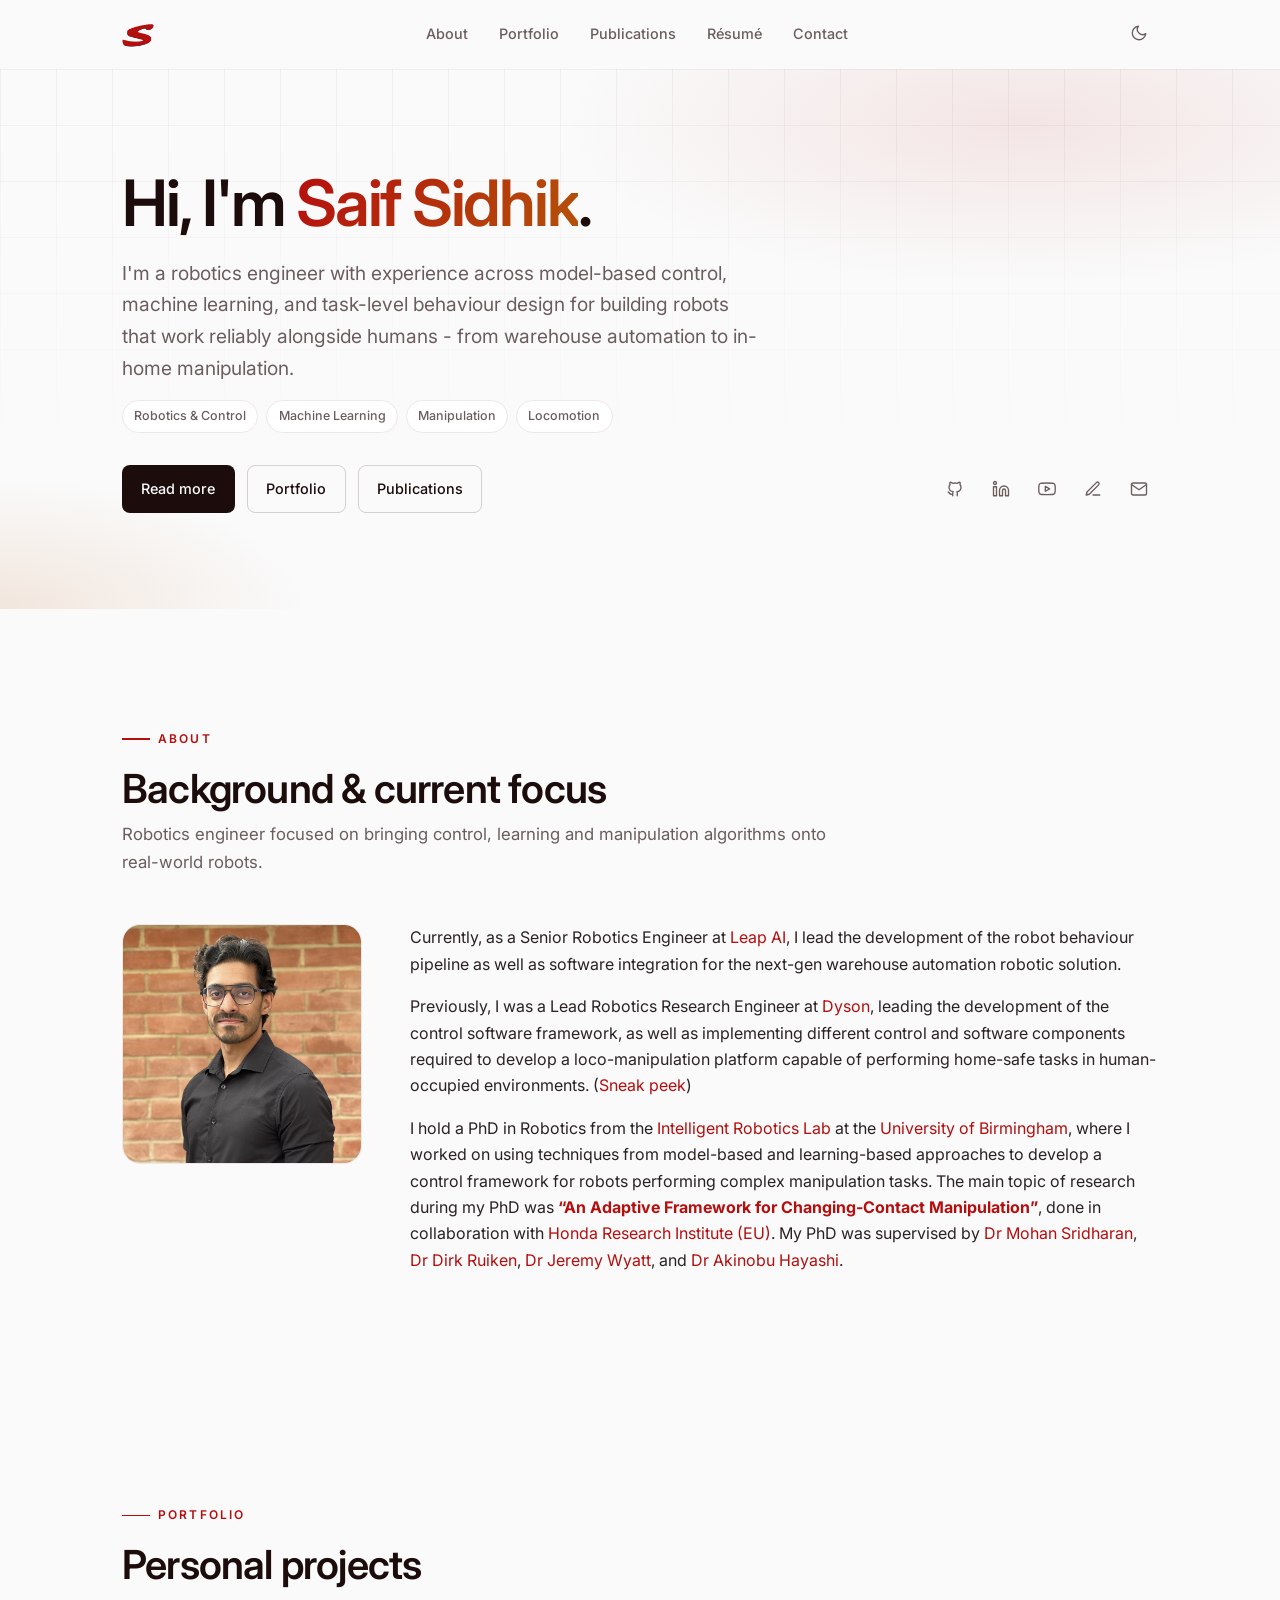
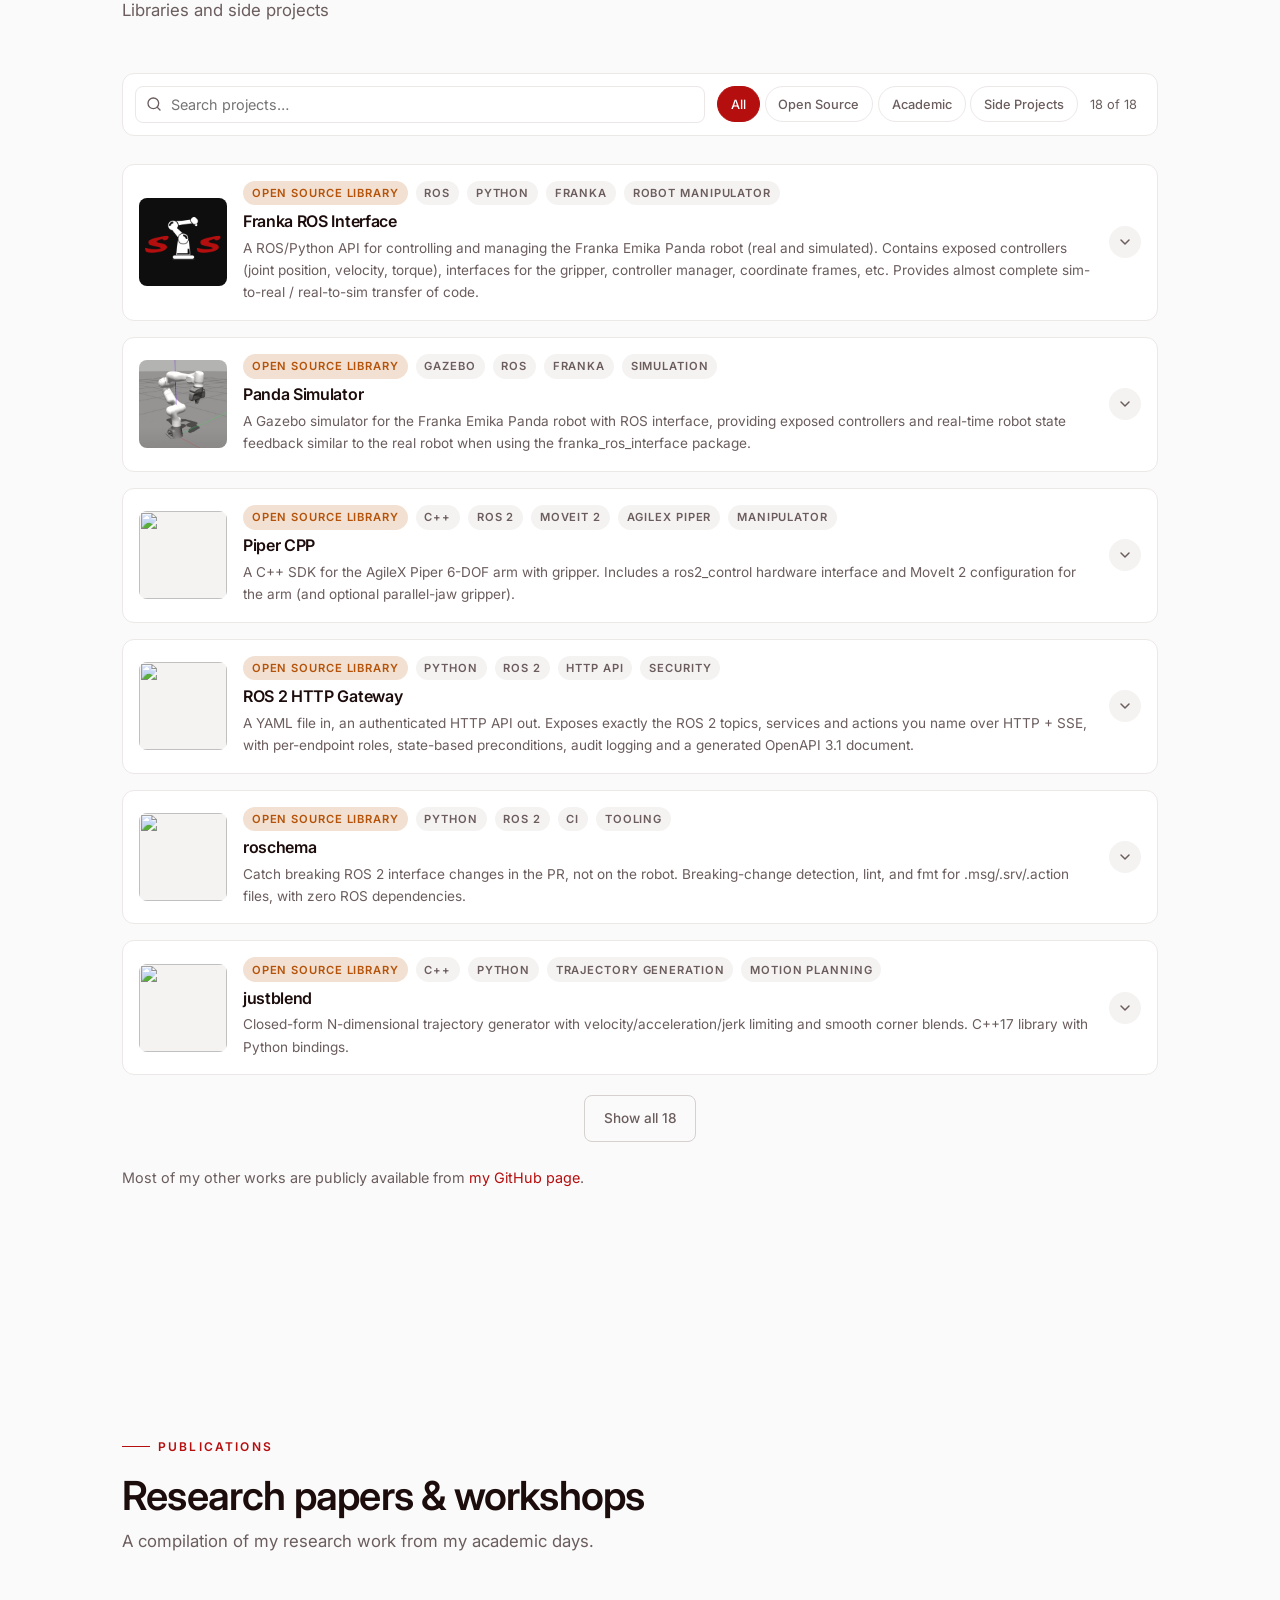
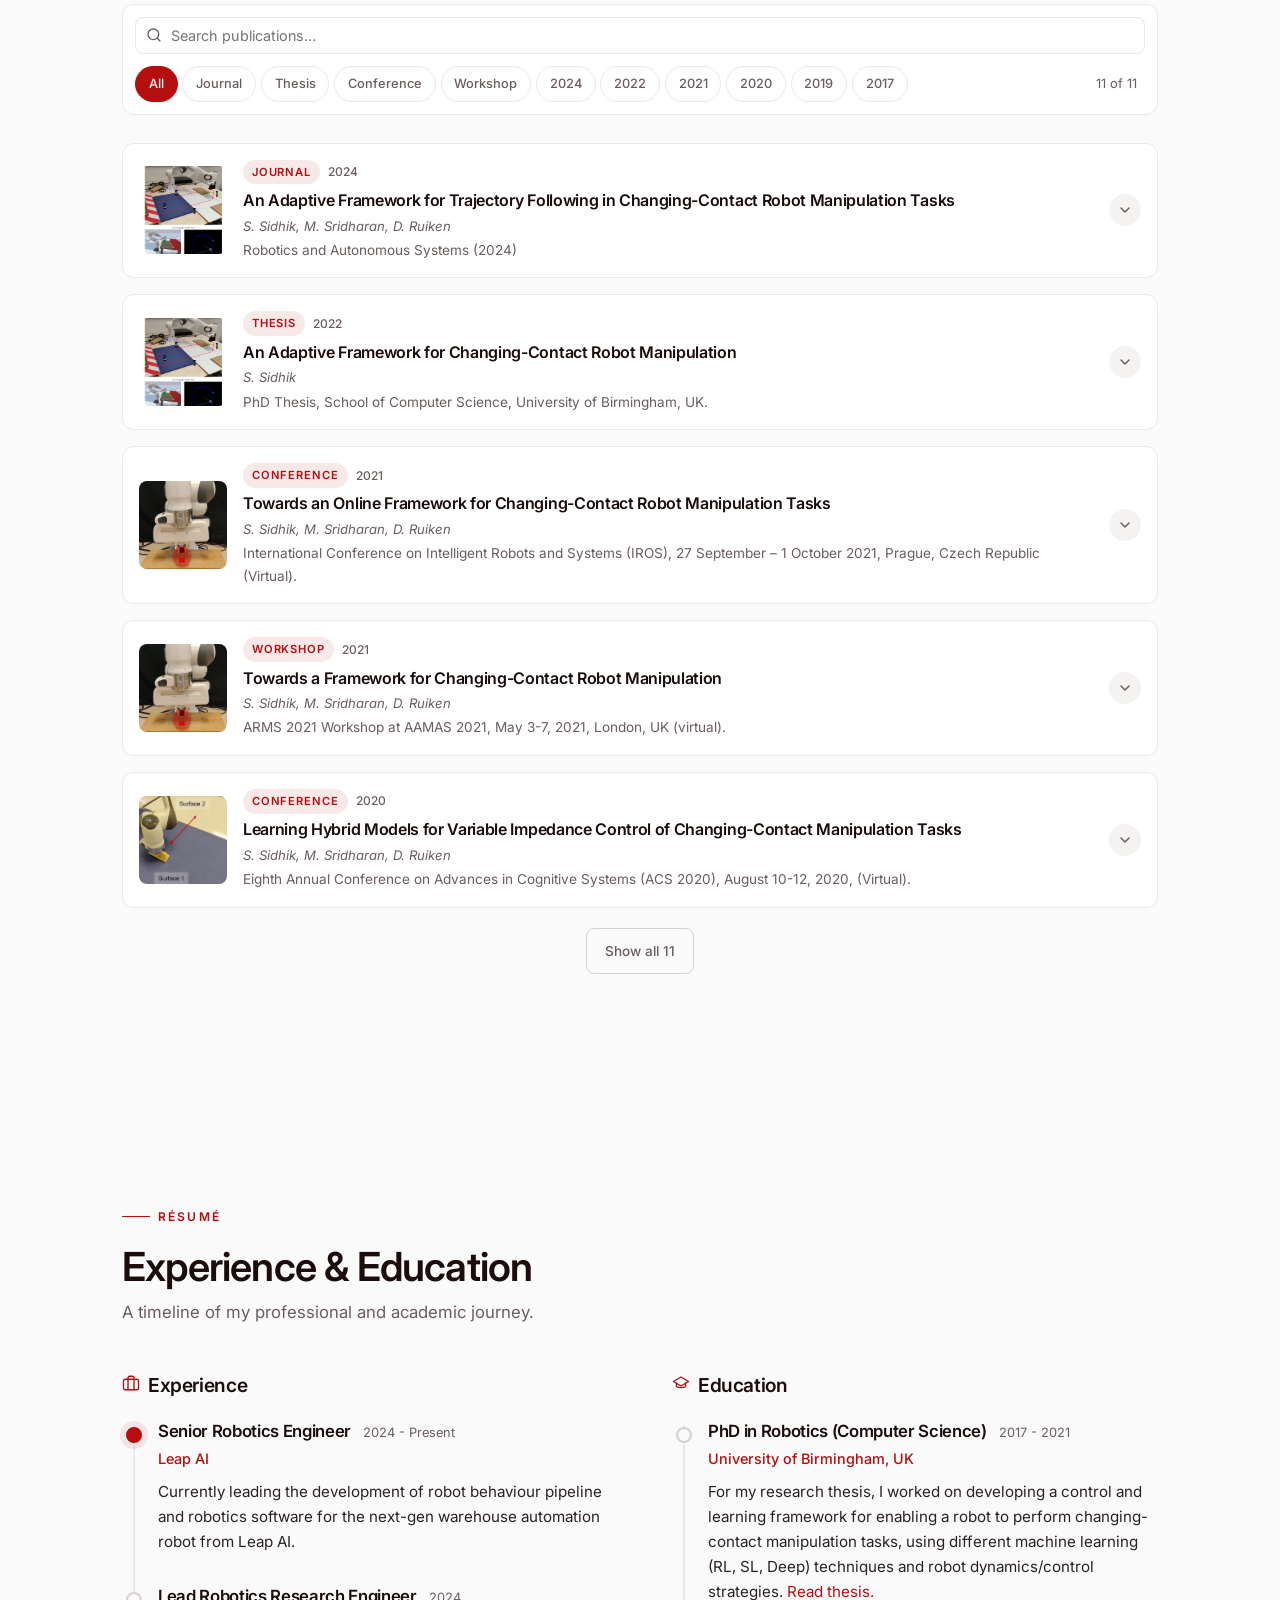
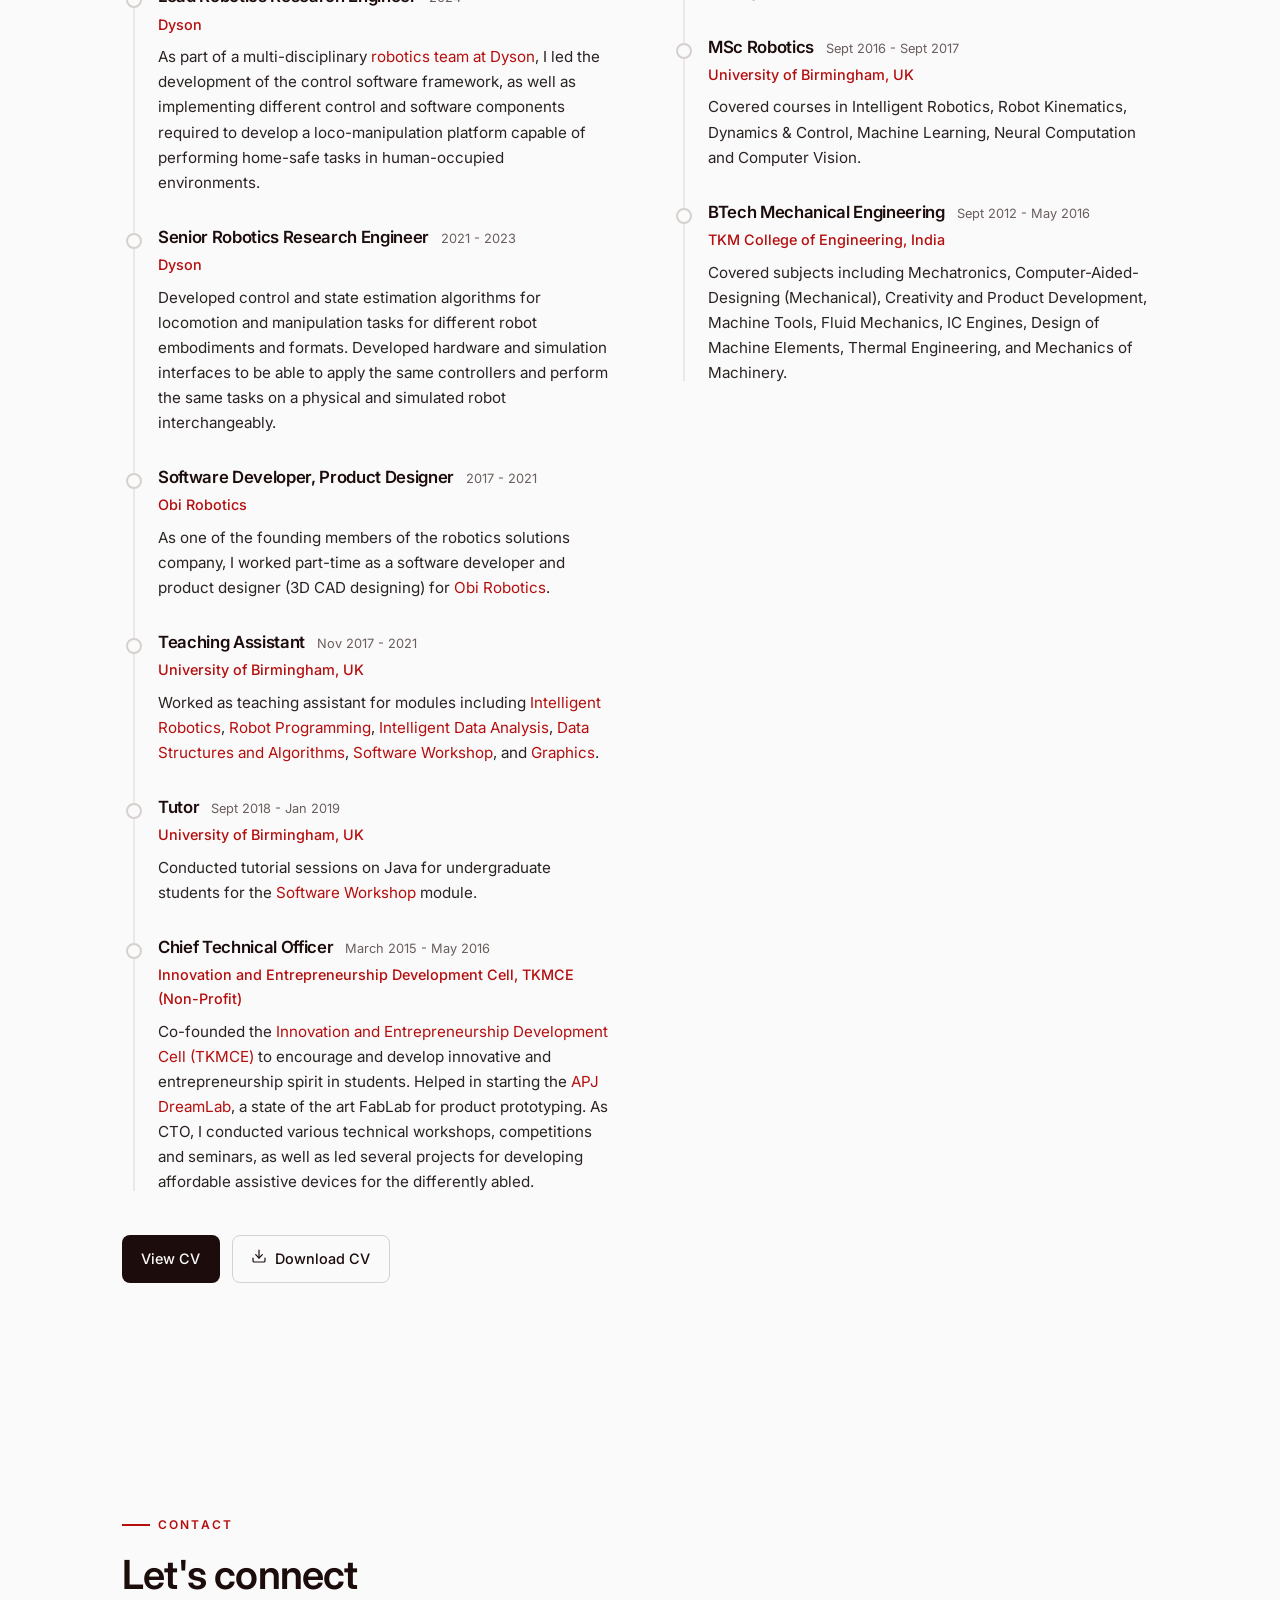
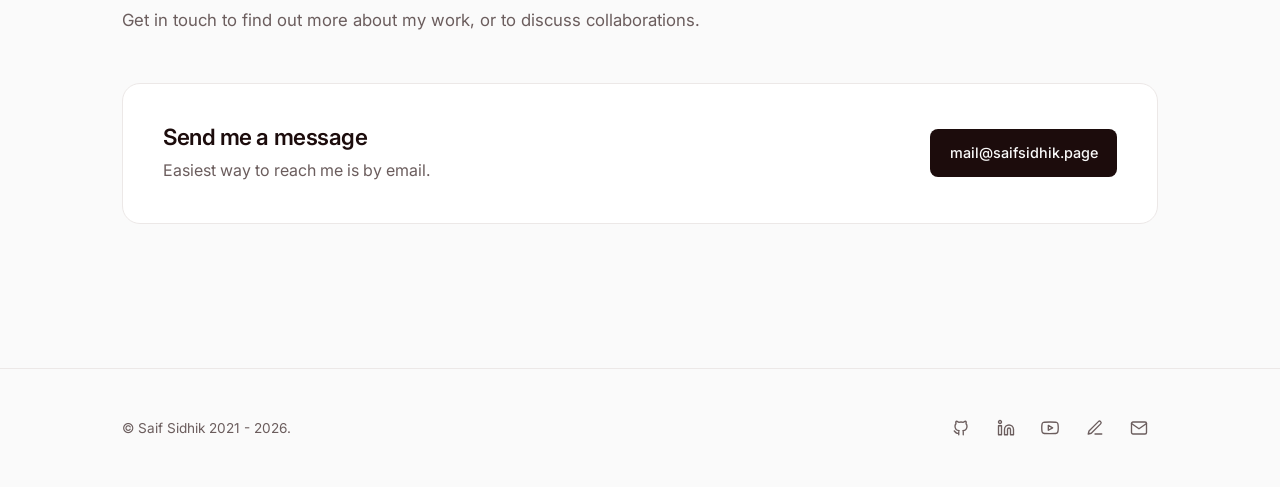
==== commit 17c26e12: "prepare site for github pages" ====
--- a/public/index.html
+++ b/public/index.html
@@ -7,12 +7,13 @@
     <meta name="description" content="Saif Sidhik -- Robotics & Control, Machine Learning, Manipulation, Locomotion." />
     <meta name="author" content="Saif Sidhik" />
     <meta name="color-scheme" content="light dark" />
+    <meta name="google-site-verification" content="iujHU7zhIAxWh-IasdBap24_cXFvkbPQt0uJHzgCis8" />
     <link rel="icon" type="image/png" href="images/logo_s_transparent.png" />
 
     <!-- Open Graph -->
     <meta property="og:title" content="Saif Sidhik" />
     <meta property="og:description" content="Robotics & Control · Machine Learning · Manipulation · Locomotion" />
-    <meta property="og:image" content="images/logo_full_banner_transparent.png" />
+    <meta property="og:image" content="https://saifsidhik.page/images/logo_full_banner_transparent.png" />
     <meta property="og:type" content="website" />
     <meta property="og:url" content="https://saifsidhik.page/" />
 
--- a/public/css/style.css
+++ b/public/css/style.css
@@ -634,6 +634,9 @@
     max-height: calc(2 * 1.7rem); /* ~2 lines, then clipped */
     overflow: hidden;
   }
+  /* Tags clip past two lines here, so pull the star count up front
+     instead of letting it fall off the end of the row. */
+  .card__stars { order: -1; }
   .card__chevron {
     grid-column: 3;
     grid-row: 1;
